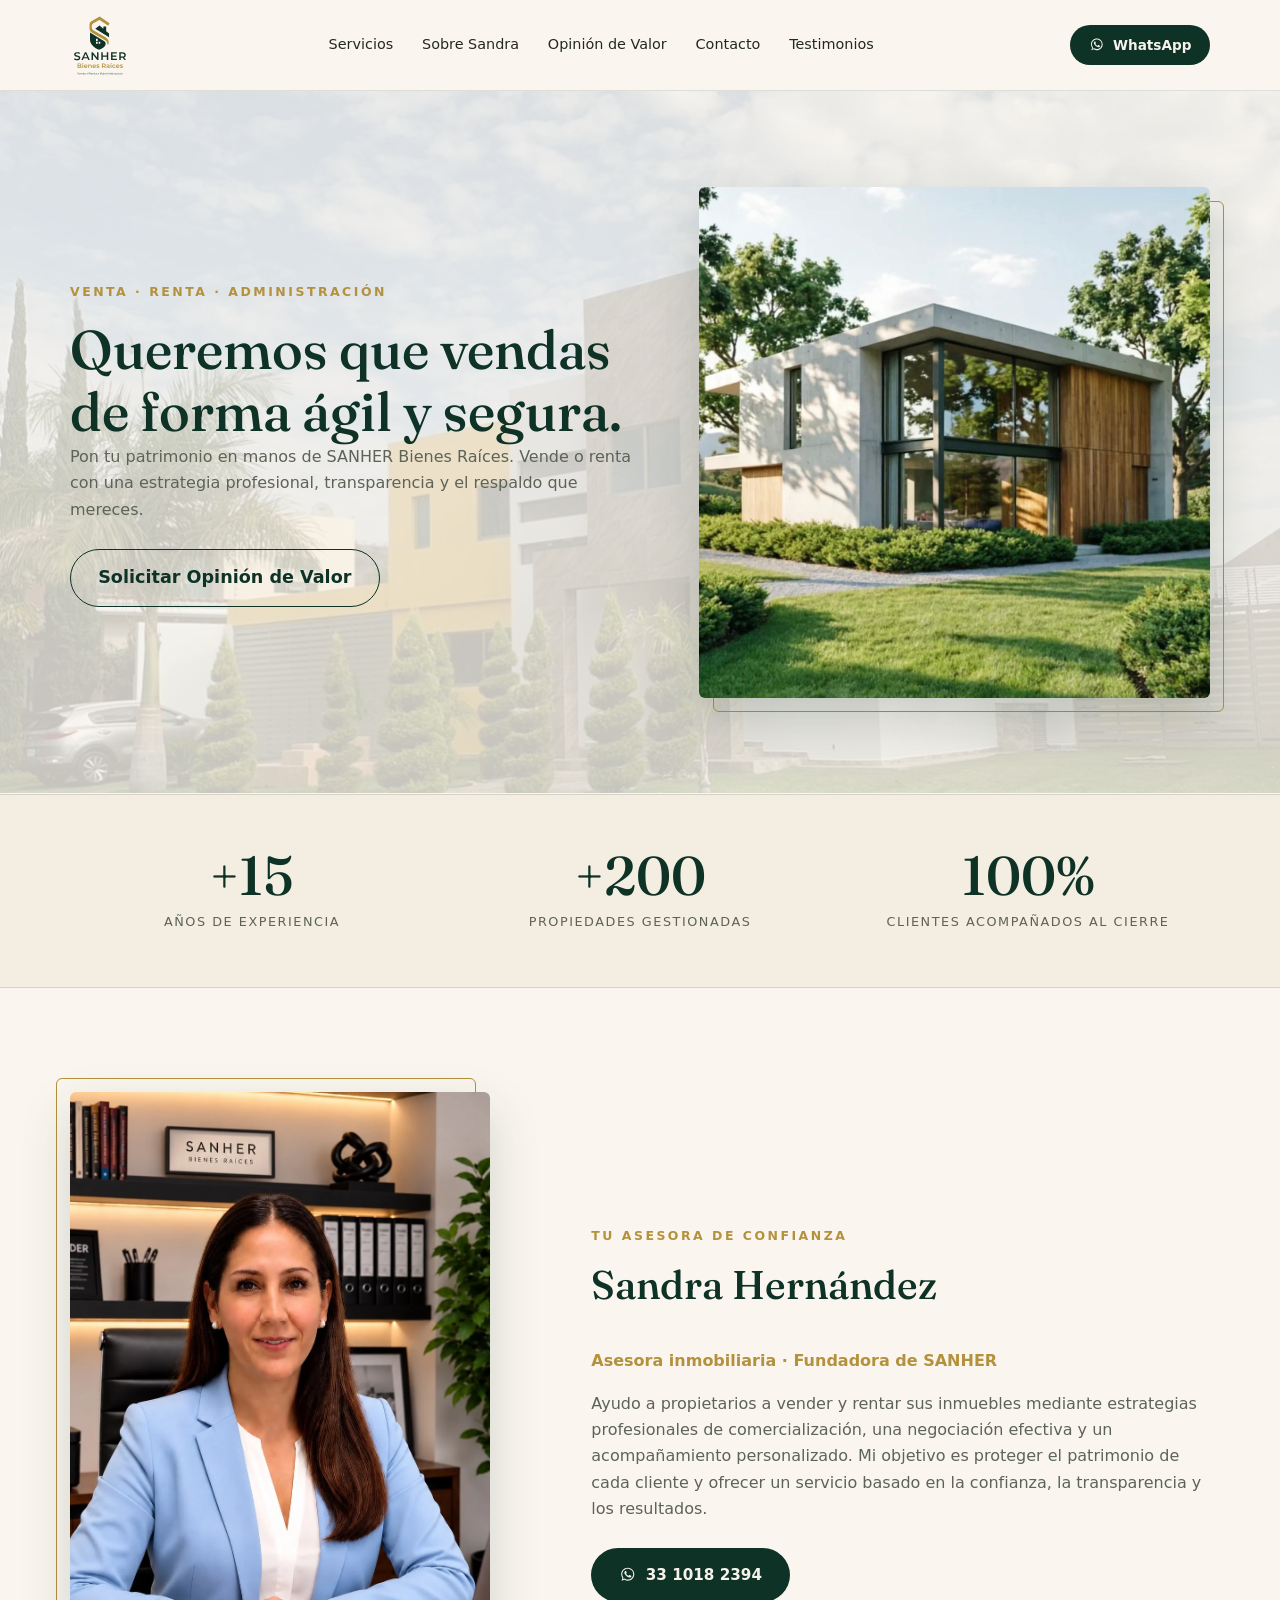
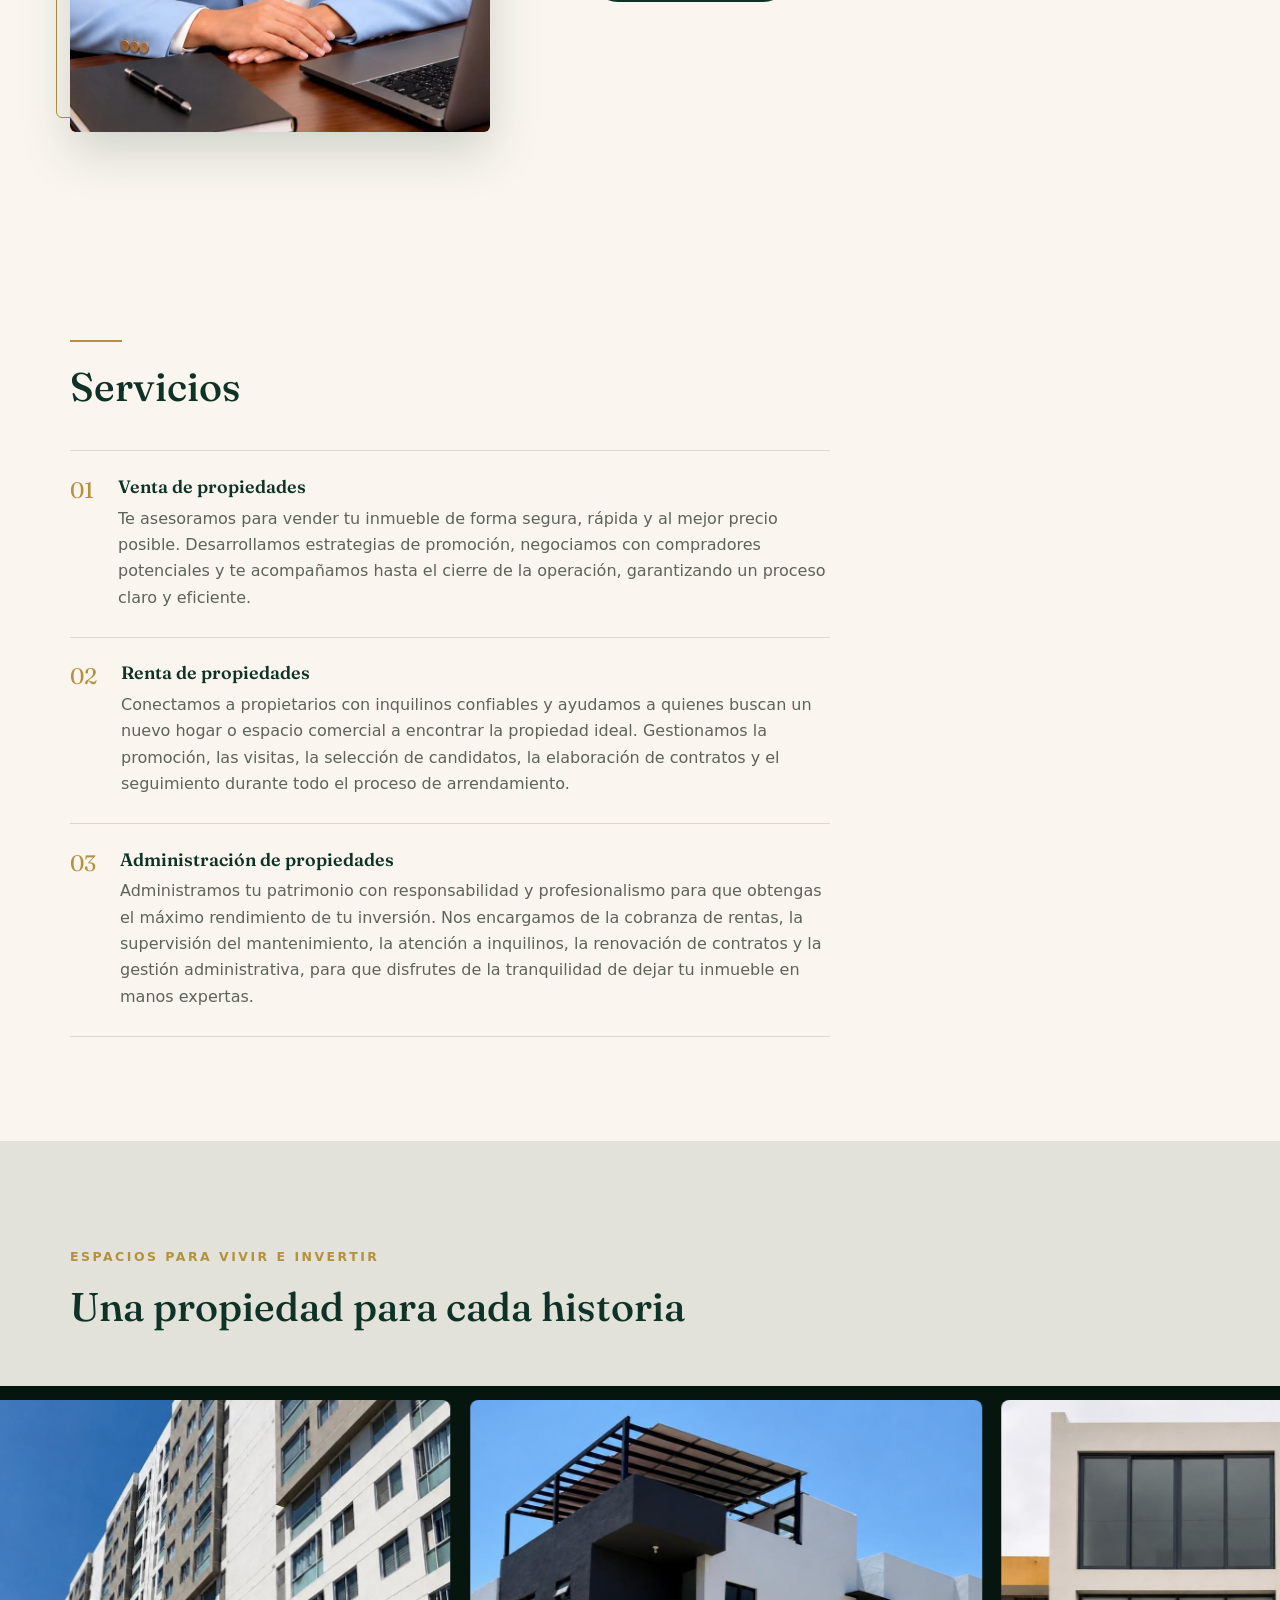
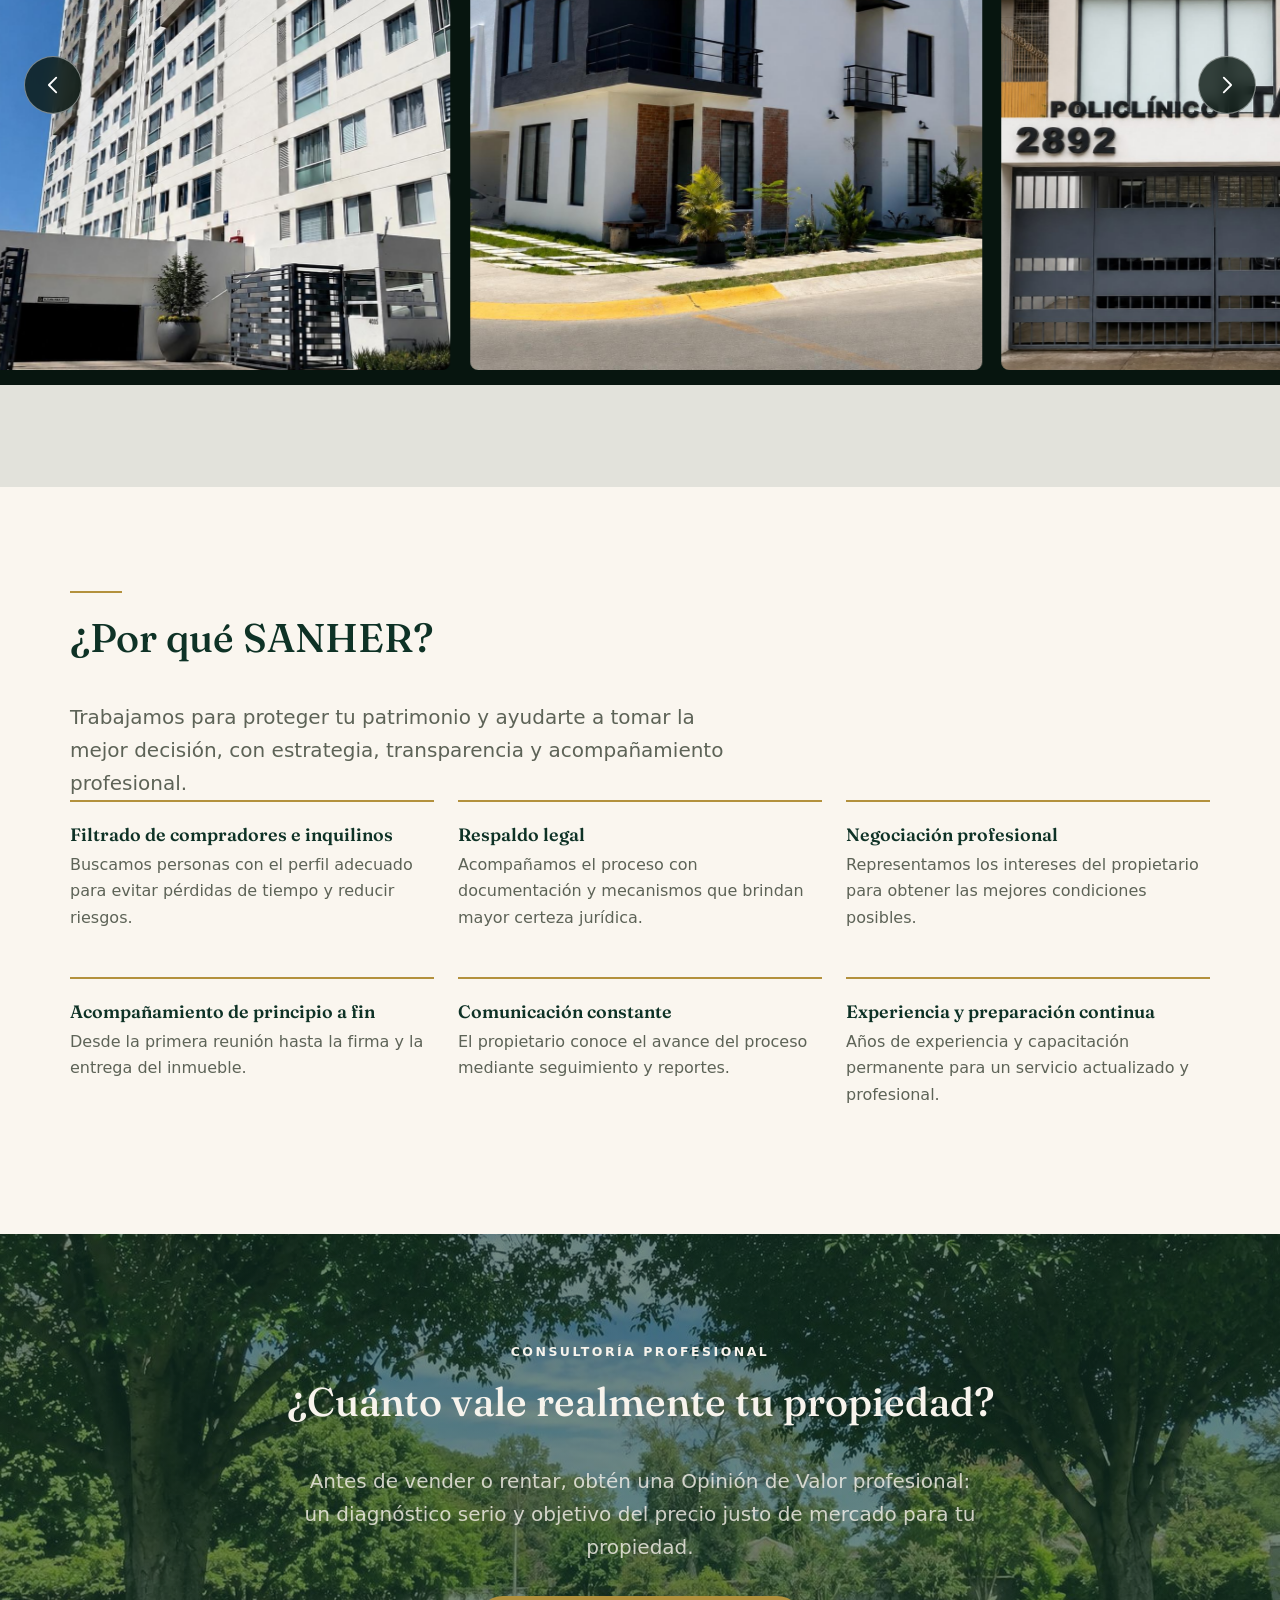
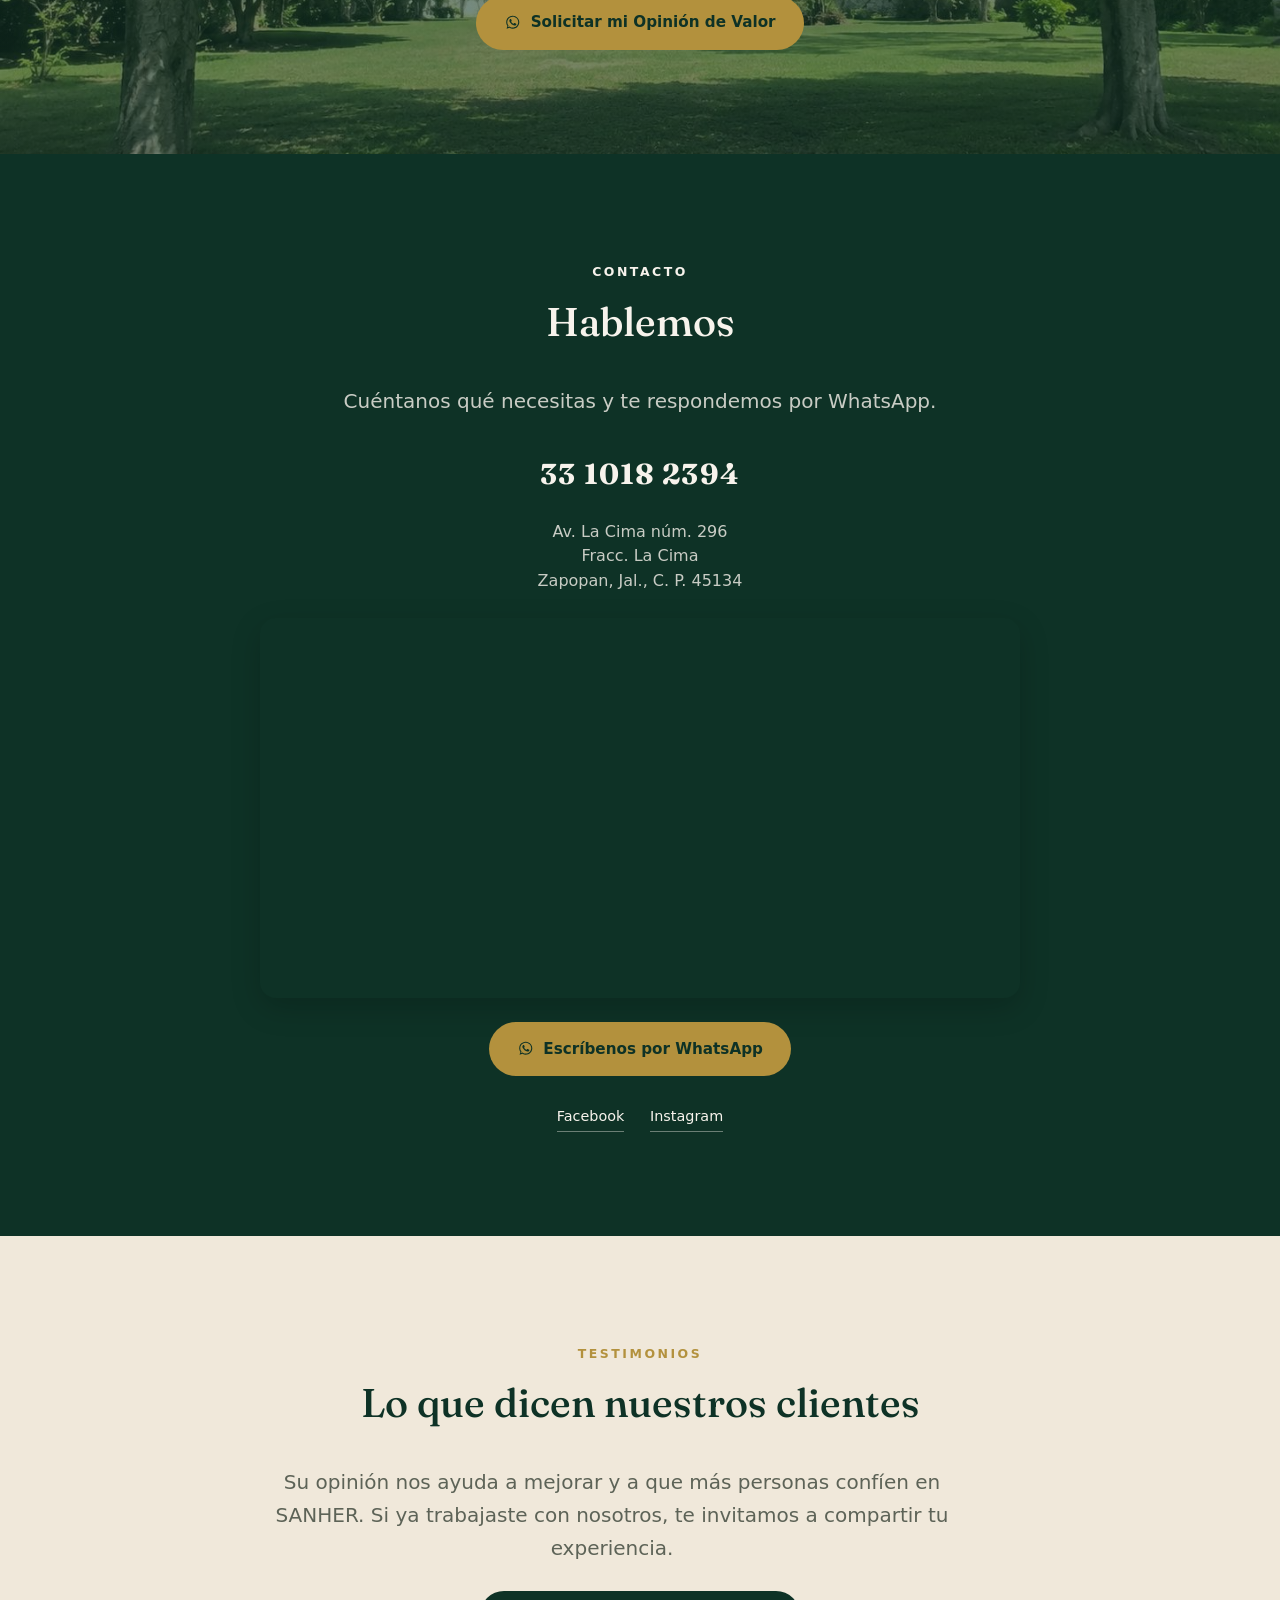
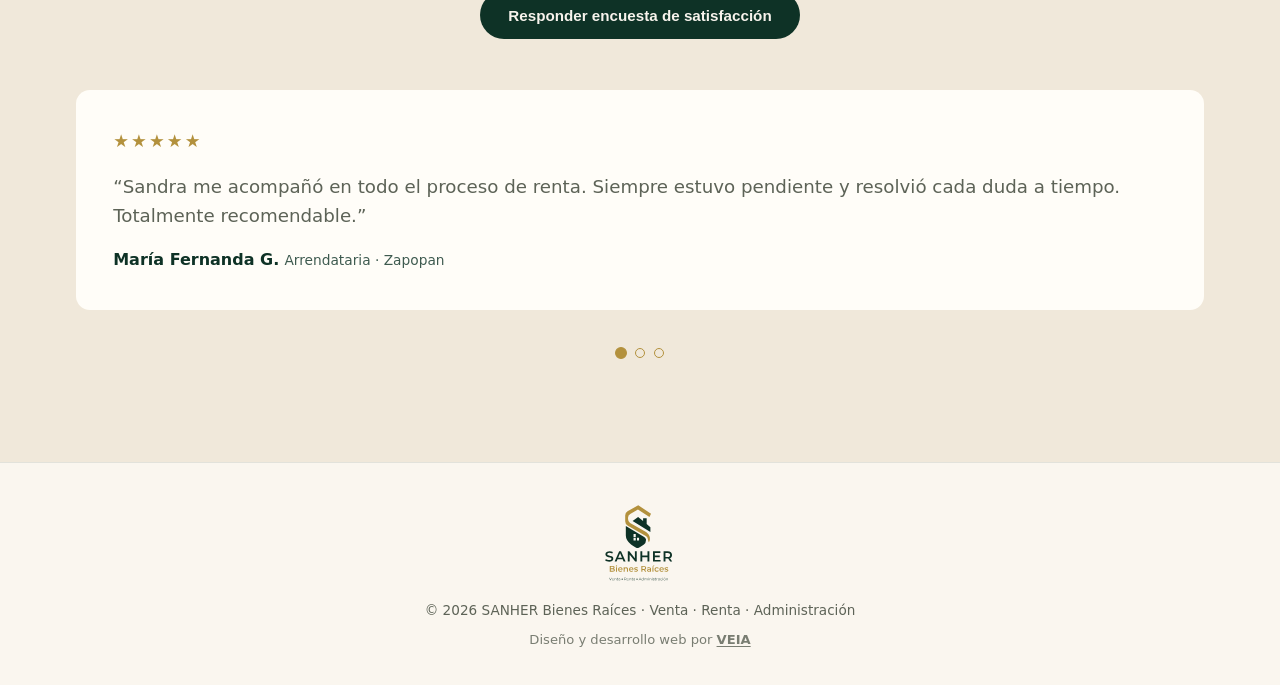
==== index.html @ d62556b4 "Ajustar texto de testimonios en movil (quote mas grande, padding equilibrado)" ====
<!DOCTYPE html><html lang="es-MX" data-tema="fresco"> <head>
<meta charset="UTF-8">
<meta name="viewport" content="width=device-width, initial-scale=1.0">
<meta name="google-site-verification" content="X2Sq1sY4LvAcyB3s9IliNwBG66IU3AB5aaOXNoGobk4">
<title>Bienes raíces en Zapopan y Guadalajara | SANHER</title>
<meta name="description" content="Asesoría para vender, rentar y administrar propiedades en Zapopan, Guadalajara y su zona metropolitana. Protege tu patrimonio con SANHER.">
<link rel="canonical" href="https://sanherbienesraices.com/">
<link rel="icon" type="image/svg+xml" href="./favicon.svg">
<meta property="og:locale" content="es_MX">
<meta property="og:type" content="website">
<meta property="og:site_name" content="SANHER Bienes Raíces">
<meta property="og:title" content="Bienes raíces en Zapopan y Guadalajara | SANHER">
<meta property="og:description" content="Asesoría para vender, rentar y administrar propiedades en Zapopan, Guadalajara y su zona metropolitana.">
<meta property="og:url" content="https://sanherbienesraices.com/">
<meta property="og:image" content="https://sanherbienesraices.com/img/fondos/bg-hero.jpg">
<meta property="og:image:width" content="1289">
<meta property="og:image:height" content="1175">
<meta property="og:image:alt" content="Propiedad residencial presentada por SANHER Bienes Raíces">
<meta name="twitter:card" content="summary_large_image">
<script type="application/ld+json">
{
  "@context": "https://schema.org",
  "@type": "RealEstateAgent",
  "@id": "https://sanherbienesraices.com/#negocio",
  "name": "SANHER Bienes Raíces",
  "url": "https://sanherbienesraices.com/",
  "telephone": "+523310182394",
  "description": "Asesoría para vender, rentar y administrar propiedades en Zapopan, Guadalajara y su zona metropolitana.",
  "image": "https://sanherbienesraices.com/img/fondos/bg-hero.jpg",
  "logo": "https://sanherbienesraices.com/img/logo-sanher.svg",
  "address": {
    "@type": "PostalAddress",
    "streetAddress": "Av. La Cima núm. 296, Fracc. La Cima",
    "addressLocality": "Zapopan",
    "addressRegion": "Jalisco",
    "postalCode": "45134",
    "addressCountry": "MX"
  },
  "founder": {
    "@type": "Person",
    "name": "Sandra Hernández"
  },
  "sameAs": [
    "https://www.facebook.com/sandra.hernandezgudino/",
    "https://www.instagram.com/sanherbienesraices/"
  ]
}
</script>
<!-- Tipografías --><link rel="preconnect" href="https://fonts.googleapis.com"><link rel="preconnect" href="https://fonts.gstatic.com" crossorigin><link href="https://fonts.googleapis.com/css2?family=Google+Sans+Flex:wght@400..700&family=Fraunces:wght@400;500;600&family=Dancing+Script:wght@500;600&display=swap" rel="stylesheet"><!-- PIXEL DE META: pegar aquí el snippet cuando la clienta lo entregue --><link rel="stylesheet" href="./_astro/index.CbMdUIFx.css?v=ratio-1289x1287"><style>
.sanher-galeria{background:color-mix(in srgb,var(--fondo-seccion) 55%,var(--fondo))}
.sanher-galeria .fr-propiedades__encabezado{margin-bottom:clamp(2rem,5vw,3.5rem)}
.prop-carrusel{width:100%;overflow:hidden}
.prop-carrusel__ventana{position:relative;overflow:hidden;background:#07150f;box-shadow:0 20px 55px #0e32262e;touch-action:pan-y}
.prop-carrusel__pista{display:flex;align-items:stretch;gap:clamp(.8rem,1.5vw,1.2rem);width:max-content;padding:.9rem;will-change:transform}
.prop-carrusel__slide{flex:0 0 clamp(300px,40vw,540px);margin:0}
.prop-carrusel__abrir{position:relative;display:block;width:100%;height:clamp(350px,46vw,570px);padding:0;border:0;border-radius:8px;background:#07150f;cursor:zoom-in;overflow:hidden}
.prop-carrusel__abrir img{display:block;width:100%;height:100%;object-fit:cover;object-position:center;transition:transform .55s ease,filter .3s ease}
.prop-carrusel__abrir:hover img,.prop-carrusel__abrir:focus-visible img{transform:scale(1.025);filter:brightness(.88)}
.prop-carrusel__abrir:focus-visible{outline:3px solid var(--dorado);outline-offset:-3px}
.prop-carrusel__velo{position:absolute;inset:52% 0 0;background:linear-gradient(transparent,#06140fdb);opacity:.8;transition:opacity .25s ease}
.prop-carrusel__rotulo{position:absolute;left:1.35rem;right:1.35rem;bottom:1.25rem;color:#fff;font-size:.8rem;font-weight:700;letter-spacing:.12em;text-transform:uppercase;text-align:left;opacity:.92;translate:0 .25rem;transition:opacity .25s ease,translate .25s ease}
.prop-carrusel__abrir:hover .prop-carrusel__rotulo,.prop-carrusel__abrir:focus-visible .prop-carrusel__rotulo{opacity:1;translate:0 0}
.prop-carrusel__flecha{position:absolute;z-index:4;top:50%;translate:0 -50%;display:grid;place-items:center;width:clamp(46px,5vw,58px);height:clamp(46px,5vw,58px);border:1px solid #ffffff70;border-radius:50%;background:#07150fc9;color:#fff;cursor:pointer;backdrop-filter:blur(7px);transition:background .2s ease,transform .2s ease}
.prop-carrusel__flecha:hover,.prop-carrusel__flecha:focus-visible{background:var(--dorado);color:var(--verde);transform:scale(1.06);outline:none}
.prop-carrusel__flecha svg,.galeria-modal__flecha svg{width:22px;height:22px;fill:none;stroke:currentColor;stroke-width:2;stroke-linecap:round;stroke-linejoin:round}
.prop-carrusel__flecha--anterior{left:clamp(.75rem,2vw,1.5rem)}
.prop-carrusel__flecha--siguiente{right:clamp(.75rem,2vw,1.5rem)}
.prop-carrusel__ayuda{margin:1rem auto 0;padding-inline:1rem;text-align:center;font-size:.86rem;max-width:48em}
.galeria-modal{width:min(1160px,calc(100% - 2rem));max-width:none;padding:0;border:0;border-radius:10px;background:var(--fondo-tarjeta);color:var(--verde);box-shadow:0 30px 90px #0008;overflow:hidden}
.galeria-modal::backdrop{background:#07150fe8;backdrop-filter:blur(8px)}
.galeria-modal__panel{display:grid;grid-template-columns:minmax(0,1.7fr) minmax(290px,.65fr);min-height:min(82vh,780px)}
.galeria-modal__media{position:relative;display:flex;align-items:center;justify-content:center;background:#07150f;min-width:0}
.galeria-modal__media img{display:block;width:100%;height:100%;max-height:86vh;object-fit:contain}
.galeria-modal__info{display:flex;flex-direction:column;justify-content:center;padding:clamp(2rem,5vw,3.5rem)}
.galeria-modal__info h3{font-size:clamp(1.5rem,3vw,2.15rem);margin-bottom:1.4rem}
.galeria-modal__ubicacion{display:flex;align-items:flex-start;gap:.8rem;padding:.75rem;border-radius:8px;font-size:1.05rem;line-height:1.5;color:var(--verde);font-weight:600;text-decoration:none;cursor:pointer;transition:background .2s ease}.galeria-modal__ubicacion:hover,.galeria-modal__ubicacion:focus-visible{background:color-mix(in srgb,var(--dorado) 14%,transparent);outline:2px solid var(--dorado)}.galeria-modal__ubicacion:hover span{text-decoration:underline}
.galeria-modal__ubicacion svg{width:1.5rem;height:1.5rem;flex:none;fill:var(--dorado)}.galeria-modal__ubicacion span{white-space:pre-line}
.galeria-modal__nota{font-size:.88rem;margin-top:.75rem}
.galeria-modal__cerrar{position:absolute;z-index:6;top:.85rem;right:.85rem;width:46px;height:46px;border:0;border-radius:50%;background:#fff;color:var(--verde);font-size:1.9rem;line-height:1;cursor:pointer;box-shadow:0 4px 18px #0005}
.galeria-modal__cerrar:hover,.galeria-modal__cerrar:focus-visible{background:var(--dorado);outline:none}
.galeria-modal__flecha{position:absolute;z-index:3;top:50%;translate:0 -50%;display:grid;place-items:center;width:50px;height:50px;border:1px solid #ffffff70;border-radius:50%;background:#07150fc9;color:#fff;cursor:pointer;backdrop-filter:blur(6px)}
.galeria-modal__flecha:hover,.galeria-modal__flecha:focus-visible{background:var(--dorado);color:var(--verde);outline:none}
.galeria-modal__flecha--anterior{left:1rem}.galeria-modal__flecha--siguiente{right:1rem}
body.galeria-abierta{overflow:hidden}
@media(max-width:900px){.prop-carrusel__slide{flex-basis:68vw}.prop-carrusel__abrir{height:clamp(350px,74vw,560px)}.galeria-modal__panel{grid-template-columns:1fr;max-height:94vh;overflow:auto}.galeria-modal__media{min-height:52vh}.galeria-modal__media img{max-height:62vh}.galeria-modal__info{padding:1.6rem}.galeria-modal__cerrar{position:fixed}}
@media(max-width:600px){.prop-carrusel__pista{padding:.65rem}.prop-carrusel__slide{flex-basis:82vw}.prop-carrusel__abrir{height:clamp(370px,112vw,540px)}.prop-carrusel__flecha{top:auto;bottom:1.2rem;translate:0}.prop-carrusel__flecha--anterior{left:auto;right:4.8rem}.prop-carrusel__flecha--siguiente{right:1rem}.galeria-modal{inset:0;width:100vw;height:100vh;height:100dvh;max-width:none;max-height:none;margin:0;border-radius:0;box-sizing:border-box}.galeria-modal__panel{height:100vh;height:100dvh;min-height:100vh;min-height:100dvh;max-height:none;grid-template-columns:1fr;grid-template-rows:minmax(0,1fr) auto;overflow:hidden}.galeria-modal__media{min-height:0;height:100%;overflow:hidden}.galeria-modal__media img{width:100%;height:100%;max-height:none;object-fit:contain}.galeria-modal__info{padding:1rem 1.25rem calc(1rem + env(safe-area-inset-bottom));background:var(--fondo-tarjeta)}.galeria-modal__info h3{font-size:1.25rem;margin-bottom:.7rem}.galeria-modal__ubicacion{font-size:.95rem}.galeria-modal__nota{font-size:.78rem;margin-top:.4rem}.galeria-modal__cerrar{position:fixed;top:calc(.65rem + env(safe-area-inset-top));right:calc(.65rem + env(safe-area-inset-right));width:44px;height:44px}.galeria-modal__flecha{top:50%;bottom:auto;translate:0 -50%;width:44px;height:44px}.galeria-modal__flecha--anterior{left:calc(.5rem + env(safe-area-inset-left))}.galeria-modal__flecha--siguiente{right:calc(.5rem + env(safe-area-inset-right))}}
@media(prefers-reduced-motion:reduce){.prop-carrusel__abrir img,.prop-carrusel__rotulo{transition:none}}

/* ===== Encuesta + Testimonios ===== */
.fr-testimonios{background:var(--fondo-seccion)}
.fr-testimonios__intro{max-width:46em;margin:0 auto;text-align:center}
.fr-testimonios .fr-testimonios__boton{margin-top:1.6rem}
.encuesta{margin:2.6rem auto 0;max-width:760px;width:100%;border-radius:14px;background:var(--fondo-tarjeta);color:var(--verde);box-shadow:0 22px 55px #0e32262e;overflow:hidden}
.encuesta[hidden]{display:none}
.encuesta__barra{display:flex;align-items:center;justify-content:space-between;gap:1rem;padding:.9rem 1.25rem;background:color-mix(in srgb,var(--verde) 8%,var(--fondo-tarjeta));border-bottom:1px solid #0e32261a}
.encuesta__titulo{font-weight:700;letter-spacing:.03em}
.encuesta__cerrar{width:38px;height:38px;border:1px solid #0e32261f;border-radius:50%;background:transparent;color:var(--verde);font-size:1.5rem;line-height:1;cursor:pointer;display:grid;place-items:center;transition:background .2s ease,color .2s ease}
.encuesta__cerrar:hover,.encuesta__cerrar:focus-visible{background:var(--dorado);color:var(--verde);outline:none}
.encuesta iframe{display:block;width:100%;max-width:100%;min-width:0;height:2460px;border:0}
.encuesta__ok{display:none;padding:2.6rem 2rem;text-align:center}
.encuesta__ok h3{font-size:1.6rem;margin-bottom:.6rem}
.encuesta__ok p{max-width:40em;margin:0 auto;opacity:.9}
.encuesta--gracias .encuesta__form,.encuesta--gracias .encuesta__barra{display:none}
.encuesta--gracias .encuesta__ok{display:block}
.testi-carrusel{position:relative;margin-top:2.8rem}
.testi-lista{display:flex;overflow:hidden;touch-action:pan-y}
.testi-track{display:flex;transition:transform .6s cubic-bezier(.22,.61,.36,1);will-change:transform}
.testi-slide{flex:0 0 100%;padding:.4rem .4rem 1.4rem;box-sizing:border-box}
.testi-tarjeta{height:100%;display:flex;flex-direction:column;gap:1rem;padding:clamp(1.5rem,3vw,2.3rem);border-radius:14px;background:var(--fondo-tarjeta);color:var(--verde);box-shadow:none}
.testi-tarjeta__estrellas{color:var(--dorado);font-size:1.1rem;letter-spacing:.12em}
.testi-tarjeta__quote{margin:0;font-size:clamp(1rem,1.5vw,1.14rem);line-height:1.6;font-weight:500}
.testi-tarjeta__autor{margin-top:auto;font-weight:700}
.testi-tarjeta__rol{font-size:.86rem;opacity:.8;font-weight:400}
.testi-puntos{display:flex;justify-content:center;gap:.55rem;margin-top:1rem}
.testi-punto{width:10px;height:10px;border-radius:50%;border:1px solid var(--dorado);background:transparent;cursor:pointer;padding:0;transition:background .2s ease,transform .2s ease}
.testi-punto[aria-current="true"]{background:var(--dorado);transform:scale(1.2)}
@media(max-width:600px){.encuesta iframe{height:3000px}.testi-slide{padding:.4rem .2rem 1.2rem}.testi-tarjeta{padding:1.3rem 1.15rem}.testi-tarjeta__quote{font-size:clamp(1.08rem,4.4vw,1.28rem);line-height:1.55}}
@media(prefers-reduced-motion:reduce){.testi-track{transition:none}}
</style></head> <body>  <header class="fr-header" id="inicio" data-astro-cid-ue7ehvbg> <div class="contenedor fr-header__inner" data-astro-cid-ue7ehvbg> <a class="marca" href="#inicio" aria-label="SANHER Bienes Raíces"> <img class="marca__logo" src="./img/logo-sanher.svg" alt="SANHER Bienes Raíces" width="254" height="277"> </a> <nav class="fr-nav" aria-label="Secciones" data-astro-cid-ue7ehvbg> <a href="#servicios" data-astro-cid-ue7ehvbg>Servicios</a> <a href="#sandra" data-astro-cid-ue7ehvbg>Sobre Sandra</a> <a href="#opinion-valor" data-astro-cid-ue7ehvbg>Opinión de Valor</a> <a href="#contacto" data-astro-cid-ue7ehvbg>Contacto</a> <a href="#testimonios" data-astro-cid-ue7ehvbg>Testimonios</a> </nav> <a class="boton boton--primario" href="https://wa.me/523310182394?text=Hola%2C%20vi%20la%20p%C3%A1gina%20de%20SANHER%20y%20me%20gustar%C3%ADa%20recibir%20m%C3%A1s%20informaci%C3%B3n." target="_blank" rel="noopener" data-astro-cid-ue7ehvbg> <svg class="icono-ws" viewBox="0 0 32 32" aria-hidden="true"> <path d="M16 3C9.4 3 4 8.3 4 14.9c0 2.6.8 5 2.3 7L4.7 27l5.3-1.7c1.9 1.2 4 1.8 6 1.8 6.6 0 12-5.3 12-11.9S22.6 3 16 3Zm0 21.8c-1.9 0-3.7-.6-5.3-1.6l-.4-.2-3.1 1 1-3-.3-.4a9.6 9.6 0 0 1-1.9-5.7c0-5.4 4.5-9.8 10-9.8s10 4.4 10 9.8-4.5 9.9-10 9.9Zm5.5-7.4c-.3-.2-1.8-.9-2-1-.3-.1-.5-.2-.7.1-.2.3-.8 1-1 1.2-.2.2-.4.2-.7.1a8.1 8.1 0 0 1-4-3.5c-.3-.5.3-.5.9-1.7.1-.2 0-.4 0-.6l-.9-2.2c-.2-.6-.5-.5-.7-.5h-.6c-.2 0-.5.1-.8.4-.3.3-1.1 1-1.1 2.6s1.1 3 1.3 3.2c.2.2 2.2 3.4 5.4 4.7 2 .9 2.8 1 3.8.8.6-.1 1.8-.7 2-1.4.3-.7.3-1.3.2-1.4l-1-.8Z"></path> </svg>
WhatsApp
</a> </div> </header> <main data-astro-cid-ue7ehvbg> <section class="fr-hero" data-astro-cid-ue7ehvbg> <video class="fr-hero__video" autoplay muted loop playsinline preload="metadata" poster="./img/fondos/bg-hero.jpg" aria-hidden="true" data-astro-cid-ue7ehvbg> <source src="./video/hero-sanher.mp4" type="video/mp4" data-astro-cid-ue7ehvbg> </video> <div class="contenedor fr-hero__grid" data-astro-cid-ue7ehvbg> <div class="fr-hero__texto" data-astro-cid-ue7ehvbg> <span class="antetitulo" data-astro-cid-ue7ehvbg>Venta · Renta · Administración</span> <h1 data-astro-cid-ue7ehvbg>Queremos que vendas de forma ágil y segura.</h1> <p data-astro-cid-ue7ehvbg>Pon tu patrimonio en manos de SANHER Bienes Raíces. Vende o renta con una estrategia profesional, transparencia y el respaldo que mereces.</p> <div class="fr-acciones" data-astro-cid-ue7ehvbg>  <a class="boton boton--secundario" href="#opinion-valor" style="font-size:1.1rem" data-astro-cid-ue7ehvbg>Solicitar Opinión de Valor</a> </div> </div> <figure class="fr-hero__foto" data-astro-cid-ue7ehvbg> <img src="./img/fondos/casa-minimalista-hero.jpeg" alt="Casa contemporánea de estilo minimalista" width="1289" height="1287" fetchpriority="high" decoding="async" style="width:100%;height:auto;aspect-ratio:1289 / 1287;object-fit:contain;object-position:center" data-astro-cid-ue7ehvbg> </figure> </div> </section> <section class="fr-metricas" data-astro-cid-ue7ehvbg> <div class="contenedor revelar fr-metricas__grid" data-astro-cid-ue7ehvbg> <div class="fr-metrica" data-astro-cid-ue7ehvbg> <span class="fr-metrica__num" data-astro-cid-ue7ehvbg>+15</span> <span class="fr-metrica__label" data-astro-cid-ue7ehvbg>Años de experiencia</span> </div><div class="fr-metrica" data-astro-cid-ue7ehvbg> <span class="fr-metrica__num" data-astro-cid-ue7ehvbg>+200</span> <span class="fr-metrica__label" data-astro-cid-ue7ehvbg>Propiedades gestionadas</span> </div><div class="fr-metrica" data-astro-cid-ue7ehvbg> <span class="fr-metrica__num" data-astro-cid-ue7ehvbg>100%</span> <span class="fr-metrica__label" data-astro-cid-ue7ehvbg>Clientes acompañados al cierre</span> </div> </div> </section> <section class="seccion fr-sandra" id="sandra" data-astro-cid-ue7ehvbg> <div class="contenedor revelar fr-sandra__grid" data-astro-cid-ue7ehvbg> <figure class="fr-sandra__foto" data-astro-cid-ue7ehvbg> <img src="./img/perfil/sandra-blazer-azul.webp" alt="Sandra Hernández, asesora inmobiliaria y fundadora de SANHER" width="520" height="640" loading="lazy" data-astro-cid-ue7ehvbg> </figure> <div class="fr-sandra__texto" data-astro-cid-ue7ehvbg> <span class="antetitulo" data-astro-cid-ue7ehvbg>Tu asesora de confianza</span> <h2 data-astro-cid-ue7ehvbg>Sandra Hernández</h2> <p class="fr-sandra__rol" data-astro-cid-ue7ehvbg>Asesora inmobiliaria · Fundadora de SANHER</p> <p data-astro-cid-ue7ehvbg>Ayudo a propietarios a vender y rentar sus inmuebles mediante estrategias profesionales de comercialización, una negociación efectiva y un acompañamiento personalizado. Mi objetivo es proteger el patrimonio de cada cliente y ofrecer un servicio basado en la confianza, la transparencia y los resultados.</p> <div class="fr-acciones" data-astro-cid-ue7ehvbg> <a class="boton boton--primario" href="https://wa.me/523310182394?text=Hola%2C%20vi%20la%20p%C3%A1gina%20de%20SANHER%20y%20me%20gustar%C3%ADa%20recibir%20m%C3%A1s%20informaci%C3%B3n." target="_blank" rel="noopener" data-astro-cid-ue7ehvbg> <svg class="icono-ws" viewBox="0 0 32 32" aria-hidden="true"> <path d="M16 3C9.4 3 4 8.3 4 14.9c0 2.6.8 5 2.3 7L4.7 27l5.3-1.7c1.9 1.2 4 1.8 6 1.8 6.6 0 12-5.3 12-11.9S22.6 3 16 3Zm0 21.8c-1.9 0-3.7-.6-5.3-1.6l-.4-.2-3.1 1 1-3-.3-.4a9.6 9.6 0 0 1-1.9-5.7c0-5.4 4.5-9.8 10-9.8s10 4.4 10 9.8-4.5 9.9-10 9.9Zm5.5-7.4c-.3-.2-1.8-.9-2-1-.3-.1-.5-.2-.7.1-.2.3-.8 1-1 1.2-.2.2-.4.2-.7.1a8.1 8.1 0 0 1-4-3.5c-.3-.5.3-.5.9-1.7.1-.2 0-.4 0-.6l-.9-2.2c-.2-.6-.5-.5-.7-.5h-.6c-.2 0-.5.1-.8.4-.3.3-1.1 1-1.1 2.6s1.1 3 1.3 3.2c.2.2 2.2 3.4 5.4 4.7 2 .9 2.8 1 3.8.8.6-.1 1.8-.7 2-1.4.3-.7.3-1.3.2-1.4l-1-.8Z"></path> </svg> 33 1018 2394 </a> </div> </div> </div> </section> <section class="seccion fr-servicios" id="servicios" data-astro-cid-ue7ehvbg> <div class="contenedor revelar" data-astro-cid-ue7ehvbg> <hr class="separador" data-astro-cid-ue7ehvbg> <h2 data-astro-cid-ue7ehvbg>Servicios</h2> <ol class="fr-lista" data-astro-cid-ue7ehvbg> <li class="fr-lista__item" data-astro-cid-ue7ehvbg> <span class="fr-lista__num" data-astro-cid-ue7ehvbg>01</span> <div data-astro-cid-ue7ehvbg> <h3 data-astro-cid-ue7ehvbg>Venta de propiedades</h3> <p data-astro-cid-ue7ehvbg>Te asesoramos para vender tu inmueble de forma segura, rápida y al mejor precio posible. Desarrollamos estrategias de promoción, negociamos con compradores potenciales y te acompañamos hasta el cierre de la operación, garantizando un proceso claro y eficiente.</p> </div> </li><li class="fr-lista__item" data-astro-cid-ue7ehvbg> <span class="fr-lista__num" data-astro-cid-ue7ehvbg>02</span> <div data-astro-cid-ue7ehvbg> <h3 data-astro-cid-ue7ehvbg>Renta de propiedades</h3> <p data-astro-cid-ue7ehvbg>Conectamos a propietarios con inquilinos confiables y ayudamos a quienes buscan un nuevo hogar o espacio comercial a encontrar la propiedad ideal. Gestionamos la promoción, las visitas, la selección de candidatos, la elaboración de contratos y el seguimiento durante todo el proceso de arrendamiento.</p> </div> </li><li class="fr-lista__item" data-astro-cid-ue7ehvbg> <span class="fr-lista__num" data-astro-cid-ue7ehvbg>03</span> <div data-astro-cid-ue7ehvbg> <h3 data-astro-cid-ue7ehvbg>Administración de propiedades</h3> <p data-astro-cid-ue7ehvbg>Administramos tu patrimonio con responsabilidad y profesionalismo para que obtengas el máximo rendimiento de tu inversión. Nos encargamos de la cobranza de rentas, la supervisión del mantenimiento, la atención a inquilinos, la renovación de contratos y la gestión administrativa, para que disfrutes de la tranquilidad de dejar tu inmueble en manos expertas.</p> </div> </li> </ol> </div> </section> <section class="seccion fr-propiedades sanher-galeria" aria-labelledby="propiedades-titulo" data-astro-cid-ue7ehvbg><div class="contenedor revelar" data-astro-cid-ue7ehvbg><div class="fr-propiedades__encabezado" data-astro-cid-ue7ehvbg><div data-astro-cid-ue7ehvbg><span class="antetitulo" data-astro-cid-ue7ehvbg>Espacios para vivir e invertir</span><h2 id="propiedades-titulo" data-astro-cid-ue7ehvbg>Una propiedad para cada historia</h2></div></div></div><div class="prop-carrusel" data-prop-carrusel role="region" aria-roledescription="carrusel" aria-label="Propiedades destacadas en movimiento continuo"><div class="prop-carrusel__ventana" data-carrusel-ventana><div class="prop-carrusel__pista" data-carrusel-pista><article class="prop-carrusel__slide" data-carrusel-slide data-propiedad="0"><button class="prop-carrusel__abrir" type="button" data-abrir-propiedad="0" aria-label="Abrir detalles de esta propiedad"><img src="./img/galeria/propiedad-01.jpeg?v=20260727-relacion-01" alt="Fachada de edificio residencial contemporáneo" loading="lazy" decoding="async"></button></article><article class="prop-carrusel__slide" data-carrusel-slide data-propiedad="1"><button class="prop-carrusel__abrir" type="button" data-abrir-propiedad="1" aria-label="Abrir detalles de esta propiedad"><img src="./img/galeria/propiedad-02.jpeg?v=20260727-relacion-01" alt="Casa contemporánea en blanco y negro" loading="lazy" decoding="async"></button></article><article class="prop-carrusel__slide" data-carrusel-slide data-propiedad="2"><button class="prop-carrusel__abrir" type="button" data-abrir-propiedad="2" aria-label="Abrir detalles de esta propiedad"><img src="./img/galeria/propiedad-03.jpeg?v=20260727-relacion-01" alt="Fachada del Policlínico Italia" loading="lazy" decoding="async"></button></article><article class="prop-carrusel__slide" data-carrusel-slide data-propiedad="3"><button class="prop-carrusel__abrir" type="button" data-abrir-propiedad="3" aria-label="Abrir detalles de esta propiedad"><img src="./img/galeria/propiedad-04.jpeg?v=20260727-relacion-01" alt="Local comercial con amplios ventanales" loading="lazy" decoding="async"></button></article><article class="prop-carrusel__slide" data-carrusel-slide data-propiedad="4"><button class="prop-carrusel__abrir" type="button" data-abrir-propiedad="4" aria-label="Abrir detalles de esta propiedad"><img src="./img/galeria/propiedad-05.jpeg?v=20260727-relacion-01" alt="Terreno arbolado con área verde" loading="lazy" decoding="async"></button></article><article class="prop-carrusel__slide" data-carrusel-slide data-propiedad="5"><button class="prop-carrusel__abrir" type="button" data-abrir-propiedad="5" aria-label="Abrir detalles de esta propiedad"><img src="./img/galeria/propiedad-06.jpeg?v=20260727-relacion-01" alt="Casa con fachada naranja y detalles de piedra" loading="lazy" decoding="async"></button></article><article class="prop-carrusel__slide" data-carrusel-slide data-propiedad="6"><button class="prop-carrusel__abrir" type="button" data-abrir-propiedad="6" aria-label="Abrir detalles de esta propiedad"><img src="./img/galeria/propiedad-07.jpeg?v=20260727-relacion-01" alt="Edificio de departamentos contemporáneo" loading="lazy" decoding="async"></button></article><article class="prop-carrusel__slide" data-carrusel-slide data-propiedad="7"><button class="prop-carrusel__abrir" type="button" data-abrir-propiedad="7" aria-label="Abrir detalles de esta propiedad"><img src="./img/galeria/propiedad-08.jpeg?v=20260727-relacion-01" alt="Conjunto residencial con torres y áreas verdes" loading="lazy" decoding="async"></button></article><article class="prop-carrusel__slide" data-carrusel-slide data-propiedad="8"><button class="prop-carrusel__abrir" type="button" data-abrir-propiedad="8" aria-label="Abrir detalles de esta propiedad"><img src="./img/galeria/propiedad-09.jpeg?v=20260727-relacion-01" alt="Casa contemporánea blanca y amarilla" loading="lazy" decoding="async"></button></article><article class="prop-carrusel__slide" data-carrusel-slide data-propiedad="9"><button class="prop-carrusel__abrir" type="button" data-abrir-propiedad="9" aria-label="Abrir detalles de esta propiedad"><img src="./img/galeria/propiedad-10.jpeg?v=20260727-relacion-01" alt="Edificio residencial con balcones y jardineras" loading="lazy" decoding="async"></button></article><article class="prop-carrusel__slide" data-carrusel-slide data-propiedad="0" aria-hidden="true" data-carrusel-clon><button class="prop-carrusel__abrir" type="button" data-abrir-propiedad="0" tabindex="-1" aria-label="Abrir detalles de esta propiedad"><img src="./img/galeria/propiedad-01.jpeg?v=20260727-relacion-01" alt="Fachada de edificio residencial contemporáneo" loading="lazy" decoding="async"></button></article><article class="prop-carrusel__slide" data-carrusel-slide data-propiedad="1" aria-hidden="true" data-carrusel-clon><button class="prop-carrusel__abrir" type="button" data-abrir-propiedad="1" tabindex="-1" aria-label="Abrir detalles de esta propiedad"><img src="./img/galeria/propiedad-02.jpeg?v=20260727-relacion-01" alt="Casa contemporánea en blanco y negro" loading="lazy" decoding="async"></button></article><article class="prop-carrusel__slide" data-carrusel-slide data-propiedad="2" aria-hidden="true" data-carrusel-clon><button class="prop-carrusel__abrir" type="button" data-abrir-propiedad="2" tabindex="-1" aria-label="Abrir detalles de esta propiedad"><img src="./img/galeria/propiedad-03.jpeg?v=20260727-relacion-01" alt="Fachada del Policlínico Italia" loading="lazy" decoding="async"></button></article><article class="prop-carrusel__slide" data-carrusel-slide data-propiedad="3" aria-hidden="true" data-carrusel-clon><button class="prop-carrusel__abrir" type="button" data-abrir-propiedad="3" tabindex="-1" aria-label="Abrir detalles de esta propiedad"><img src="./img/galeria/propiedad-04.jpeg?v=20260727-relacion-01" alt="Local comercial con amplios ventanales" loading="lazy" decoding="async"></button></article><article class="prop-carrusel__slide" data-carrusel-slide data-propiedad="4" aria-hidden="true" data-carrusel-clon><button class="prop-carrusel__abrir" type="button" data-abrir-propiedad="4" tabindex="-1" aria-label="Abrir detalles de esta propiedad"><img src="./img/galeria/propiedad-05.jpeg?v=20260727-relacion-01" alt="Terreno arbolado con área verde" loading="lazy" decoding="async"></button></article><article class="prop-carrusel__slide" data-carrusel-slide data-propiedad="5" aria-hidden="true" data-carrusel-clon><button class="prop-carrusel__abrir" type="button" data-abrir-propiedad="5" tabindex="-1" aria-label="Abrir detalles de esta propiedad"><img src="./img/galeria/propiedad-06.jpeg?v=20260727-relacion-01" alt="Casa con fachada naranja y detalles de piedra" loading="lazy" decoding="async"></button></article><article class="prop-carrusel__slide" data-carrusel-slide data-propiedad="6" aria-hidden="true" data-carrusel-clon><button class="prop-carrusel__abrir" type="button" data-abrir-propiedad="6" tabindex="-1" aria-label="Abrir detalles de esta propiedad"><img src="./img/galeria/propiedad-07.jpeg?v=20260727-relacion-01" alt="Edificio de departamentos contemporáneo" loading="lazy" decoding="async"></button></article><article class="prop-carrusel__slide" data-carrusel-slide data-propiedad="7" aria-hidden="true" data-carrusel-clon><button class="prop-carrusel__abrir" type="button" data-abrir-propiedad="7" tabindex="-1" aria-label="Abrir detalles de esta propiedad"><img src="./img/galeria/propiedad-08.jpeg?v=20260727-relacion-01" alt="Conjunto residencial con torres y áreas verdes" loading="lazy" decoding="async"></button></article><article class="prop-carrusel__slide" data-carrusel-slide data-propiedad="8" aria-hidden="true" data-carrusel-clon><button class="prop-carrusel__abrir" type="button" data-abrir-propiedad="8" tabindex="-1" aria-label="Abrir detalles de esta propiedad"><img src="./img/galeria/propiedad-09.jpeg?v=20260727-relacion-01" alt="Casa contemporánea blanca y amarilla" loading="lazy" decoding="async"></button></article><article class="prop-carrusel__slide" data-carrusel-slide data-propiedad="9" aria-hidden="true" data-carrusel-clon><button class="prop-carrusel__abrir" type="button" data-abrir-propiedad="9" tabindex="-1" aria-label="Abrir detalles de esta propiedad"><img src="./img/galeria/propiedad-10.jpeg?v=20260727-relacion-01" alt="Edificio residencial con balcones y jardineras" loading="lazy" decoding="async"></button></article></div><button class="prop-carrusel__flecha prop-carrusel__flecha--anterior" type="button" data-carrusel-anterior aria-label="Mover el carrusel hacia la propiedad anterior"><svg viewBox="0 0 24 24" aria-hidden="true"><path d="m15.5 4-8 8 8 8"/></svg></button><button class="prop-carrusel__flecha prop-carrusel__flecha--siguiente" type="button" data-carrusel-siguiente aria-label="Mover el carrusel hacia la propiedad siguiente"><svg viewBox="0 0 24 24" aria-hidden="true"><path d="m8.5 4 8 8-8 8"/></svg></button></div></div><dialog class="galeria-modal" id="galeria-modal" aria-labelledby="galeria-modal-titulo"><div class="galeria-modal__panel"><button class="galeria-modal__cerrar" type="button" aria-label="Cerrar vista de la propiedad">×</button><div class="galeria-modal__media"><img id="galeria-modal-imagen" src="./img/galeria/propiedad-01.jpeg?v=20260727-relacion-01" alt="Fachada de edificio residencial contemporáneo"><button class="galeria-modal__flecha galeria-modal__flecha--anterior" type="button" data-modal-anterior aria-label="Ver propiedad anterior"><svg viewBox="0 0 24 24" aria-hidden="true"><path d="m15.5 4-8 8 8 8"/></svg></button><button class="galeria-modal__flecha galeria-modal__flecha--siguiente" type="button" data-modal-siguiente aria-label="Ver propiedad siguiente"><svg viewBox="0 0 24 24" aria-hidden="true"><path d="m8.5 4 8 8-8 8"/></svg></button></div><div class="galeria-modal__info"><h3 id="galeria-modal-titulo">Ubicación de la propiedad</h3><a class="galeria-modal__ubicacion" id="galeria-modal-enlace" href="https://www.google.com/maps/search/?api=1&query=Eutimio%20Pinz%C3%B3n%20n%C3%BAm.%20927%2C%20Condominio%20Tres%20Lagos%2C%20Col.%20Lomas%20de%20Independencia%2C%20Guadalajara%2C%20Jal." target="_blank" rel="noopener" aria-label="Abrir esta ubicación en Google Maps" title="Abrir en Google Maps"><svg viewBox="0 0 24 24" aria-hidden="true"><path d="M12 22s7-6.1 7-13A7 7 0 1 0 5 9c0 6.9 7 13 7 13Zm0-9.8A3.2 3.2 0 1 1 12 5a3.2 3.2 0 0 1 0 6.4Z"/></svg><span id="galeria-modal-direccion">Eutimio Pinzón núm. 927
Condominio Tres Lagos
Col. Lomas de Independencia
Guadalajara, Jal.</span></a></div></div></dialog></section> <section class="seccion fr-porque" data-astro-cid-ue7ehvbg> <div class="contenedor revelar" data-astro-cid-ue7ehvbg> <hr class="separador" data-astro-cid-ue7ehvbg> <h2 data-astro-cid-ue7ehvbg>¿Por qué SANHER?</h2> <p class="destacado" data-astro-cid-ue7ehvbg>Trabajamos para proteger tu patrimonio y ayudarte a tomar la mejor decisión, con estrategia, transparencia y acompañamiento profesional.</p> <div class="rejilla rejilla--3 fr-difs" data-astro-cid-ue7ehvbg> <article class="fr-dif" data-astro-cid-ue7ehvbg> <h3 data-astro-cid-ue7ehvbg>Filtrado de compradores e inquilinos</h3> <p data-astro-cid-ue7ehvbg>Buscamos personas con el perfil adecuado para evitar pérdidas de tiempo y reducir riesgos.</p> </article><article class="fr-dif" data-astro-cid-ue7ehvbg> <h3 data-astro-cid-ue7ehvbg>Respaldo legal</h3> <p data-astro-cid-ue7ehvbg>Acompañamos el proceso con documentación y mecanismos que brindan mayor certeza jurídica.</p> </article><article class="fr-dif" data-astro-cid-ue7ehvbg> <h3 data-astro-cid-ue7ehvbg>Negociación profesional</h3> <p data-astro-cid-ue7ehvbg>Representamos los intereses del propietario para obtener las mejores condiciones posibles.</p> </article><article class="fr-dif" data-astro-cid-ue7ehvbg> <h3 data-astro-cid-ue7ehvbg>Acompañamiento de principio a fin</h3> <p data-astro-cid-ue7ehvbg>Desde la primera reunión hasta la firma y la entrega del inmueble.</p> </article><article class="fr-dif" data-astro-cid-ue7ehvbg> <h3 data-astro-cid-ue7ehvbg>Comunicación constante</h3> <p data-astro-cid-ue7ehvbg>El propietario conoce el avance del proceso mediante seguimiento y reportes.</p> </article><article class="fr-dif" data-astro-cid-ue7ehvbg> <h3 data-astro-cid-ue7ehvbg>Experiencia y preparación continua</h3> <p data-astro-cid-ue7ehvbg>Años de experiencia y capacitación permanente para un servicio actualizado y profesional.</p> </article> </div> </div> </section> <section class="seccion banda" id="opinion-valor" style="background-image:linear-gradient(rgba(19,55,42,.58),rgba(19,55,42,.58)),url('./img/fondos/consultoria-jardin.jpeg?v=20260723-2');background-size:cover;background-position:center" data-astro-cid-ue7ehvbg> <div class="contenedor revelar" data-astro-cid-ue7ehvbg> <span class="antetitulo" data-astro-cid-ue7ehvbg>Consultoría profesional</span> <h2 data-astro-cid-ue7ehvbg>¿Cuánto vale realmente tu propiedad?</h2> <p class="destacado" data-astro-cid-ue7ehvbg>Antes de vender o rentar, obtén una Opinión de Valor profesional: un diagnóstico serio y objetivo del precio justo de mercado para tu propiedad.</p> <a class="boton boton--primario" href="https://wa.me/523310182394?text=Hola%2C%20vi%20la%20p%C3%A1gina%20de%20SANHER%20y%20me%20gustar%C3%ADa%20recibir%20m%C3%A1s%20informaci%C3%B3n." target="_blank" rel="noopener" data-astro-cid-ue7ehvbg> <svg class="icono-ws" viewBox="0 0 32 32" aria-hidden="true"> <path d="M16 3C9.4 3 4 8.3 4 14.9c0 2.6.8 5 2.3 7L4.7 27l5.3-1.7c1.9 1.2 4 1.8 6 1.8 6.6 0 12-5.3 12-11.9S22.6 3 16 3Zm0 21.8c-1.9 0-3.7-.6-5.3-1.6l-.4-.2-3.1 1 1-3-.3-.4a9.6 9.6 0 0 1-1.9-5.7c0-5.4 4.5-9.8 10-9.8s10 4.4 10 9.8-4.5 9.9-10 9.9Zm5.5-7.4c-.3-.2-1.8-.9-2-1-.3-.1-.5-.2-.7.1-.2.3-.8 1-1 1.2-.2.2-.4.2-.7.1a8.1 8.1 0 0 1-4-3.5c-.3-.5.3-.5.9-1.7.1-.2 0-.4 0-.6l-.9-2.2c-.2-.6-.5-.5-.7-.5h-.6c-.2 0-.5.1-.8.4-.3.3-1.1 1-1.1 2.6s1.1 3 1.3 3.2c.2.2 2.2 3.4 5.4 4.7 2 .9 2.8 1 3.8.8.6-.1 1.8-.7 2-1.4.3-.7.3-1.3.2-1.4l-1-.8Z"></path> </svg> Solicitar mi Opinión de Valor </a> </div> </section> <!-- FAQ pendiente de contenido aprobado por el cliente --> <section class="seccion banda con-fondo" id="contacto" style="--img-fondo: url('./img/fondos/bg-contacto.jpg')" data-astro-cid-ue7ehvbg> <div class="contenedor revelar" data-astro-cid-ue7ehvbg> <span class="antetitulo" data-astro-cid-ue7ehvbg>Contacto</span> <h2 data-astro-cid-ue7ehvbg>Hablemos</h2> <p class="destacado" data-astro-cid-ue7ehvbg>Cuéntanos qué necesitas y te respondemos por WhatsApp.</p> <span class="contacto__telefono" data-astro-cid-ue7ehvbg>33 1018 2394</span> <br data-astro-cid-ue7ehvbg> <address class="contacto__direccion" data-astro-cid-ue7ehvbg>Av. La Cima núm. 296<br data-astro-cid-ue7ehvbg>Fracc. La Cima<br data-astro-cid-ue7ehvbg>Zapopan, Jal., C. P. 45134</address> <div class="contacto__mapa" style="width:min(100%,760px);height:clamp(230px,50vw,380px);margin:1.5rem auto;overflow:hidden;border-radius:16px;box-shadow:0 10px 30px rgba(0,0,0,.18)" data-astro-cid-ue7ehvbg> <iframe title="Ubicación de SANHER Bienes Raíces" src="https://www.google.com/maps?q=Av.%20La%20Cima%20296%2C%20Fracc.%20La%20Cima%2C%20Zapopan%2C%20Jalisco%2045134&output=embed" width="100%" height="100%" style="border:0;display:block" loading="lazy" referrerpolicy="no-referrer-when-downgrade" allowfullscreen data-astro-cid-ue7ehvbg></iframe> </div> <a class="boton boton--primario" href="https://wa.me/523310182394?text=Hola%2C%20vi%20la%20p%C3%A1gina%20de%20SANHER%20y%20me%20gustar%C3%ADa%20recibir%20m%C3%A1s%20informaci%C3%B3n." target="_blank" rel="noopener" data-astro-cid-ue7ehvbg> <svg class="icono-ws" viewBox="0 0 32 32" aria-hidden="true"> <path d="M16 3C9.4 3 4 8.3 4 14.9c0 2.6.8 5 2.3 7L4.7 27l5.3-1.7c1.9 1.2 4 1.8 6 1.8 6.6 0 12-5.3 12-11.9S22.6 3 16 3Zm0 21.8c-1.9 0-3.7-.6-5.3-1.6l-.4-.2-3.1 1 1-3-.3-.4a9.6 9.6 0 0 1-1.9-5.7c0-5.4 4.5-9.8 10-9.8s10 4.4 10 9.8-4.5 9.9-10 9.9Zm5.5-7.4c-.3-.2-1.8-.9-2-1-.3-.1-.5-.2-.7.1-.2.3-.8 1-1 1.2-.2.2-.4.2-.7.1a8.1 8.1 0 0 1-4-3.5c-.3-.5.3-.5.9-1.7.1-.2 0-.4 0-.6l-.9-2.2c-.2-.6-.5-.5-.7-.5h-.6c-.2 0-.5.1-.8.4-.3.3-1.1 1-1.1 2.6s1.1 3 1.3 3.2c.2.2 2.2 3.4 5.4 4.7 2 .9 2.8 1 3.8.8.6-.1 1.8-.7 2-1.4.3-.7.3-1.3.2-1.4l-1-.8Z"></path> </svg>
Escríbenos por WhatsApp
</a> <div class="redes" data-astro-cid-ue7ehvbg> <a href="https://www.facebook.com/sandra.hernandezgudino/" target="_blank" rel="noopener" data-astro-cid-ue7ehvbg>Facebook</a> <a href="https://www.instagram.com/sanherbienesraices/" target="_blank" rel="noopener" data-astro-cid-ue7ehvbg>Instagram</a> </div> </div> </section> <section class="seccion fr-testimonios" id="testimonios" data-astro-cid-ue7ehvbg> <div class="contenedor revelar" data-astro-cid-ue7ehvbg> <div class="fr-testimonios__intro"> <span class="antetitulo" data-astro-cid-ue7ehvbg>Testimonios</span> <h2 data-astro-cid-ue7ehvbg>Lo que dicen nuestros clientes</h2> <p class="destacado" data-astro-cid-ue7ehvbg>Su opinión nos ayuda a mejorar y a que más personas confíen en SANHER. Si ya trabajaste con nosotros, te invitamos a compartir tu experiencia.</p> <button class="boton boton--primario fr-testimonios__boton" type="button" id="abrir-encuesta" data-astro-cid-ue7ehvbg>Responder encuesta de satisfacción</button> </div> <div class="encuesta" id="encuesta" hidden data-astro-cid-ue7ehvbg> <div class="encuesta__barra" data-astro-cid-ue7ehvbg> <span class="encuesta__titulo" data-astro-cid-ue7ehvbg>Encuesta de Satisfacción · SANHER</span> <button class="encuesta__cerrar" type="button" id="cerrar-encuesta" aria-label="Cerrar encuesta" data-astro-cid-ue7ehvbg>×</button> </div> <div class="encuesta__form" data-astro-cid-ue7ehvbg> <iframe title="Encuesta de Satisfacción SANHER" src="https://docs.google.com/forms/d/e/1FAIpQLSdJR6LCQH31qK079jsHk7oFDmlsTov2qRGEISjXrUlI9oK1BQ/viewform?embedded=true" width="640" height="2460" frameborder="0" marginheight="0" marginwidth="0" style="border:0;width:100%;height:2460px" loading="lazy" data-astro-cid-ue7ehvbg>Cargando…</iframe> </div> <div class="encuesta__ok" data-astro-cid-ue7ehvbg> <h3 data-astro-cid-ue7ehvbg>¡Gracias por tu opinión!</h3> <p data-astro-cid-ue7ehvbg>Tu respuesta fue enviada. Si autorizaste compartir tu testimonio, aparecerá aquí en cuanto lo aprobemos. ¡Gracias por confiar en SANHER!</p> </div> </div> <div class="testi-carrusel" data-testi-carrusel role="region" aria-roledescription="carrusel" aria-label="Testimonios de clientes" data-astro-cid-ue7ehvbg> <div class="testi-lista" data-astro-cid-ue7ehvbg> <div class="testi-track" data-testi-track data-astro-cid-ue7ehvbg> <div class="testi-slide" data-testi-slide data-astro-cid-ue7ehvbg> <blockquote class="testi-tarjeta" data-astro-cid-ue7ehvbg> <span class="testi-tarjeta__estrellas" aria-hidden="true" data-astro-cid-ue7ehvbg>★★★★★</span> <p class="testi-tarjeta__quote" data-astro-cid-ue7ehvbg>“Sandra me acompañó en todo el proceso de renta. Siempre estuvo pendiente y resolvió cada duda a tiempo. Totalmente recomendable.”</p> <footer data-astro-cid-ue7ehvbg> <span class="testi-tarjeta__autor" data-astro-cid-ue7ehvbg>María Fernanda G.</span> <span class="testi-tarjeta__rol" data-astro-cid-ue7ehvbg>Arrendataria · Zapopan</span> </footer> </blockquote> </div> <div class="testi-slide" data-testi-slide data-astro-cid-ue7ehvbg> <blockquote class="testi-tarjeta" data-astro-cid-ue7ehvbg> <span class="testi-tarjeta__estrellas" aria-hidden="true" data-astro-cid-ue7ehvbg>★★★★★</span> <p class="testi-tarjeta__quote" data-astro-cid-ue7ehvbg>“Profesionalismo desde el primer contacto. Logró rentar mi propiedad en poco tiempo y con un inquilino de confianza.”</p> <footer data-astro-cid-ue7ehvbg> <span class="testi-tarjeta__autor" data-astro-cid-ue7ehvbg>Jorge Ramírez</span> <span class="testi-tarjeta__rol" data-astro-cid-ue7ehvbg>Arrendador · Guadalajara</span> </footer> </blockquote> </div> <div class="testi-slide" data-testi-slide data-astro-cid-ue7ehvbg> <blockquote class="testi-tarjeta" data-astro-cid-ue7ehvbg> <span class="testi-tarjeta__estrellas" aria-hidden="true" data-astro-cid-ue7ehvbg>★★★★★</span> <p class="testi-tarjeta__quote" data-astro-cid-ue7ehvbg>“Transparencia total en cada paso. Sentí mi patrimonio en buenas manos desde el inicio hasta el cierre.”</p> <footer data-astro-cid-ue7ehvbg> <span class="testi-tarjeta__autor" data-astro-cid-ue7ehvbg>Ana L.</span> <span class="testi-tarjeta__rol" data-astro-cid-ue7ehvbg>Propietaria · Tlajomulco</span> </footer> </blockquote> </div> </div> </div> <div class="testi-puntos" data-testi-puntos data-astro-cid-ue7ehvbg></div> </div> </div> </section> </main> <footer class="footer" data-astro-cid-ue7ehvbg> <div class="contenedor" data-astro-cid-ue7ehvbg> <a class="marca" href="#inicio" aria-label="SANHER Bienes Raíces"> <img class="marca__logo" src="./img/logo-sanher.svg" alt="SANHER Bienes Raíces" width="254" height="277"> </a> <p data-astro-cid-ue7ehvbg>© <span id="anio" data-astro-cid-ue7ehvbg></span> SANHER Bienes Raíces · Venta · Renta · Administración</p> <p class="footer__credito" style="margin-top:.45rem;font-size:.82rem;opacity:.82" data-astro-cid-ue7ehvbg>Diseño y desarrollo web por <a href="https://veia.com.mx/" target="_blank" rel="noopener" aria-label="Visitar el sitio web de VEIA" style="color:inherit;font-weight:700;text-decoration:underline;text-underline-offset:.18em" data-astro-cid-ue7ehvbg>VEIA</a></p> </div> </footer> <a class="ws-flotante" href="https://wa.me/523310182394?text=Hola%2C%20vi%20la%20p%C3%A1gina%20de%20SANHER%20y%20me%20gustar%C3%ADa%20recibir%20m%C3%A1s%20informaci%C3%B3n." target="_blank" rel="noopener" aria-label="Escríbenos por WhatsApp" data-astro-cid-ue7ehvbg> <svg class viewBox="0 0 32 32" aria-hidden="true"> <path d="M16 3C9.4 3 4 8.3 4 14.9c0 2.6.8 5 2.3 7L4.7 27l5.3-1.7c1.9 1.2 4 1.8 6 1.8 6.6 0 12-5.3 12-11.9S22.6 3 16 3Zm0 21.8c-1.9 0-3.7-.6-5.3-1.6l-.4-.2-3.1 1 1-3-.3-.4a9.6 9.6 0 0 1-1.9-5.7c0-5.4 4.5-9.8 10-9.8s10 4.4 10 9.8-4.5 9.9-10 9.9Zm5.5-7.4c-.3-.2-1.8-.9-2-1-.3-.1-.5-.2-.7.1-.2.3-.8 1-1 1.2-.2.2-.4.2-.7.1a8.1 8.1 0 0 1-4-3.5c-.3-.5.3-.5.9-1.7.1-.2 0-.4 0-.6l-.9-2.2c-.2-.6-.5-.5-.7-.5h-.6c-.2 0-.5.1-.8.4-.3.3-1.1 1-1.1 2.6s1.1 3 1.3 3.2c.2.2 2.2 3.4 5.4 4.7 2 .9 2.8 1 3.8.8.6-.1 1.8-.7 2-1.4.3-.7.3-1.3.2-1.4l-1-.8Z"></path> </svg> </a>    <script type="module">const c=new IntersectionObserver(e=>{for(const t of e)t.isIntersecting&&(t.target.classList.add("visto"),c.unobserve(t.target))},{threshold:.12});document.querySelectorAll(".revelar").forEach(e=>c.observe(e));const o=document.querySelector(".ws-flotante"),r=document.querySelector(".hero, .fr-hero");o&&r&&new IntersectionObserver(([e])=>o.classList.toggle("visible",!e.isIntersecting),{rootMargin:"-20% 0px 0px 0px"}).observe(r);const n=document.querySelectorAll(".faq details");n.forEach(e=>e.addEventListener("toggle",()=>{e.open&&n.forEach(t=>t!==e&&(t.open=!1))}));const s=document.getElementById("anio");s&&(s.textContent=String(new Date().getFullYear()));
// Encuesta de satisfacción
const encuesta=document.getElementById("encuesta"),abrirEncuesta=document.getElementById("abrir-encuesta"),cerrarEncuesta=document.getElementById("cerrar-encuesta");if(abrirEncuesta&&encuesta){abrirEncuesta.addEventListener("click",()=>{encuesta.hidden=false;encuesta.classList.remove("encuesta--gracias");encuesta.scrollIntoView({behavior:"smooth",block:"start"})});cerrarEncuesta&&cerrarEncuesta.addEventListener("click",()=>{encuesta.hidden=true})}
// Testimonios: carrusel automático
const track=document.querySelector("[data-testi-track]"),puntosWrap=document.querySelector("[data-testi-puntos]"),slidesT=[...(document.querySelectorAll("[data-testi-slide]")||[])];if(track&&slidesT.length>1&&puntosWrap){const total=slidesT.length;let idxT=0,timerT=null;const build=()=>{puntosWrap.innerHTML=slidesT.map((_,i)=>`<button class="testi-punto" data-i="${i}" aria-label="Ver testimonio ${i+1}"></button>`).join("");puntosWrap.querySelectorAll(".testi-punto").forEach(p=>p.addEventListener("click",()=>{idxT=Number(p.dataset.i);mostrar();reiniciar()}))};const mostrar=()=>{track.style.transform="translateX("+(-idxT*100)+"%)";puntosWrap.querySelectorAll(".testi-punto").forEach((p,i)=>p.setAttribute("aria-current",i===idxT?"true":"false"))};const reiniciar=()=>{if(timerT)clearInterval(timerT);if(!window.matchMedia("(prefers-reduced-motion: reduce)").matches)timerT=setInterval(()=>{idxT=(idxT+1)%total;mostrar()},6000)};build();mostrar();reiniciar();track.addEventListener("pointerenter",()=>timerT&&clearInterval(timerT));track.addEventListener("pointerleave",reiniciar)}
</script> <script>
(()=>{const propiedades=[{"src":"./img/galeria/propiedad-01.jpeg?v=20260727-relacion-01","alt":"Fachada de edificio residencial contemporáneo","direccion":"Eutimio Pinzón núm. 927\nCondominio Tres Lagos\nCol. Lomas de Independencia\nGuadalajara, Jal."},{"src":"./img/galeria/propiedad-02.jpeg?v=20260727-relacion-01","alt":"Casa contemporánea en blanco y negro","direccion":"Av. La Cima núm. 296-71\nFracc. La Cima\nZapopan, Jal."},{"src":"./img/galeria/propiedad-03.jpeg?v=20260727-relacion-01","alt":"Fachada del Policlínico Italia","direccion":"Jesús García núm. 2892\nCol. Prados Providencia\nGuadalajara, Jal."},{"src":"./img/galeria/propiedad-04.jpeg?v=20260727-relacion-01","alt":"Local comercial con amplios ventanales","direccion":"Agustín Yáñez núm. 184-B\nCol. Centro\nCocula, Jal."},{"src":"./img/galeria/propiedad-05.jpeg?v=20260727-relacion-01","alt":"Terreno arbolado con área verde","direccion":"La Acordada, lote 14, manzana 9\nFracc. Colinas de Santa Anita\nTlajomulco de Zúñiga, Jal."},{"src":"./img/galeria/propiedad-06.jpeg?v=20260727-relacion-01","alt":"Casa con fachada naranja y detalles de piedra","direccion":"Av. Valle de San Isidro núm. 61-44\nFracc. Valle de San Isidro\nZapopan, Jal."},{"src":"./img/galeria/propiedad-07.jpeg?v=20260727-relacion-01","alt":"Edificio de departamentos contemporáneo","direccion":"Vista del Amanecer núm. 6300, interior 69\nFracc. Paisaje del Tesoro\nSan Pedro Tlaquepaque, Jal."},{"src":"./img/galeria/propiedad-08.jpeg?v=20260727-relacion-01","alt":"Conjunto residencial con torres y áreas verdes","direccion":"Francisco I. Madero núm. 2345\nProl. Mariano Otero\nZapopan, Jal."},{"src":"./img/galeria/propiedad-09.jpeg?v=20260727-relacion-01","alt":"Casa contemporánea blanca y amarilla","direccion":"La Alameda núm. 262\nFracc. Colinas de Santa Anita\nTlajomulco de Zúñiga, Jal."},{"src":"./img/galeria/propiedad-10.jpeg?v=20260727-relacion-01","alt":"Edificio residencial con balcones y jardineras","direccion":"Av. La Paz núm. 2168\nCondominio Brune\nColonia Lafayette\nGuadalajara, Jal."}];const raiz=document.querySelector("[data-prop-carrusel]"),pista=raiz?.querySelector("[data-carrusel-pista]"),ventana=raiz?.querySelector("[data-carrusel-ventana]"),slides=[...(raiz?.querySelectorAll("[data-carrusel-slide]")||[])],modal=document.getElementById("galeria-modal"),imagen=document.getElementById("galeria-modal-imagen"),direccion=document.getElementById("galeria-modal-direccion"),enlace=document.getElementById("galeria-modal-enlace");if(!raiz||!pista||!ventana||slides.length<propiedades.length*2||!(modal instanceof HTMLDialogElement)||!imagen||!direccion||!enlace)return;const reduce=window.matchMedia("(prefers-reduced-motion: reduce)");let desplazamiento=0,anchoVuelta=0,paso=0,ultimoTiempo=null,pausado=false,animando=false,raf=0,actual=0,ultimoFoco=null,inicioX=null;const medir=()=>{anchoVuelta=slides[propiedades.length].offsetLeft-slides[0].offsetLeft;paso=slides[1].offsetLeft-slides[0].offsetLeft;if(anchoVuelta>0){desplazamiento=((desplazamiento%anchoVuelta)+anchoVuelta)%anchoVuelta;dibujar()}};const dibujar=(normalizar=true)=>{if(normalizar&&anchoVuelta>0)desplazamiento=((desplazamiento%anchoVuelta)+anchoVuelta)%anchoVuelta;pista.style.transform="translate3d("+(-desplazamiento)+"px,0,0)"};const ciclo=t=>{if(ultimoTiempo===null)ultimoTiempo=t;const dt=Math.min((t-ultimoTiempo)/1000,.06);ultimoTiempo=t;if(!pausado&&!animando&&!modal.open&&!document.hidden&&!reduce.matches&&anchoVuelta>0){desplazamiento+=34*dt;dibujar()}raf=requestAnimationFrame(ciclo)};const mover=dir=>{if(!paso||animando)return;animando=true;let inicio=desplazamiento;if(dir<0&&inicio<paso)inicio+=anchoVuelta;const fin=inicio+dir*paso,duracion=460,comienzo=performance.now();const cuadro=t=>{const p=Math.min((t-comienzo)/duracion,1),e=1-Math.pow(1-p,3);desplazamiento=inicio+(fin-inicio)*e;dibujar(false);if(p<1)requestAnimationFrame(cuadro);else{animando=false;dibujar();ultimoTiempo=null}};requestAnimationFrame(cuadro)};const mostrarModal=i=>{actual=(i+propiedades.length)%propiedades.length;const p=propiedades[actual];imagen.src=p.src;imagen.alt=p.alt;direccion.textContent=p.direccion;enlace.href="https://www.google.com/maps/search/?api=1&query="+encodeURIComponent(p.direccion.replace(/\n/g,", "))};const abrir=i=>{ultimoFoco=document.activeElement;mostrarModal(i);modal.showModal();document.body.classList.add("galeria-abierta")};const cerrar=()=>{if(modal.open)modal.close()};raiz.querySelector("[data-carrusel-anterior]")?.addEventListener("click",()=>mover(-1));raiz.querySelector("[data-carrusel-siguiente]")?.addEventListener("click",()=>mover(1));raiz.querySelectorAll("[data-abrir-propiedad]").forEach(b=>b.addEventListener("click",()=>abrir(Number(b.dataset.abrirPropiedad))));ventana.addEventListener("pointerenter",()=>{pausado=true});ventana.addEventListener("pointerleave",()=>{pausado=false;ultimoTiempo=null});ventana.addEventListener("focusin",()=>{pausado=true});ventana.addEventListener("focusout",e=>{if(!ventana.contains(e.relatedTarget)){pausado=false;ultimoTiempo=null}});ventana.addEventListener("pointerdown",e=>{if(e.pointerType!=="mouse"||e.button===0)inicioX=e.clientX});ventana.addEventListener("pointerup",e=>{if(inicioX===null)return;const delta=e.clientX-inicioX;inicioX=null;if(Math.abs(delta)>55)mover(delta<0?1:-1)});ventana.addEventListener("pointercancel",()=>{inicioX=null});modal.querySelector(".galeria-modal__cerrar")?.addEventListener("click",cerrar);modal.querySelector("[data-modal-anterior]")?.addEventListener("click",()=>mostrarModal(actual-1));modal.querySelector("[data-modal-siguiente]")?.addEventListener("click",()=>mostrarModal(actual+1));modal.addEventListener("click",e=>{if(e.target===modal)cerrar()});modal.addEventListener("close",()=>{document.body.classList.remove("galeria-abierta");ultimoFoco?.focus();ultimoTiempo=null});document.addEventListener("keydown",e=>{if(!modal.open)return;if(e.key==="ArrowLeft"){e.preventDefault();mostrarModal(actual-1)}if(e.key==="ArrowRight"){e.preventDefault();mostrarModal(actual+1)}});window.addEventListener("resize",medir);document.addEventListener("visibilitychange",()=>{ultimoTiempo=null});reduce.addEventListener?.("change",()=>{ultimoTiempo=null});window.addEventListener("load",medir,{once:true});medir();raf=requestAnimationFrame(ciclo)})();
</script></body> </html>
---- _astro/index.CbMdUIFx.css ----
:root{--verde: #0e3226;--verde-medio: #1a4735;--dorado: #b3913d;--dorado-suave: #c9ad6b;--crema: #f7f3ec;--arena: #efe7db;--taupe: #ddd0bf;--taupe-oscuro: #c9b9a4;--tinta: #23291f;--tinta-suave: #5d6357;--fondo: var(--crema);--fondo-seccion: var(--arena);--fuente-titulos: "Google Sans Flex", system-ui, sans-serif;--fuente-cuerpo: "Google Sans Flex", system-ui, sans-serif;--radio: 10px;--radio-boton: 999px;--ancho: 1080px}*,*:before,*:after{box-sizing:border-box;margin:0;padding:0}html{scroll-behavior:smooth}body{font-family:var(--fuente-cuerpo);color:var(--tinta);background:var(--fondo);line-height:1.65;-webkit-font-smoothing:antialiased}img,svg{max-width:100%;display:block}a{color:inherit;text-decoration:none}.contenedor{width:min(100% - 2.5rem,var(--ancho));margin-inline:auto}.seccion{padding-block:clamp(3.5rem,9vw,6.5rem)}h1,h2,h3{font-family:var(--fuente-titulos);color:var(--verde);line-height:1.15;font-weight:600;text-wrap:balance}h1{font-size:clamp(2rem,5.6vw,3.4rem)}h2{font-size:clamp(1.5rem,3.4vw,2.2rem);margin-bottom:clamp(1.5rem,4vw,2.5rem)}h3{font-size:1.12rem;margin-bottom:.5rem}p{color:var(--tinta-suave)}.destacado{font-size:clamp(1.05rem,2vw,1.25rem);max-width:34em}.antetitulo{display:inline-block;text-transform:uppercase;letter-spacing:.16em;font-size:.78rem;font-weight:600;color:var(--dorado);margin-bottom:1rem}.separador{display:block;width:52px;height:2px;background:var(--dorado);border:none;margin-bottom:1.4rem}.boton{display:inline-flex;align-items:center;gap:.55rem;padding:.85rem 1.7rem;min-height:48px;border-radius:var(--radio-boton);font-weight:600;font-size:.95rem;border:1.5px solid transparent;transition:transform .15s ease,box-shadow .15s ease,background .2s ease,color .2s ease}.boton:hover{transform:translateY(-1px)}.boton:active{transform:translateY(0)}.boton--primario{background:var(--verde);color:var(--crema)}.boton--primario:hover{background:var(--verde-medio);box-shadow:0 8px 20px #0e322640}.boton--secundario{border-color:var(--verde);color:var(--verde)}.boton--secundario:hover{background:var(--verde);color:var(--crema)}.icono-ws{width:1.15em;height:1.15em;fill:currentColor;flex:none}.header{position:sticky;top:0;z-index:20;background:color-mix(in srgb,var(--fondo) 88%,transparent);backdrop-filter:blur(8px);border-bottom:1px solid color-mix(in srgb,var(--verde) 12%,transparent)}.header__inner{display:flex;align-items:center;justify-content:space-between;gap:1rem;padding-block:.7rem}.marca{display:flex;align-items:center;gap:.65rem}.marca__logo{height:68px;width:auto}.marca__nombre{font-family:var(--fuente-titulos);font-weight:700;letter-spacing:.14em;color:var(--verde);font-size:1.05rem}.marca__lema{display:block;font-size:.62rem;letter-spacing:.08em;color:var(--dorado);font-weight:600}.nav{display:none;gap:1.6rem;font-size:.9rem;font-weight:500}.nav a:hover{color:var(--verde)}.header .boton{padding:.5rem 1.1rem;min-height:40px;font-size:.85rem}.hero{position:relative;overflow:hidden;padding-block:clamp(4rem,12vw,8.5rem);background:var(--fondo-hero, transparent)}.hero__contenido{position:relative;z-index:1;max-width:40em}.hero p.destacado{margin-block:1.2rem 2rem}.hero__acciones{display:flex;flex-wrap:wrap;gap:.9rem}.hero__marca-agua{position:absolute;right:-6%;top:50%;translate:0 -50%;height:130%;width:auto;opacity:.07;pointer-events:none;user-select:none}.rejilla{display:grid;gap:1.2rem}.tarjeta{background:var(--fondo-tarjeta, #fff);border:1px solid color-mix(in srgb,var(--verde) 10%,transparent);border-radius:var(--radio);padding:1.6rem 1.4rem}.tarjeta__num{font-family:var(--fuente-titulos);font-size:.8rem;font-weight:700;letter-spacing:.1em;color:var(--dorado);display:block;margin-bottom:.8rem}.banda{background:var(--fondo-banda, var(--verde));color:var(--crema);text-align:center}.banda h2,.banda .antetitulo{color:var(--fondo-banda-titulo, var(--crema))}.banda p{color:var(--fondo-banda-texto, color-mix(in srgb, var(--crema) 80%, transparent));margin-inline:auto}.banda .destacado{margin-bottom:2rem}.banda .boton--primario{background:var(--dorado);color:var(--verde)}.banda .boton--primario:hover{background:var(--dorado-suave);box-shadow:0 8px 20px #0003}.banda .separador{margin-inline:auto}.banda__nota{margin-top:1.1rem;font-size:.88rem;color:var(--dorado-suave)}.faq{max-width:720px}.faq details{border-bottom:1px solid color-mix(in srgb,var(--verde) 15%,transparent)}.faq summary{cursor:pointer;list-style:none;display:flex;justify-content:space-between;align-items:center;gap:1rem;padding-block:1.1rem;font-weight:600;color:var(--verde)}.faq summary::-webkit-details-marker{display:none}.faq summary:after{content:"+";font-size:1.3rem;color:var(--dorado);transition:rotate .2s ease}.faq details[open] summary:after{rotate:45deg}.faq details p{padding-bottom:1.1rem;max-width:60ch}.contacto__telefono{font-family:var(--fuente-titulos);font-size:clamp(1.3rem,4vw,1.8rem);font-weight:700;letter-spacing:.04em;display:inline-block;margin-bottom:1.4rem}.redes{display:flex;justify-content:center;gap:1.6rem;margin-top:1.8rem;font-size:.9rem}.redes a{border-bottom:1px solid color-mix(in srgb,currentColor 40%,transparent);padding-bottom:2px}.footer{padding-block:2.2rem;text-align:center;font-size:.85rem;color:var(--tinta-suave);border-top:1px solid color-mix(in srgb,var(--verde) 10%,transparent)}.footer .marca{justify-content:center;margin-bottom:.8rem}.footer .marca__logo{height:88px}.ws-flotante{position:fixed;right:1.1rem;bottom:1.1rem;z-index:30;display:flex;align-items:center;justify-content:center;width:56px;height:56px;border-radius:50%;background:#25d366;color:#fff;box-shadow:0 6px 18px #00000040;opacity:0;translate:0 12px;pointer-events:none;transition:opacity .25s ease,translate .25s ease}.ws-flotante svg{width:28px;height:28px;fill:currentColor}.ws-flotante.visible{opacity:1;translate:0 0;pointer-events:auto}.revelar{opacity:0;translate:0 22px;transition:opacity .6s ease,translate .6s ease}.revelar.visto{opacity:1;translate:0 0}@media(prefers-reduced-motion:reduce){.revelar{opacity:1;translate:0 0;transition:none}html{scroll-behavior:auto}}@media(min-width:640px){.rejilla--3{grid-template-columns:repeat(3,1fr)}.rejilla--2{grid-template-columns:repeat(2,1fr)}.rejilla{gap:1.5rem}}.con-fondo{position:relative;overflow:hidden}.con-fondo:before{content:"";position:absolute;inset:0;background-image:var(--img-fondo);background-size:cover;background-position:center;opacity:var(--opacidad-fondo, .16);z-index:0;pointer-events:none}.con-fondo>.contenedor{position:relative;z-index:1}.banda.con-fondo:before{opacity:var(--opacidad-fondo-banda, .22)}.hero.con-fondo .hero__marca-agua{display:none}.nota-cliente{margin-top:2.2rem;font-size:.98rem;color:var(--tinta-suave);max-width:46em;margin-inline:auto}[data-tema=minimalista]{--fondo: #f8f5ef;--fondo-seccion: #f1ecE2;--fondo-tarjeta: #fffdf9;--radio: 6px;--radio-boton: 6px}[data-tema=minimalista] .hero{--fondo-hero: transparent}[data-tema=minimalista] .tarjeta{border:none;border-top:2px solid var(--dorado);border-radius:0;background:transparent;padding-inline:0}[data-tema=minimalista] .hero__marca-agua{display:none}[data-tema=elegante]{--fondo: #f6f0e6;--fondo-seccion: #efe6d7;--fondo-tarjeta: #fdfaf4;--fuente-titulos: "Fraunces", Georgia, serif;--radio: 4px;--radio-boton: 4px}[data-tema=elegante] .hero{--fondo-hero: linear-gradient(175deg, #f2eadd 0%, #e3d6c2 100%);text-align:center}[data-tema=elegante] .hero__contenido{margin-inline:auto}[data-tema=elegante] .hero__acciones{justify-content:center}[data-tema=elegante] .hero .separador{margin-inline:auto}[data-tema=elegante] h1,[data-tema=elegante] h2{font-weight:500}[data-tema=elegante] .seccion--centrada{text-align:center}[data-tema=elegante] .seccion--centrada .separador,[data-tema=elegante] .seccion--centrada .destacado,[data-tema=elegante] .seccion--centrada .faq{margin-inline:auto}[data-tema=elegante] .boton--primario{background:var(--dorado);color:#fff}[data-tema=elegante] .boton--primario:hover{background:var(--verde);color:var(--crema)}[data-tema=corporativo]{--fondo: #f6f2ea;--fondo-seccion: #ece4d5;--fondo-tarjeta: #fffdf8;--radio: 12px;--radio-boton: 10px;--ancho: 1140px}[data-tema=corporativo] .hero{--fondo-hero: linear-gradient(120deg, #efe8da 55%, #ded1bd 100%)}[data-tema=corporativo] .tarjeta{box-shadow:0 2px 10px #23291f0f}[data-tema=corporativo] .footer{background:var(--verde);color:color-mix(in srgb,var(--crema) 75%,transparent);border-top:none}[data-tema=corporativo] .footer .marca__nombre{color:var(--crema)}@media(min-width:860px){[data-tema=corporativo] .nav{display:flex}}[data-tema=premium]{--fondo: #d9ccbb;--fondo-seccion: #cfc0ac;--fondo-tarjeta: #e6dccc;--tinta-suave: #4c4a40;--fuente-titulos: "Fraunces", Georgia, serif;--radio: 4px;--radio-boton: 999px}[data-tema=premium] body{background:radial-gradient(120% 90% at 85% 8%,#e4dacb 0%,transparent 60%),radial-gradient(130% 100% at 10% 95%,#c3b19a 0%,transparent 55%),var(--fondo);background-attachment:fixed}[data-tema=premium] .hero{text-align:center}[data-tema=premium] .hero__contenido{margin-inline:auto}[data-tema=premium] .hero__acciones{justify-content:center}[data-tema=premium] .hero .separador{margin-inline:auto}[data-tema=premium] h1{font-weight:500;font-size:clamp(2.2rem,6vw,3.9rem)}[data-tema=premium] h2{font-weight:500}[data-tema=premium] .antetitulo{letter-spacing:.24em}[data-tema=premium] .header{background:color-mix(in srgb,#d9ccbb 80%,transparent)}[data-tema=premium] .tarjeta{border-color:color-mix(in srgb,var(--dorado) 45%,transparent)}[data-tema=premium] .seccion--centrada{text-align:center}[data-tema=premium] .seccion--centrada .separador,[data-tema=premium] .seccion--centrada .destacado,[data-tema=premium] .seccion--centrada .faq{margin-inline:auto}[data-tema=premium] .boton--secundario{border-color:var(--dorado);color:var(--verde)}[data-tema=premium] .boton--secundario:hover{background:var(--dorado);color:#fff}[data-tema=premium] .hero__marca-agua{opacity:.1}[data-tema=fresco]{--fondo: #faf6ef;--fondo-seccion: #f0e8da;--fondo-tarjeta: #fffdf8;--fuente-titulos: "Fraunces", Georgia, serif;--radio: 6px;--radio-boton: 999px;--ancho: 1140px}[data-tema=fresco] h1,[data-tema=fresco] h2{font-weight:500}[data-tema=fresco] h2{font-size:clamp(1.7rem,3.6vw,2.5rem)}[data-tema=fresco] .antetitulo{letter-spacing:.2em}[data-tema=fresco] .banda{--fondo-banda: var(--verde)}[data-tema=fresco] .boton--primario{background:var(--verde);color:var(--crema)}[data-tema=fresco] .boton--primario:hover{background:var(--dorado);color:#fff}[data-tema=fresco] .banda .boton--primario{background:var(--dorado);color:var(--verde)}[data-tema=fresco] .banda .boton--primario:hover{background:var(--dorado-suave)}.fr-header[data-astro-cid-ue7ehvbg]{position:sticky;top:0;z-index:20;background:color-mix(in srgb,var(--fondo) 90%,transparent);backdrop-filter:blur(8px);border-bottom:1px solid color-mix(in srgb,var(--verde) 12%,transparent)}.fr-header__inner[data-astro-cid-ue7ehvbg]{display:flex;align-items:center;justify-content:space-between;gap:1rem;padding-block:.7rem}.fr-nav[data-astro-cid-ue7ehvbg]{display:none;gap:1.8rem;font-size:.9rem}.fr-nav[data-astro-cid-ue7ehvbg] a[data-astro-cid-ue7ehvbg]:hover{color:var(--verde)}.fr-header[data-astro-cid-ue7ehvbg] .boton{padding:.5rem 1.1rem;min-height:40px;font-size:.85rem}.fr-hero[data-astro-cid-ue7ehvbg]{position:relative;overflow:hidden;padding-block:clamp(3rem,8vw,6rem)}.fr-hero__video[data-astro-cid-ue7ehvbg]{position:absolute;inset:0;width:100%;height:100%;object-fit:cover;object-position:center;opacity:.2;pointer-events:none}.fr-hero__grid[data-astro-cid-ue7ehvbg]{position:relative;z-index:1}.fr-propiedades[data-astro-cid-ue7ehvbg]{overflow:hidden;padding-block:clamp(4rem,8vw,7rem);background:color-mix(in srgb,var(--fondo) 90%,var(--verde) 10%)}.fr-propiedades__encabezado[data-astro-cid-ue7ehvbg]{display:grid;gap:1rem 3rem;align-items:end}.fr-propiedades__encabezado[data-astro-cid-ue7ehvbg] h2[data-astro-cid-ue7ehvbg]{max-width:720px;margin-bottom:0}.fr-propiedades__encabezado[data-astro-cid-ue7ehvbg] p[data-astro-cid-ue7ehvbg]{max-width:380px;margin:0}.fr-carrusel[data-astro-cid-ue7ehvbg]{margin-top:clamp(2rem,5vw,4rem);overflow:hidden;pointer-events:none}.fr-carrusel__pista[data-astro-cid-ue7ehvbg]{display:flex;width:max-content;will-change:transform;transform:translateZ(0)}.fr-carrusel__slide[data-astro-cid-ue7ehvbg]{flex:0 0 auto;width:clamp(310px,44vw,640px);margin:0;padding-right:clamp(.8rem,1.8vw,1.5rem)}.fr-carrusel__marco[data-astro-cid-ue7ehvbg]{position:relative;overflow:hidden;border-radius:clamp(14px,2vw,24px);background:var(--verde);box-shadow:0 24px 60px #0e322629}.fr-carrusel__slide[data-astro-cid-ue7ehvbg] img[data-astro-cid-ue7ehvbg]{display:block;width:100%;aspect-ratio:4 / 3;object-fit:cover}.fr-carrusel__numero[data-astro-cid-ue7ehvbg]{position:absolute;right:1rem;bottom:1rem;display:grid;place-items:center;width:2.8rem;aspect-ratio:1;border-radius:50%;background:var(--dorado);color:var(--verde);font-family:var(--fuente-titulos);font-size:.78rem;font-weight:700;letter-spacing:.08em}@media(prefers-reduced-motion:reduce){.fr-hero__video[data-astro-cid-ue7ehvbg]{display:none}.fr-carrusel__pista[data-astro-cid-ue7ehvbg]{transform:none!important}}.fr-hero__grid[data-astro-cid-ue7ehvbg]{display:grid;gap:clamp(2rem,5vw,4rem);align-items:center}.fr-hero__texto[data-astro-cid-ue7ehvbg]{max-width:40em}.fr-hero__foto[data-astro-cid-ue7ehvbg]{margin:0;position:relative}.fr-hero__foto[data-astro-cid-ue7ehvbg] img[data-astro-cid-ue7ehvbg]{width:100%;aspect-ratio:1 / 1;object-fit:cover;border-radius:6px;box-shadow:0 20px 50px #0e32262e}.fr-hero__foto[data-astro-cid-ue7ehvbg]:after{content:"";position:absolute;inset:14px -14px -14px 14px;border:1.5px solid var(--dorado);border-radius:6px;z-index:-1}.fr-acciones[data-astro-cid-ue7ehvbg]{display:flex;flex-wrap:wrap;gap:.9rem;margin-top:1.6rem}.fr-metricas[data-astro-cid-ue7ehvbg]{border-block:1px solid color-mix(in srgb,var(--verde) 14%,transparent);background:color-mix(in srgb,var(--fondo-seccion) 60%,transparent)}.fr-metricas__grid[data-astro-cid-ue7ehvbg]{display:grid;grid-template-columns:1fr;gap:1.5rem;padding-block:clamp(2.2rem,5vw,3.4rem);text-align:center}.fr-metrica__num[data-astro-cid-ue7ehvbg]{display:block;font-family:var(--fuente-titulos);font-size:clamp(2.4rem,6vw,3.4rem);font-weight:500;color:var(--verde);line-height:1}.fr-metrica__label[data-astro-cid-ue7ehvbg]{display:block;margin-top:.5rem;font-size:.8rem;letter-spacing:.12em;text-transform:uppercase;color:var(--tinta-suave)}.fr-sandra__grid[data-astro-cid-ue7ehvbg]{display:grid;gap:clamp(2rem,5vw,4rem);align-items:center}.fr-sandra__foto[data-astro-cid-ue7ehvbg]{margin:0;position:relative;width:fit-content}.fr-sandra__foto[data-astro-cid-ue7ehvbg] img[data-astro-cid-ue7ehvbg]{width:100%;max-width:420px;aspect-ratio:4 / 5;object-fit:cover;border-radius:6px;box-shadow:0 20px 50px #0e32262e}.fr-sandra__foto[data-astro-cid-ue7ehvbg]:after{content:"";position:absolute;inset:-14px 14px 14px -14px;border:1.5px solid var(--dorado);border-radius:6px;z-index:-1}.fr-sandra__rol[data-astro-cid-ue7ehvbg]{color:var(--dorado);font-weight:600;margin-bottom:1rem}.fr-sandra__texto[data-astro-cid-ue7ehvbg] p[data-astro-cid-ue7ehvbg]{margin-bottom:1rem}.fr-firma[data-astro-cid-ue7ehvbg]{font-family:Dancing Script,cursive;font-size:2rem;color:var(--verde);margin-top:.5rem!important}.fr-lista[data-astro-cid-ue7ehvbg]{list-style:none;margin:0;padding:0;max-width:760px}.fr-lista__item[data-astro-cid-ue7ehvbg]{display:flex;gap:1.5rem;padding-block:1.6rem;border-top:1px solid color-mix(in srgb,var(--verde) 14%,transparent)}.fr-lista__item[data-astro-cid-ue7ehvbg]:last-child{border-bottom:1px solid color-mix(in srgb,var(--verde) 14%,transparent)}.fr-lista__num[data-astro-cid-ue7ehvbg]{font-family:var(--fuente-titulos);font-size:1.4rem;color:var(--dorado);line-height:1.2;flex:none}.fr-dif[data-astro-cid-ue7ehvbg]{padding:1.4rem 0;border-top:2px solid var(--dorado)}.fr-dif[data-astro-cid-ue7ehvbg] h3[data-astro-cid-ue7ehvbg]{margin-bottom:.4rem}@media(min-width:760px){.fr-propiedades__encabezado[data-astro-cid-ue7ehvbg]{grid-template-columns:minmax(0,1.5fr) minmax(260px,.5fr)}.fr-hero__grid[data-astro-cid-ue7ehvbg]{grid-template-columns:1.05fr .95fr}.fr-sandra__grid[data-astro-cid-ue7ehvbg]{grid-template-columns:.85fr 1.15fr}.fr-metricas__grid[data-astro-cid-ue7ehvbg],.fr-difs[data-astro-cid-ue7ehvbg]{grid-template-columns:repeat(3,1fr)}}@media(min-width:900px){.fr-nav[data-astro-cid-ue7ehvbg]{display:flex}}
.contacto__direccion[data-astro-cid-ue7ehvbg]{max-width:30rem;margin:0 auto 1.4rem;color:color-mix(in srgb,var(--crema) 80%,transparent);font-style:normal;line-height:1.55}
.fr-hero__foto[data-astro-cid-ue7ehvbg] img[data-astro-cid-ue7ehvbg]{width:100%;height:auto;aspect-ratio:auto;object-fit:contain;object-position:center;border-radius:6px;box-shadow:0 20px 50px #0e32262e}
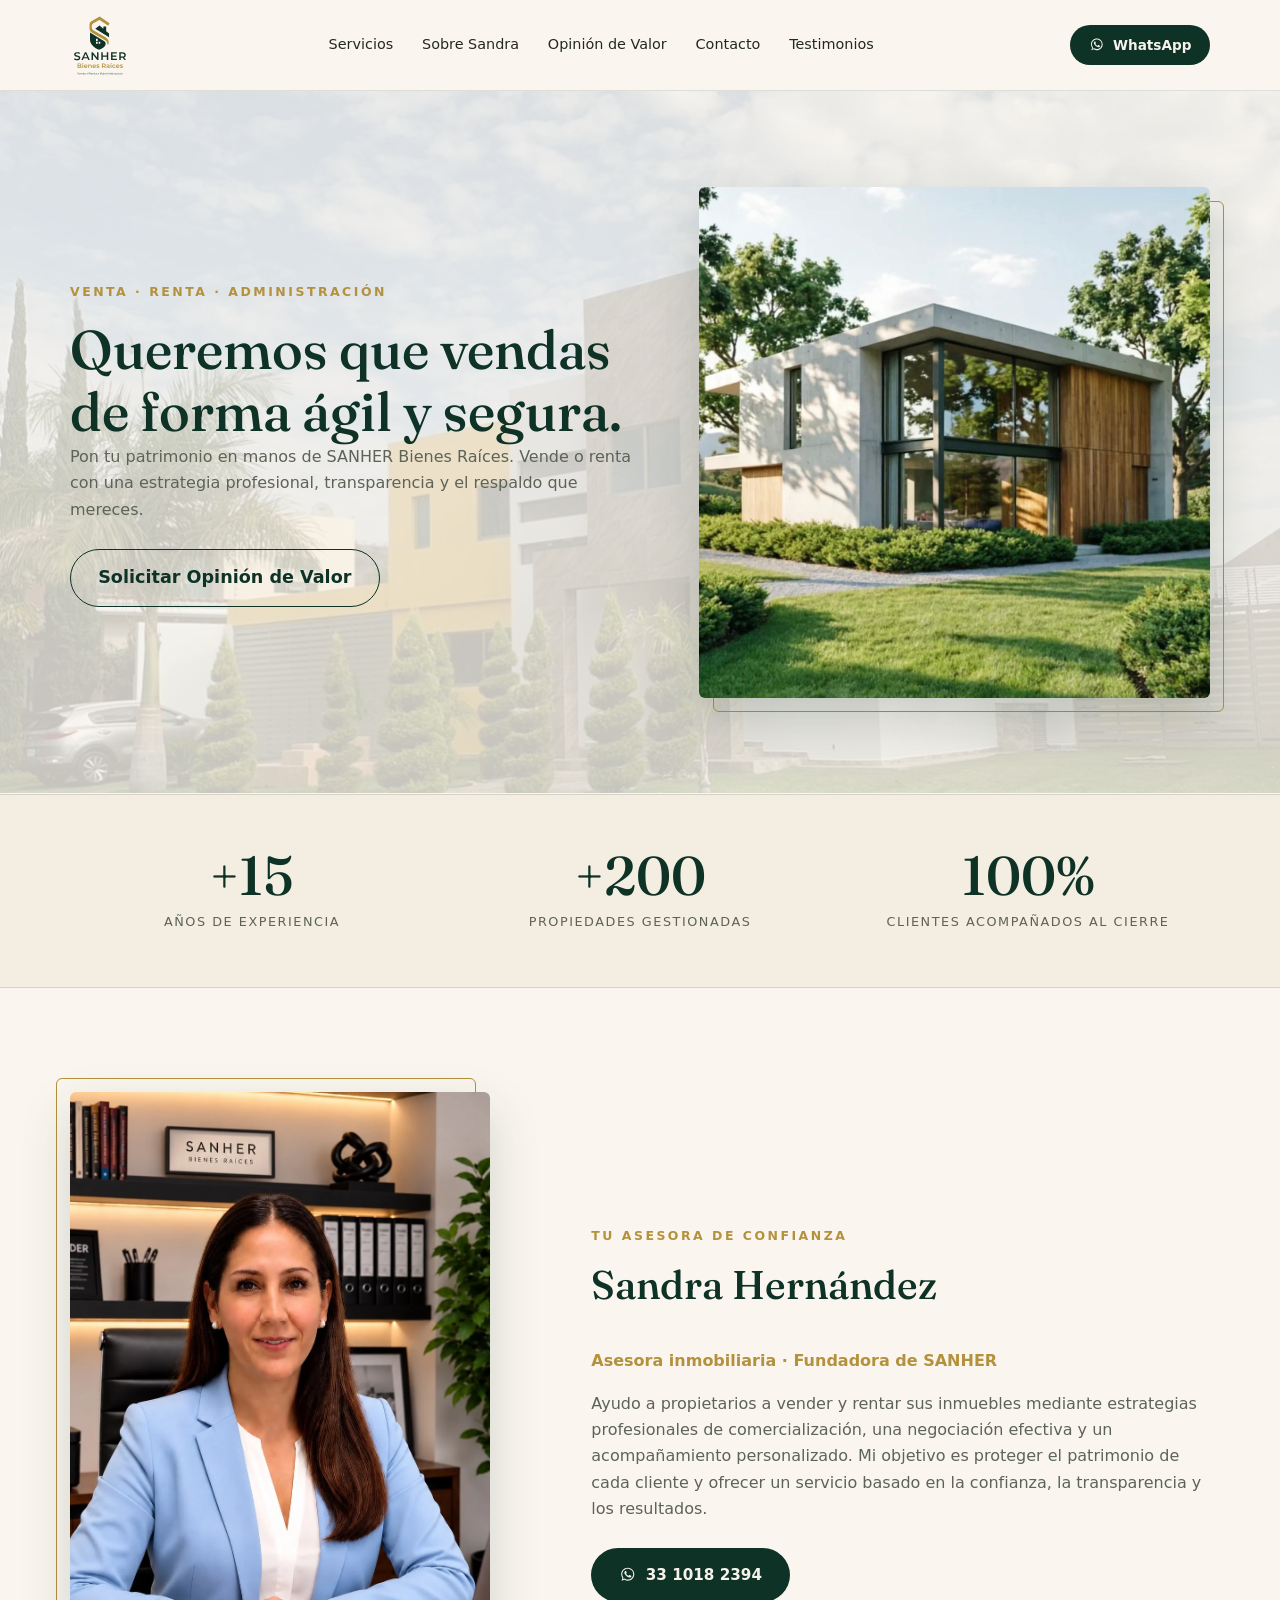
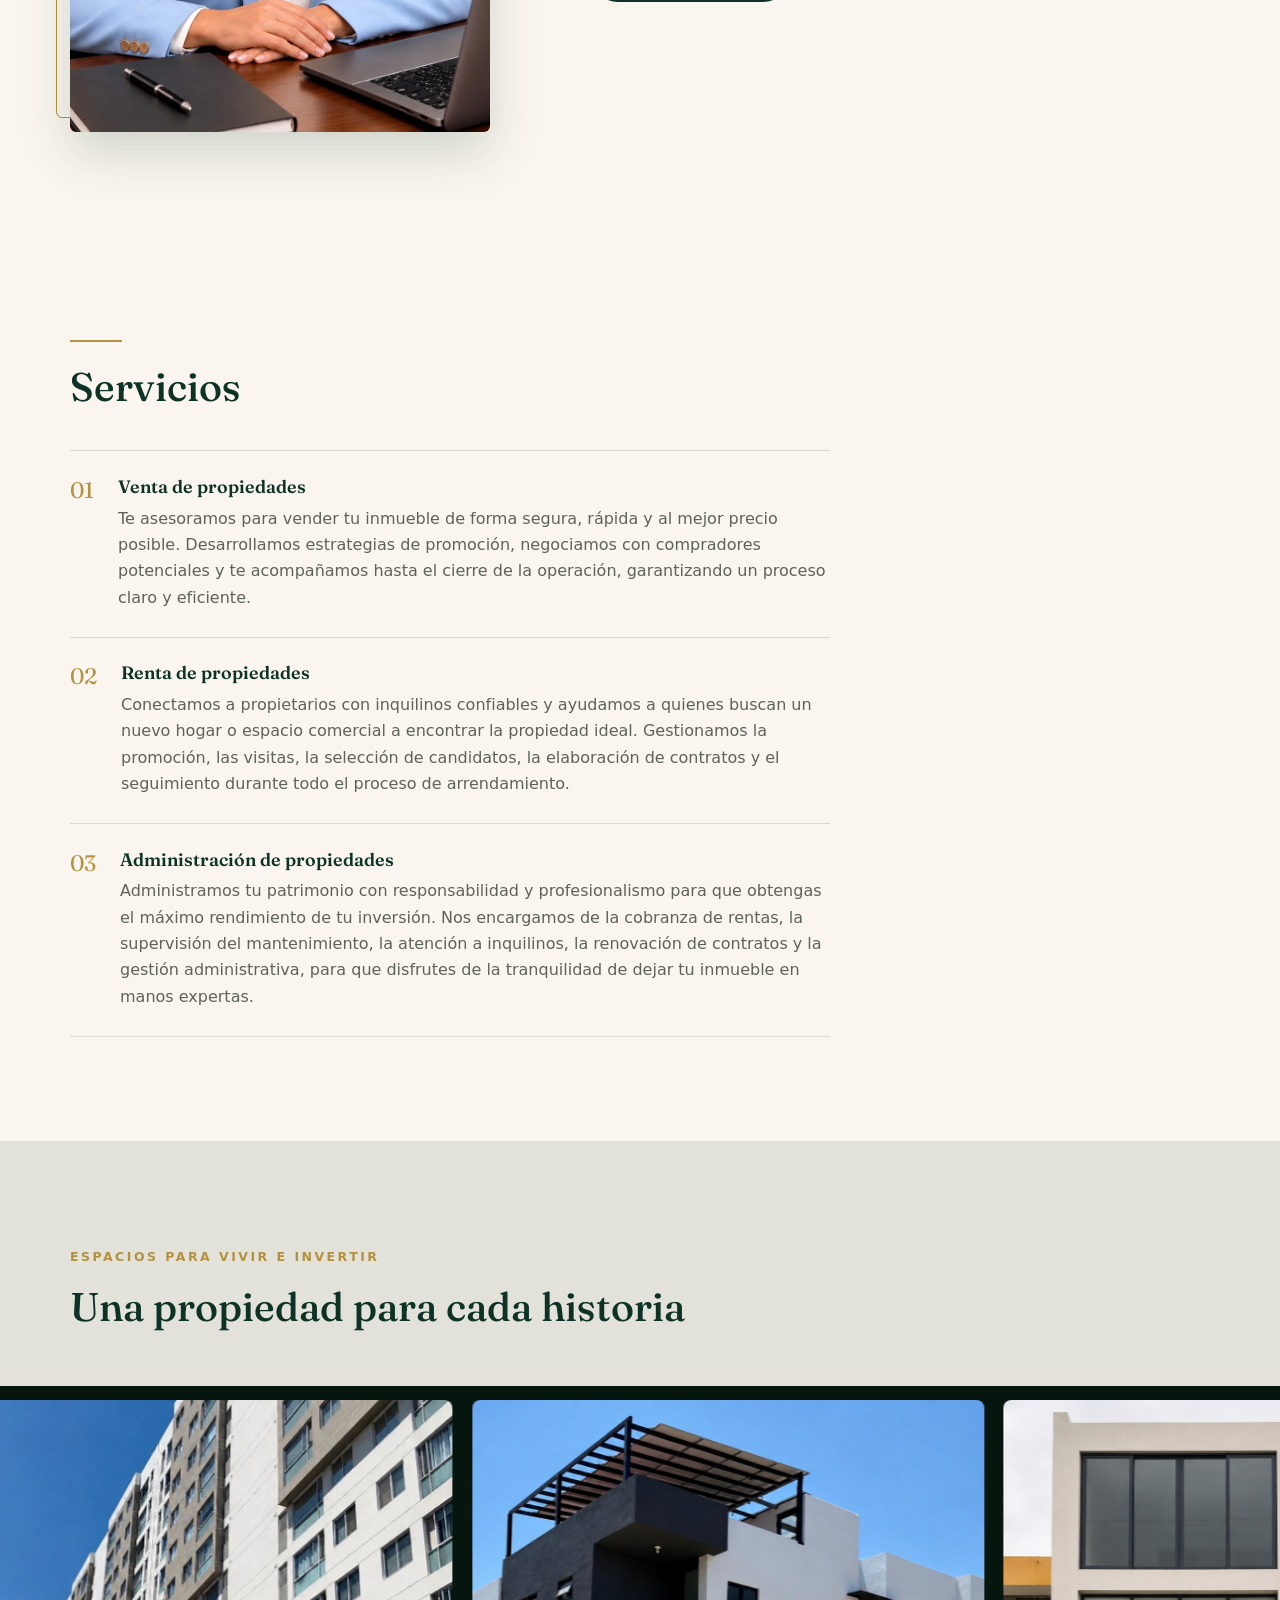
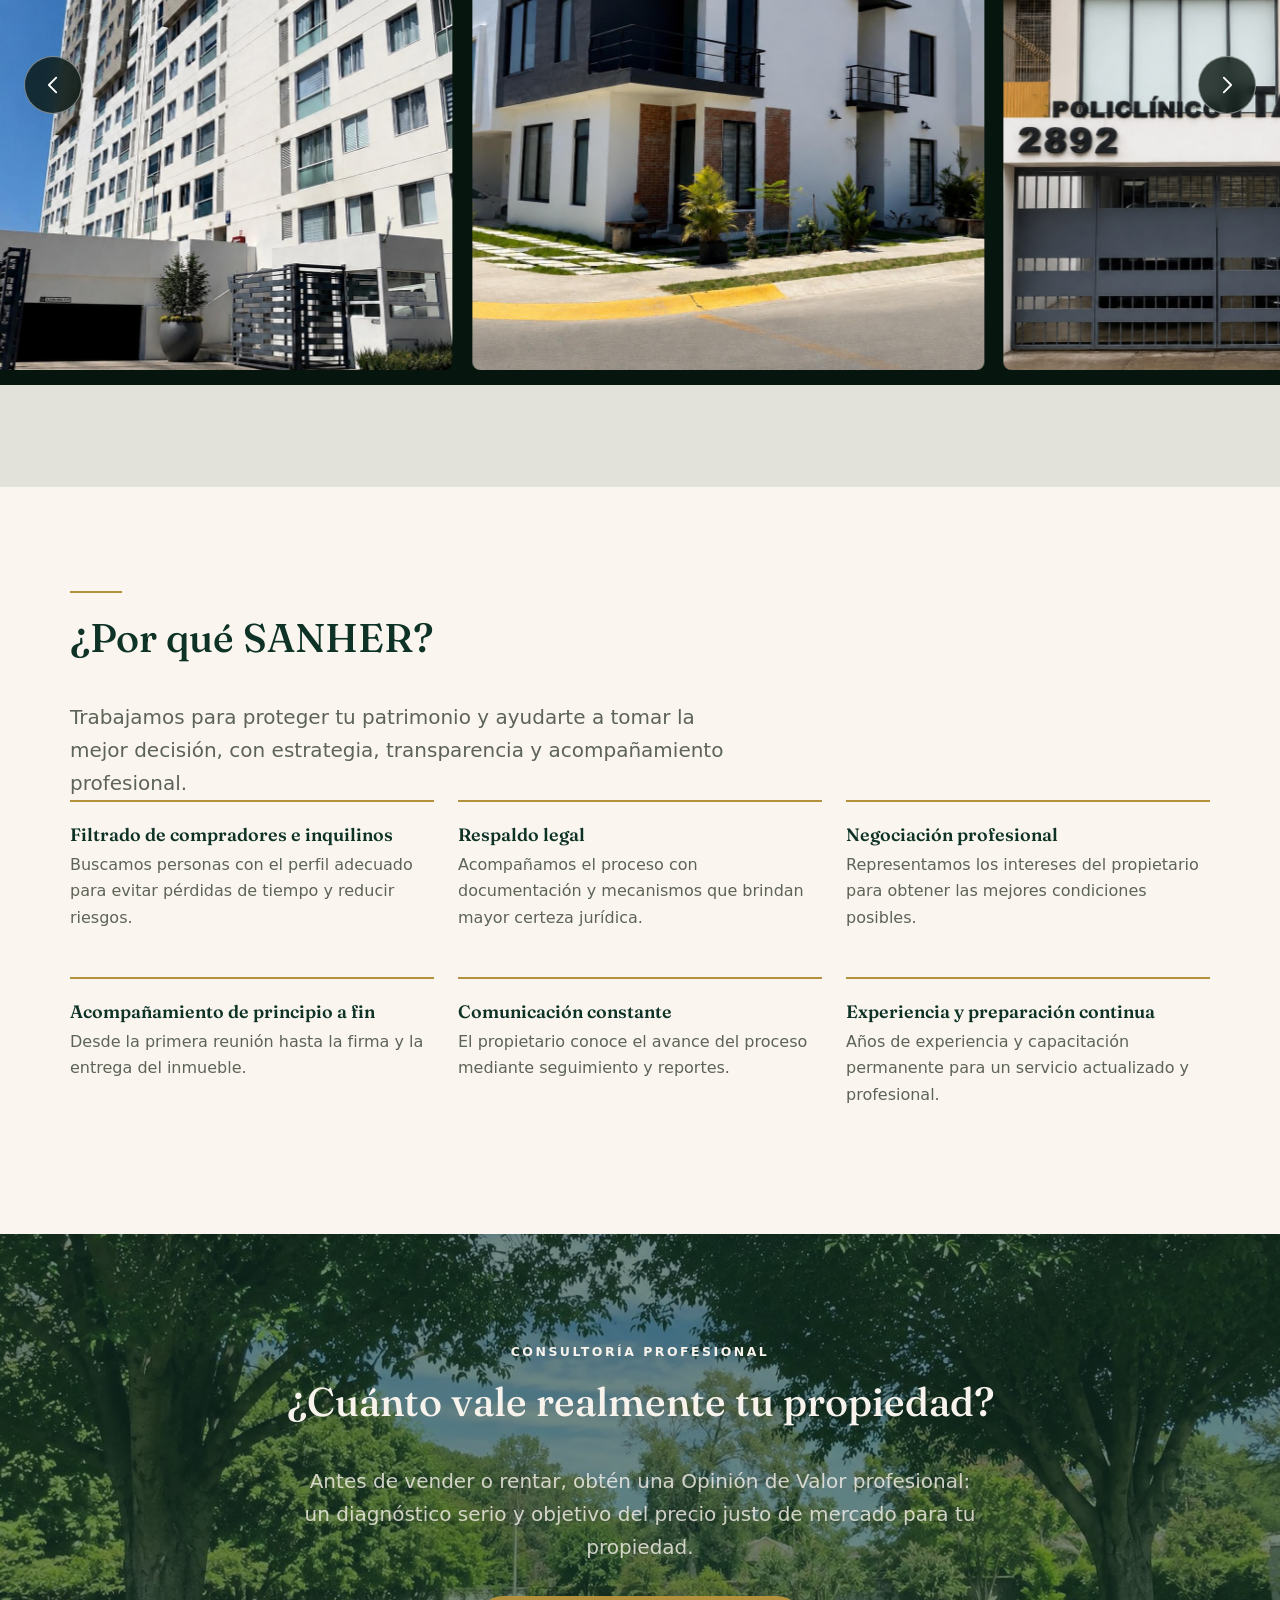
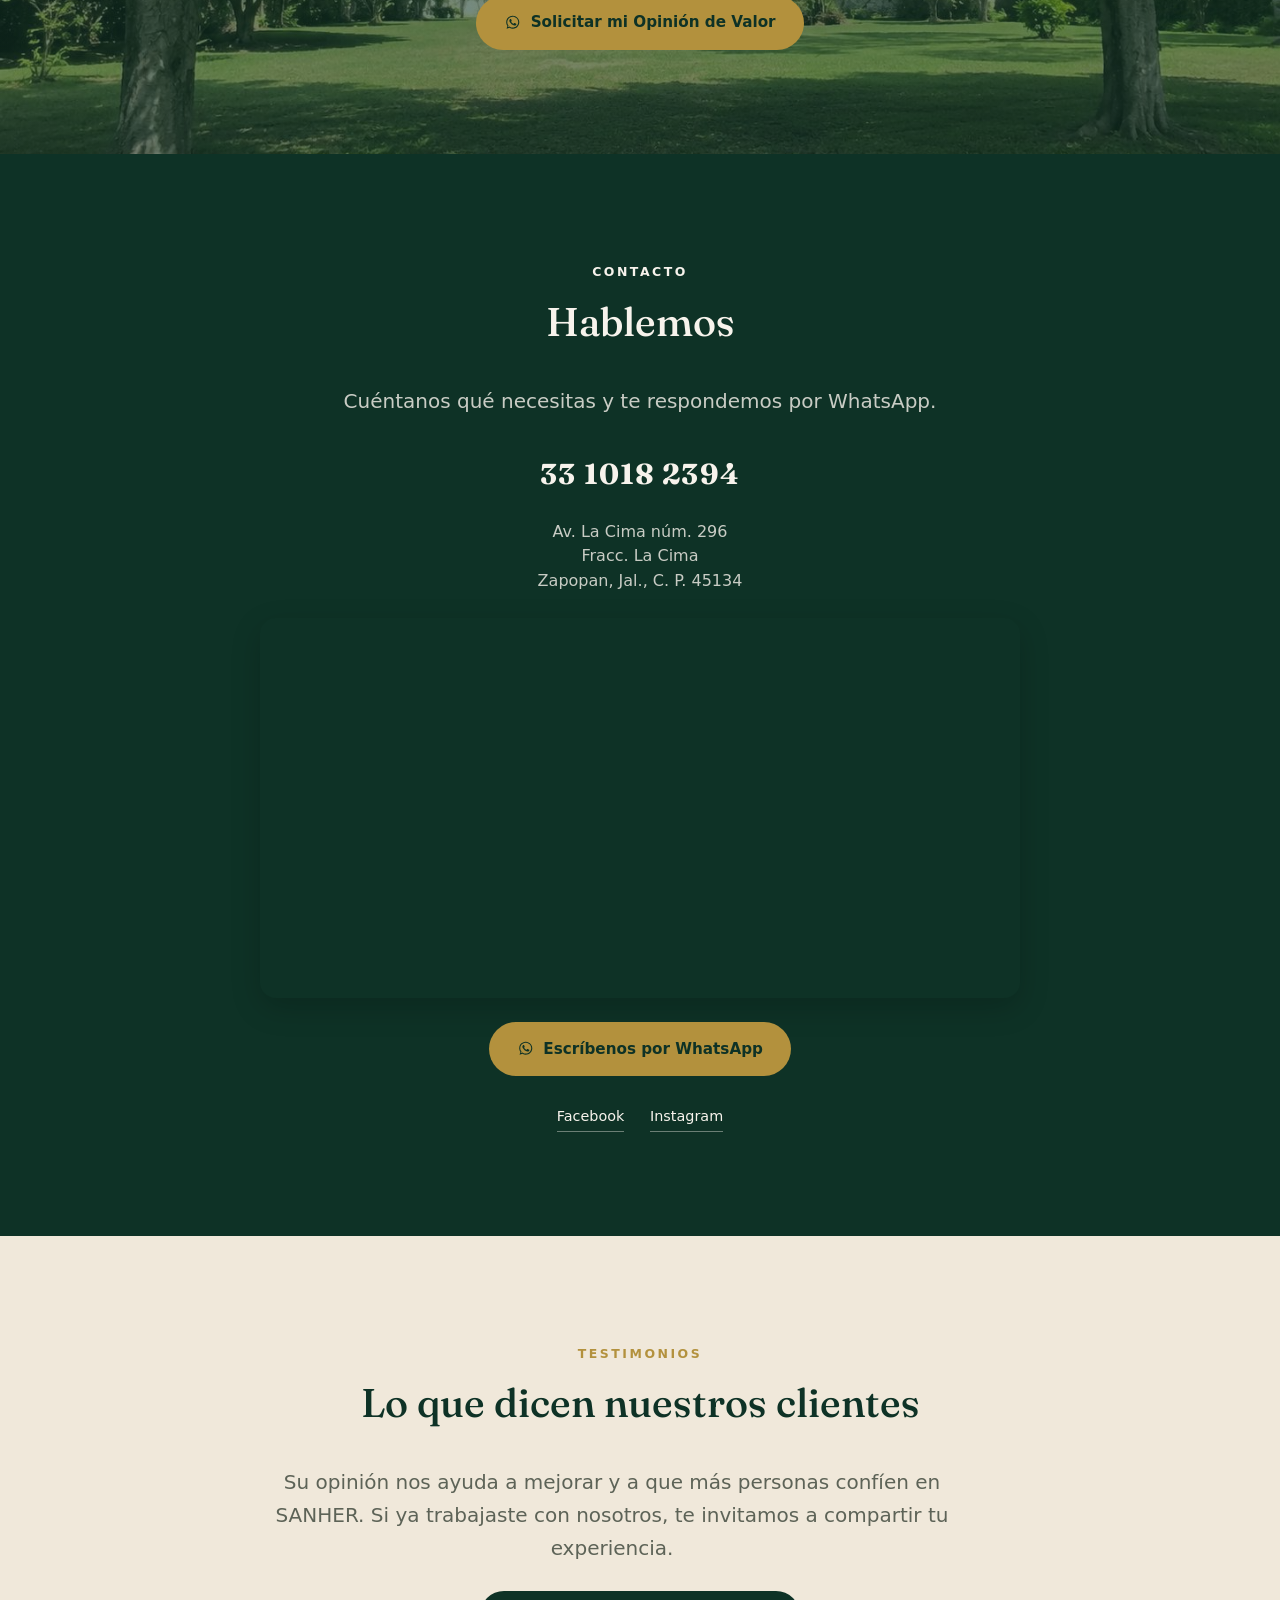
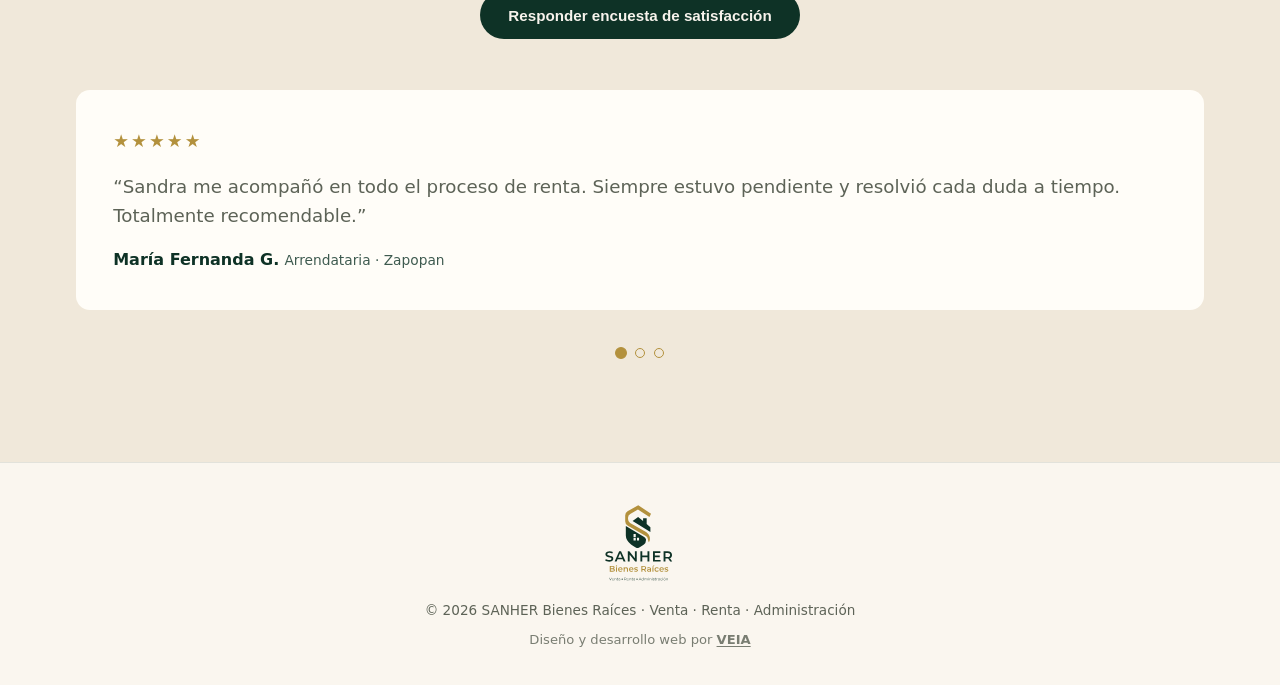
==== commit 52578a31: "Fix desborde testimonios en movil (min-width:0, overflow-wrap) + quitar embedded=true del iframe (er" ====
--- a/index.html
+++ b/index.html
@@ -104,11 +104,11 @@
 .encuesta--gracias .encuesta__ok{display:block}
 .testi-carrusel{position:relative;margin-top:2.8rem}
 .testi-lista{display:flex;overflow:hidden;touch-action:pan-y}
-.testi-track{display:flex;transition:transform .6s cubic-bezier(.22,.61,.36,1);will-change:transform}
-.testi-slide{flex:0 0 100%;padding:.4rem .4rem 1.4rem;box-sizing:border-box}
-.testi-tarjeta{height:100%;display:flex;flex-direction:column;gap:1rem;padding:clamp(1.5rem,3vw,2.3rem);border-radius:14px;background:var(--fondo-tarjeta);color:var(--verde);box-shadow:none}
+.testi-track{display:flex;width:100%;transition:transform .6s cubic-bezier(.22,.61,.36,1);will-change:transform}
+.testi-slide{flex:0 0 100%;min-width:0;width:100%;padding:.4rem .4rem 1.4rem;box-sizing:border-box}
+.testi-tarjeta{height:100%;min-width:0;display:flex;flex-direction:column;gap:1rem;padding:clamp(1.5rem,3vw,2.3rem);border-radius:14px;background:var(--fondo-tarjeta);color:var(--verde);box-shadow:none}
 .testi-tarjeta__estrellas{color:var(--dorado);font-size:1.1rem;letter-spacing:.12em}
-.testi-tarjeta__quote{margin:0;font-size:clamp(1rem,1.5vw,1.14rem);line-height:1.6;font-weight:500}
+.testi-tarjeta__quote{margin:0;font-size:clamp(1rem,1.5vw,1.14rem);line-height:1.6;font-weight:500;overflow-wrap:break-word;word-wrap:break-word;word-break:break-word}
 .testi-tarjeta__autor{margin-top:auto;font-weight:700}
 .testi-tarjeta__rol{font-size:.86rem;opacity:.8;font-weight:400}
 .testi-puntos{display:flex;justify-content:center;gap:.55rem;margin-top:1rem}
@@ -123,7 +123,7 @@
 Col. Lomas de Independencia
 Guadalajara, Jal.</span></a></div></div></dialog></section> <section class="seccion fr-porque" data-astro-cid-ue7ehvbg> <div class="contenedor revelar" data-astro-cid-ue7ehvbg> <hr class="separador" data-astro-cid-ue7ehvbg> <h2 data-astro-cid-ue7ehvbg>¿Por qué SANHER?</h2> <p class="destacado" data-astro-cid-ue7ehvbg>Trabajamos para proteger tu patrimonio y ayudarte a tomar la mejor decisión, con estrategia, transparencia y acompañamiento profesional.</p> <div class="rejilla rejilla--3 fr-difs" data-astro-cid-ue7ehvbg> <article class="fr-dif" data-astro-cid-ue7ehvbg> <h3 data-astro-cid-ue7ehvbg>Filtrado de compradores e inquilinos</h3> <p data-astro-cid-ue7ehvbg>Buscamos personas con el perfil adecuado para evitar pérdidas de tiempo y reducir riesgos.</p> </article><article class="fr-dif" data-astro-cid-ue7ehvbg> <h3 data-astro-cid-ue7ehvbg>Respaldo legal</h3> <p data-astro-cid-ue7ehvbg>Acompañamos el proceso con documentación y mecanismos que brindan mayor certeza jurídica.</p> </article><article class="fr-dif" data-astro-cid-ue7ehvbg> <h3 data-astro-cid-ue7ehvbg>Negociación profesional</h3> <p data-astro-cid-ue7ehvbg>Representamos los intereses del propietario para obtener las mejores condiciones posibles.</p> </article><article class="fr-dif" data-astro-cid-ue7ehvbg> <h3 data-astro-cid-ue7ehvbg>Acompañamiento de principio a fin</h3> <p data-astro-cid-ue7ehvbg>Desde la primera reunión hasta la firma y la entrega del inmueble.</p> </article><article class="fr-dif" data-astro-cid-ue7ehvbg> <h3 data-astro-cid-ue7ehvbg>Comunicación constante</h3> <p data-astro-cid-ue7ehvbg>El propietario conoce el avance del proceso mediante seguimiento y reportes.</p> </article><article class="fr-dif" data-astro-cid-ue7ehvbg> <h3 data-astro-cid-ue7ehvbg>Experiencia y preparación continua</h3> <p data-astro-cid-ue7ehvbg>Años de experiencia y capacitación permanente para un servicio actualizado y profesional.</p> </article> </div> </div> </section> <section class="seccion banda" id="opinion-valor" style="background-image:linear-gradient(rgba(19,55,42,.58),rgba(19,55,42,.58)),url('./img/fondos/consultoria-jardin.jpeg?v=20260723-2');background-size:cover;background-position:center" data-astro-cid-ue7ehvbg> <div class="contenedor revelar" data-astro-cid-ue7ehvbg> <span class="antetitulo" data-astro-cid-ue7ehvbg>Consultoría profesional</span> <h2 data-astro-cid-ue7ehvbg>¿Cuánto vale realmente tu propiedad?</h2> <p class="destacado" data-astro-cid-ue7ehvbg>Antes de vender o rentar, obtén una Opinión de Valor profesional: un diagnóstico serio y objetivo del precio justo de mercado para tu propiedad.</p> <a class="boton boton--primario" href="https://wa.me/523310182394?text=Hola%2C%20vi%20la%20p%C3%A1gina%20de%20SANHER%20y%20me%20gustar%C3%ADa%20recibir%20m%C3%A1s%20informaci%C3%B3n." target="_blank" rel="noopener" data-astro-cid-ue7ehvbg> <svg class="icono-ws" viewBox="0 0 32 32" aria-hidden="true"> <path d="M16 3C9.4 3 4 8.3 4 14.9c0 2.6.8 5 2.3 7L4.7 27l5.3-1.7c1.9 1.2 4 1.8 6 1.8 6.6 0 12-5.3 12-11.9S22.6 3 16 3Zm0 21.8c-1.9 0-3.7-.6-5.3-1.6l-.4-.2-3.1 1 1-3-.3-.4a9.6 9.6 0 0 1-1.9-5.7c0-5.4 4.5-9.8 10-9.8s10 4.4 10 9.8-4.5 9.9-10 9.9Zm5.5-7.4c-.3-.2-1.8-.9-2-1-.3-.1-.5-.2-.7.1-.2.3-.8 1-1 1.2-.2.2-.4.2-.7.1a8.1 8.1 0 0 1-4-3.5c-.3-.5.3-.5.9-1.7.1-.2 0-.4 0-.6l-.9-2.2c-.2-.6-.5-.5-.7-.5h-.6c-.2 0-.5.1-.8.4-.3.3-1.1 1-1.1 2.6s1.1 3 1.3 3.2c.2.2 2.2 3.4 5.4 4.7 2 .9 2.8 1 3.8.8.6-.1 1.8-.7 2-1.4.3-.7.3-1.3.2-1.4l-1-.8Z"></path> </svg> Solicitar mi Opinión de Valor </a> </div> </section> <!-- FAQ pendiente de contenido aprobado por el cliente --> <section class="seccion banda con-fondo" id="contacto" style="--img-fondo: url('./img/fondos/bg-contacto.jpg')" data-astro-cid-ue7ehvbg> <div class="contenedor revelar" data-astro-cid-ue7ehvbg> <span class="antetitulo" data-astro-cid-ue7ehvbg>Contacto</span> <h2 data-astro-cid-ue7ehvbg>Hablemos</h2> <p class="destacado" data-astro-cid-ue7ehvbg>Cuéntanos qué necesitas y te respondemos por WhatsApp.</p> <span class="contacto__telefono" data-astro-cid-ue7ehvbg>33 1018 2394</span> <br data-astro-cid-ue7ehvbg> <address class="contacto__direccion" data-astro-cid-ue7ehvbg>Av. La Cima núm. 296<br data-astro-cid-ue7ehvbg>Fracc. La Cima<br data-astro-cid-ue7ehvbg>Zapopan, Jal., C. P. 45134</address> <div class="contacto__mapa" style="width:min(100%,760px);height:clamp(230px,50vw,380px);margin:1.5rem auto;overflow:hidden;border-radius:16px;box-shadow:0 10px 30px rgba(0,0,0,.18)" data-astro-cid-ue7ehvbg> <iframe title="Ubicación de SANHER Bienes Raíces" src="https://www.google.com/maps?q=Av.%20La%20Cima%20296%2C%20Fracc.%20La%20Cima%2C%20Zapopan%2C%20Jalisco%2045134&output=embed" width="100%" height="100%" style="border:0;display:block" loading="lazy" referrerpolicy="no-referrer-when-downgrade" allowfullscreen data-astro-cid-ue7ehvbg></iframe> </div> <a class="boton boton--primario" href="https://wa.me/523310182394?text=Hola%2C%20vi%20la%20p%C3%A1gina%20de%20SANHER%20y%20me%20gustar%C3%ADa%20recibir%20m%C3%A1s%20informaci%C3%B3n." target="_blank" rel="noopener" data-astro-cid-ue7ehvbg> <svg class="icono-ws" viewBox="0 0 32 32" aria-hidden="true"> <path d="M16 3C9.4 3 4 8.3 4 14.9c0 2.6.8 5 2.3 7L4.7 27l5.3-1.7c1.9 1.2 4 1.8 6 1.8 6.6 0 12-5.3 12-11.9S22.6 3 16 3Zm0 21.8c-1.9 0-3.7-.6-5.3-1.6l-.4-.2-3.1 1 1-3-.3-.4a9.6 9.6 0 0 1-1.9-5.7c0-5.4 4.5-9.8 10-9.8s10 4.4 10 9.8-4.5 9.9-10 9.9Zm5.5-7.4c-.3-.2-1.8-.9-2-1-.3-.1-.5-.2-.7.1-.2.3-.8 1-1 1.2-.2.2-.4.2-.7.1a8.1 8.1 0 0 1-4-3.5c-.3-.5.3-.5.9-1.7.1-.2 0-.4 0-.6l-.9-2.2c-.2-.6-.5-.5-.7-.5h-.6c-.2 0-.5.1-.8.4-.3.3-1.1 1-1.1 2.6s1.1 3 1.3 3.2c.2.2 2.2 3.4 5.4 4.7 2 .9 2.8 1 3.8.8.6-.1 1.8-.7 2-1.4.3-.7.3-1.3.2-1.4l-1-.8Z"></path> </svg>
 Escríbenos por WhatsApp
-</a> <div class="redes" data-astro-cid-ue7ehvbg> <a href="https://www.facebook.com/sandra.hernandezgudino/" target="_blank" rel="noopener" data-astro-cid-ue7ehvbg>Facebook</a> <a href="https://www.instagram.com/sanherbienesraices/" target="_blank" rel="noopener" data-astro-cid-ue7ehvbg>Instagram</a> </div> </div> </section> <section class="seccion fr-testimonios" id="testimonios" data-astro-cid-ue7ehvbg> <div class="contenedor revelar" data-astro-cid-ue7ehvbg> <div class="fr-testimonios__intro"> <span class="antetitulo" data-astro-cid-ue7ehvbg>Testimonios</span> <h2 data-astro-cid-ue7ehvbg>Lo que dicen nuestros clientes</h2> <p class="destacado" data-astro-cid-ue7ehvbg>Su opinión nos ayuda a mejorar y a que más personas confíen en SANHER. Si ya trabajaste con nosotros, te invitamos a compartir tu experiencia.</p> <button class="boton boton--primario fr-testimonios__boton" type="button" id="abrir-encuesta" data-astro-cid-ue7ehvbg>Responder encuesta de satisfacción</button> </div> <div class="encuesta" id="encuesta" hidden data-astro-cid-ue7ehvbg> <div class="encuesta__barra" data-astro-cid-ue7ehvbg> <span class="encuesta__titulo" data-astro-cid-ue7ehvbg>Encuesta de Satisfacción · SANHER</span> <button class="encuesta__cerrar" type="button" id="cerrar-encuesta" aria-label="Cerrar encuesta" data-astro-cid-ue7ehvbg>×</button> </div> <div class="encuesta__form" data-astro-cid-ue7ehvbg> <iframe title="Encuesta de Satisfacción SANHER" src="https://docs.google.com/forms/d/e/1FAIpQLSdJR6LCQH31qK079jsHk7oFDmlsTov2qRGEISjXrUlI9oK1BQ/viewform?embedded=true" width="640" height="2460" frameborder="0" marginheight="0" marginwidth="0" style="border:0;width:100%;height:2460px" loading="lazy" data-astro-cid-ue7ehvbg>Cargando…</iframe> </div> <div class="encuesta__ok" data-astro-cid-ue7ehvbg> <h3 data-astro-cid-ue7ehvbg>¡Gracias por tu opinión!</h3> <p data-astro-cid-ue7ehvbg>Tu respuesta fue enviada. Si autorizaste compartir tu testimonio, aparecerá aquí en cuanto lo aprobemos. ¡Gracias por confiar en SANHER!</p> </div> </div> <div class="testi-carrusel" data-testi-carrusel role="region" aria-roledescription="carrusel" aria-label="Testimonios de clientes" data-astro-cid-ue7ehvbg> <div class="testi-lista" data-astro-cid-ue7ehvbg> <div class="testi-track" data-testi-track data-astro-cid-ue7ehvbg> <div class="testi-slide" data-testi-slide data-astro-cid-ue7ehvbg> <blockquote class="testi-tarjeta" data-astro-cid-ue7ehvbg> <span class="testi-tarjeta__estrellas" aria-hidden="true" data-astro-cid-ue7ehvbg>★★★★★</span> <p class="testi-tarjeta__quote" data-astro-cid-ue7ehvbg>“Sandra me acompañó en todo el proceso de renta. Siempre estuvo pendiente y resolvió cada duda a tiempo. Totalmente recomendable.”</p> <footer data-astro-cid-ue7ehvbg> <span class="testi-tarjeta__autor" data-astro-cid-ue7ehvbg>María Fernanda G.</span> <span class="testi-tarjeta__rol" data-astro-cid-ue7ehvbg>Arrendataria · Zapopan</span> </footer> </blockquote> </div> <div class="testi-slide" data-testi-slide data-astro-cid-ue7ehvbg> <blockquote class="testi-tarjeta" data-astro-cid-ue7ehvbg> <span class="testi-tarjeta__estrellas" aria-hidden="true" data-astro-cid-ue7ehvbg>★★★★★</span> <p class="testi-tarjeta__quote" data-astro-cid-ue7ehvbg>“Profesionalismo desde el primer contacto. Logró rentar mi propiedad en poco tiempo y con un inquilino de confianza.”</p> <footer data-astro-cid-ue7ehvbg> <span class="testi-tarjeta__autor" data-astro-cid-ue7ehvbg>Jorge Ramírez</span> <span class="testi-tarjeta__rol" data-astro-cid-ue7ehvbg>Arrendador · Guadalajara</span> </footer> </blockquote> </div> <div class="testi-slide" data-testi-slide data-astro-cid-ue7ehvbg> <blockquote class="testi-tarjeta" data-astro-cid-ue7ehvbg> <span class="testi-tarjeta__estrellas" aria-hidden="true" data-astro-cid-ue7ehvbg>★★★★★</span> <p class="testi-tarjeta__quote" data-astro-cid-ue7ehvbg>“Transparencia total en cada paso. Sentí mi patrimonio en buenas manos desde el inicio hasta el cierre.”</p> <footer data-astro-cid-ue7ehvbg> <span class="testi-tarjeta__autor" data-astro-cid-ue7ehvbg>Ana L.</span> <span class="testi-tarjeta__rol" data-astro-cid-ue7ehvbg>Propietaria · Tlajomulco</span> </footer> </blockquote> </div> </div> </div> <div class="testi-puntos" data-testi-puntos data-astro-cid-ue7ehvbg></div> </div> </div> </section> </main> <footer class="footer" data-astro-cid-ue7ehvbg> <div class="contenedor" data-astro-cid-ue7ehvbg> <a class="marca" href="#inicio" aria-label="SANHER Bienes Raíces"> <img class="marca__logo" src="./img/logo-sanher.svg" alt="SANHER Bienes Raíces" width="254" height="277"> </a> <p data-astro-cid-ue7ehvbg>© <span id="anio" data-astro-cid-ue7ehvbg></span> SANHER Bienes Raíces · Venta · Renta · Administración</p> <p class="footer__credito" style="margin-top:.45rem;font-size:.82rem;opacity:.82" data-astro-cid-ue7ehvbg>Diseño y desarrollo web por <a href="https://veia.com.mx/" target="_blank" rel="noopener" aria-label="Visitar el sitio web de VEIA" style="color:inherit;font-weight:700;text-decoration:underline;text-underline-offset:.18em" data-astro-cid-ue7ehvbg>VEIA</a></p> </div> </footer> <a class="ws-flotante" href="https://wa.me/523310182394?text=Hola%2C%20vi%20la%20p%C3%A1gina%20de%20SANHER%20y%20me%20gustar%C3%ADa%20recibir%20m%C3%A1s%20informaci%C3%B3n." target="_blank" rel="noopener" aria-label="Escríbenos por WhatsApp" data-astro-cid-ue7ehvbg> <svg class viewBox="0 0 32 32" aria-hidden="true"> <path d="M16 3C9.4 3 4 8.3 4 14.9c0 2.6.8 5 2.3 7L4.7 27l5.3-1.7c1.9 1.2 4 1.8 6 1.8 6.6 0 12-5.3 12-11.9S22.6 3 16 3Zm0 21.8c-1.9 0-3.7-.6-5.3-1.6l-.4-.2-3.1 1 1-3-.3-.4a9.6 9.6 0 0 1-1.9-5.7c0-5.4 4.5-9.8 10-9.8s10 4.4 10 9.8-4.5 9.9-10 9.9Zm5.5-7.4c-.3-.2-1.8-.9-2-1-.3-.1-.5-.2-.7.1-.2.3-.8 1-1 1.2-.2.2-.4.2-.7.1a8.1 8.1 0 0 1-4-3.5c-.3-.5.3-.5.9-1.7.1-.2 0-.4 0-.6l-.9-2.2c-.2-.6-.5-.5-.7-.5h-.6c-.2 0-.5.1-.8.4-.3.3-1.1 1-1.1 2.6s1.1 3 1.3 3.2c.2.2 2.2 3.4 5.4 4.7 2 .9 2.8 1 3.8.8.6-.1 1.8-.7 2-1.4.3-.7.3-1.3.2-1.4l-1-.8Z"></path> </svg> </a>    <script type="module">const c=new IntersectionObserver(e=>{for(const t of e)t.isIntersecting&&(t.target.classList.add("visto"),c.unobserve(t.target))},{threshold:.12});document.querySelectorAll(".revelar").forEach(e=>c.observe(e));const o=document.querySelector(".ws-flotante"),r=document.querySelector(".hero, .fr-hero");o&&r&&new IntersectionObserver(([e])=>o.classList.toggle("visible",!e.isIntersecting),{rootMargin:"-20% 0px 0px 0px"}).observe(r);const n=document.querySelectorAll(".faq details");n.forEach(e=>e.addEventListener("toggle",()=>{e.open&&n.forEach(t=>t!==e&&(t.open=!1))}));const s=document.getElementById("anio");s&&(s.textContent=String(new Date().getFullYear()));
+</a> <div class="redes" data-astro-cid-ue7ehvbg> <a href="https://www.facebook.com/sandra.hernandezgudino/" target="_blank" rel="noopener" data-astro-cid-ue7ehvbg>Facebook</a> <a href="https://www.instagram.com/sanherbienesraices/" target="_blank" rel="noopener" data-astro-cid-ue7ehvbg>Instagram</a> </div> </div> </section> <section class="seccion fr-testimonios" id="testimonios" data-astro-cid-ue7ehvbg> <div class="contenedor revelar" data-astro-cid-ue7ehvbg> <div class="fr-testimonios__intro"> <span class="antetitulo" data-astro-cid-ue7ehvbg>Testimonios</span> <h2 data-astro-cid-ue7ehvbg>Lo que dicen nuestros clientes</h2> <p class="destacado" data-astro-cid-ue7ehvbg>Su opinión nos ayuda a mejorar y a que más personas confíen en SANHER. Si ya trabajaste con nosotros, te invitamos a compartir tu experiencia.</p> <button class="boton boton--primario fr-testimonios__boton" type="button" id="abrir-encuesta" data-astro-cid-ue7ehvbg>Responder encuesta de satisfacción</button> </div> <div class="encuesta" id="encuesta" hidden data-astro-cid-ue7ehvbg> <div class="encuesta__barra" data-astro-cid-ue7ehvbg> <span class="encuesta__titulo" data-astro-cid-ue7ehvbg>Encuesta de Satisfacción · SANHER</span> <button class="encuesta__cerrar" type="button" id="cerrar-encuesta" aria-label="Cerrar encuesta" data-astro-cid-ue7ehvbg>×</button> </div> <div class="encuesta__form" data-astro-cid-ue7ehvbg> <iframe title="Encuesta de Satisfacción SANHER" src="https://docs.google.com/forms/d/e/1FAIpQLSdJR6LCQH31qK079jsHk7oFDmlsTov2qRGEISjXrUlI9oK1BQ/viewform" width="640" height="2460" frameborder="0" marginheight="0" marginwidth="0" style="border:0;width:100%;height:2460px" loading="lazy" data-astro-cid-ue7ehvbg>Cargando…</iframe> </div> <div class="encuesta__ok" data-astro-cid-ue7ehvbg> <h3 data-astro-cid-ue7ehvbg>¡Gracias por tu opinión!</h3> <p data-astro-cid-ue7ehvbg>Tu respuesta fue enviada. Si autorizaste compartir tu testimonio, aparecerá aquí en cuanto lo aprobemos. ¡Gracias por confiar en SANHER!</p> </div> </div> <div class="testi-carrusel" data-testi-carrusel role="region" aria-roledescription="carrusel" aria-label="Testimonios de clientes" data-astro-cid-ue7ehvbg> <div class="testi-lista" data-astro-cid-ue7ehvbg> <div class="testi-track" data-testi-track data-astro-cid-ue7ehvbg> <div class="testi-slide" data-testi-slide data-astro-cid-ue7ehvbg> <blockquote class="testi-tarjeta" data-astro-cid-ue7ehvbg> <span class="testi-tarjeta__estrellas" aria-hidden="true" data-astro-cid-ue7ehvbg>★★★★★</span> <p class="testi-tarjeta__quote" data-astro-cid-ue7ehvbg>“Sandra me acompañó en todo el proceso de renta. Siempre estuvo pendiente y resolvió cada duda a tiempo. Totalmente recomendable.”</p> <footer data-astro-cid-ue7ehvbg> <span class="testi-tarjeta__autor" data-astro-cid-ue7ehvbg>María Fernanda G.</span> <span class="testi-tarjeta__rol" data-astro-cid-ue7ehvbg>Arrendataria · Zapopan</span> </footer> </blockquote> </div> <div class="testi-slide" data-testi-slide data-astro-cid-ue7ehvbg> <blockquote class="testi-tarjeta" data-astro-cid-ue7ehvbg> <span class="testi-tarjeta__estrellas" aria-hidden="true" data-astro-cid-ue7ehvbg>★★★★★</span> <p class="testi-tarjeta__quote" data-astro-cid-ue7ehvbg>“Profesionalismo desde el primer contacto. Logró rentar mi propiedad en poco tiempo y con un inquilino de confianza.”</p> <footer data-astro-cid-ue7ehvbg> <span class="testi-tarjeta__autor" data-astro-cid-ue7ehvbg>Jorge Ramírez</span> <span class="testi-tarjeta__rol" data-astro-cid-ue7ehvbg>Arrendador · Guadalajara</span> </footer> </blockquote> </div> <div class="testi-slide" data-testi-slide data-astro-cid-ue7ehvbg> <blockquote class="testi-tarjeta" data-astro-cid-ue7ehvbg> <span class="testi-tarjeta__estrellas" aria-hidden="true" data-astro-cid-ue7ehvbg>★★★★★</span> <p class="testi-tarjeta__quote" data-astro-cid-ue7ehvbg>“Transparencia total en cada paso. Sentí mi patrimonio en buenas manos desde el inicio hasta el cierre.”</p> <footer data-astro-cid-ue7ehvbg> <span class="testi-tarjeta__autor" data-astro-cid-ue7ehvbg>Ana L.</span> <span class="testi-tarjeta__rol" data-astro-cid-ue7ehvbg>Propietaria · Tlajomulco</span> </footer> </blockquote> </div> </div> </div> <div class="testi-puntos" data-testi-puntos data-astro-cid-ue7ehvbg></div> </div> </div> </section> </main> <footer class="footer" data-astro-cid-ue7ehvbg> <div class="contenedor" data-astro-cid-ue7ehvbg> <a class="marca" href="#inicio" aria-label="SANHER Bienes Raíces"> <img class="marca__logo" src="./img/logo-sanher.svg" alt="SANHER Bienes Raíces" width="254" height="277"> </a> <p data-astro-cid-ue7ehvbg>© <span id="anio" data-astro-cid-ue7ehvbg></span> SANHER Bienes Raíces · Venta · Renta · Administración</p> <p class="footer__credito" style="margin-top:.45rem;font-size:.82rem;opacity:.82" data-astro-cid-ue7ehvbg>Diseño y desarrollo web por <a href="https://veia.com.mx/" target="_blank" rel="noopener" aria-label="Visitar el sitio web de VEIA" style="color:inherit;font-weight:700;text-decoration:underline;text-underline-offset:.18em" data-astro-cid-ue7ehvbg>VEIA</a></p> </div> </footer> <a class="ws-flotante" href="https://wa.me/523310182394?text=Hola%2C%20vi%20la%20p%C3%A1gina%20de%20SANHER%20y%20me%20gustar%C3%ADa%20recibir%20m%C3%A1s%20informaci%C3%B3n." target="_blank" rel="noopener" aria-label="Escríbenos por WhatsApp" data-astro-cid-ue7ehvbg> <svg class viewBox="0 0 32 32" aria-hidden="true"> <path d="M16 3C9.4 3 4 8.3 4 14.9c0 2.6.8 5 2.3 7L4.7 27l5.3-1.7c1.9 1.2 4 1.8 6 1.8 6.6 0 12-5.3 12-11.9S22.6 3 16 3Zm0 21.8c-1.9 0-3.7-.6-5.3-1.6l-.4-.2-3.1 1 1-3-.3-.4a9.6 9.6 0 0 1-1.9-5.7c0-5.4 4.5-9.8 10-9.8s10 4.4 10 9.8-4.5 9.9-10 9.9Zm5.5-7.4c-.3-.2-1.8-.9-2-1-.3-.1-.5-.2-.7.1-.2.3-.8 1-1 1.2-.2.2-.4.2-.7.1a8.1 8.1 0 0 1-4-3.5c-.3-.5.3-.5.9-1.7.1-.2 0-.4 0-.6l-.9-2.2c-.2-.6-.5-.5-.7-.5h-.6c-.2 0-.5.1-.8.4-.3.3-1.1 1-1.1 2.6s1.1 3 1.3 3.2c.2.2 2.2 3.4 5.4 4.7 2 .9 2.8 1 3.8.8.6-.1 1.8-.7 2-1.4.3-.7.3-1.3.2-1.4l-1-.8Z"></path> </svg> </a>    <script type="module">const c=new IntersectionObserver(e=>{for(const t of e)t.isIntersecting&&(t.target.classList.add("visto"),c.unobserve(t.target))},{threshold:.12});document.querySelectorAll(".revelar").forEach(e=>c.observe(e));const o=document.querySelector(".ws-flotante"),r=document.querySelector(".hero, .fr-hero");o&&r&&new IntersectionObserver(([e])=>o.classList.toggle("visible",!e.isIntersecting),{rootMargin:"-20% 0px 0px 0px"}).observe(r);const n=document.querySelectorAll(".faq details");n.forEach(e=>e.addEventListener("toggle",()=>{e.open&&n.forEach(t=>t!==e&&(t.open=!1))}));const s=document.getElementById("anio");s&&(s.textContent=String(new Date().getFullYear()));
 // Encuesta de satisfacción
 const encuesta=document.getElementById("encuesta"),abrirEncuesta=document.getElementById("abrir-encuesta"),cerrarEncuesta=document.getElementById("cerrar-encuesta");if(abrirEncuesta&&encuesta){abrirEncuesta.addEventListener("click",()=>{encuesta.hidden=false;encuesta.classList.remove("encuesta--gracias");encuesta.scrollIntoView({behavior:"smooth",block:"start"})});cerrarEncuesta&&cerrarEncuesta.addEventListener("click",()=>{encuesta.hidden=true})}
 // Testimonios: carrusel automático
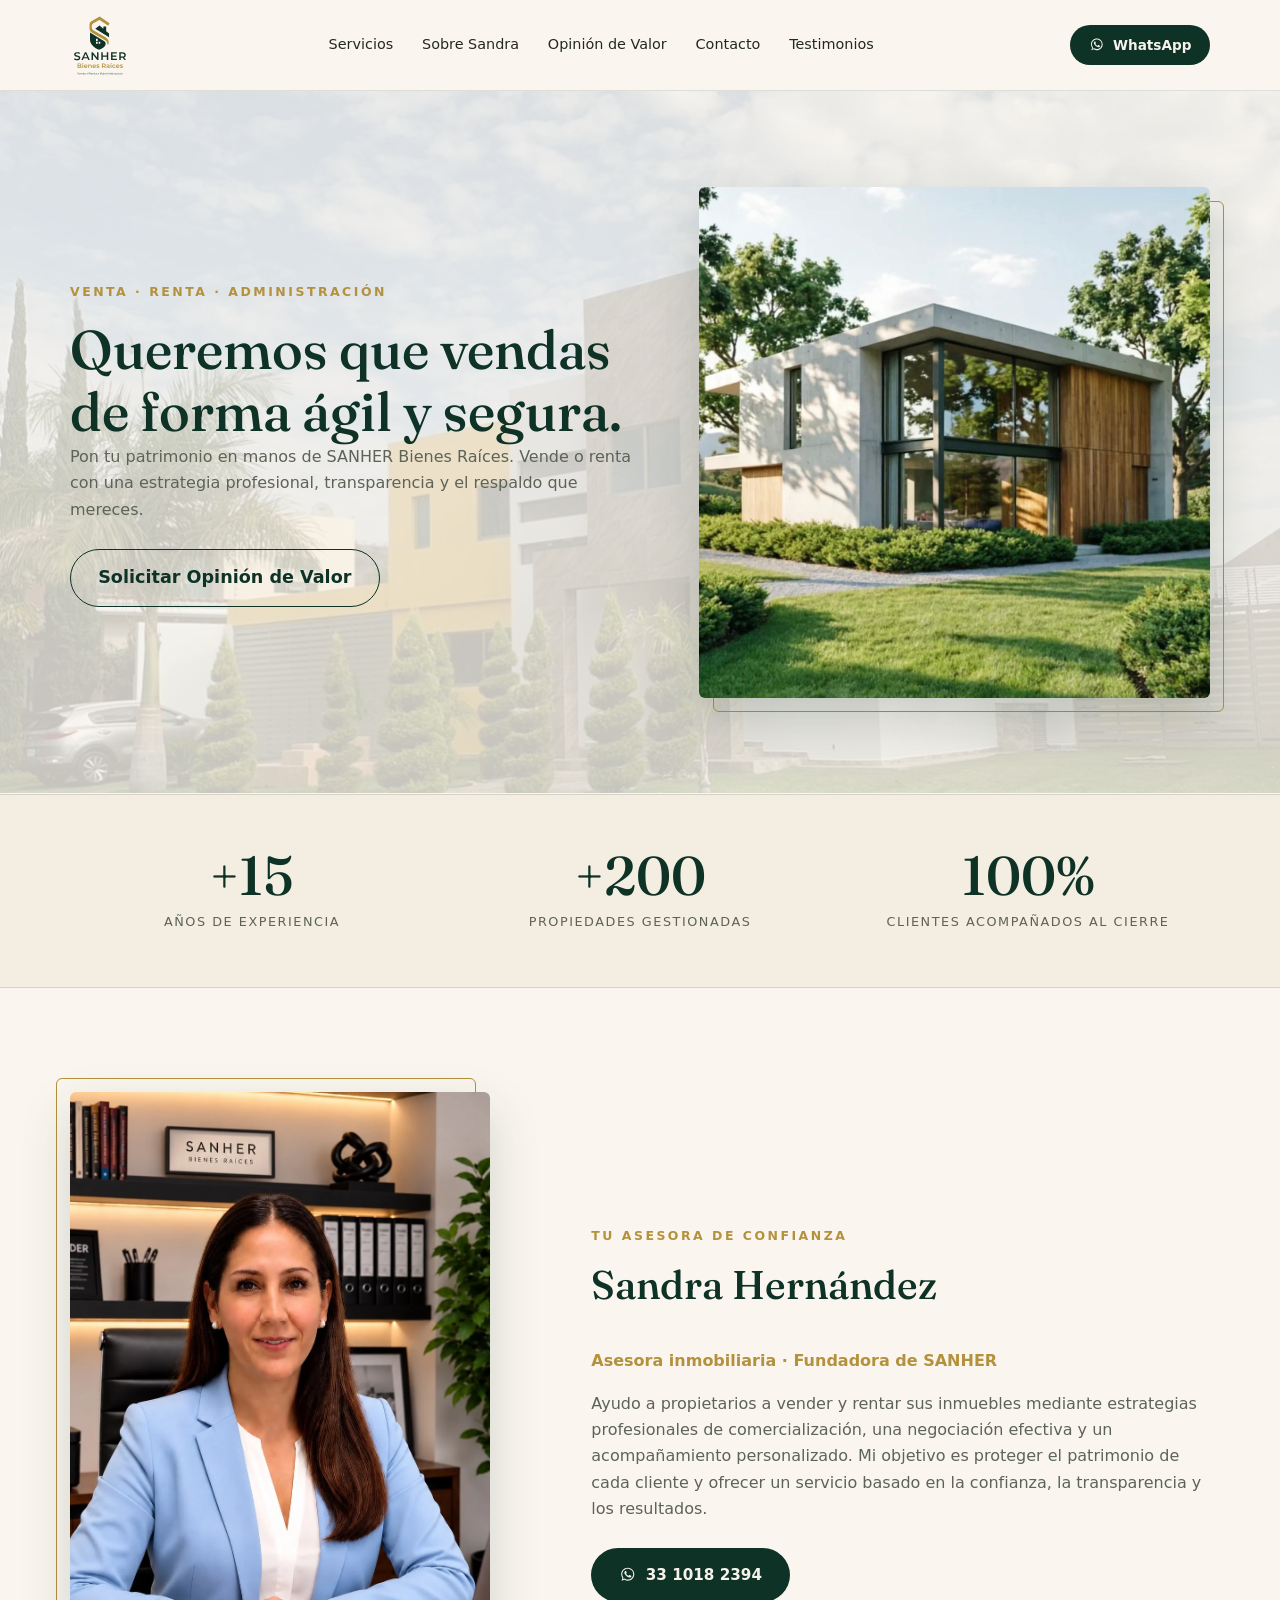
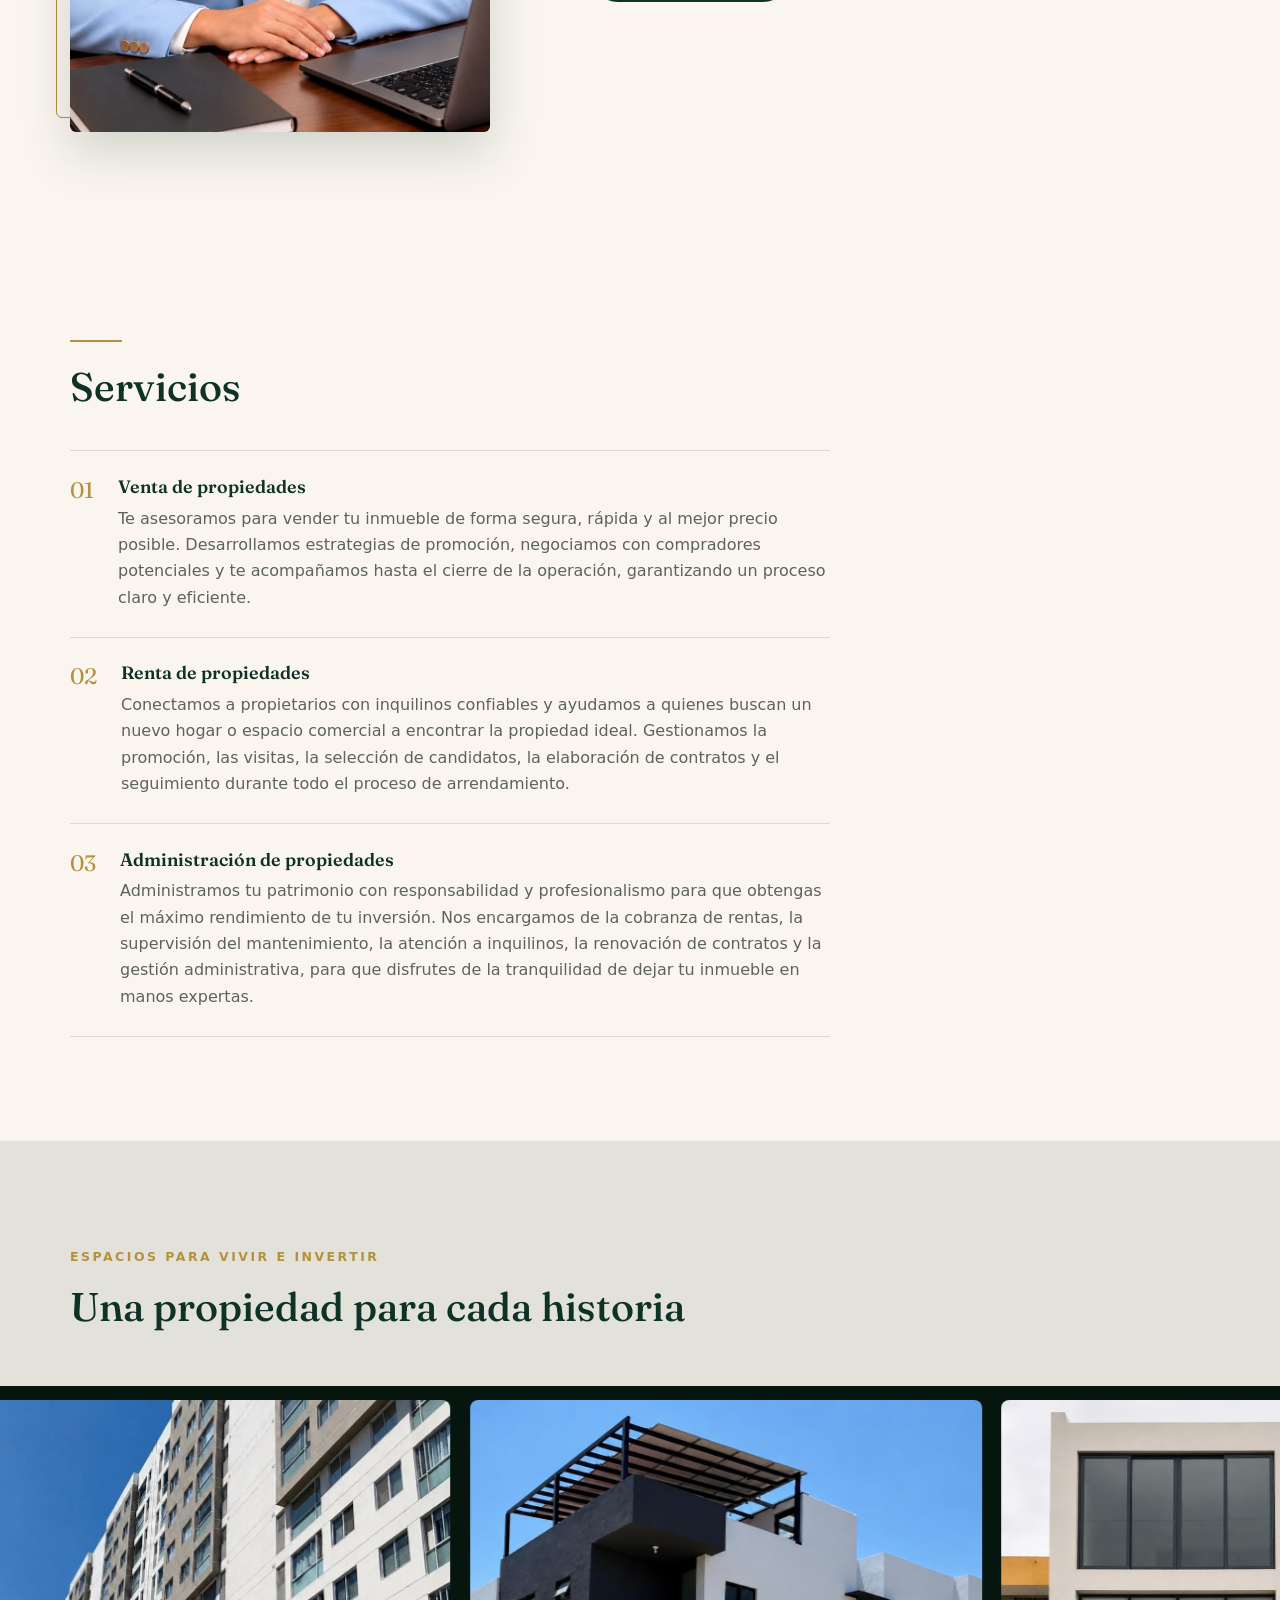
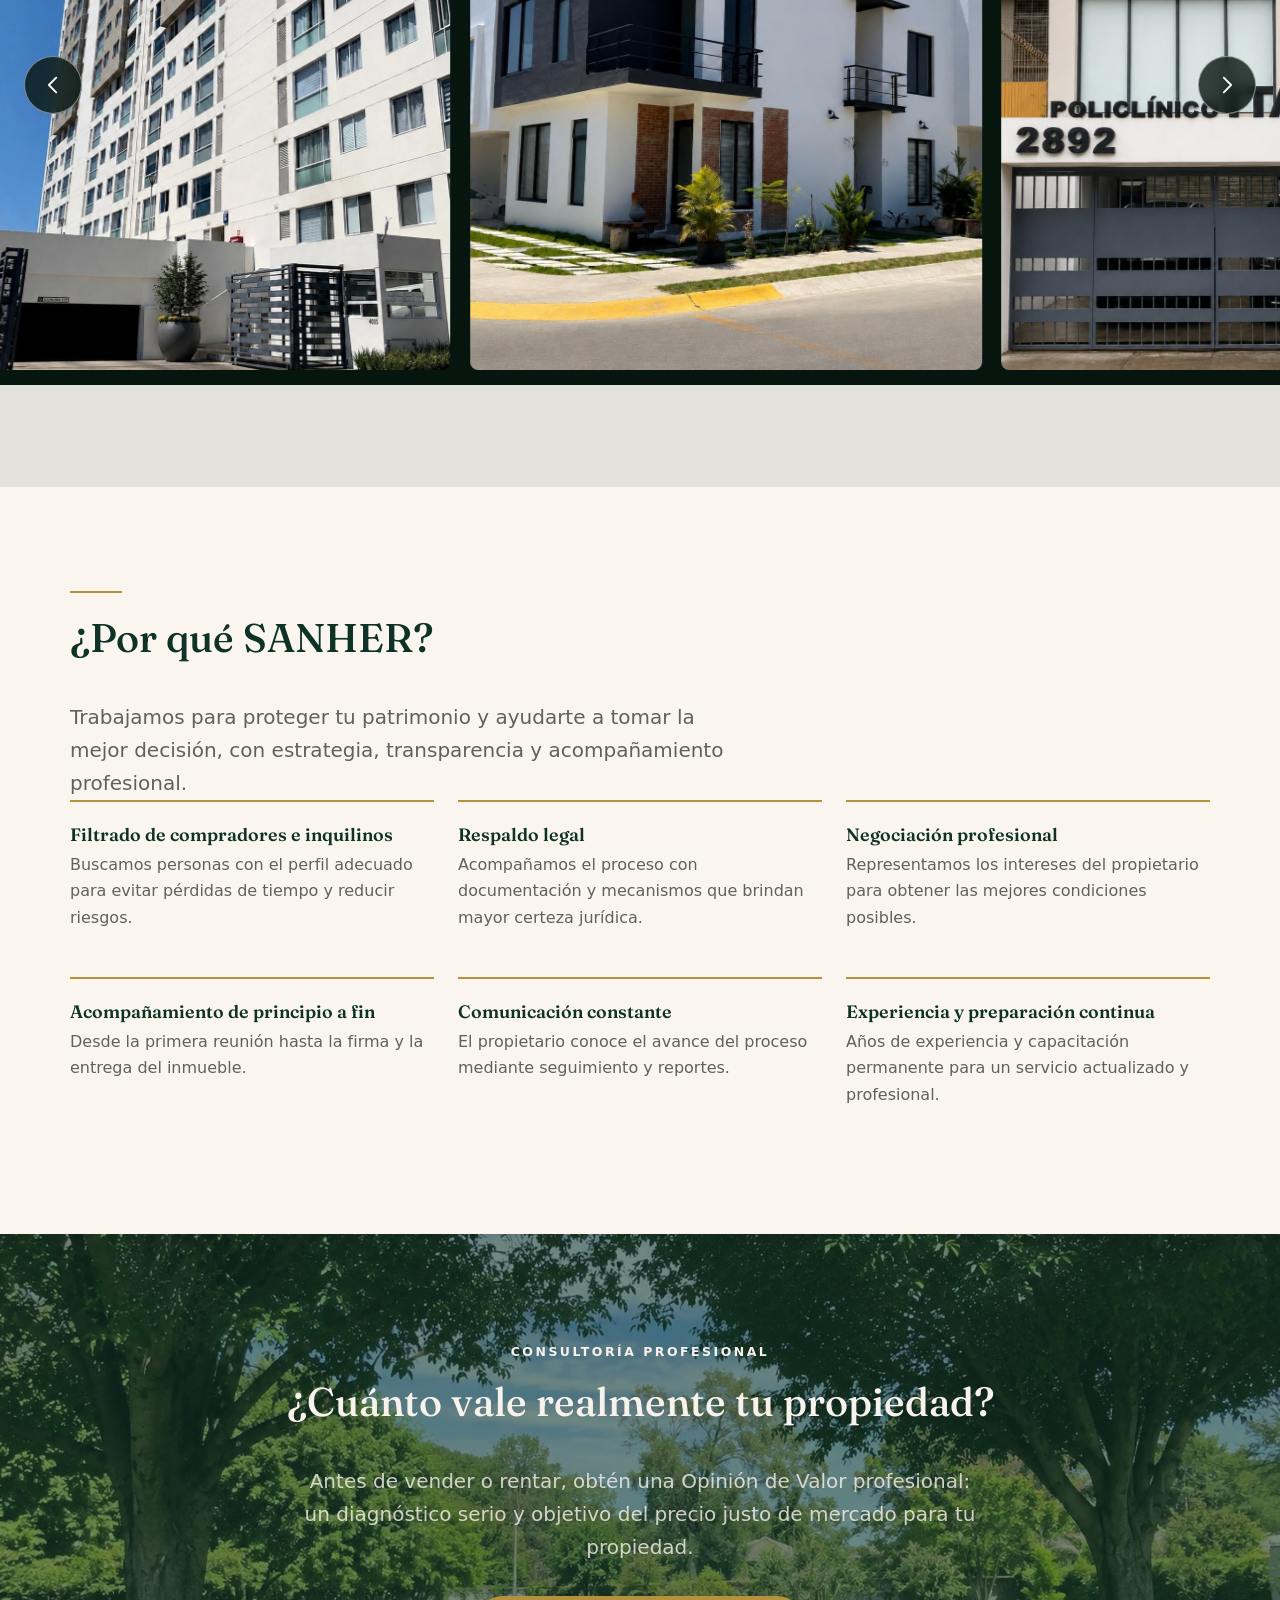
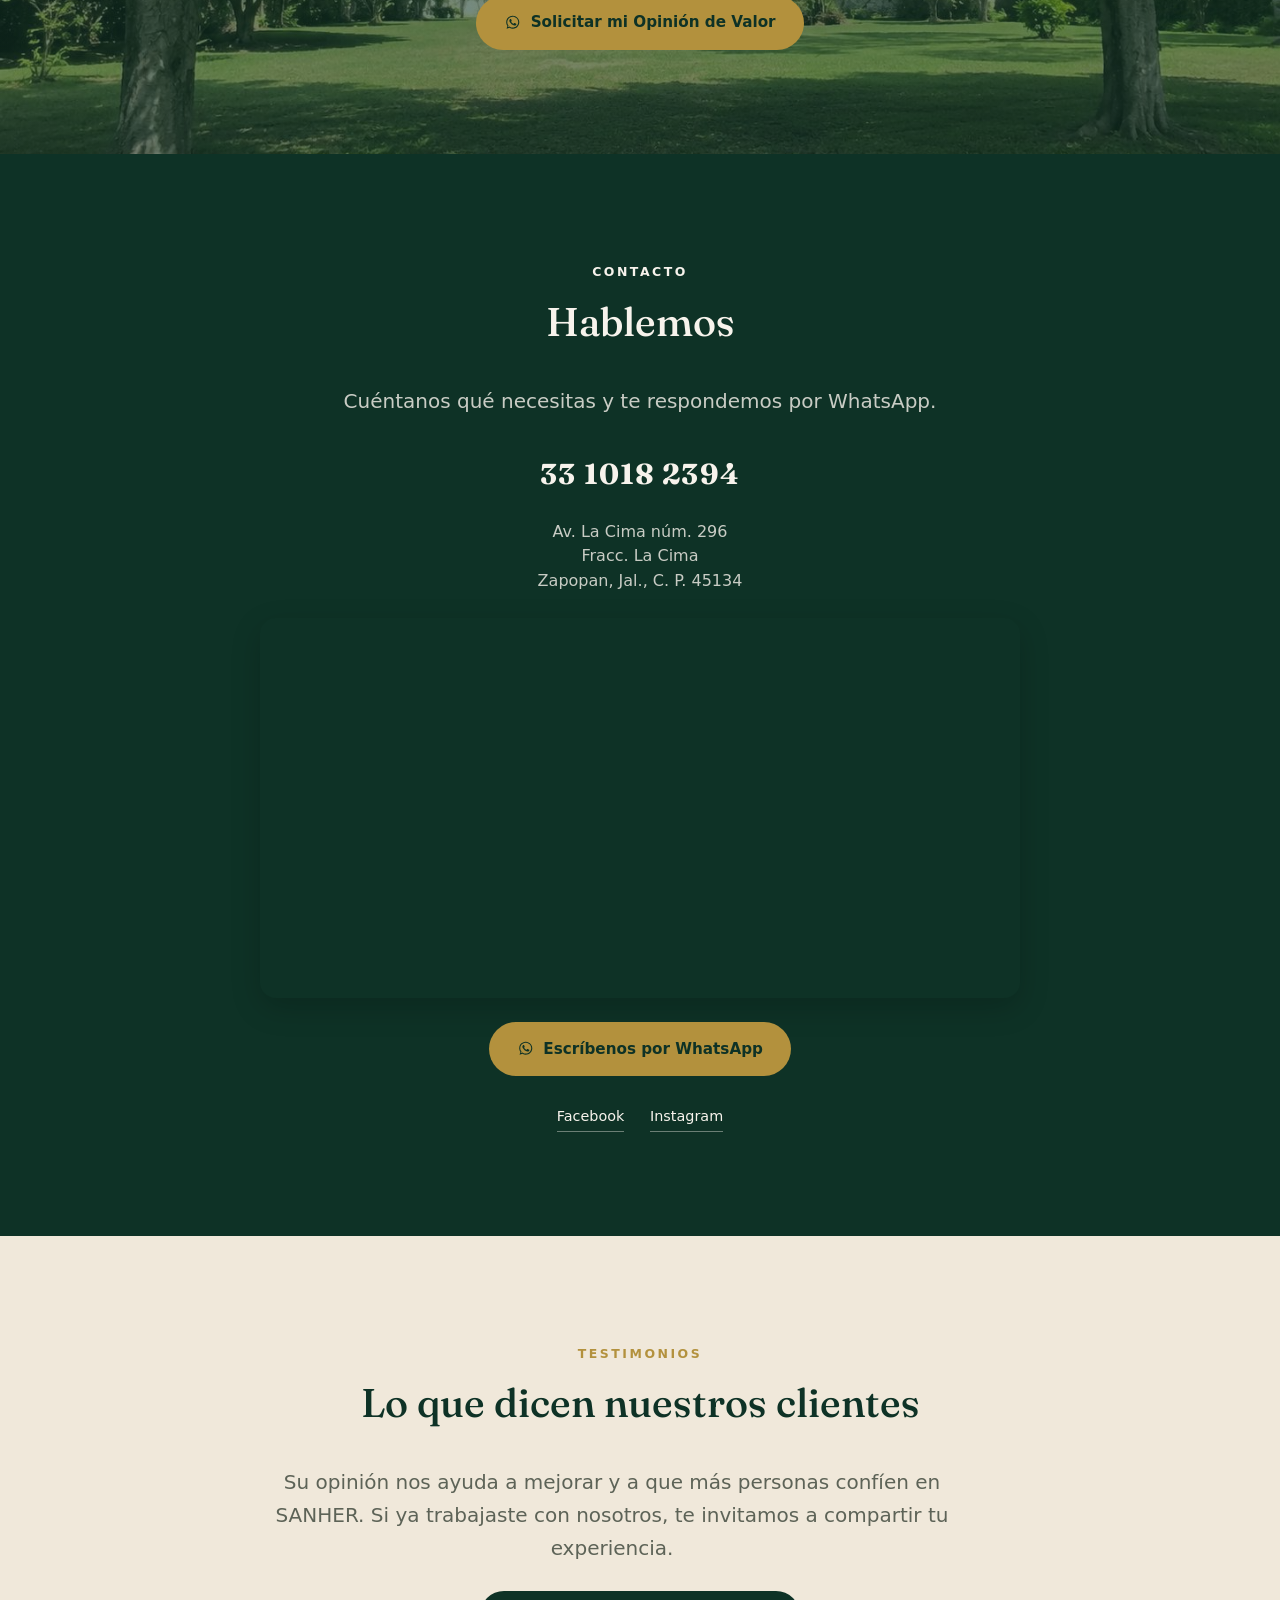
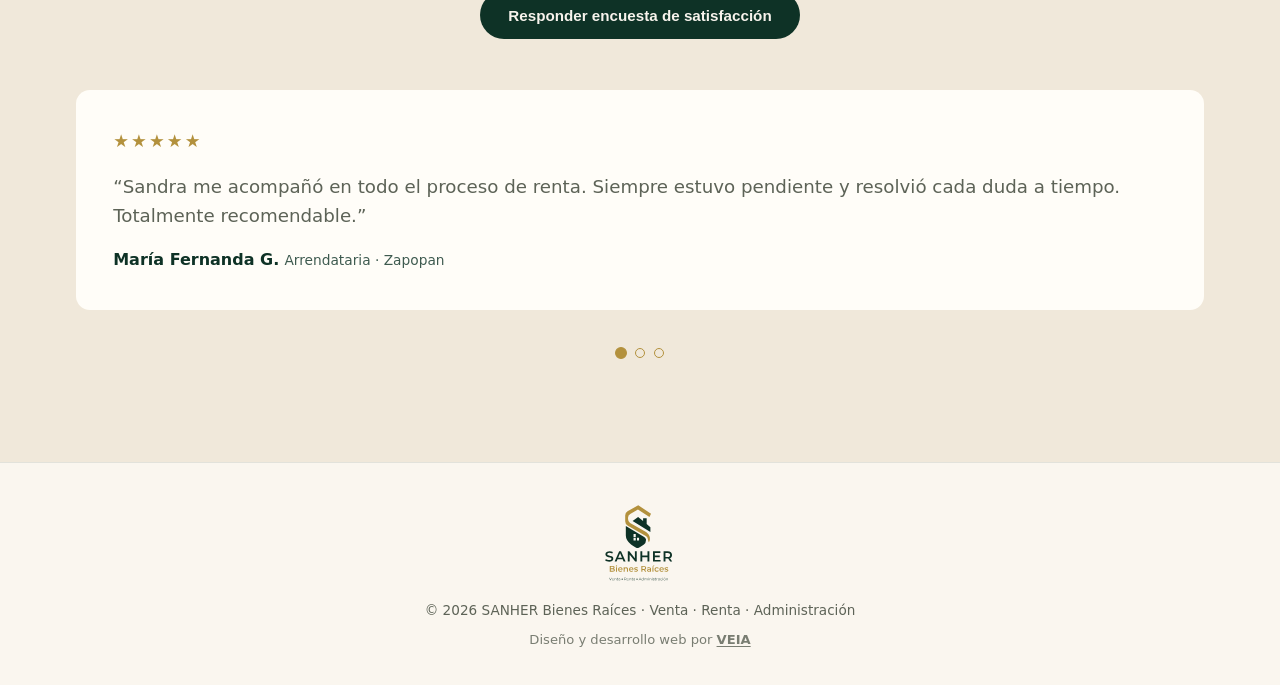
==== commit c21897d8: "Conectar carrusel con testimonios aprobados" ====
--- a/index.html
+++ b/index.html
@@ -126,8 +126,84 @@
 </a> <div class="redes" data-astro-cid-ue7ehvbg> <a href="https://www.facebook.com/sandra.hernandezgudino/" target="_blank" rel="noopener" data-astro-cid-ue7ehvbg>Facebook</a> <a href="https://www.instagram.com/sanherbienesraices/" target="_blank" rel="noopener" data-astro-cid-ue7ehvbg>Instagram</a> </div> </div> </section> <section class="seccion fr-testimonios" id="testimonios" data-astro-cid-ue7ehvbg> <div class="contenedor revelar" data-astro-cid-ue7ehvbg> <div class="fr-testimonios__intro"> <span class="antetitulo" data-astro-cid-ue7ehvbg>Testimonios</span> <h2 data-astro-cid-ue7ehvbg>Lo que dicen nuestros clientes</h2> <p class="destacado" data-astro-cid-ue7ehvbg>Su opinión nos ayuda a mejorar y a que más personas confíen en SANHER. Si ya trabajaste con nosotros, te invitamos a compartir tu experiencia.</p> <button class="boton boton--primario fr-testimonios__boton" type="button" id="abrir-encuesta" data-astro-cid-ue7ehvbg>Responder encuesta de satisfacción</button> </div> <div class="encuesta" id="encuesta" hidden data-astro-cid-ue7ehvbg> <div class="encuesta__barra" data-astro-cid-ue7ehvbg> <span class="encuesta__titulo" data-astro-cid-ue7ehvbg>Encuesta de Satisfacción · SANHER</span> <button class="encuesta__cerrar" type="button" id="cerrar-encuesta" aria-label="Cerrar encuesta" data-astro-cid-ue7ehvbg>×</button> </div> <div class="encuesta__form" data-astro-cid-ue7ehvbg> <iframe title="Encuesta de Satisfacción SANHER" src="https://docs.google.com/forms/d/e/1FAIpQLSdJR6LCQH31qK079jsHk7oFDmlsTov2qRGEISjXrUlI9oK1BQ/viewform" width="640" height="2460" frameborder="0" marginheight="0" marginwidth="0" style="border:0;width:100%;height:2460px" loading="lazy" data-astro-cid-ue7ehvbg>Cargando…</iframe> </div> <div class="encuesta__ok" data-astro-cid-ue7ehvbg> <h3 data-astro-cid-ue7ehvbg>¡Gracias por tu opinión!</h3> <p data-astro-cid-ue7ehvbg>Tu respuesta fue enviada. Si autorizaste compartir tu testimonio, aparecerá aquí en cuanto lo aprobemos. ¡Gracias por confiar en SANHER!</p> </div> </div> <div class="testi-carrusel" data-testi-carrusel role="region" aria-roledescription="carrusel" aria-label="Testimonios de clientes" data-astro-cid-ue7ehvbg> <div class="testi-lista" data-astro-cid-ue7ehvbg> <div class="testi-track" data-testi-track data-astro-cid-ue7ehvbg> <div class="testi-slide" data-testi-slide data-astro-cid-ue7ehvbg> <blockquote class="testi-tarjeta" data-astro-cid-ue7ehvbg> <span class="testi-tarjeta__estrellas" aria-hidden="true" data-astro-cid-ue7ehvbg>★★★★★</span> <p class="testi-tarjeta__quote" data-astro-cid-ue7ehvbg>“Sandra me acompañó en todo el proceso de renta. Siempre estuvo pendiente y resolvió cada duda a tiempo. Totalmente recomendable.”</p> <footer data-astro-cid-ue7ehvbg> <span class="testi-tarjeta__autor" data-astro-cid-ue7ehvbg>María Fernanda G.</span> <span class="testi-tarjeta__rol" data-astro-cid-ue7ehvbg>Arrendataria · Zapopan</span> </footer> </blockquote> </div> <div class="testi-slide" data-testi-slide data-astro-cid-ue7ehvbg> <blockquote class="testi-tarjeta" data-astro-cid-ue7ehvbg> <span class="testi-tarjeta__estrellas" aria-hidden="true" data-astro-cid-ue7ehvbg>★★★★★</span> <p class="testi-tarjeta__quote" data-astro-cid-ue7ehvbg>“Profesionalismo desde el primer contacto. Logró rentar mi propiedad en poco tiempo y con un inquilino de confianza.”</p> <footer data-astro-cid-ue7ehvbg> <span class="testi-tarjeta__autor" data-astro-cid-ue7ehvbg>Jorge Ramírez</span> <span class="testi-tarjeta__rol" data-astro-cid-ue7ehvbg>Arrendador · Guadalajara</span> </footer> </blockquote> </div> <div class="testi-slide" data-testi-slide data-astro-cid-ue7ehvbg> <blockquote class="testi-tarjeta" data-astro-cid-ue7ehvbg> <span class="testi-tarjeta__estrellas" aria-hidden="true" data-astro-cid-ue7ehvbg>★★★★★</span> <p class="testi-tarjeta__quote" data-astro-cid-ue7ehvbg>“Transparencia total en cada paso. Sentí mi patrimonio en buenas manos desde el inicio hasta el cierre.”</p> <footer data-astro-cid-ue7ehvbg> <span class="testi-tarjeta__autor" data-astro-cid-ue7ehvbg>Ana L.</span> <span class="testi-tarjeta__rol" data-astro-cid-ue7ehvbg>Propietaria · Tlajomulco</span> </footer> </blockquote> </div> </div> </div> <div class="testi-puntos" data-testi-puntos data-astro-cid-ue7ehvbg></div> </div> </div> </section> </main> <footer class="footer" data-astro-cid-ue7ehvbg> <div class="contenedor" data-astro-cid-ue7ehvbg> <a class="marca" href="#inicio" aria-label="SANHER Bienes Raíces"> <img class="marca__logo" src="./img/logo-sanher.svg" alt="SANHER Bienes Raíces" width="254" height="277"> </a> <p data-astro-cid-ue7ehvbg>© <span id="anio" data-astro-cid-ue7ehvbg></span> SANHER Bienes Raíces · Venta · Renta · Administración</p> <p class="footer__credito" style="margin-top:.45rem;font-size:.82rem;opacity:.82" data-astro-cid-ue7ehvbg>Diseño y desarrollo web por <a href="https://veia.com.mx/" target="_blank" rel="noopener" aria-label="Visitar el sitio web de VEIA" style="color:inherit;font-weight:700;text-decoration:underline;text-underline-offset:.18em" data-astro-cid-ue7ehvbg>VEIA</a></p> </div> </footer> <a class="ws-flotante" href="https://wa.me/523310182394?text=Hola%2C%20vi%20la%20p%C3%A1gina%20de%20SANHER%20y%20me%20gustar%C3%ADa%20recibir%20m%C3%A1s%20informaci%C3%B3n." target="_blank" rel="noopener" aria-label="Escríbenos por WhatsApp" data-astro-cid-ue7ehvbg> <svg class viewBox="0 0 32 32" aria-hidden="true"> <path d="M16 3C9.4 3 4 8.3 4 14.9c0 2.6.8 5 2.3 7L4.7 27l5.3-1.7c1.9 1.2 4 1.8 6 1.8 6.6 0 12-5.3 12-11.9S22.6 3 16 3Zm0 21.8c-1.9 0-3.7-.6-5.3-1.6l-.4-.2-3.1 1 1-3-.3-.4a9.6 9.6 0 0 1-1.9-5.7c0-5.4 4.5-9.8 10-9.8s10 4.4 10 9.8-4.5 9.9-10 9.9Zm5.5-7.4c-.3-.2-1.8-.9-2-1-.3-.1-.5-.2-.7.1-.2.3-.8 1-1 1.2-.2.2-.4.2-.7.1a8.1 8.1 0 0 1-4-3.5c-.3-.5.3-.5.9-1.7.1-.2 0-.4 0-.6l-.9-2.2c-.2-.6-.5-.5-.7-.5h-.6c-.2 0-.5.1-.8.4-.3.3-1.1 1-1.1 2.6s1.1 3 1.3 3.2c.2.2 2.2 3.4 5.4 4.7 2 .9 2.8 1 3.8.8.6-.1 1.8-.7 2-1.4.3-.7.3-1.3.2-1.4l-1-.8Z"></path> </svg> </a>    <script type="module">const c=new IntersectionObserver(e=>{for(const t of e)t.isIntersecting&&(t.target.classList.add("visto"),c.unobserve(t.target))},{threshold:.12});document.querySelectorAll(".revelar").forEach(e=>c.observe(e));const o=document.querySelector(".ws-flotante"),r=document.querySelector(".hero, .fr-hero");o&&r&&new IntersectionObserver(([e])=>o.classList.toggle("visible",!e.isIntersecting),{rootMargin:"-20% 0px 0px 0px"}).observe(r);const n=document.querySelectorAll(".faq details");n.forEach(e=>e.addEventListener("toggle",()=>{e.open&&n.forEach(t=>t!==e&&(t.open=!1))}));const s=document.getElementById("anio");s&&(s.textContent=String(new Date().getFullYear()));
 // Encuesta de satisfacción
 const encuesta=document.getElementById("encuesta"),abrirEncuesta=document.getElementById("abrir-encuesta"),cerrarEncuesta=document.getElementById("cerrar-encuesta");if(abrirEncuesta&&encuesta){abrirEncuesta.addEventListener("click",()=>{encuesta.hidden=false;encuesta.classList.remove("encuesta--gracias");encuesta.scrollIntoView({behavior:"smooth",block:"start"})});cerrarEncuesta&&cerrarEncuesta.addEventListener("click",()=>{encuesta.hidden=true})}
-// Testimonios: carrusel automático
-const track=document.querySelector("[data-testi-track]"),puntosWrap=document.querySelector("[data-testi-puntos]"),slidesT=[...(document.querySelectorAll("[data-testi-slide]")||[])];if(track&&slidesT.length>1&&puntosWrap){const total=slidesT.length;let idxT=0,timerT=null;const build=()=>{puntosWrap.innerHTML=slidesT.map((_,i)=>`<button class="testi-punto" data-i="${i}" aria-label="Ver testimonio ${i+1}"></button>`).join("");puntosWrap.querySelectorAll(".testi-punto").forEach(p=>p.addEventListener("click",()=>{idxT=Number(p.dataset.i);mostrar();reiniciar()}))};const mostrar=()=>{track.style.transform="translateX("+(-idxT*100)+"%)";puntosWrap.querySelectorAll(".testi-punto").forEach((p,i)=>p.setAttribute("aria-current",i===idxT?"true":"false"))};const reiniciar=()=>{if(timerT)clearInterval(timerT);if(!window.matchMedia("(prefers-reduced-motion: reduce)").matches)timerT=setInterval(()=>{idxT=(idxT+1)%total;mostrar()},6000)};build();mostrar();reiniciar();track.addEventListener("pointerenter",()=>timerT&&clearInterval(timerT));track.addEventListener("pointerleave",reiniciar)}
+// Testimonios aprobados: Google Sheets vía Apps Script, con contenido estático de respaldo.
+const TESTIMONIOS_URL="https://script.google.com/macros/s/AKfycbwfOg5Yc_T-yvBhdGDz8qBOWOxAanyXnfH-G3nfEnNI92093QiP-WRvLf_2bdLcwYp1/exec";
+const track=document.querySelector("[data-testi-track]");
+const puntosWrap=document.querySelector("[data-testi-puntos]");
+let testiTimer=null;
+
+const crearTestimonio=({nombre,como,testimonio})=>{
+  const slide=document.createElement("div");
+  slide.className="testi-slide";
+  slide.dataset.testiSlide="";
+  const tarjeta=document.createElement("blockquote");
+  tarjeta.className="testi-tarjeta";
+  const estrellas=document.createElement("span");
+  estrellas.className="testi-tarjeta__estrellas";
+  estrellas.setAttribute("aria-hidden","true");
+  estrellas.textContent="★★★★★";
+  const cita=document.createElement("p");
+  cita.className="testi-tarjeta__quote";
+  cita.textContent=`“${String(testimonio||"").trim()}”`;
+  const pie=document.createElement("footer");
+  const autor=document.createElement("span");
+  autor.className="testi-tarjeta__autor";
+  autor.textContent=String(nombre||"Cliente SANHER").trim();
+  const rol=document.createElement("span");
+  rol.className="testi-tarjeta__rol";
+  rol.textContent=String(como||"Cliente").trim();
+  pie.append(autor,rol);
+  tarjeta.append(estrellas,cita,pie);
+  slide.append(tarjeta);
+  return slide;
+};
+
+const iniciarCarruselTestimonios=()=>{
+  if(!track||!puntosWrap)return;
+  if(testiTimer)clearInterval(testiTimer);
+  const slides=[...track.querySelectorAll("[data-testi-slide]")];
+  puntosWrap.replaceChildren();
+  track.style.transform="translateX(0)";
+  if(slides.length<2)return;
+  let indice=0;
+  const mostrar=()=>{
+    track.style.transform=`translateX(${-indice*100}%)`;
+    puntosWrap.querySelectorAll(".testi-punto").forEach((p,i)=>p.setAttribute("aria-current",i===indice?"true":"false"));
+  };
+  const reiniciar=()=>{
+    if(testiTimer)clearInterval(testiTimer);
+    if(!window.matchMedia("(prefers-reduced-motion: reduce)").matches){
+      testiTimer=setInterval(()=>{indice=(indice+1)%slides.length;mostrar()},6000);
+    }
+  };
+  slides.forEach((_,i)=>{
+    const punto=document.createElement("button");
+    punto.className="testi-punto";
+    punto.type="button";
+    punto.setAttribute("aria-label",`Ver testimonio ${i+1}`);
+    punto.addEventListener("click",()=>{indice=i;mostrar();reiniciar()});
+    puntosWrap.append(punto);
+  });
+  mostrar();
+  reiniciar();
+};
+
+window.__sanherTestimonios=data=>{
+  if(data?.ok&&Array.isArray(data.data)&&data.data.length&&track){
+    track.replaceChildren(...data.data.map(crearTestimonio));
+  }
+  iniciarCarruselTestimonios();
+  delete window.__sanherTestimonios;
+};
+
+iniciarCarruselTestimonios();
+if(track){
+  const fuente=document.createElement("script");
+  fuente.src=`${TESTIMONIOS_URL}?accion=aprobados&callback=__sanherTestimonios&_=${Date.now()}`;
+  fuente.async=true;
+  fuente.onerror=()=>delete window.__sanherTestimonios;
+  document.head.append(fuente);
+}
 </script> <script>
 (()=>{const propiedades=[{"src":"./img/galeria/propiedad-01.jpeg?v=20260727-relacion-01","alt":"Fachada de edificio residencial contemporáneo","direccion":"Eutimio Pinzón núm. 927\nCondominio Tres Lagos\nCol. Lomas de Independencia\nGuadalajara, Jal."},{"src":"./img/galeria/propiedad-02.jpeg?v=20260727-relacion-01","alt":"Casa contemporánea en blanco y negro","direccion":"Av. La Cima núm. 296-71\nFracc. La Cima\nZapopan, Jal."},{"src":"./img/galeria/propiedad-03.jpeg?v=20260727-relacion-01","alt":"Fachada del Policlínico Italia","direccion":"Jesús García núm. 2892\nCol. Prados Providencia\nGuadalajara, Jal."},{"src":"./img/galeria/propiedad-04.jpeg?v=20260727-relacion-01","alt":"Local comercial con amplios ventanales","direccion":"Agustín Yáñez núm. 184-B\nCol. Centro\nCocula, Jal."},{"src":"./img/galeria/propiedad-05.jpeg?v=20260727-relacion-01","alt":"Terreno arbolado con área verde","direccion":"La Acordada, lote 14, manzana 9\nFracc. Colinas de Santa Anita\nTlajomulco de Zúñiga, Jal."},{"src":"./img/galeria/propiedad-06.jpeg?v=20260727-relacion-01","alt":"Casa con fachada naranja y detalles de piedra","direccion":"Av. Valle de San Isidro núm. 61-44\nFracc. Valle de San Isidro\nZapopan, Jal."},{"src":"./img/galeria/propiedad-07.jpeg?v=20260727-relacion-01","alt":"Edificio de departamentos contemporáneo","direccion":"Vista del Amanecer núm. 6300, interior 69\nFracc. Paisaje del Tesoro\nSan Pedro Tlaquepaque, Jal."},{"src":"./img/galeria/propiedad-08.jpeg?v=20260727-relacion-01","alt":"Conjunto residencial con torres y áreas verdes","direccion":"Francisco I. Madero núm. 2345\nProl. Mariano Otero\nZapopan, Jal."},{"src":"./img/galeria/propiedad-09.jpeg?v=20260727-relacion-01","alt":"Casa contemporánea blanca y amarilla","direccion":"La Alameda núm. 262\nFracc. Colinas de Santa Anita\nTlajomulco de Zúñiga, Jal."},{"src":"./img/galeria/propiedad-10.jpeg?v=20260727-relacion-01","alt":"Edificio residencial con balcones y jardineras","direccion":"Av. La Paz núm. 2168\nCondominio Brune\nColonia Lafayette\nGuadalajara, Jal."}];const raiz=document.querySelector("[data-prop-carrusel]"),pista=raiz?.querySelector("[data-carrusel-pista]"),ventana=raiz?.querySelector("[data-carrusel-ventana]"),slides=[...(raiz?.querySelectorAll("[data-carrusel-slide]")||[])],modal=document.getElementById("galeria-modal"),imagen=document.getElementById("galeria-modal-imagen"),direccion=document.getElementById("galeria-modal-direccion"),enlace=document.getElementById("galeria-modal-enlace");if(!raiz||!pista||!ventana||slides.length<propiedades.length*2||!(modal instanceof HTMLDialogElement)||!imagen||!direccion||!enlace)return;const reduce=window.matchMedia("(prefers-reduced-motion: reduce)");let desplazamiento=0,anchoVuelta=0,paso=0,ultimoTiempo=null,pausado=false,animando=false,raf=0,actual=0,ultimoFoco=null,inicioX=null;const medir=()=>{anchoVuelta=slides[propiedades.length].offsetLeft-slides[0].offsetLeft;paso=slides[1].offsetLeft-slides[0].offsetLeft;if(anchoVuelta>0){desplazamiento=((desplazamiento%anchoVuelta)+anchoVuelta)%anchoVuelta;dibujar()}};const dibujar=(normalizar=true)=>{if(normalizar&&anchoVuelta>0)desplazamiento=((desplazamiento%anchoVuelta)+anchoVuelta)%anchoVuelta;pista.style.transform="translate3d("+(-desplazamiento)+"px,0,0)"};const ciclo=t=>{if(ultimoTiempo===null)ultimoTiempo=t;const dt=Math.min((t-ultimoTiempo)/1000,.06);ultimoTiempo=t;if(!pausado&&!animando&&!modal.open&&!document.hidden&&!reduce.matches&&anchoVuelta>0){desplazamiento+=34*dt;dibujar()}raf=requestAnimationFrame(ciclo)};const mover=dir=>{if(!paso||animando)return;animando=true;let inicio=desplazamiento;if(dir<0&&inicio<paso)inicio+=anchoVuelta;const fin=inicio+dir*paso,duracion=460,comienzo=performance.now();const cuadro=t=>{const p=Math.min((t-comienzo)/duracion,1),e=1-Math.pow(1-p,3);desplazamiento=inicio+(fin-inicio)*e;dibujar(false);if(p<1)requestAnimationFrame(cuadro);else{animando=false;dibujar();ultimoTiempo=null}};requestAnimationFrame(cuadro)};const mostrarModal=i=>{actual=(i+propiedades.length)%propiedades.length;const p=propiedades[actual];imagen.src=p.src;imagen.alt=p.alt;direccion.textContent=p.direccion;enlace.href="https://www.google.com/maps/search/?api=1&query="+encodeURIComponent(p.direccion.replace(/\n/g,", "))};const abrir=i=>{ultimoFoco=document.activeElement;mostrarModal(i);modal.showModal();document.body.classList.add("galeria-abierta")};const cerrar=()=>{if(modal.open)modal.close()};raiz.querySelector("[data-carrusel-anterior]")?.addEventListener("click",()=>mover(-1));raiz.querySelector("[data-carrusel-siguiente]")?.addEventListener("click",()=>mover(1));raiz.querySelectorAll("[data-abrir-propiedad]").forEach(b=>b.addEventListener("click",()=>abrir(Number(b.dataset.abrirPropiedad))));ventana.addEventListener("pointerenter",()=>{pausado=true});ventana.addEventListener("pointerleave",()=>{pausado=false;ultimoTiempo=null});ventana.addEventListener("focusin",()=>{pausado=true});ventana.addEventListener("focusout",e=>{if(!ventana.contains(e.relatedTarget)){pausado=false;ultimoTiempo=null}});ventana.addEventListener("pointerdown",e=>{if(e.pointerType!=="mouse"||e.button===0)inicioX=e.clientX});ventana.addEventListener("pointerup",e=>{if(inicioX===null)return;const delta=e.clientX-inicioX;inicioX=null;if(Math.abs(delta)>55)mover(delta<0?1:-1)});ventana.addEventListener("pointercancel",()=>{inicioX=null});modal.querySelector(".galeria-modal__cerrar")?.addEventListener("click",cerrar);modal.querySelector("[data-modal-anterior]")?.addEventListener("click",()=>mostrarModal(actual-1));modal.querySelector("[data-modal-siguiente]")?.addEventListener("click",()=>mostrarModal(actual+1));modal.addEventListener("click",e=>{if(e.target===modal)cerrar()});modal.addEventListener("close",()=>{document.body.classList.remove("galeria-abierta");ultimoFoco?.focus();ultimoTiempo=null});document.addEventListener("keydown",e=>{if(!modal.open)return;if(e.key==="ArrowLeft"){e.preventDefault();mostrarModal(actual-1)}if(e.key==="ArrowRight"){e.preventDefault();mostrarModal(actual+1)}});window.addEventListener("resize",medir);document.addEventListener("visibilitychange",()=>{ultimoTiempo=null});reduce.addEventListener?.("change",()=>{ultimoTiempo=null});window.addEventListener("load",medir,{once:true});medir();raf=requestAnimationFrame(ciclo)})();
 </script></body> </html>
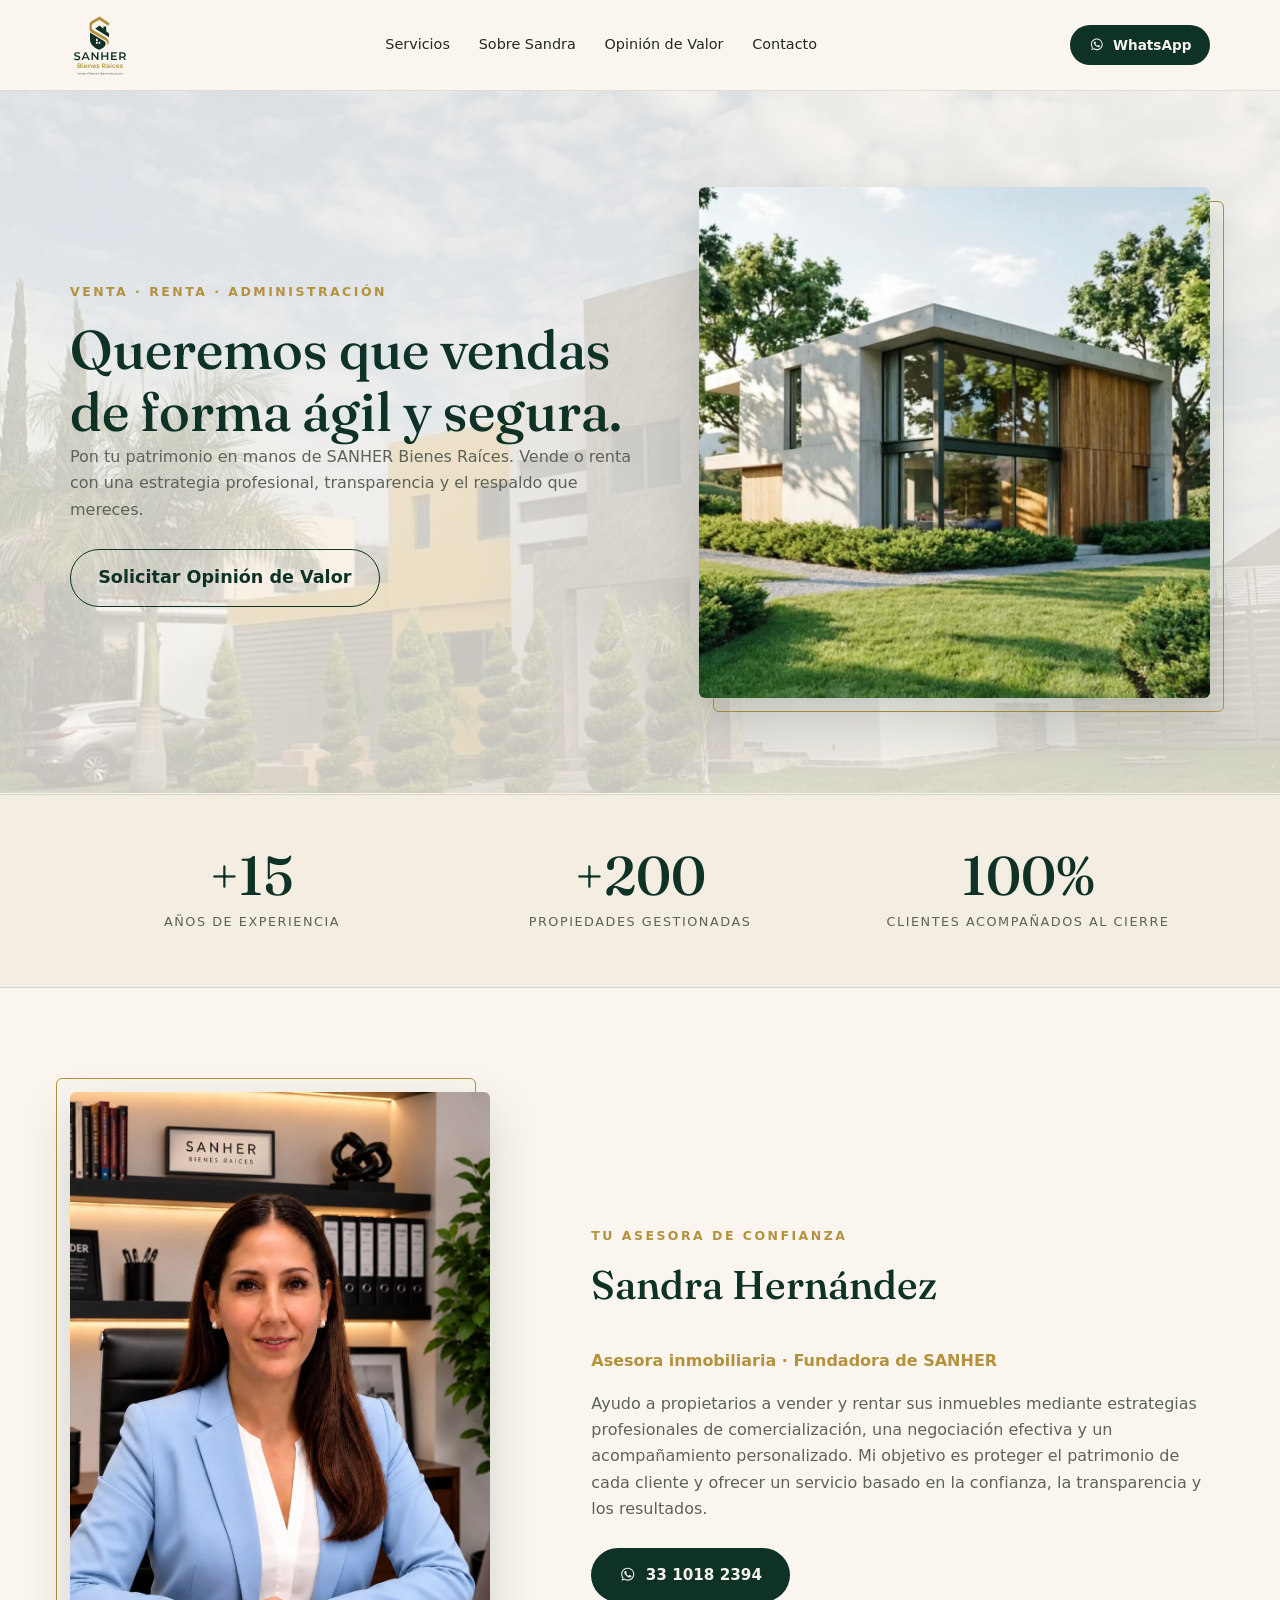
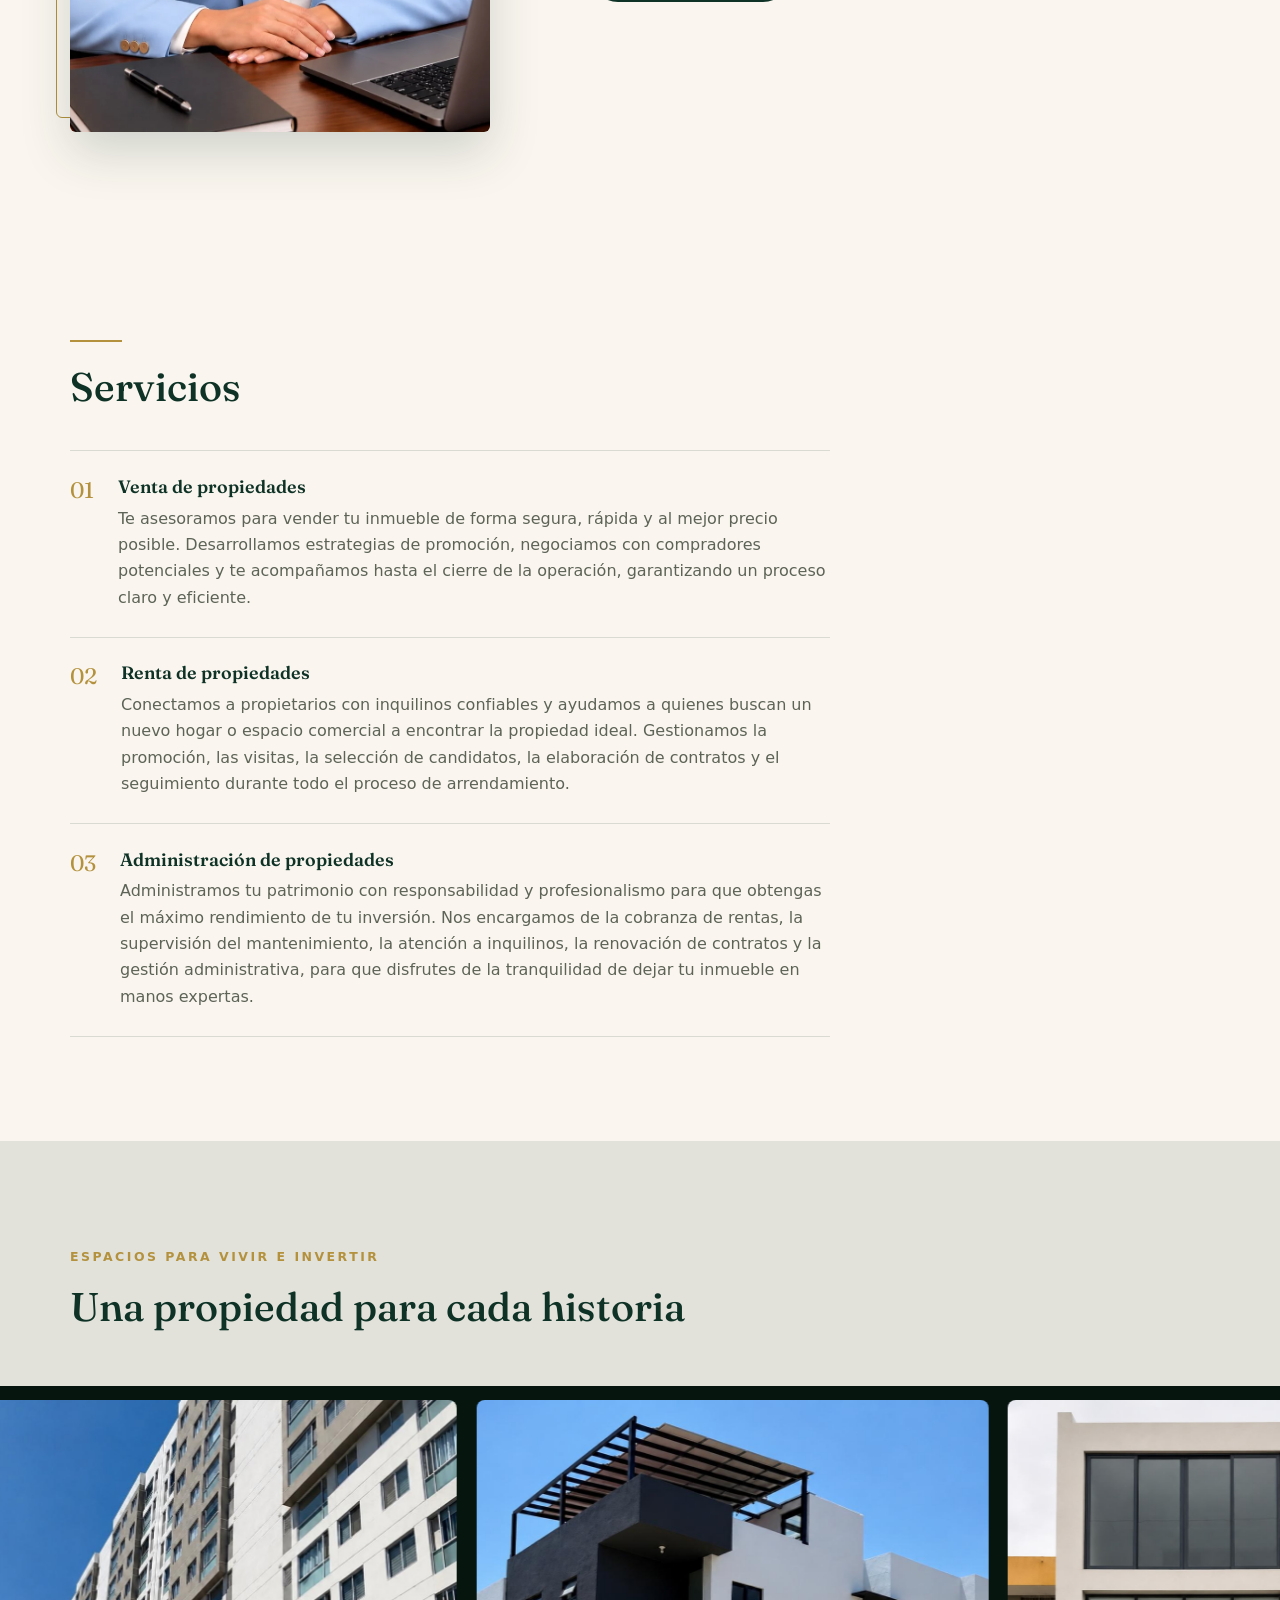
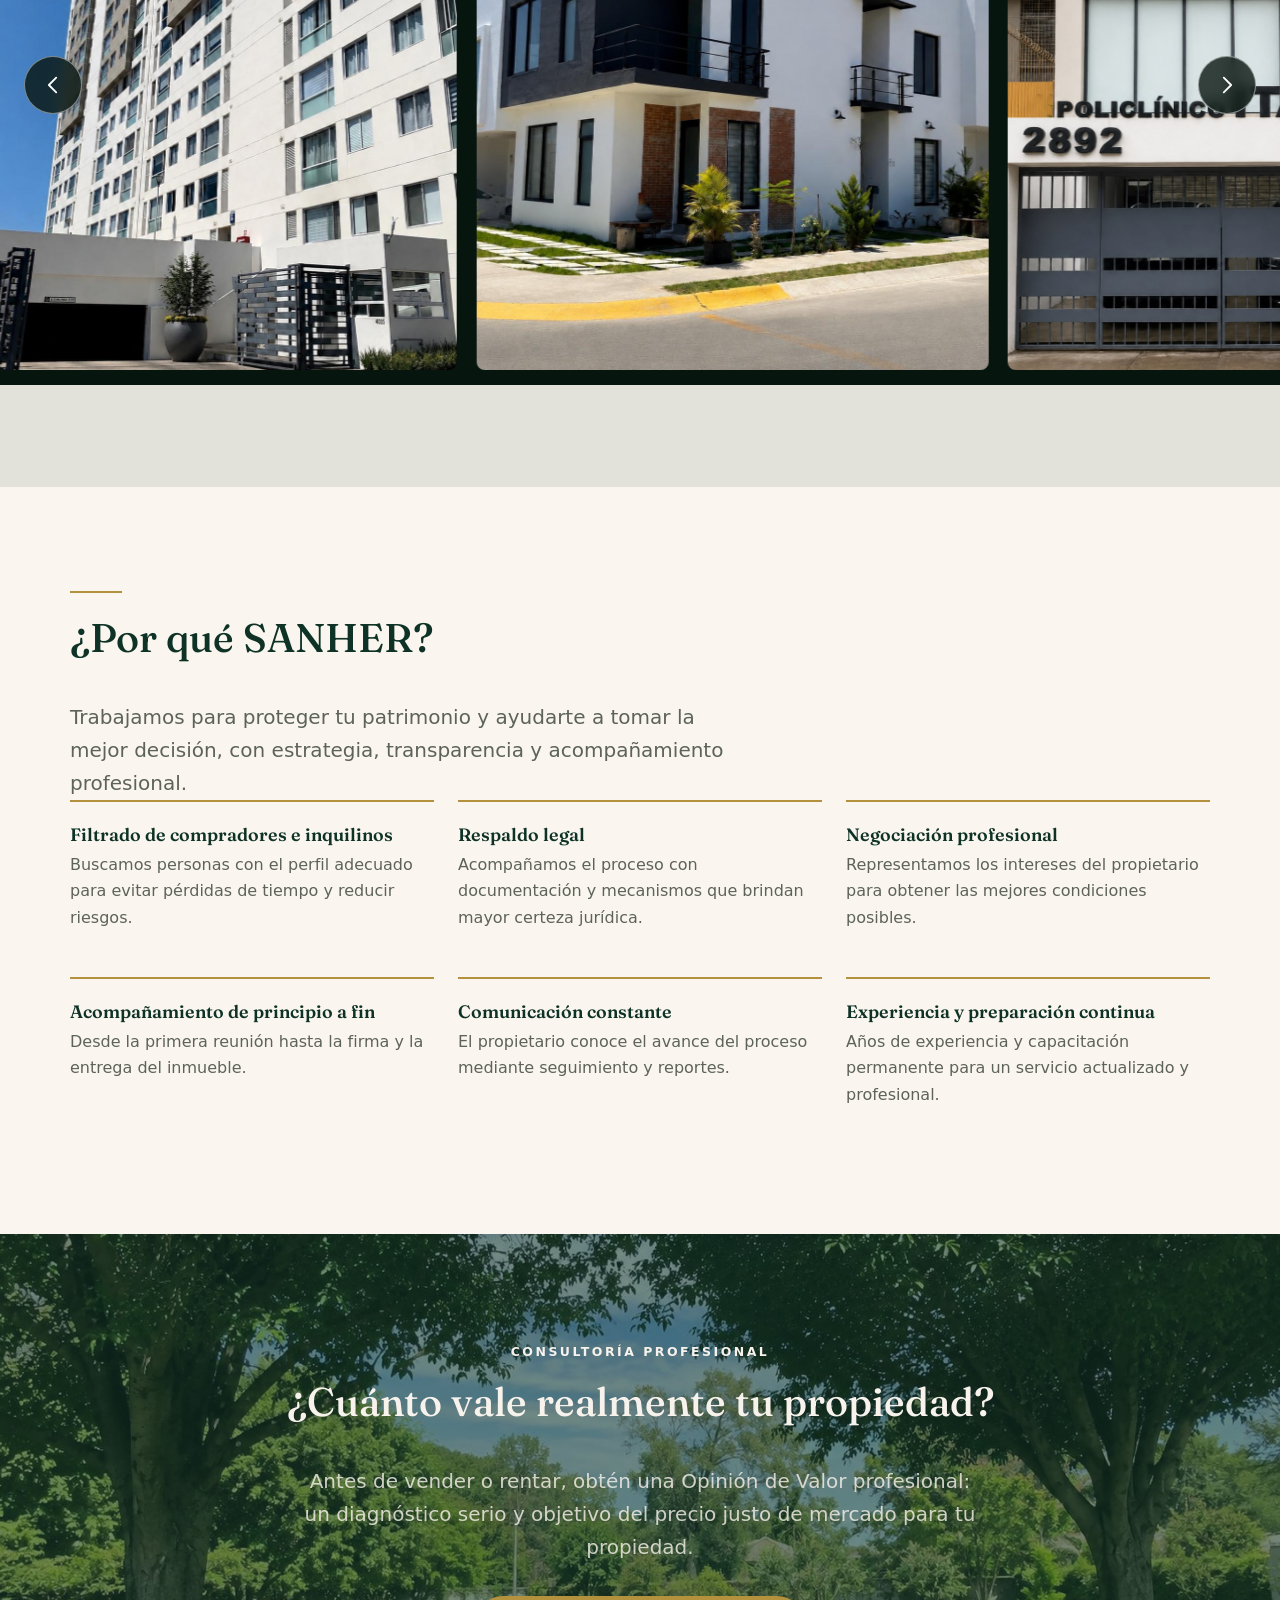
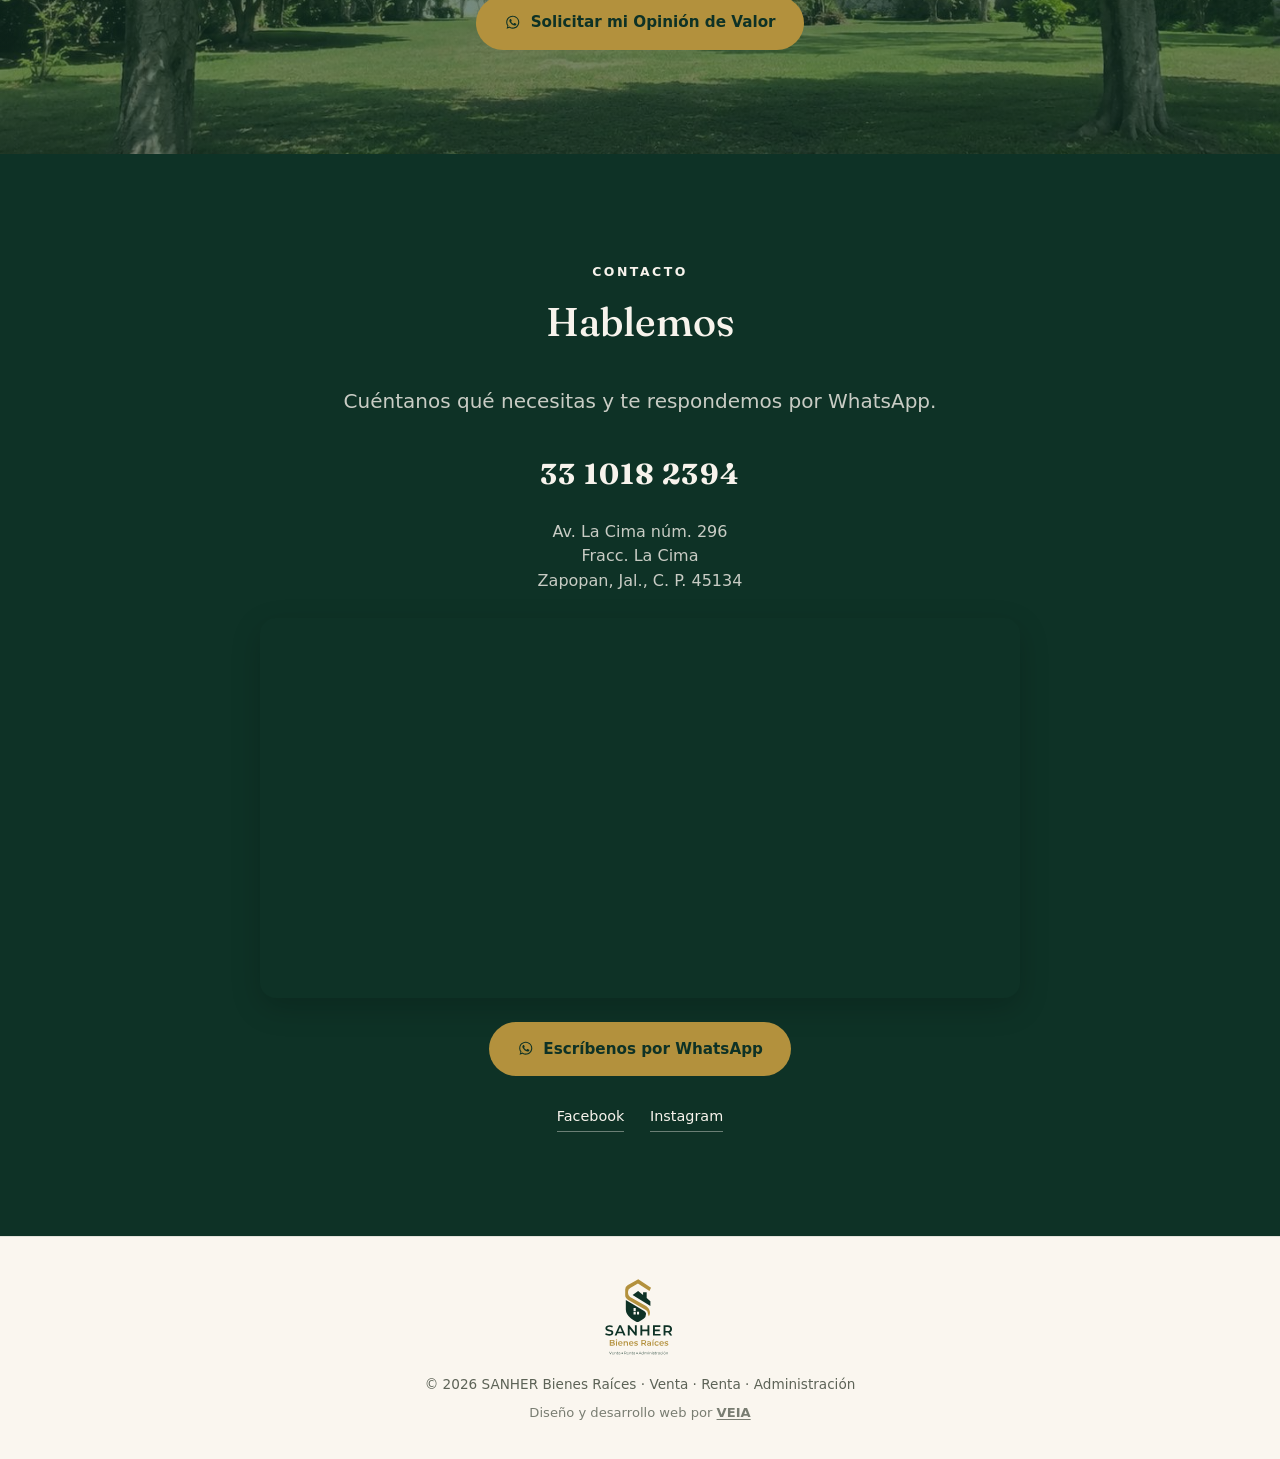
==== commit 2d289c65: "Mantener testimonios dinámicos fuera de producción" ====
--- a/index.html
+++ b/index.html
@@ -85,125 +85,13 @@
 @media(max-width:900px){.prop-carrusel__slide{flex-basis:68vw}.prop-carrusel__abrir{height:clamp(350px,74vw,560px)}.galeria-modal__panel{grid-template-columns:1fr;max-height:94vh;overflow:auto}.galeria-modal__media{min-height:52vh}.galeria-modal__media img{max-height:62vh}.galeria-modal__info{padding:1.6rem}.galeria-modal__cerrar{position:fixed}}
 @media(max-width:600px){.prop-carrusel__pista{padding:.65rem}.prop-carrusel__slide{flex-basis:82vw}.prop-carrusel__abrir{height:clamp(370px,112vw,540px)}.prop-carrusel__flecha{top:auto;bottom:1.2rem;translate:0}.prop-carrusel__flecha--anterior{left:auto;right:4.8rem}.prop-carrusel__flecha--siguiente{right:1rem}.galeria-modal{inset:0;width:100vw;height:100vh;height:100dvh;max-width:none;max-height:none;margin:0;border-radius:0;box-sizing:border-box}.galeria-modal__panel{height:100vh;height:100dvh;min-height:100vh;min-height:100dvh;max-height:none;grid-template-columns:1fr;grid-template-rows:minmax(0,1fr) auto;overflow:hidden}.galeria-modal__media{min-height:0;height:100%;overflow:hidden}.galeria-modal__media img{width:100%;height:100%;max-height:none;object-fit:contain}.galeria-modal__info{padding:1rem 1.25rem calc(1rem + env(safe-area-inset-bottom));background:var(--fondo-tarjeta)}.galeria-modal__info h3{font-size:1.25rem;margin-bottom:.7rem}.galeria-modal__ubicacion{font-size:.95rem}.galeria-modal__nota{font-size:.78rem;margin-top:.4rem}.galeria-modal__cerrar{position:fixed;top:calc(.65rem + env(safe-area-inset-top));right:calc(.65rem + env(safe-area-inset-right));width:44px;height:44px}.galeria-modal__flecha{top:50%;bottom:auto;translate:0 -50%;width:44px;height:44px}.galeria-modal__flecha--anterior{left:calc(.5rem + env(safe-area-inset-left))}.galeria-modal__flecha--siguiente{right:calc(.5rem + env(safe-area-inset-right))}}
 @media(prefers-reduced-motion:reduce){.prop-carrusel__abrir img,.prop-carrusel__rotulo{transition:none}}
-
-/* ===== Encuesta + Testimonios ===== */
-.fr-testimonios{background:var(--fondo-seccion)}
-.fr-testimonios__intro{max-width:46em;margin:0 auto;text-align:center}
-.fr-testimonios .fr-testimonios__boton{margin-top:1.6rem}
-.encuesta{margin:2.6rem auto 0;max-width:760px;width:100%;border-radius:14px;background:var(--fondo-tarjeta);color:var(--verde);box-shadow:0 22px 55px #0e32262e;overflow:hidden}
-.encuesta[hidden]{display:none}
-.encuesta__barra{display:flex;align-items:center;justify-content:space-between;gap:1rem;padding:.9rem 1.25rem;background:color-mix(in srgb,var(--verde) 8%,var(--fondo-tarjeta));border-bottom:1px solid #0e32261a}
-.encuesta__titulo{font-weight:700;letter-spacing:.03em}
-.encuesta__cerrar{width:38px;height:38px;border:1px solid #0e32261f;border-radius:50%;background:transparent;color:var(--verde);font-size:1.5rem;line-height:1;cursor:pointer;display:grid;place-items:center;transition:background .2s ease,color .2s ease}
-.encuesta__cerrar:hover,.encuesta__cerrar:focus-visible{background:var(--dorado);color:var(--verde);outline:none}
-.encuesta iframe{display:block;width:100%;max-width:100%;min-width:0;height:2460px;border:0}
-.encuesta__ok{display:none;padding:2.6rem 2rem;text-align:center}
-.encuesta__ok h3{font-size:1.6rem;margin-bottom:.6rem}
-.encuesta__ok p{max-width:40em;margin:0 auto;opacity:.9}
-.encuesta--gracias .encuesta__form,.encuesta--gracias .encuesta__barra{display:none}
-.encuesta--gracias .encuesta__ok{display:block}
-.testi-carrusel{position:relative;margin-top:2.8rem}
-.testi-lista{display:flex;overflow:hidden;touch-action:pan-y}
-.testi-track{display:flex;width:100%;transition:transform .6s cubic-bezier(.22,.61,.36,1);will-change:transform}
-.testi-slide{flex:0 0 100%;min-width:0;width:100%;padding:.4rem .4rem 1.4rem;box-sizing:border-box}
-.testi-tarjeta{height:100%;min-width:0;display:flex;flex-direction:column;gap:1rem;padding:clamp(1.5rem,3vw,2.3rem);border-radius:14px;background:var(--fondo-tarjeta);color:var(--verde);box-shadow:none}
-.testi-tarjeta__estrellas{color:var(--dorado);font-size:1.1rem;letter-spacing:.12em}
-.testi-tarjeta__quote{margin:0;font-size:clamp(1rem,1.5vw,1.14rem);line-height:1.6;font-weight:500;overflow-wrap:break-word;word-wrap:break-word;word-break:break-word}
-.testi-tarjeta__autor{margin-top:auto;font-weight:700}
-.testi-tarjeta__rol{font-size:.86rem;opacity:.8;font-weight:400}
-.testi-puntos{display:flex;justify-content:center;gap:.55rem;margin-top:1rem}
-.testi-punto{width:10px;height:10px;border-radius:50%;border:1px solid var(--dorado);background:transparent;cursor:pointer;padding:0;transition:background .2s ease,transform .2s ease}
-.testi-punto[aria-current="true"]{background:var(--dorado);transform:scale(1.2)}
-@media(max-width:600px){.encuesta iframe{height:3000px}.testi-slide{padding:.4rem .2rem 1.2rem}.testi-tarjeta{padding:1.3rem 1.15rem}.testi-tarjeta__quote{font-size:clamp(1.08rem,4.4vw,1.28rem);line-height:1.55}}
-@media(prefers-reduced-motion:reduce){.testi-track{transition:none}}
-</style></head> <body>  <header class="fr-header" id="inicio" data-astro-cid-ue7ehvbg> <div class="contenedor fr-header__inner" data-astro-cid-ue7ehvbg> <a class="marca" href="#inicio" aria-label="SANHER Bienes Raíces"> <img class="marca__logo" src="./img/logo-sanher.svg" alt="SANHER Bienes Raíces" width="254" height="277"> </a> <nav class="fr-nav" aria-label="Secciones" data-astro-cid-ue7ehvbg> <a href="#servicios" data-astro-cid-ue7ehvbg>Servicios</a> <a href="#sandra" data-astro-cid-ue7ehvbg>Sobre Sandra</a> <a href="#opinion-valor" data-astro-cid-ue7ehvbg>Opinión de Valor</a> <a href="#contacto" data-astro-cid-ue7ehvbg>Contacto</a> <a href="#testimonios" data-astro-cid-ue7ehvbg>Testimonios</a> </nav> <a class="boton boton--primario" href="https://wa.me/523310182394?text=Hola%2C%20vi%20la%20p%C3%A1gina%20de%20SANHER%20y%20me%20gustar%C3%ADa%20recibir%20m%C3%A1s%20informaci%C3%B3n." target="_blank" rel="noopener" data-astro-cid-ue7ehvbg> <svg class="icono-ws" viewBox="0 0 32 32" aria-hidden="true"> <path d="M16 3C9.4 3 4 8.3 4 14.9c0 2.6.8 5 2.3 7L4.7 27l5.3-1.7c1.9 1.2 4 1.8 6 1.8 6.6 0 12-5.3 12-11.9S22.6 3 16 3Zm0 21.8c-1.9 0-3.7-.6-5.3-1.6l-.4-.2-3.1 1 1-3-.3-.4a9.6 9.6 0 0 1-1.9-5.7c0-5.4 4.5-9.8 10-9.8s10 4.4 10 9.8-4.5 9.9-10 9.9Zm5.5-7.4c-.3-.2-1.8-.9-2-1-.3-.1-.5-.2-.7.1-.2.3-.8 1-1 1.2-.2.2-.4.2-.7.1a8.1 8.1 0 0 1-4-3.5c-.3-.5.3-.5.9-1.7.1-.2 0-.4 0-.6l-.9-2.2c-.2-.6-.5-.5-.7-.5h-.6c-.2 0-.5.1-.8.4-.3.3-1.1 1-1.1 2.6s1.1 3 1.3 3.2c.2.2 2.2 3.4 5.4 4.7 2 .9 2.8 1 3.8.8.6-.1 1.8-.7 2-1.4.3-.7.3-1.3.2-1.4l-1-.8Z"></path> </svg>
+</style></head> <body>  <header class="fr-header" id="inicio" data-astro-cid-ue7ehvbg> <div class="contenedor fr-header__inner" data-astro-cid-ue7ehvbg> <a class="marca" href="#inicio" aria-label="SANHER Bienes Raíces"> <img class="marca__logo" src="./img/logo-sanher.svg" alt="SANHER Bienes Raíces" width="254" height="277"> </a> <nav class="fr-nav" aria-label="Secciones" data-astro-cid-ue7ehvbg> <a href="#servicios" data-astro-cid-ue7ehvbg>Servicios</a> <a href="#sandra" data-astro-cid-ue7ehvbg>Sobre Sandra</a> <a href="#opinion-valor" data-astro-cid-ue7ehvbg>Opinión de Valor</a> <a href="#contacto" data-astro-cid-ue7ehvbg>Contacto</a> </nav> <a class="boton boton--primario" href="https://wa.me/523310182394?text=Hola%2C%20vi%20la%20p%C3%A1gina%20de%20SANHER%20y%20me%20gustar%C3%ADa%20recibir%20m%C3%A1s%20informaci%C3%B3n." target="_blank" rel="noopener" data-astro-cid-ue7ehvbg> <svg class="icono-ws" viewBox="0 0 32 32" aria-hidden="true"> <path d="M16 3C9.4 3 4 8.3 4 14.9c0 2.6.8 5 2.3 7L4.7 27l5.3-1.7c1.9 1.2 4 1.8 6 1.8 6.6 0 12-5.3 12-11.9S22.6 3 16 3Zm0 21.8c-1.9 0-3.7-.6-5.3-1.6l-.4-.2-3.1 1 1-3-.3-.4a9.6 9.6 0 0 1-1.9-5.7c0-5.4 4.5-9.8 10-9.8s10 4.4 10 9.8-4.5 9.9-10 9.9Zm5.5-7.4c-.3-.2-1.8-.9-2-1-.3-.1-.5-.2-.7.1-.2.3-.8 1-1 1.2-.2.2-.4.2-.7.1a8.1 8.1 0 0 1-4-3.5c-.3-.5.3-.5.9-1.7.1-.2 0-.4 0-.6l-.9-2.2c-.2-.6-.5-.5-.7-.5h-.6c-.2 0-.5.1-.8.4-.3.3-1.1 1-1.1 2.6s1.1 3 1.3 3.2c.2.2 2.2 3.4 5.4 4.7 2 .9 2.8 1 3.8.8.6-.1 1.8-.7 2-1.4.3-.7.3-1.3.2-1.4l-1-.8Z"></path> </svg>
 WhatsApp
 </a> </div> </header> <main data-astro-cid-ue7ehvbg> <section class="fr-hero" data-astro-cid-ue7ehvbg> <video class="fr-hero__video" autoplay muted loop playsinline preload="metadata" poster="./img/fondos/bg-hero.jpg" aria-hidden="true" data-astro-cid-ue7ehvbg> <source src="./video/hero-sanher.mp4" type="video/mp4" data-astro-cid-ue7ehvbg> </video> <div class="contenedor fr-hero__grid" data-astro-cid-ue7ehvbg> <div class="fr-hero__texto" data-astro-cid-ue7ehvbg> <span class="antetitulo" data-astro-cid-ue7ehvbg>Venta · Renta · Administración</span> <h1 data-astro-cid-ue7ehvbg>Queremos que vendas de forma ágil y segura.</h1> <p data-astro-cid-ue7ehvbg>Pon tu patrimonio en manos de SANHER Bienes Raíces. Vende o renta con una estrategia profesional, transparencia y el respaldo que mereces.</p> <div class="fr-acciones" data-astro-cid-ue7ehvbg>  <a class="boton boton--secundario" href="#opinion-valor" style="font-size:1.1rem" data-astro-cid-ue7ehvbg>Solicitar Opinión de Valor</a> </div> </div> <figure class="fr-hero__foto" data-astro-cid-ue7ehvbg> <img src="./img/fondos/casa-minimalista-hero.jpeg" alt="Casa contemporánea de estilo minimalista" width="1289" height="1287" fetchpriority="high" decoding="async" style="width:100%;height:auto;aspect-ratio:1289 / 1287;object-fit:contain;object-position:center" data-astro-cid-ue7ehvbg> </figure> </div> </section> <section class="fr-metricas" data-astro-cid-ue7ehvbg> <div class="contenedor revelar fr-metricas__grid" data-astro-cid-ue7ehvbg> <div class="fr-metrica" data-astro-cid-ue7ehvbg> <span class="fr-metrica__num" data-astro-cid-ue7ehvbg>+15</span> <span class="fr-metrica__label" data-astro-cid-ue7ehvbg>Años de experiencia</span> </div><div class="fr-metrica" data-astro-cid-ue7ehvbg> <span class="fr-metrica__num" data-astro-cid-ue7ehvbg>+200</span> <span class="fr-metrica__label" data-astro-cid-ue7ehvbg>Propiedades gestionadas</span> </div><div class="fr-metrica" data-astro-cid-ue7ehvbg> <span class="fr-metrica__num" data-astro-cid-ue7ehvbg>100%</span> <span class="fr-metrica__label" data-astro-cid-ue7ehvbg>Clientes acompañados al cierre</span> </div> </div> </section> <section class="seccion fr-sandra" id="sandra" data-astro-cid-ue7ehvbg> <div class="contenedor revelar fr-sandra__grid" data-astro-cid-ue7ehvbg> <figure class="fr-sandra__foto" data-astro-cid-ue7ehvbg> <img src="./img/perfil/sandra-blazer-azul.webp" alt="Sandra Hernández, asesora inmobiliaria y fundadora de SANHER" width="520" height="640" loading="lazy" data-astro-cid-ue7ehvbg> </figure> <div class="fr-sandra__texto" data-astro-cid-ue7ehvbg> <span class="antetitulo" data-astro-cid-ue7ehvbg>Tu asesora de confianza</span> <h2 data-astro-cid-ue7ehvbg>Sandra Hernández</h2> <p class="fr-sandra__rol" data-astro-cid-ue7ehvbg>Asesora inmobiliaria · Fundadora de SANHER</p> <p data-astro-cid-ue7ehvbg>Ayudo a propietarios a vender y rentar sus inmuebles mediante estrategias profesionales de comercialización, una negociación efectiva y un acompañamiento personalizado. Mi objetivo es proteger el patrimonio de cada cliente y ofrecer un servicio basado en la confianza, la transparencia y los resultados.</p> <div class="fr-acciones" data-astro-cid-ue7ehvbg> <a class="boton boton--primario" href="https://wa.me/523310182394?text=Hola%2C%20vi%20la%20p%C3%A1gina%20de%20SANHER%20y%20me%20gustar%C3%ADa%20recibir%20m%C3%A1s%20informaci%C3%B3n." target="_blank" rel="noopener" data-astro-cid-ue7ehvbg> <svg class="icono-ws" viewBox="0 0 32 32" aria-hidden="true"> <path d="M16 3C9.4 3 4 8.3 4 14.9c0 2.6.8 5 2.3 7L4.7 27l5.3-1.7c1.9 1.2 4 1.8 6 1.8 6.6 0 12-5.3 12-11.9S22.6 3 16 3Zm0 21.8c-1.9 0-3.7-.6-5.3-1.6l-.4-.2-3.1 1 1-3-.3-.4a9.6 9.6 0 0 1-1.9-5.7c0-5.4 4.5-9.8 10-9.8s10 4.4 10 9.8-4.5 9.9-10 9.9Zm5.5-7.4c-.3-.2-1.8-.9-2-1-.3-.1-.5-.2-.7.1-.2.3-.8 1-1 1.2-.2.2-.4.2-.7.1a8.1 8.1 0 0 1-4-3.5c-.3-.5.3-.5.9-1.7.1-.2 0-.4 0-.6l-.9-2.2c-.2-.6-.5-.5-.7-.5h-.6c-.2 0-.5.1-.8.4-.3.3-1.1 1-1.1 2.6s1.1 3 1.3 3.2c.2.2 2.2 3.4 5.4 4.7 2 .9 2.8 1 3.8.8.6-.1 1.8-.7 2-1.4.3-.7.3-1.3.2-1.4l-1-.8Z"></path> </svg> 33 1018 2394 </a> </div> </div> </div> </section> <section class="seccion fr-servicios" id="servicios" data-astro-cid-ue7ehvbg> <div class="contenedor revelar" data-astro-cid-ue7ehvbg> <hr class="separador" data-astro-cid-ue7ehvbg> <h2 data-astro-cid-ue7ehvbg>Servicios</h2> <ol class="fr-lista" data-astro-cid-ue7ehvbg> <li class="fr-lista__item" data-astro-cid-ue7ehvbg> <span class="fr-lista__num" data-astro-cid-ue7ehvbg>01</span> <div data-astro-cid-ue7ehvbg> <h3 data-astro-cid-ue7ehvbg>Venta de propiedades</h3> <p data-astro-cid-ue7ehvbg>Te asesoramos para vender tu inmueble de forma segura, rápida y al mejor precio posible. Desarrollamos estrategias de promoción, negociamos con compradores potenciales y te acompañamos hasta el cierre de la operación, garantizando un proceso claro y eficiente.</p> </div> </li><li class="fr-lista__item" data-astro-cid-ue7ehvbg> <span class="fr-lista__num" data-astro-cid-ue7ehvbg>02</span> <div data-astro-cid-ue7ehvbg> <h3 data-astro-cid-ue7ehvbg>Renta de propiedades</h3> <p data-astro-cid-ue7ehvbg>Conectamos a propietarios con inquilinos confiables y ayudamos a quienes buscan un nuevo hogar o espacio comercial a encontrar la propiedad ideal. Gestionamos la promoción, las visitas, la selección de candidatos, la elaboración de contratos y el seguimiento durante todo el proceso de arrendamiento.</p> </div> </li><li class="fr-lista__item" data-astro-cid-ue7ehvbg> <span class="fr-lista__num" data-astro-cid-ue7ehvbg>03</span> <div data-astro-cid-ue7ehvbg> <h3 data-astro-cid-ue7ehvbg>Administración de propiedades</h3> <p data-astro-cid-ue7ehvbg>Administramos tu patrimonio con responsabilidad y profesionalismo para que obtengas el máximo rendimiento de tu inversión. Nos encargamos de la cobranza de rentas, la supervisión del mantenimiento, la atención a inquilinos, la renovación de contratos y la gestión administrativa, para que disfrutes de la tranquilidad de dejar tu inmueble en manos expertas.</p> </div> </li> </ol> </div> </section> <section class="seccion fr-propiedades sanher-galeria" aria-labelledby="propiedades-titulo" data-astro-cid-ue7ehvbg><div class="contenedor revelar" data-astro-cid-ue7ehvbg><div class="fr-propiedades__encabezado" data-astro-cid-ue7ehvbg><div data-astro-cid-ue7ehvbg><span class="antetitulo" data-astro-cid-ue7ehvbg>Espacios para vivir e invertir</span><h2 id="propiedades-titulo" data-astro-cid-ue7ehvbg>Una propiedad para cada historia</h2></div></div></div><div class="prop-carrusel" data-prop-carrusel role="region" aria-roledescription="carrusel" aria-label="Propiedades destacadas en movimiento continuo"><div class="prop-carrusel__ventana" data-carrusel-ventana><div class="prop-carrusel__pista" data-carrusel-pista><article class="prop-carrusel__slide" data-carrusel-slide data-propiedad="0"><button class="prop-carrusel__abrir" type="button" data-abrir-propiedad="0" aria-label="Abrir detalles de esta propiedad"><img src="./img/galeria/propiedad-01.jpeg?v=20260727-relacion-01" alt="Fachada de edificio residencial contemporáneo" loading="lazy" decoding="async"></button></article><article class="prop-carrusel__slide" data-carrusel-slide data-propiedad="1"><button class="prop-carrusel__abrir" type="button" data-abrir-propiedad="1" aria-label="Abrir detalles de esta propiedad"><img src="./img/galeria/propiedad-02.jpeg?v=20260727-relacion-01" alt="Casa contemporánea en blanco y negro" loading="lazy" decoding="async"></button></article><article class="prop-carrusel__slide" data-carrusel-slide data-propiedad="2"><button class="prop-carrusel__abrir" type="button" data-abrir-propiedad="2" aria-label="Abrir detalles de esta propiedad"><img src="./img/galeria/propiedad-03.jpeg?v=20260727-relacion-01" alt="Fachada del Policlínico Italia" loading="lazy" decoding="async"></button></article><article class="prop-carrusel__slide" data-carrusel-slide data-propiedad="3"><button class="prop-carrusel__abrir" type="button" data-abrir-propiedad="3" aria-label="Abrir detalles de esta propiedad"><img src="./img/galeria/propiedad-04.jpeg?v=20260727-relacion-01" alt="Local comercial con amplios ventanales" loading="lazy" decoding="async"></button></article><article class="prop-carrusel__slide" data-carrusel-slide data-propiedad="4"><button class="prop-carrusel__abrir" type="button" data-abrir-propiedad="4" aria-label="Abrir detalles de esta propiedad"><img src="./img/galeria/propiedad-05.jpeg?v=20260727-relacion-01" alt="Terreno arbolado con área verde" loading="lazy" decoding="async"></button></article><article class="prop-carrusel__slide" data-carrusel-slide data-propiedad="5"><button class="prop-carrusel__abrir" type="button" data-abrir-propiedad="5" aria-label="Abrir detalles de esta propiedad"><img src="./img/galeria/propiedad-06.jpeg?v=20260727-relacion-01" alt="Casa con fachada naranja y detalles de piedra" loading="lazy" decoding="async"></button></article><article class="prop-carrusel__slide" data-carrusel-slide data-propiedad="6"><button class="prop-carrusel__abrir" type="button" data-abrir-propiedad="6" aria-label="Abrir detalles de esta propiedad"><img src="./img/galeria/propiedad-07.jpeg?v=20260727-relacion-01" alt="Edificio de departamentos contemporáneo" loading="lazy" decoding="async"></button></article><article class="prop-carrusel__slide" data-carrusel-slide data-propiedad="7"><button class="prop-carrusel__abrir" type="button" data-abrir-propiedad="7" aria-label="Abrir detalles de esta propiedad"><img src="./img/galeria/propiedad-08.jpeg?v=20260727-relacion-01" alt="Conjunto residencial con torres y áreas verdes" loading="lazy" decoding="async"></button></article><article class="prop-carrusel__slide" data-carrusel-slide data-propiedad="8"><button class="prop-carrusel__abrir" type="button" data-abrir-propiedad="8" aria-label="Abrir detalles de esta propiedad"><img src="./img/galeria/propiedad-09.jpeg?v=20260727-relacion-01" alt="Casa contemporánea blanca y amarilla" loading="lazy" decoding="async"></button></article><article class="prop-carrusel__slide" data-carrusel-slide data-propiedad="9"><button class="prop-carrusel__abrir" type="button" data-abrir-propiedad="9" aria-label="Abrir detalles de esta propiedad"><img src="./img/galeria/propiedad-10.jpeg?v=20260727-relacion-01" alt="Edificio residencial con balcones y jardineras" loading="lazy" decoding="async"></button></article><article class="prop-carrusel__slide" data-carrusel-slide data-propiedad="0" aria-hidden="true" data-carrusel-clon><button class="prop-carrusel__abrir" type="button" data-abrir-propiedad="0" tabindex="-1" aria-label="Abrir detalles de esta propiedad"><img src="./img/galeria/propiedad-01.jpeg?v=20260727-relacion-01" alt="Fachada de edificio residencial contemporáneo" loading="lazy" decoding="async"></button></article><article class="prop-carrusel__slide" data-carrusel-slide data-propiedad="1" aria-hidden="true" data-carrusel-clon><button class="prop-carrusel__abrir" type="button" data-abrir-propiedad="1" tabindex="-1" aria-label="Abrir detalles de esta propiedad"><img src="./img/galeria/propiedad-02.jpeg?v=20260727-relacion-01" alt="Casa contemporánea en blanco y negro" loading="lazy" decoding="async"></button></article><article class="prop-carrusel__slide" data-carrusel-slide data-propiedad="2" aria-hidden="true" data-carrusel-clon><button class="prop-carrusel__abrir" type="button" data-abrir-propiedad="2" tabindex="-1" aria-label="Abrir detalles de esta propiedad"><img src="./img/galeria/propiedad-03.jpeg?v=20260727-relacion-01" alt="Fachada del Policlínico Italia" loading="lazy" decoding="async"></button></article><article class="prop-carrusel__slide" data-carrusel-slide data-propiedad="3" aria-hidden="true" data-carrusel-clon><button class="prop-carrusel__abrir" type="button" data-abrir-propiedad="3" tabindex="-1" aria-label="Abrir detalles de esta propiedad"><img src="./img/galeria/propiedad-04.jpeg?v=20260727-relacion-01" alt="Local comercial con amplios ventanales" loading="lazy" decoding="async"></button></article><article class="prop-carrusel__slide" data-carrusel-slide data-propiedad="4" aria-hidden="true" data-carrusel-clon><button class="prop-carrusel__abrir" type="button" data-abrir-propiedad="4" tabindex="-1" aria-label="Abrir detalles de esta propiedad"><img src="./img/galeria/propiedad-05.jpeg?v=20260727-relacion-01" alt="Terreno arbolado con área verde" loading="lazy" decoding="async"></button></article><article class="prop-carrusel__slide" data-carrusel-slide data-propiedad="5" aria-hidden="true" data-carrusel-clon><button class="prop-carrusel__abrir" type="button" data-abrir-propiedad="5" tabindex="-1" aria-label="Abrir detalles de esta propiedad"><img src="./img/galeria/propiedad-06.jpeg?v=20260727-relacion-01" alt="Casa con fachada naranja y detalles de piedra" loading="lazy" decoding="async"></button></article><article class="prop-carrusel__slide" data-carrusel-slide data-propiedad="6" aria-hidden="true" data-carrusel-clon><button class="prop-carrusel__abrir" type="button" data-abrir-propiedad="6" tabindex="-1" aria-label="Abrir detalles de esta propiedad"><img src="./img/galeria/propiedad-07.jpeg?v=20260727-relacion-01" alt="Edificio de departamentos contemporáneo" loading="lazy" decoding="async"></button></article><article class="prop-carrusel__slide" data-carrusel-slide data-propiedad="7" aria-hidden="true" data-carrusel-clon><button class="prop-carrusel__abrir" type="button" data-abrir-propiedad="7" tabindex="-1" aria-label="Abrir detalles de esta propiedad"><img src="./img/galeria/propiedad-08.jpeg?v=20260727-relacion-01" alt="Conjunto residencial con torres y áreas verdes" loading="lazy" decoding="async"></button></article><article class="prop-carrusel__slide" data-carrusel-slide data-propiedad="8" aria-hidden="true" data-carrusel-clon><button class="prop-carrusel__abrir" type="button" data-abrir-propiedad="8" tabindex="-1" aria-label="Abrir detalles de esta propiedad"><img src="./img/galeria/propiedad-09.jpeg?v=20260727-relacion-01" alt="Casa contemporánea blanca y amarilla" loading="lazy" decoding="async"></button></article><article class="prop-carrusel__slide" data-carrusel-slide data-propiedad="9" aria-hidden="true" data-carrusel-clon><button class="prop-carrusel__abrir" type="button" data-abrir-propiedad="9" tabindex="-1" aria-label="Abrir detalles de esta propiedad"><img src="./img/galeria/propiedad-10.jpeg?v=20260727-relacion-01" alt="Edificio residencial con balcones y jardineras" loading="lazy" decoding="async"></button></article></div><button class="prop-carrusel__flecha prop-carrusel__flecha--anterior" type="button" data-carrusel-anterior aria-label="Mover el carrusel hacia la propiedad anterior"><svg viewBox="0 0 24 24" aria-hidden="true"><path d="m15.5 4-8 8 8 8"/></svg></button><button class="prop-carrusel__flecha prop-carrusel__flecha--siguiente" type="button" data-carrusel-siguiente aria-label="Mover el carrusel hacia la propiedad siguiente"><svg viewBox="0 0 24 24" aria-hidden="true"><path d="m8.5 4 8 8-8 8"/></svg></button></div></div><dialog class="galeria-modal" id="galeria-modal" aria-labelledby="galeria-modal-titulo"><div class="galeria-modal__panel"><button class="galeria-modal__cerrar" type="button" aria-label="Cerrar vista de la propiedad">×</button><div class="galeria-modal__media"><img id="galeria-modal-imagen" src="./img/galeria/propiedad-01.jpeg?v=20260727-relacion-01" alt="Fachada de edificio residencial contemporáneo"><button class="galeria-modal__flecha galeria-modal__flecha--anterior" type="button" data-modal-anterior aria-label="Ver propiedad anterior"><svg viewBox="0 0 24 24" aria-hidden="true"><path d="m15.5 4-8 8 8 8"/></svg></button><button class="galeria-modal__flecha galeria-modal__flecha--siguiente" type="button" data-modal-siguiente aria-label="Ver propiedad siguiente"><svg viewBox="0 0 24 24" aria-hidden="true"><path d="m8.5 4 8 8-8 8"/></svg></button></div><div class="galeria-modal__info"><h3 id="galeria-modal-titulo">Ubicación de la propiedad</h3><a class="galeria-modal__ubicacion" id="galeria-modal-enlace" href="https://www.google.com/maps/search/?api=1&query=Eutimio%20Pinz%C3%B3n%20n%C3%BAm.%20927%2C%20Condominio%20Tres%20Lagos%2C%20Col.%20Lomas%20de%20Independencia%2C%20Guadalajara%2C%20Jal." target="_blank" rel="noopener" aria-label="Abrir esta ubicación en Google Maps" title="Abrir en Google Maps"><svg viewBox="0 0 24 24" aria-hidden="true"><path d="M12 22s7-6.1 7-13A7 7 0 1 0 5 9c0 6.9 7 13 7 13Zm0-9.8A3.2 3.2 0 1 1 12 5a3.2 3.2 0 0 1 0 6.4Z"/></svg><span id="galeria-modal-direccion">Eutimio Pinzón núm. 927
 Condominio Tres Lagos
 Col. Lomas de Independencia
 Guadalajara, Jal.</span></a></div></div></dialog></section> <section class="seccion fr-porque" data-astro-cid-ue7ehvbg> <div class="contenedor revelar" data-astro-cid-ue7ehvbg> <hr class="separador" data-astro-cid-ue7ehvbg> <h2 data-astro-cid-ue7ehvbg>¿Por qué SANHER?</h2> <p class="destacado" data-astro-cid-ue7ehvbg>Trabajamos para proteger tu patrimonio y ayudarte a tomar la mejor decisión, con estrategia, transparencia y acompañamiento profesional.</p> <div class="rejilla rejilla--3 fr-difs" data-astro-cid-ue7ehvbg> <article class="fr-dif" data-astro-cid-ue7ehvbg> <h3 data-astro-cid-ue7ehvbg>Filtrado de compradores e inquilinos</h3> <p data-astro-cid-ue7ehvbg>Buscamos personas con el perfil adecuado para evitar pérdidas de tiempo y reducir riesgos.</p> </article><article class="fr-dif" data-astro-cid-ue7ehvbg> <h3 data-astro-cid-ue7ehvbg>Respaldo legal</h3> <p data-astro-cid-ue7ehvbg>Acompañamos el proceso con documentación y mecanismos que brindan mayor certeza jurídica.</p> </article><article class="fr-dif" data-astro-cid-ue7ehvbg> <h3 data-astro-cid-ue7ehvbg>Negociación profesional</h3> <p data-astro-cid-ue7ehvbg>Representamos los intereses del propietario para obtener las mejores condiciones posibles.</p> </article><article class="fr-dif" data-astro-cid-ue7ehvbg> <h3 data-astro-cid-ue7ehvbg>Acompañamiento de principio a fin</h3> <p data-astro-cid-ue7ehvbg>Desde la primera reunión hasta la firma y la entrega del inmueble.</p> </article><article class="fr-dif" data-astro-cid-ue7ehvbg> <h3 data-astro-cid-ue7ehvbg>Comunicación constante</h3> <p data-astro-cid-ue7ehvbg>El propietario conoce el avance del proceso mediante seguimiento y reportes.</p> </article><article class="fr-dif" data-astro-cid-ue7ehvbg> <h3 data-astro-cid-ue7ehvbg>Experiencia y preparación continua</h3> <p data-astro-cid-ue7ehvbg>Años de experiencia y capacitación permanente para un servicio actualizado y profesional.</p> </article> </div> </div> </section> <section class="seccion banda" id="opinion-valor" style="background-image:linear-gradient(rgba(19,55,42,.58),rgba(19,55,42,.58)),url('./img/fondos/consultoria-jardin.jpeg?v=20260723-2');background-size:cover;background-position:center" data-astro-cid-ue7ehvbg> <div class="contenedor revelar" data-astro-cid-ue7ehvbg> <span class="antetitulo" data-astro-cid-ue7ehvbg>Consultoría profesional</span> <h2 data-astro-cid-ue7ehvbg>¿Cuánto vale realmente tu propiedad?</h2> <p class="destacado" data-astro-cid-ue7ehvbg>Antes de vender o rentar, obtén una Opinión de Valor profesional: un diagnóstico serio y objetivo del precio justo de mercado para tu propiedad.</p> <a class="boton boton--primario" href="https://wa.me/523310182394?text=Hola%2C%20vi%20la%20p%C3%A1gina%20de%20SANHER%20y%20me%20gustar%C3%ADa%20recibir%20m%C3%A1s%20informaci%C3%B3n." target="_blank" rel="noopener" data-astro-cid-ue7ehvbg> <svg class="icono-ws" viewBox="0 0 32 32" aria-hidden="true"> <path d="M16 3C9.4 3 4 8.3 4 14.9c0 2.6.8 5 2.3 7L4.7 27l5.3-1.7c1.9 1.2 4 1.8 6 1.8 6.6 0 12-5.3 12-11.9S22.6 3 16 3Zm0 21.8c-1.9 0-3.7-.6-5.3-1.6l-.4-.2-3.1 1 1-3-.3-.4a9.6 9.6 0 0 1-1.9-5.7c0-5.4 4.5-9.8 10-9.8s10 4.4 10 9.8-4.5 9.9-10 9.9Zm5.5-7.4c-.3-.2-1.8-.9-2-1-.3-.1-.5-.2-.7.1-.2.3-.8 1-1 1.2-.2.2-.4.2-.7.1a8.1 8.1 0 0 1-4-3.5c-.3-.5.3-.5.9-1.7.1-.2 0-.4 0-.6l-.9-2.2c-.2-.6-.5-.5-.7-.5h-.6c-.2 0-.5.1-.8.4-.3.3-1.1 1-1.1 2.6s1.1 3 1.3 3.2c.2.2 2.2 3.4 5.4 4.7 2 .9 2.8 1 3.8.8.6-.1 1.8-.7 2-1.4.3-.7.3-1.3.2-1.4l-1-.8Z"></path> </svg> Solicitar mi Opinión de Valor </a> </div> </section> <!-- FAQ pendiente de contenido aprobado por el cliente --> <section class="seccion banda con-fondo" id="contacto" style="--img-fondo: url('./img/fondos/bg-contacto.jpg')" data-astro-cid-ue7ehvbg> <div class="contenedor revelar" data-astro-cid-ue7ehvbg> <span class="antetitulo" data-astro-cid-ue7ehvbg>Contacto</span> <h2 data-astro-cid-ue7ehvbg>Hablemos</h2> <p class="destacado" data-astro-cid-ue7ehvbg>Cuéntanos qué necesitas y te respondemos por WhatsApp.</p> <span class="contacto__telefono" data-astro-cid-ue7ehvbg>33 1018 2394</span> <br data-astro-cid-ue7ehvbg> <address class="contacto__direccion" data-astro-cid-ue7ehvbg>Av. La Cima núm. 296<br data-astro-cid-ue7ehvbg>Fracc. La Cima<br data-astro-cid-ue7ehvbg>Zapopan, Jal., C. P. 45134</address> <div class="contacto__mapa" style="width:min(100%,760px);height:clamp(230px,50vw,380px);margin:1.5rem auto;overflow:hidden;border-radius:16px;box-shadow:0 10px 30px rgba(0,0,0,.18)" data-astro-cid-ue7ehvbg> <iframe title="Ubicación de SANHER Bienes Raíces" src="https://www.google.com/maps?q=Av.%20La%20Cima%20296%2C%20Fracc.%20La%20Cima%2C%20Zapopan%2C%20Jalisco%2045134&output=embed" width="100%" height="100%" style="border:0;display:block" loading="lazy" referrerpolicy="no-referrer-when-downgrade" allowfullscreen data-astro-cid-ue7ehvbg></iframe> </div> <a class="boton boton--primario" href="https://wa.me/523310182394?text=Hola%2C%20vi%20la%20p%C3%A1gina%20de%20SANHER%20y%20me%20gustar%C3%ADa%20recibir%20m%C3%A1s%20informaci%C3%B3n." target="_blank" rel="noopener" data-astro-cid-ue7ehvbg> <svg class="icono-ws" viewBox="0 0 32 32" aria-hidden="true"> <path d="M16 3C9.4 3 4 8.3 4 14.9c0 2.6.8 5 2.3 7L4.7 27l5.3-1.7c1.9 1.2 4 1.8 6 1.8 6.6 0 12-5.3 12-11.9S22.6 3 16 3Zm0 21.8c-1.9 0-3.7-.6-5.3-1.6l-.4-.2-3.1 1 1-3-.3-.4a9.6 9.6 0 0 1-1.9-5.7c0-5.4 4.5-9.8 10-9.8s10 4.4 10 9.8-4.5 9.9-10 9.9Zm5.5-7.4c-.3-.2-1.8-.9-2-1-.3-.1-.5-.2-.7.1-.2.3-.8 1-1 1.2-.2.2-.4.2-.7.1a8.1 8.1 0 0 1-4-3.5c-.3-.5.3-.5.9-1.7.1-.2 0-.4 0-.6l-.9-2.2c-.2-.6-.5-.5-.7-.5h-.6c-.2 0-.5.1-.8.4-.3.3-1.1 1-1.1 2.6s1.1 3 1.3 3.2c.2.2 2.2 3.4 5.4 4.7 2 .9 2.8 1 3.8.8.6-.1 1.8-.7 2-1.4.3-.7.3-1.3.2-1.4l-1-.8Z"></path> </svg>
 Escríbenos por WhatsApp
-</a> <div class="redes" data-astro-cid-ue7ehvbg> <a href="https://www.facebook.com/sandra.hernandezgudino/" target="_blank" rel="noopener" data-astro-cid-ue7ehvbg>Facebook</a> <a href="https://www.instagram.com/sanherbienesraices/" target="_blank" rel="noopener" data-astro-cid-ue7ehvbg>Instagram</a> </div> </div> </section> <section class="seccion fr-testimonios" id="testimonios" data-astro-cid-ue7ehvbg> <div class="contenedor revelar" data-astro-cid-ue7ehvbg> <div class="fr-testimonios__intro"> <span class="antetitulo" data-astro-cid-ue7ehvbg>Testimonios</span> <h2 data-astro-cid-ue7ehvbg>Lo que dicen nuestros clientes</h2> <p class="destacado" data-astro-cid-ue7ehvbg>Su opinión nos ayuda a mejorar y a que más personas confíen en SANHER. Si ya trabajaste con nosotros, te invitamos a compartir tu experiencia.</p> <button class="boton boton--primario fr-testimonios__boton" type="button" id="abrir-encuesta" data-astro-cid-ue7ehvbg>Responder encuesta de satisfacción</button> </div> <div class="encuesta" id="encuesta" hidden data-astro-cid-ue7ehvbg> <div class="encuesta__barra" data-astro-cid-ue7ehvbg> <span class="encuesta__titulo" data-astro-cid-ue7ehvbg>Encuesta de Satisfacción · SANHER</span> <button class="encuesta__cerrar" type="button" id="cerrar-encuesta" aria-label="Cerrar encuesta" data-astro-cid-ue7ehvbg>×</button> </div> <div class="encuesta__form" data-astro-cid-ue7ehvbg> <iframe title="Encuesta de Satisfacción SANHER" src="https://docs.google.com/forms/d/e/1FAIpQLSdJR6LCQH31qK079jsHk7oFDmlsTov2qRGEISjXrUlI9oK1BQ/viewform" width="640" height="2460" frameborder="0" marginheight="0" marginwidth="0" style="border:0;width:100%;height:2460px" loading="lazy" data-astro-cid-ue7ehvbg>Cargando…</iframe> </div> <div class="encuesta__ok" data-astro-cid-ue7ehvbg> <h3 data-astro-cid-ue7ehvbg>¡Gracias por tu opinión!</h3> <p data-astro-cid-ue7ehvbg>Tu respuesta fue enviada. Si autorizaste compartir tu testimonio, aparecerá aquí en cuanto lo aprobemos. ¡Gracias por confiar en SANHER!</p> </div> </div> <div class="testi-carrusel" data-testi-carrusel role="region" aria-roledescription="carrusel" aria-label="Testimonios de clientes" data-astro-cid-ue7ehvbg> <div class="testi-lista" data-astro-cid-ue7ehvbg> <div class="testi-track" data-testi-track data-astro-cid-ue7ehvbg> <div class="testi-slide" data-testi-slide data-astro-cid-ue7ehvbg> <blockquote class="testi-tarjeta" data-astro-cid-ue7ehvbg> <span class="testi-tarjeta__estrellas" aria-hidden="true" data-astro-cid-ue7ehvbg>★★★★★</span> <p class="testi-tarjeta__quote" data-astro-cid-ue7ehvbg>“Sandra me acompañó en todo el proceso de renta. Siempre estuvo pendiente y resolvió cada duda a tiempo. Totalmente recomendable.”</p> <footer data-astro-cid-ue7ehvbg> <span class="testi-tarjeta__autor" data-astro-cid-ue7ehvbg>María Fernanda G.</span> <span class="testi-tarjeta__rol" data-astro-cid-ue7ehvbg>Arrendataria · Zapopan</span> </footer> </blockquote> </div> <div class="testi-slide" data-testi-slide data-astro-cid-ue7ehvbg> <blockquote class="testi-tarjeta" data-astro-cid-ue7ehvbg> <span class="testi-tarjeta__estrellas" aria-hidden="true" data-astro-cid-ue7ehvbg>★★★★★</span> <p class="testi-tarjeta__quote" data-astro-cid-ue7ehvbg>“Profesionalismo desde el primer contacto. Logró rentar mi propiedad en poco tiempo y con un inquilino de confianza.”</p> <footer data-astro-cid-ue7ehvbg> <span class="testi-tarjeta__autor" data-astro-cid-ue7ehvbg>Jorge Ramírez</span> <span class="testi-tarjeta__rol" data-astro-cid-ue7ehvbg>Arrendador · Guadalajara</span> </footer> </blockquote> </div> <div class="testi-slide" data-testi-slide data-astro-cid-ue7ehvbg> <blockquote class="testi-tarjeta" data-astro-cid-ue7ehvbg> <span class="testi-tarjeta__estrellas" aria-hidden="true" data-astro-cid-ue7ehvbg>★★★★★</span> <p class="testi-tarjeta__quote" data-astro-cid-ue7ehvbg>“Transparencia total en cada paso. Sentí mi patrimonio en buenas manos desde el inicio hasta el cierre.”</p> <footer data-astro-cid-ue7ehvbg> <span class="testi-tarjeta__autor" data-astro-cid-ue7ehvbg>Ana L.</span> <span class="testi-tarjeta__rol" data-astro-cid-ue7ehvbg>Propietaria · Tlajomulco</span> </footer> </blockquote> </div> </div> </div> <div class="testi-puntos" data-testi-puntos data-astro-cid-ue7ehvbg></div> </div> </div> </section> </main> <footer class="footer" data-astro-cid-ue7ehvbg> <div class="contenedor" data-astro-cid-ue7ehvbg> <a class="marca" href="#inicio" aria-label="SANHER Bienes Raíces"> <img class="marca__logo" src="./img/logo-sanher.svg" alt="SANHER Bienes Raíces" width="254" height="277"> </a> <p data-astro-cid-ue7ehvbg>© <span id="anio" data-astro-cid-ue7ehvbg></span> SANHER Bienes Raíces · Venta · Renta · Administración</p> <p class="footer__credito" style="margin-top:.45rem;font-size:.82rem;opacity:.82" data-astro-cid-ue7ehvbg>Diseño y desarrollo web por <a href="https://veia.com.mx/" target="_blank" rel="noopener" aria-label="Visitar el sitio web de VEIA" style="color:inherit;font-weight:700;text-decoration:underline;text-underline-offset:.18em" data-astro-cid-ue7ehvbg>VEIA</a></p> </div> </footer> <a class="ws-flotante" href="https://wa.me/523310182394?text=Hola%2C%20vi%20la%20p%C3%A1gina%20de%20SANHER%20y%20me%20gustar%C3%ADa%20recibir%20m%C3%A1s%20informaci%C3%B3n." target="_blank" rel="noopener" aria-label="Escríbenos por WhatsApp" data-astro-cid-ue7ehvbg> <svg class viewBox="0 0 32 32" aria-hidden="true"> <path d="M16 3C9.4 3 4 8.3 4 14.9c0 2.6.8 5 2.3 7L4.7 27l5.3-1.7c1.9 1.2 4 1.8 6 1.8 6.6 0 12-5.3 12-11.9S22.6 3 16 3Zm0 21.8c-1.9 0-3.7-.6-5.3-1.6l-.4-.2-3.1 1 1-3-.3-.4a9.6 9.6 0 0 1-1.9-5.7c0-5.4 4.5-9.8 10-9.8s10 4.4 10 9.8-4.5 9.9-10 9.9Zm5.5-7.4c-.3-.2-1.8-.9-2-1-.3-.1-.5-.2-.7.1-.2.3-.8 1-1 1.2-.2.2-.4.2-.7.1a8.1 8.1 0 0 1-4-3.5c-.3-.5.3-.5.9-1.7.1-.2 0-.4 0-.6l-.9-2.2c-.2-.6-.5-.5-.7-.5h-.6c-.2 0-.5.1-.8.4-.3.3-1.1 1-1.1 2.6s1.1 3 1.3 3.2c.2.2 2.2 3.4 5.4 4.7 2 .9 2.8 1 3.8.8.6-.1 1.8-.7 2-1.4.3-.7.3-1.3.2-1.4l-1-.8Z"></path> </svg> </a>    <script type="module">const c=new IntersectionObserver(e=>{for(const t of e)t.isIntersecting&&(t.target.classList.add("visto"),c.unobserve(t.target))},{threshold:.12});document.querySelectorAll(".revelar").forEach(e=>c.observe(e));const o=document.querySelector(".ws-flotante"),r=document.querySelector(".hero, .fr-hero");o&&r&&new IntersectionObserver(([e])=>o.classList.toggle("visible",!e.isIntersecting),{rootMargin:"-20% 0px 0px 0px"}).observe(r);const n=document.querySelectorAll(".faq details");n.forEach(e=>e.addEventListener("toggle",()=>{e.open&&n.forEach(t=>t!==e&&(t.open=!1))}));const s=document.getElementById("anio");s&&(s.textContent=String(new Date().getFullYear()));
-// Encuesta de satisfacción
-const encuesta=document.getElementById("encuesta"),abrirEncuesta=document.getElementById("abrir-encuesta"),cerrarEncuesta=document.getElementById("cerrar-encuesta");if(abrirEncuesta&&encuesta){abrirEncuesta.addEventListener("click",()=>{encuesta.hidden=false;encuesta.classList.remove("encuesta--gracias");encuesta.scrollIntoView({behavior:"smooth",block:"start"})});cerrarEncuesta&&cerrarEncuesta.addEventListener("click",()=>{encuesta.hidden=true})}
-// Testimonios aprobados: Google Sheets vía Apps Script, con contenido estático de respaldo.
-const TESTIMONIOS_URL="https://script.google.com/macros/s/AKfycbwfOg5Yc_T-yvBhdGDz8qBOWOxAanyXnfH-G3nfEnNI92093QiP-WRvLf_2bdLcwYp1/exec";
-const track=document.querySelector("[data-testi-track]");
-const puntosWrap=document.querySelector("[data-testi-puntos]");
-let testiTimer=null;
-
-const crearTestimonio=({nombre,como,testimonio})=>{
-  const slide=document.createElement("div");
-  slide.className="testi-slide";
-  slide.dataset.testiSlide="";
-  const tarjeta=document.createElement("blockquote");
-  tarjeta.className="testi-tarjeta";
-  const estrellas=document.createElement("span");
-  estrellas.className="testi-tarjeta__estrellas";
-  estrellas.setAttribute("aria-hidden","true");
-  estrellas.textContent="★★★★★";
-  const cita=document.createElement("p");
-  cita.className="testi-tarjeta__quote";
-  cita.textContent=`“${String(testimonio||"").trim()}”`;
-  const pie=document.createElement("footer");
-  const autor=document.createElement("span");
-  autor.className="testi-tarjeta__autor";
-  autor.textContent=String(nombre||"Cliente SANHER").trim();
-  const rol=document.createElement("span");
-  rol.className="testi-tarjeta__rol";
-  rol.textContent=String(como||"Cliente").trim();
-  pie.append(autor,rol);
-  tarjeta.append(estrellas,cita,pie);
-  slide.append(tarjeta);
-  return slide;
-};
-
-const iniciarCarruselTestimonios=()=>{
-  if(!track||!puntosWrap)return;
-  if(testiTimer)clearInterval(testiTimer);
-  const slides=[...track.querySelectorAll("[data-testi-slide]")];
-  puntosWrap.replaceChildren();
-  track.style.transform="translateX(0)";
-  if(slides.length<2)return;
-  let indice=0;
-  const mostrar=()=>{
-    track.style.transform=`translateX(${-indice*100}%)`;
-    puntosWrap.querySelectorAll(".testi-punto").forEach((p,i)=>p.setAttribute("aria-current",i===indice?"true":"false"));
-  };
-  const reiniciar=()=>{
-    if(testiTimer)clearInterval(testiTimer);
-    if(!window.matchMedia("(prefers-reduced-motion: reduce)").matches){
-      testiTimer=setInterval(()=>{indice=(indice+1)%slides.length;mostrar()},6000);
-    }
-  };
-  slides.forEach((_,i)=>{
-    const punto=document.createElement("button");
-    punto.className="testi-punto";
-    punto.type="button";
-    punto.setAttribute("aria-label",`Ver testimonio ${i+1}`);
-    punto.addEventListener("click",()=>{indice=i;mostrar();reiniciar()});
-    puntosWrap.append(punto);
-  });
-  mostrar();
-  reiniciar();
-};
-
-window.__sanherTestimonios=data=>{
-  if(data?.ok&&Array.isArray(data.data)&&data.data.length&&track){
-    track.replaceChildren(...data.data.map(crearTestimonio));
-  }
-  iniciarCarruselTestimonios();
-  delete window.__sanherTestimonios;
-};
-
-iniciarCarruselTestimonios();
-if(track){
-  const fuente=document.createElement("script");
-  fuente.src=`${TESTIMONIOS_URL}?accion=aprobados&callback=__sanherTestimonios&_=${Date.now()}`;
-  fuente.async=true;
-  fuente.onerror=()=>delete window.__sanherTestimonios;
-  document.head.append(fuente);
-}
-</script> <script>
+</a> <div class="redes" data-astro-cid-ue7ehvbg> <a href="https://www.facebook.com/sandra.hernandezgudino/" target="_blank" rel="noopener" data-astro-cid-ue7ehvbg>Facebook</a> <a href="https://www.instagram.com/sanherbienesraices/" target="_blank" rel="noopener" data-astro-cid-ue7ehvbg>Instagram</a> </div> </div> </section> </main> <footer class="footer" data-astro-cid-ue7ehvbg> <div class="contenedor" data-astro-cid-ue7ehvbg> <a class="marca" href="#inicio" aria-label="SANHER Bienes Raíces"> <img class="marca__logo" src="./img/logo-sanher.svg" alt="SANHER Bienes Raíces" width="254" height="277"> </a> <p data-astro-cid-ue7ehvbg>© <span id="anio" data-astro-cid-ue7ehvbg></span> SANHER Bienes Raíces · Venta · Renta · Administración</p> <p class="footer__credito" style="margin-top:.45rem;font-size:.82rem;opacity:.82" data-astro-cid-ue7ehvbg>Diseño y desarrollo web por <a href="https://veia.com.mx/" target="_blank" rel="noopener" aria-label="Visitar el sitio web de VEIA" style="color:inherit;font-weight:700;text-decoration:underline;text-underline-offset:.18em" data-astro-cid-ue7ehvbg>VEIA</a></p> </div> </footer> <a class="ws-flotante" href="https://wa.me/523310182394?text=Hola%2C%20vi%20la%20p%C3%A1gina%20de%20SANHER%20y%20me%20gustar%C3%ADa%20recibir%20m%C3%A1s%20informaci%C3%B3n." target="_blank" rel="noopener" aria-label="Escríbenos por WhatsApp" data-astro-cid-ue7ehvbg> <svg class viewBox="0 0 32 32" aria-hidden="true"> <path d="M16 3C9.4 3 4 8.3 4 14.9c0 2.6.8 5 2.3 7L4.7 27l5.3-1.7c1.9 1.2 4 1.8 6 1.8 6.6 0 12-5.3 12-11.9S22.6 3 16 3Zm0 21.8c-1.9 0-3.7-.6-5.3-1.6l-.4-.2-3.1 1 1-3-.3-.4a9.6 9.6 0 0 1-1.9-5.7c0-5.4 4.5-9.8 10-9.8s10 4.4 10 9.8-4.5 9.9-10 9.9Zm5.5-7.4c-.3-.2-1.8-.9-2-1-.3-.1-.5-.2-.7.1-.2.3-.8 1-1 1.2-.2.2-.4.2-.7.1a8.1 8.1 0 0 1-4-3.5c-.3-.5.3-.5.9-1.7.1-.2 0-.4 0-.6l-.9-2.2c-.2-.6-.5-.5-.7-.5h-.6c-.2 0-.5.1-.8.4-.3.3-1.1 1-1.1 2.6s1.1 3 1.3 3.2c.2.2 2.2 3.4 5.4 4.7 2 .9 2.8 1 3.8.8.6-.1 1.8-.7 2-1.4.3-.7.3-1.3.2-1.4l-1-.8Z"></path> </svg> </a>    <script type="module">const c=new IntersectionObserver(e=>{for(const t of e)t.isIntersecting&&(t.target.classList.add("visto"),c.unobserve(t.target))},{threshold:.12});document.querySelectorAll(".revelar").forEach(e=>c.observe(e));const o=document.querySelector(".ws-flotante"),r=document.querySelector(".hero, .fr-hero");o&&r&&new IntersectionObserver(([e])=>o.classList.toggle("visible",!e.isIntersecting),{rootMargin:"-20% 0px 0px 0px"}).observe(r);const n=document.querySelectorAll(".faq details");n.forEach(e=>e.addEventListener("toggle",()=>{e.open&&n.forEach(t=>t!==e&&(t.open=!1))}));const s=document.getElementById("anio");s&&(s.textContent=String(new Date().getFullYear()));</script> <script>
 (()=>{const propiedades=[{"src":"./img/galeria/propiedad-01.jpeg?v=20260727-relacion-01","alt":"Fachada de edificio residencial contemporáneo","direccion":"Eutimio Pinzón núm. 927\nCondominio Tres Lagos\nCol. Lomas de Independencia\nGuadalajara, Jal."},{"src":"./img/galeria/propiedad-02.jpeg?v=20260727-relacion-01","alt":"Casa contemporánea en blanco y negro","direccion":"Av. La Cima núm. 296-71\nFracc. La Cima\nZapopan, Jal."},{"src":"./img/galeria/propiedad-03.jpeg?v=20260727-relacion-01","alt":"Fachada del Policlínico Italia","direccion":"Jesús García núm. 2892\nCol. Prados Providencia\nGuadalajara, Jal."},{"src":"./img/galeria/propiedad-04.jpeg?v=20260727-relacion-01","alt":"Local comercial con amplios ventanales","direccion":"Agustín Yáñez núm. 184-B\nCol. Centro\nCocula, Jal."},{"src":"./img/galeria/propiedad-05.jpeg?v=20260727-relacion-01","alt":"Terreno arbolado con área verde","direccion":"La Acordada, lote 14, manzana 9\nFracc. Colinas de Santa Anita\nTlajomulco de Zúñiga, Jal."},{"src":"./img/galeria/propiedad-06.jpeg?v=20260727-relacion-01","alt":"Casa con fachada naranja y detalles de piedra","direccion":"Av. Valle de San Isidro núm. 61-44\nFracc. Valle de San Isidro\nZapopan, Jal."},{"src":"./img/galeria/propiedad-07.jpeg?v=20260727-relacion-01","alt":"Edificio de departamentos contemporáneo","direccion":"Vista del Amanecer núm. 6300, interior 69\nFracc. Paisaje del Tesoro\nSan Pedro Tlaquepaque, Jal."},{"src":"./img/galeria/propiedad-08.jpeg?v=20260727-relacion-01","alt":"Conjunto residencial con torres y áreas verdes","direccion":"Francisco I. Madero núm. 2345\nProl. Mariano Otero\nZapopan, Jal."},{"src":"./img/galeria/propiedad-09.jpeg?v=20260727-relacion-01","alt":"Casa contemporánea blanca y amarilla","direccion":"La Alameda núm. 262\nFracc. Colinas de Santa Anita\nTlajomulco de Zúñiga, Jal."},{"src":"./img/galeria/propiedad-10.jpeg?v=20260727-relacion-01","alt":"Edificio residencial con balcones y jardineras","direccion":"Av. La Paz núm. 2168\nCondominio Brune\nColonia Lafayette\nGuadalajara, Jal."}];const raiz=document.querySelector("[data-prop-carrusel]"),pista=raiz?.querySelector("[data-carrusel-pista]"),ventana=raiz?.querySelector("[data-carrusel-ventana]"),slides=[...(raiz?.querySelectorAll("[data-carrusel-slide]")||[])],modal=document.getElementById("galeria-modal"),imagen=document.getElementById("galeria-modal-imagen"),direccion=document.getElementById("galeria-modal-direccion"),enlace=document.getElementById("galeria-modal-enlace");if(!raiz||!pista||!ventana||slides.length<propiedades.length*2||!(modal instanceof HTMLDialogElement)||!imagen||!direccion||!enlace)return;const reduce=window.matchMedia("(prefers-reduced-motion: reduce)");let desplazamiento=0,anchoVuelta=0,paso=0,ultimoTiempo=null,pausado=false,animando=false,raf=0,actual=0,ultimoFoco=null,inicioX=null;const medir=()=>{anchoVuelta=slides[propiedades.length].offsetLeft-slides[0].offsetLeft;paso=slides[1].offsetLeft-slides[0].offsetLeft;if(anchoVuelta>0){desplazamiento=((desplazamiento%anchoVuelta)+anchoVuelta)%anchoVuelta;dibujar()}};const dibujar=(normalizar=true)=>{if(normalizar&&anchoVuelta>0)desplazamiento=((desplazamiento%anchoVuelta)+anchoVuelta)%anchoVuelta;pista.style.transform="translate3d("+(-desplazamiento)+"px,0,0)"};const ciclo=t=>{if(ultimoTiempo===null)ultimoTiempo=t;const dt=Math.min((t-ultimoTiempo)/1000,.06);ultimoTiempo=t;if(!pausado&&!animando&&!modal.open&&!document.hidden&&!reduce.matches&&anchoVuelta>0){desplazamiento+=34*dt;dibujar()}raf=requestAnimationFrame(ciclo)};const mover=dir=>{if(!paso||animando)return;animando=true;let inicio=desplazamiento;if(dir<0&&inicio<paso)inicio+=anchoVuelta;const fin=inicio+dir*paso,duracion=460,comienzo=performance.now();const cuadro=t=>{const p=Math.min((t-comienzo)/duracion,1),e=1-Math.pow(1-p,3);desplazamiento=inicio+(fin-inicio)*e;dibujar(false);if(p<1)requestAnimationFrame(cuadro);else{animando=false;dibujar();ultimoTiempo=null}};requestAnimationFrame(cuadro)};const mostrarModal=i=>{actual=(i+propiedades.length)%propiedades.length;const p=propiedades[actual];imagen.src=p.src;imagen.alt=p.alt;direccion.textContent=p.direccion;enlace.href="https://www.google.com/maps/search/?api=1&query="+encodeURIComponent(p.direccion.replace(/\n/g,", "))};const abrir=i=>{ultimoFoco=document.activeElement;mostrarModal(i);modal.showModal();document.body.classList.add("galeria-abierta")};const cerrar=()=>{if(modal.open)modal.close()};raiz.querySelector("[data-carrusel-anterior]")?.addEventListener("click",()=>mover(-1));raiz.querySelector("[data-carrusel-siguiente]")?.addEventListener("click",()=>mover(1));raiz.querySelectorAll("[data-abrir-propiedad]").forEach(b=>b.addEventListener("click",()=>abrir(Number(b.dataset.abrirPropiedad))));ventana.addEventListener("pointerenter",()=>{pausado=true});ventana.addEventListener("pointerleave",()=>{pausado=false;ultimoTiempo=null});ventana.addEventListener("focusin",()=>{pausado=true});ventana.addEventListener("focusout",e=>{if(!ventana.contains(e.relatedTarget)){pausado=false;ultimoTiempo=null}});ventana.addEventListener("pointerdown",e=>{if(e.pointerType!=="mouse"||e.button===0)inicioX=e.clientX});ventana.addEventListener("pointerup",e=>{if(inicioX===null)return;const delta=e.clientX-inicioX;inicioX=null;if(Math.abs(delta)>55)mover(delta<0?1:-1)});ventana.addEventListener("pointercancel",()=>{inicioX=null});modal.querySelector(".galeria-modal__cerrar")?.addEventListener("click",cerrar);modal.querySelector("[data-modal-anterior]")?.addEventListener("click",()=>mostrarModal(actual-1));modal.querySelector("[data-modal-siguiente]")?.addEventListener("click",()=>mostrarModal(actual+1));modal.addEventListener("click",e=>{if(e.target===modal)cerrar()});modal.addEventListener("close",()=>{document.body.classList.remove("galeria-abierta");ultimoFoco?.focus();ultimoTiempo=null});document.addEventListener("keydown",e=>{if(!modal.open)return;if(e.key==="ArrowLeft"){e.preventDefault();mostrarModal(actual-1)}if(e.key==="ArrowRight"){e.preventDefault();mostrarModal(actual+1)}});window.addEventListener("resize",medir);document.addEventListener("visibilitychange",()=>{ultimoTiempo=null});reduce.addEventListener?.("change",()=>{ultimoTiempo=null});window.addEventListener("load",medir,{once:true});medir();raf=requestAnimationFrame(ciclo)})();
 </script></body> </html>
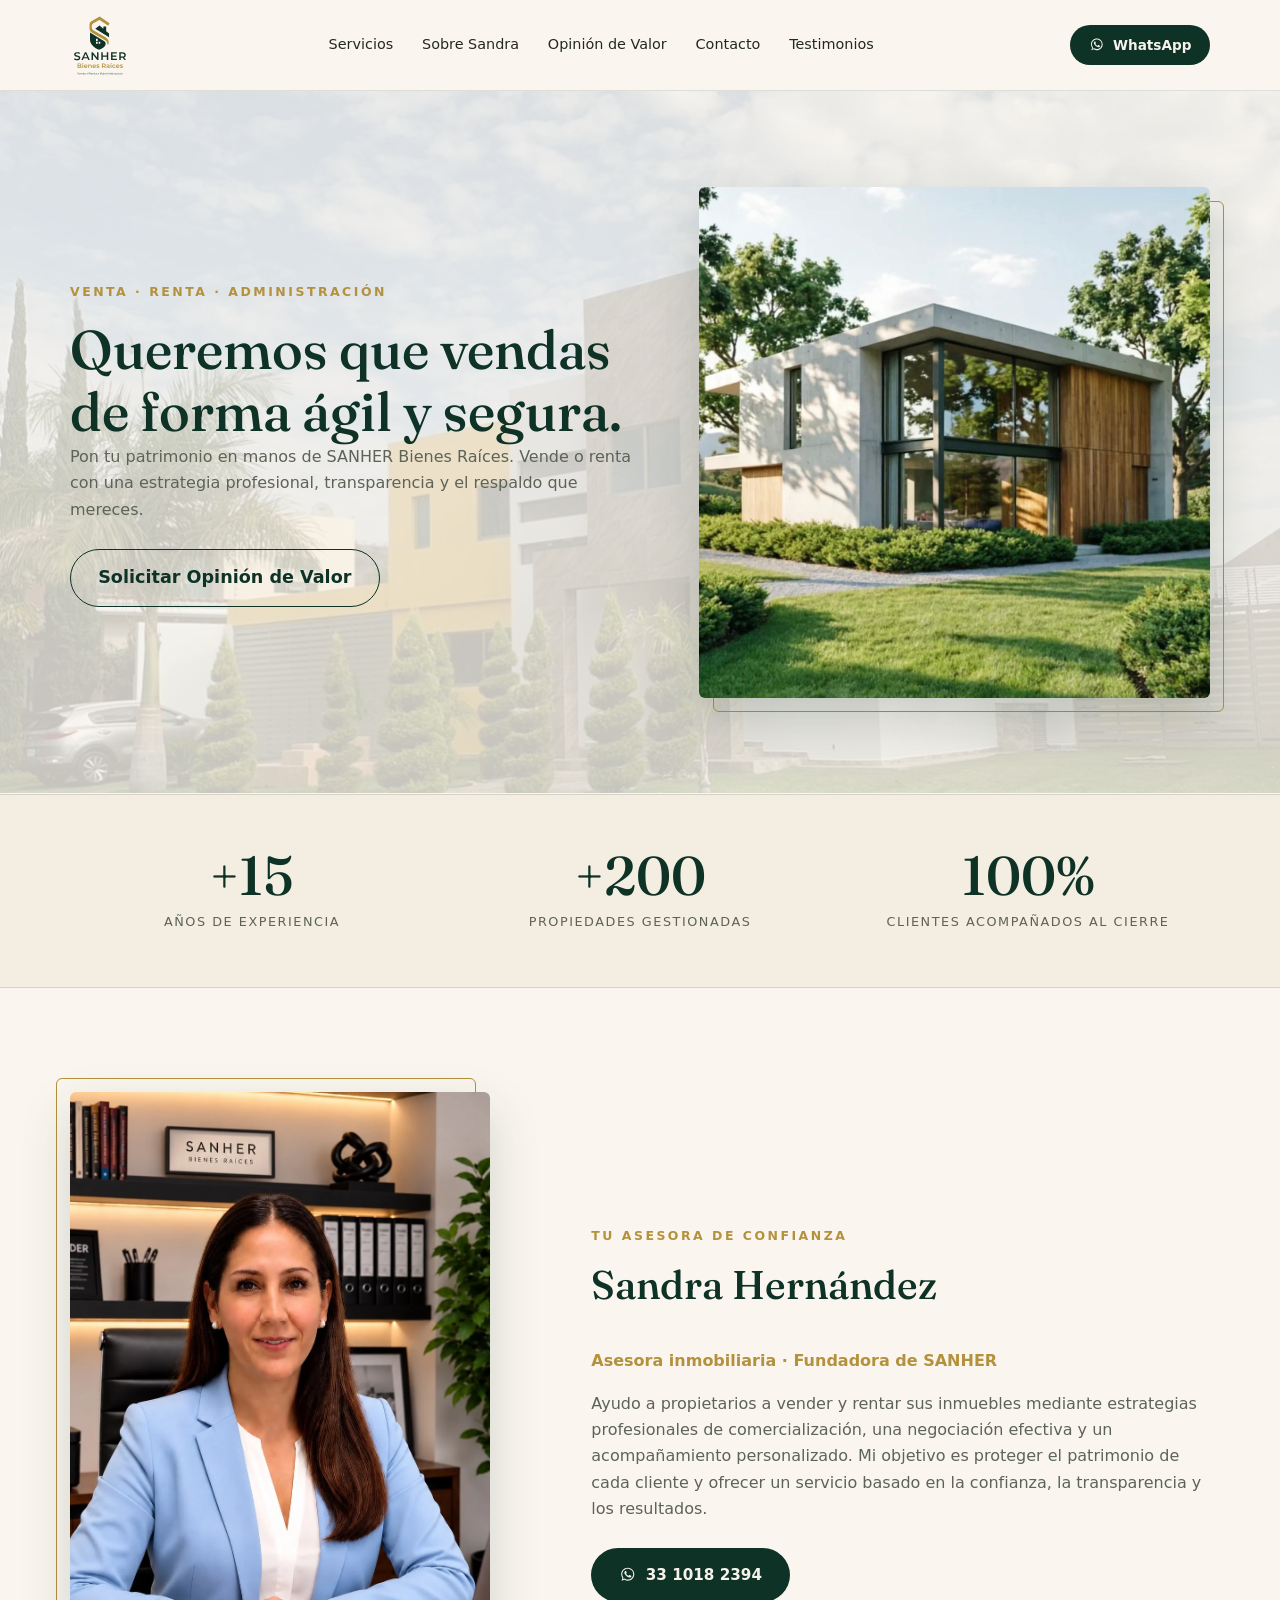
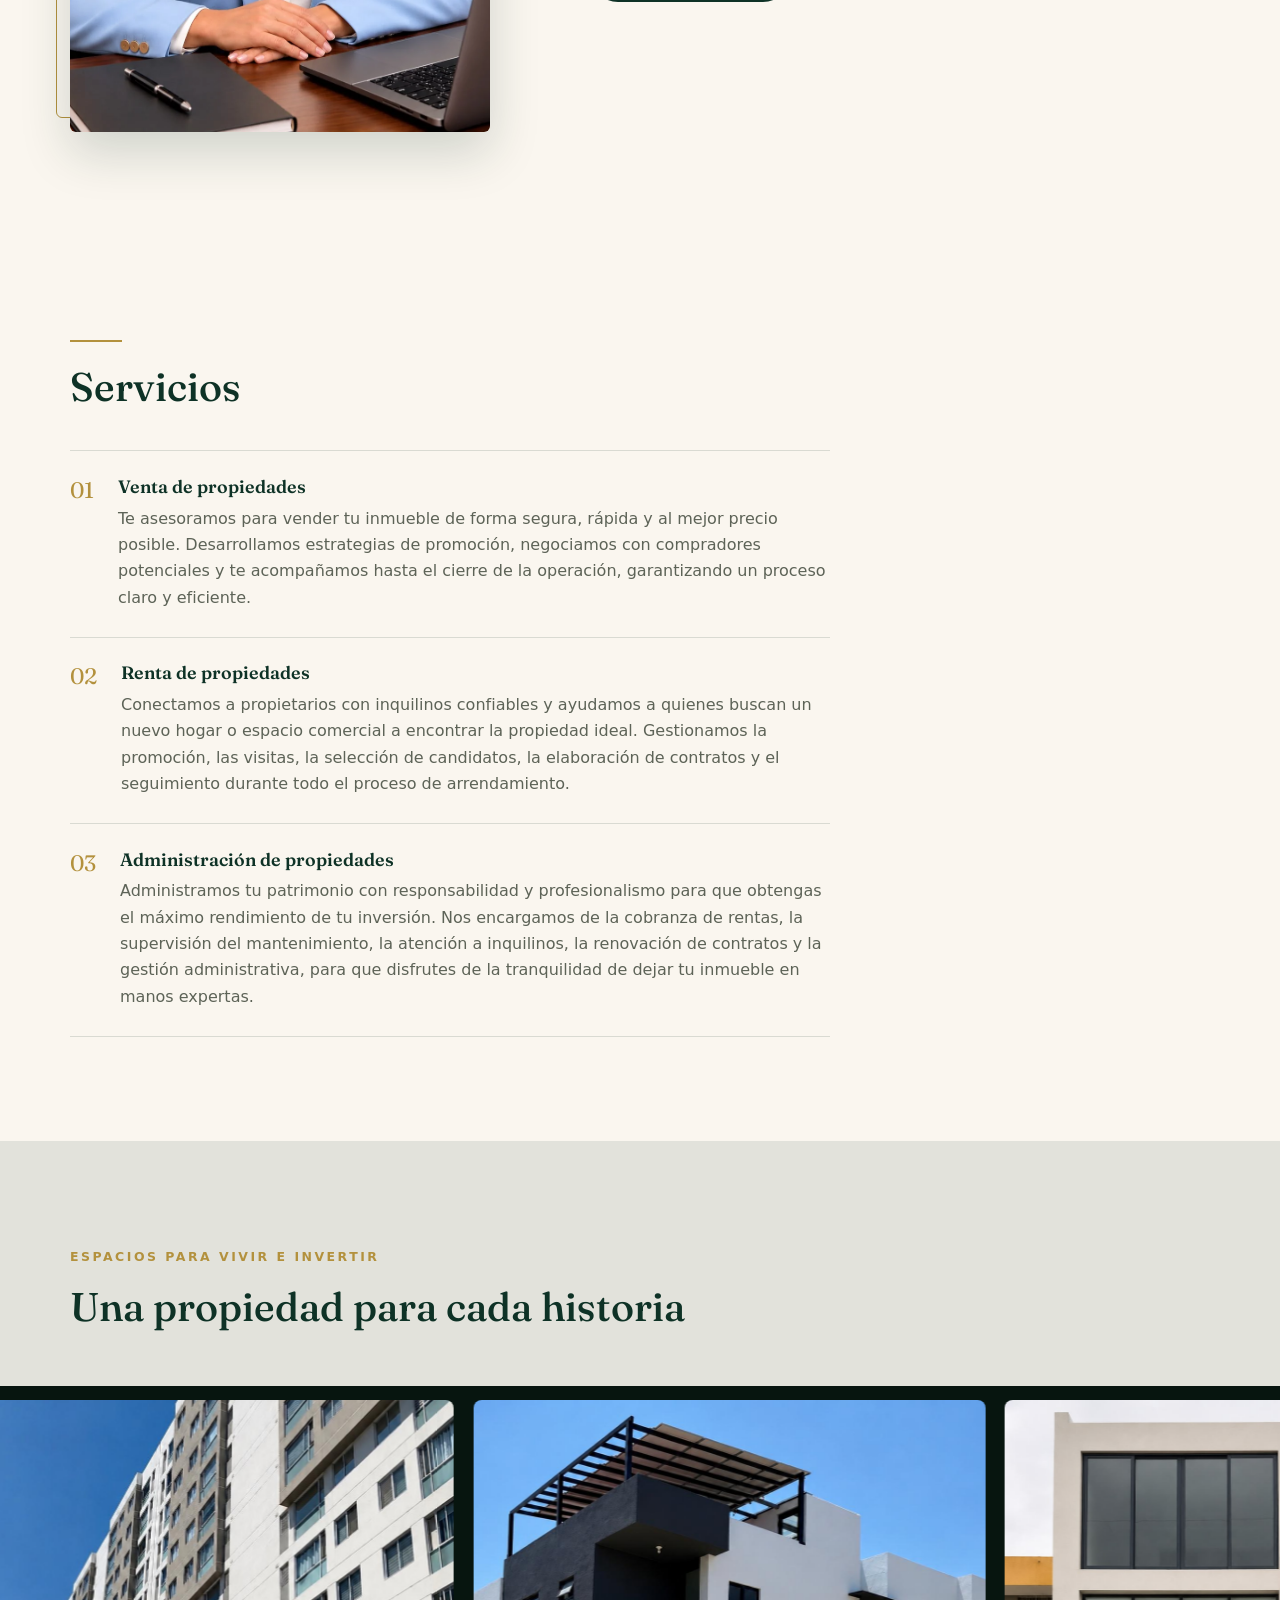
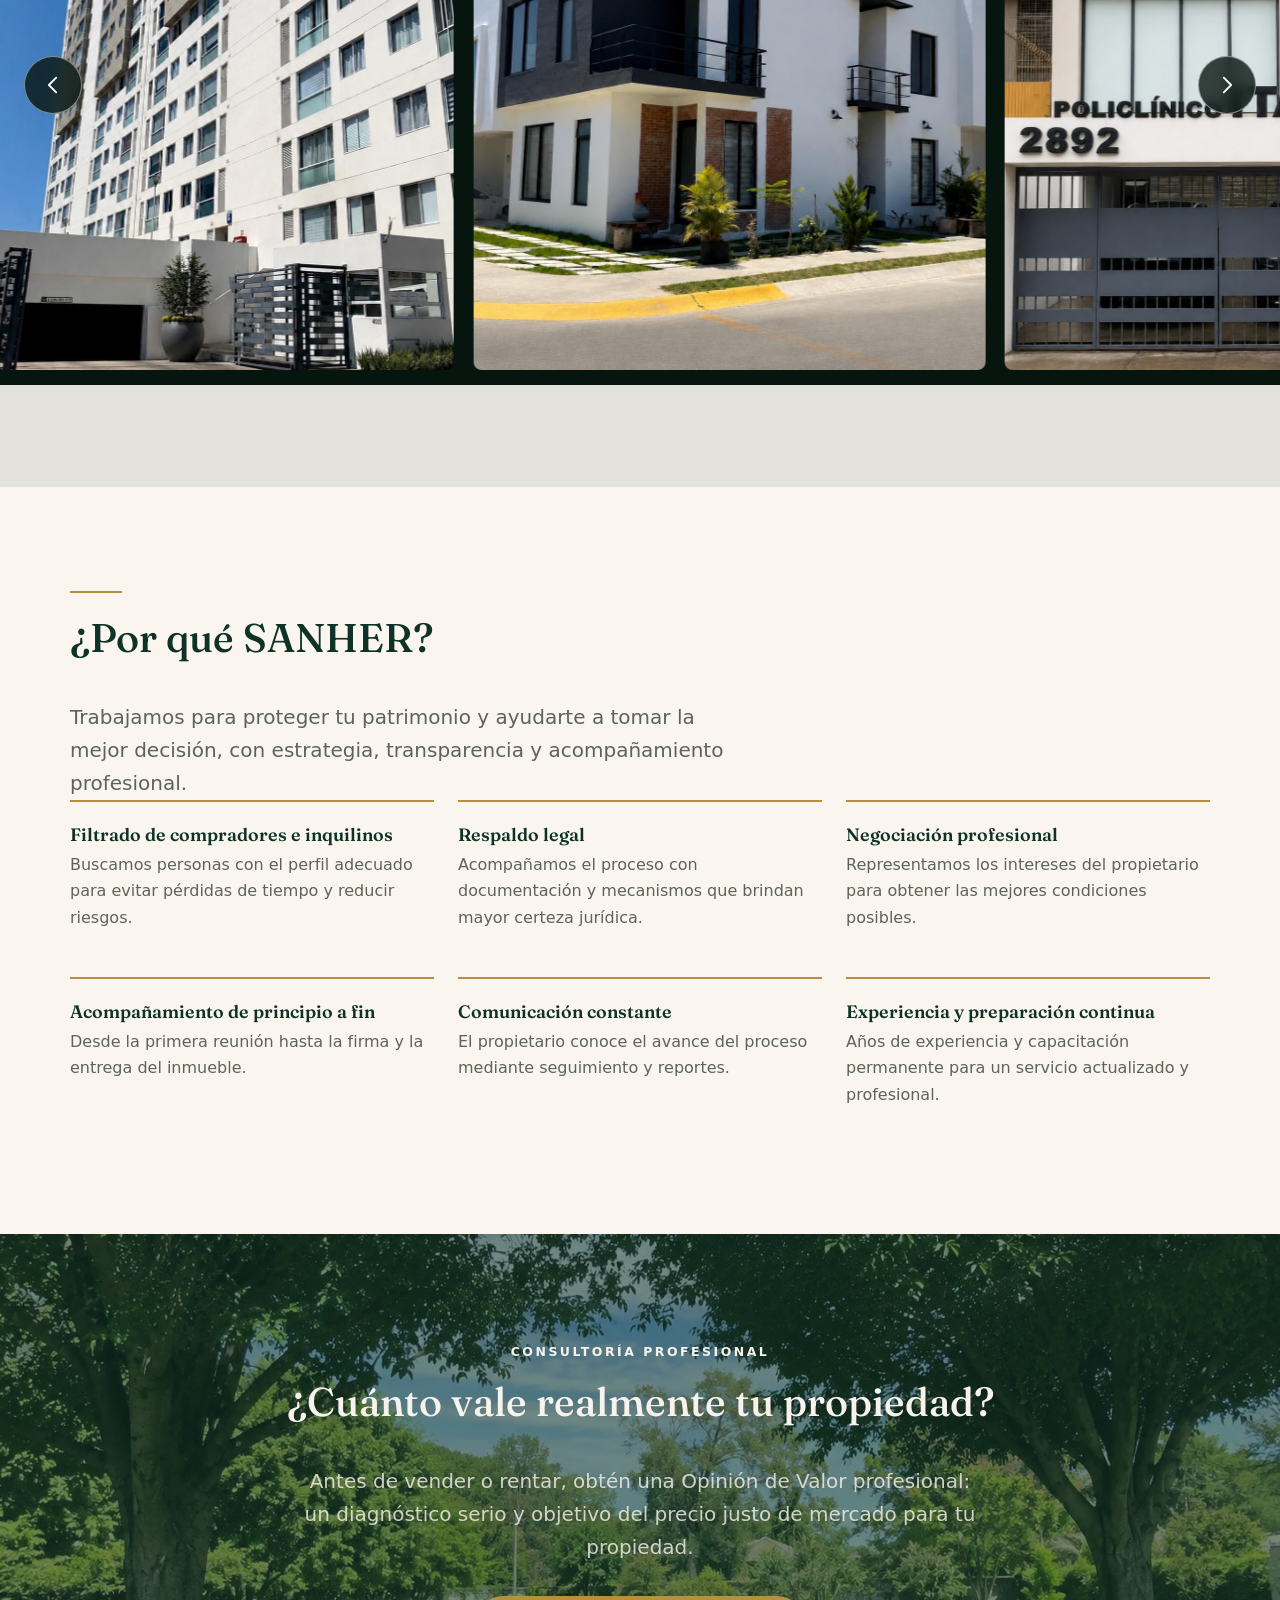
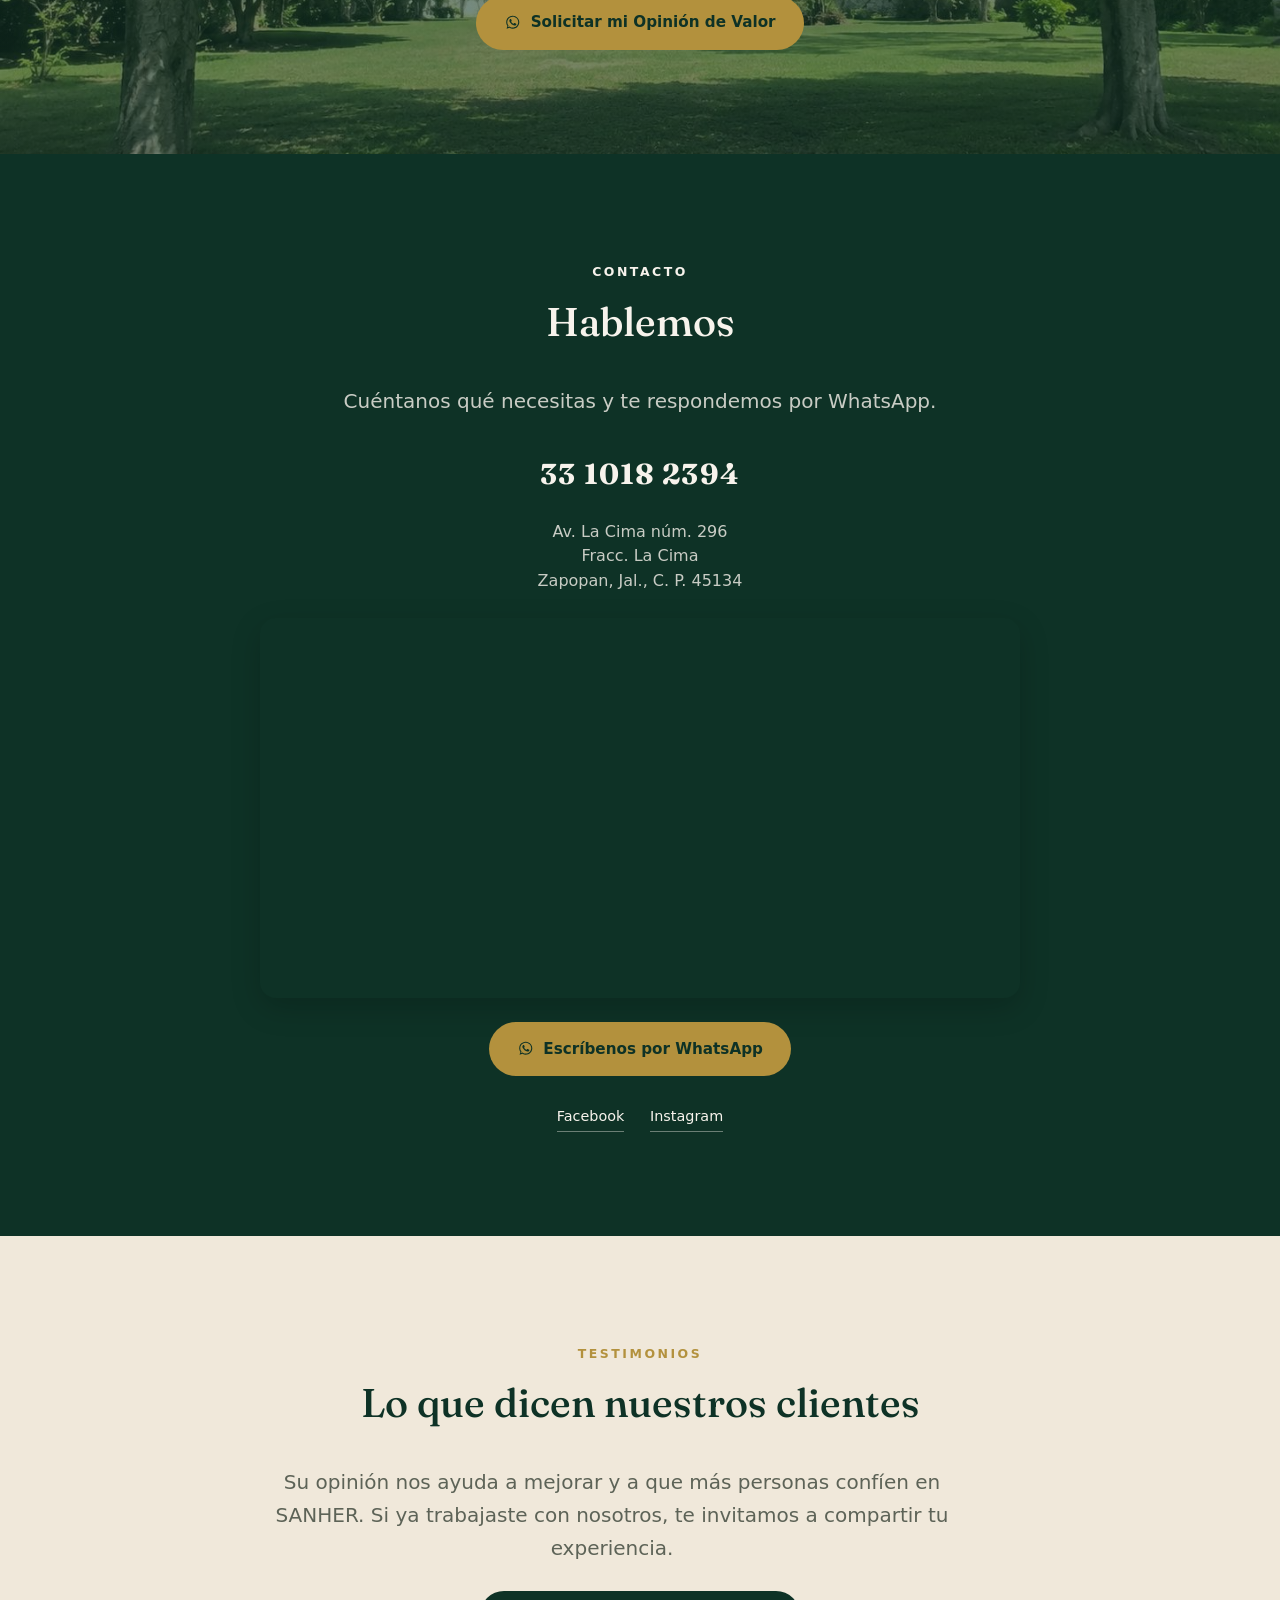
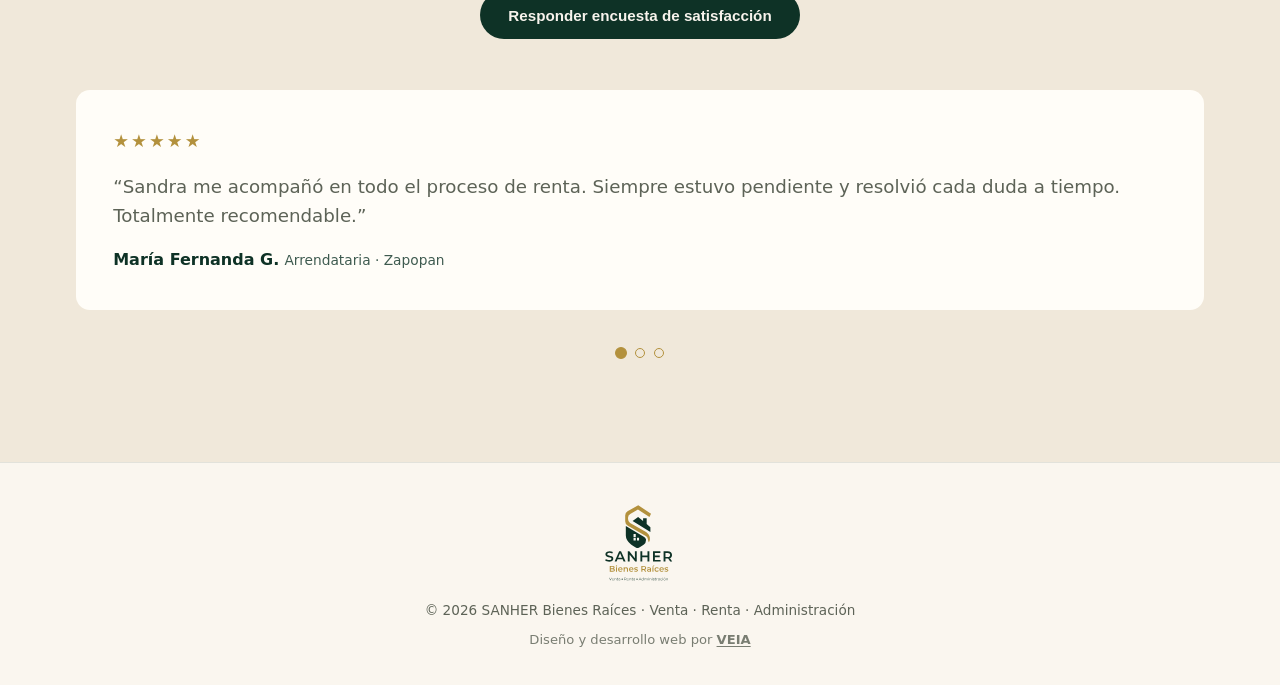
==== commit cf8da2f1: "Conservar la prueba únicamente en el repositorio clon" ====
--- a/index.html
+++ b/index.html
@@ -85,13 +85,49 @@
 @media(max-width:900px){.prop-carrusel__slide{flex-basis:68vw}.prop-carrusel__abrir{height:clamp(350px,74vw,560px)}.galeria-modal__panel{grid-template-columns:1fr;max-height:94vh;overflow:auto}.galeria-modal__media{min-height:52vh}.galeria-modal__media img{max-height:62vh}.galeria-modal__info{padding:1.6rem}.galeria-modal__cerrar{position:fixed}}
 @media(max-width:600px){.prop-carrusel__pista{padding:.65rem}.prop-carrusel__slide{flex-basis:82vw}.prop-carrusel__abrir{height:clamp(370px,112vw,540px)}.prop-carrusel__flecha{top:auto;bottom:1.2rem;translate:0}.prop-carrusel__flecha--anterior{left:auto;right:4.8rem}.prop-carrusel__flecha--siguiente{right:1rem}.galeria-modal{inset:0;width:100vw;height:100vh;height:100dvh;max-width:none;max-height:none;margin:0;border-radius:0;box-sizing:border-box}.galeria-modal__panel{height:100vh;height:100dvh;min-height:100vh;min-height:100dvh;max-height:none;grid-template-columns:1fr;grid-template-rows:minmax(0,1fr) auto;overflow:hidden}.galeria-modal__media{min-height:0;height:100%;overflow:hidden}.galeria-modal__media img{width:100%;height:100%;max-height:none;object-fit:contain}.galeria-modal__info{padding:1rem 1.25rem calc(1rem + env(safe-area-inset-bottom));background:var(--fondo-tarjeta)}.galeria-modal__info h3{font-size:1.25rem;margin-bottom:.7rem}.galeria-modal__ubicacion{font-size:.95rem}.galeria-modal__nota{font-size:.78rem;margin-top:.4rem}.galeria-modal__cerrar{position:fixed;top:calc(.65rem + env(safe-area-inset-top));right:calc(.65rem + env(safe-area-inset-right));width:44px;height:44px}.galeria-modal__flecha{top:50%;bottom:auto;translate:0 -50%;width:44px;height:44px}.galeria-modal__flecha--anterior{left:calc(.5rem + env(safe-area-inset-left))}.galeria-modal__flecha--siguiente{right:calc(.5rem + env(safe-area-inset-right))}}
 @media(prefers-reduced-motion:reduce){.prop-carrusel__abrir img,.prop-carrusel__rotulo{transition:none}}
-</style></head> <body>  <header class="fr-header" id="inicio" data-astro-cid-ue7ehvbg> <div class="contenedor fr-header__inner" data-astro-cid-ue7ehvbg> <a class="marca" href="#inicio" aria-label="SANHER Bienes Raíces"> <img class="marca__logo" src="./img/logo-sanher.svg" alt="SANHER Bienes Raíces" width="254" height="277"> </a> <nav class="fr-nav" aria-label="Secciones" data-astro-cid-ue7ehvbg> <a href="#servicios" data-astro-cid-ue7ehvbg>Servicios</a> <a href="#sandra" data-astro-cid-ue7ehvbg>Sobre Sandra</a> <a href="#opinion-valor" data-astro-cid-ue7ehvbg>Opinión de Valor</a> <a href="#contacto" data-astro-cid-ue7ehvbg>Contacto</a> </nav> <a class="boton boton--primario" href="https://wa.me/523310182394?text=Hola%2C%20vi%20la%20p%C3%A1gina%20de%20SANHER%20y%20me%20gustar%C3%ADa%20recibir%20m%C3%A1s%20informaci%C3%B3n." target="_blank" rel="noopener" data-astro-cid-ue7ehvbg> <svg class="icono-ws" viewBox="0 0 32 32" aria-hidden="true"> <path d="M16 3C9.4 3 4 8.3 4 14.9c0 2.6.8 5 2.3 7L4.7 27l5.3-1.7c1.9 1.2 4 1.8 6 1.8 6.6 0 12-5.3 12-11.9S22.6 3 16 3Zm0 21.8c-1.9 0-3.7-.6-5.3-1.6l-.4-.2-3.1 1 1-3-.3-.4a9.6 9.6 0 0 1-1.9-5.7c0-5.4 4.5-9.8 10-9.8s10 4.4 10 9.8-4.5 9.9-10 9.9Zm5.5-7.4c-.3-.2-1.8-.9-2-1-.3-.1-.5-.2-.7.1-.2.3-.8 1-1 1.2-.2.2-.4.2-.7.1a8.1 8.1 0 0 1-4-3.5c-.3-.5.3-.5.9-1.7.1-.2 0-.4 0-.6l-.9-2.2c-.2-.6-.5-.5-.7-.5h-.6c-.2 0-.5.1-.8.4-.3.3-1.1 1-1.1 2.6s1.1 3 1.3 3.2c.2.2 2.2 3.4 5.4 4.7 2 .9 2.8 1 3.8.8.6-.1 1.8-.7 2-1.4.3-.7.3-1.3.2-1.4l-1-.8Z"></path> </svg>
+
+/* ===== Encuesta + Testimonios ===== */
+.fr-testimonios{background:var(--fondo-seccion)}
+.fr-testimonios__intro{max-width:46em;margin:0 auto;text-align:center}
+.fr-testimonios .fr-testimonios__boton{margin-top:1.6rem}
+.encuesta{margin:2.6rem auto 0;max-width:760px;width:100%;border-radius:14px;background:var(--fondo-tarjeta);color:var(--verde);box-shadow:0 22px 55px #0e32262e;overflow:hidden}
+.encuesta[hidden]{display:none}
+.encuesta__barra{display:flex;align-items:center;justify-content:space-between;gap:1rem;padding:.9rem 1.25rem;background:color-mix(in srgb,var(--verde) 8%,var(--fondo-tarjeta));border-bottom:1px solid #0e32261a}
+.encuesta__titulo{font-weight:700;letter-spacing:.03em}
+.encuesta__cerrar{width:38px;height:38px;border:1px solid #0e32261f;border-radius:50%;background:transparent;color:var(--verde);font-size:1.5rem;line-height:1;cursor:pointer;display:grid;place-items:center;transition:background .2s ease,color .2s ease}
+.encuesta__cerrar:hover,.encuesta__cerrar:focus-visible{background:var(--dorado);color:var(--verde);outline:none}
+.encuesta iframe{display:block;width:100%;max-width:100%;min-width:0;height:2460px;border:0}
+.encuesta__ok{display:none;padding:2.6rem 2rem;text-align:center}
+.encuesta__ok h3{font-size:1.6rem;margin-bottom:.6rem}
+.encuesta__ok p{max-width:40em;margin:0 auto;opacity:.9}
+.encuesta--gracias .encuesta__form,.encuesta--gracias .encuesta__barra{display:none}
+.encuesta--gracias .encuesta__ok{display:block}
+.testi-carrusel{position:relative;margin-top:2.8rem}
+.testi-lista{display:flex;overflow:hidden;touch-action:pan-y}
+.testi-track{display:flex;width:100%;transition:transform .6s cubic-bezier(.22,.61,.36,1);will-change:transform}
+.testi-slide{flex:0 0 100%;min-width:0;width:100%;padding:.4rem .4rem 1.4rem;box-sizing:border-box}
+.testi-tarjeta{height:100%;min-width:0;display:flex;flex-direction:column;gap:1rem;padding:clamp(1.5rem,3vw,2.3rem);border-radius:14px;background:var(--fondo-tarjeta);color:var(--verde);box-shadow:none}
+.testi-tarjeta__estrellas{color:var(--dorado);font-size:1.1rem;letter-spacing:.12em}
+.testi-tarjeta__quote{margin:0;font-size:clamp(1rem,1.5vw,1.14rem);line-height:1.6;font-weight:500;overflow-wrap:break-word;word-wrap:break-word;word-break:break-word}
+.testi-tarjeta__autor{margin-top:auto;font-weight:700}
+.testi-tarjeta__rol{font-size:.86rem;opacity:.8;font-weight:400}
+.testi-puntos{display:flex;justify-content:center;gap:.55rem;margin-top:1rem}
+.testi-punto{width:10px;height:10px;border-radius:50%;border:1px solid var(--dorado);background:transparent;cursor:pointer;padding:0;transition:background .2s ease,transform .2s ease}
+.testi-punto[aria-current="true"]{background:var(--dorado);transform:scale(1.2)}
+@media(max-width:600px){.encuesta iframe{height:3000px}.testi-slide{padding:.4rem .2rem 1.2rem}.testi-tarjeta{padding:1.3rem 1.15rem}.testi-tarjeta__quote{font-size:clamp(1.08rem,4.4vw,1.28rem);line-height:1.55}}
+@media(prefers-reduced-motion:reduce){.testi-track{transition:none}}
+</style></head> <body>  <header class="fr-header" id="inicio" data-astro-cid-ue7ehvbg> <div class="contenedor fr-header__inner" data-astro-cid-ue7ehvbg> <a class="marca" href="#inicio" aria-label="SANHER Bienes Raíces"> <img class="marca__logo" src="./img/logo-sanher.svg" alt="SANHER Bienes Raíces" width="254" height="277"> </a> <nav class="fr-nav" aria-label="Secciones" data-astro-cid-ue7ehvbg> <a href="#servicios" data-astro-cid-ue7ehvbg>Servicios</a> <a href="#sandra" data-astro-cid-ue7ehvbg>Sobre Sandra</a> <a href="#opinion-valor" data-astro-cid-ue7ehvbg>Opinión de Valor</a> <a href="#contacto" data-astro-cid-ue7ehvbg>Contacto</a> <a href="#testimonios" data-astro-cid-ue7ehvbg>Testimonios</a> </nav> <a class="boton boton--primario" href="https://wa.me/523310182394?text=Hola%2C%20vi%20la%20p%C3%A1gina%20de%20SANHER%20y%20me%20gustar%C3%ADa%20recibir%20m%C3%A1s%20informaci%C3%B3n." target="_blank" rel="noopener" data-astro-cid-ue7ehvbg> <svg class="icono-ws" viewBox="0 0 32 32" aria-hidden="true"> <path d="M16 3C9.4 3 4 8.3 4 14.9c0 2.6.8 5 2.3 7L4.7 27l5.3-1.7c1.9 1.2 4 1.8 6 1.8 6.6 0 12-5.3 12-11.9S22.6 3 16 3Zm0 21.8c-1.9 0-3.7-.6-5.3-1.6l-.4-.2-3.1 1 1-3-.3-.4a9.6 9.6 0 0 1-1.9-5.7c0-5.4 4.5-9.8 10-9.8s10 4.4 10 9.8-4.5 9.9-10 9.9Zm5.5-7.4c-.3-.2-1.8-.9-2-1-.3-.1-.5-.2-.7.1-.2.3-.8 1-1 1.2-.2.2-.4.2-.7.1a8.1 8.1 0 0 1-4-3.5c-.3-.5.3-.5.9-1.7.1-.2 0-.4 0-.6l-.9-2.2c-.2-.6-.5-.5-.7-.5h-.6c-.2 0-.5.1-.8.4-.3.3-1.1 1-1.1 2.6s1.1 3 1.3 3.2c.2.2 2.2 3.4 5.4 4.7 2 .9 2.8 1 3.8.8.6-.1 1.8-.7 2-1.4.3-.7.3-1.3.2-1.4l-1-.8Z"></path> </svg>
 WhatsApp
 </a> </div> </header> <main data-astro-cid-ue7ehvbg> <section class="fr-hero" data-astro-cid-ue7ehvbg> <video class="fr-hero__video" autoplay muted loop playsinline preload="metadata" poster="./img/fondos/bg-hero.jpg" aria-hidden="true" data-astro-cid-ue7ehvbg> <source src="./video/hero-sanher.mp4" type="video/mp4" data-astro-cid-ue7ehvbg> </video> <div class="contenedor fr-hero__grid" data-astro-cid-ue7ehvbg> <div class="fr-hero__texto" data-astro-cid-ue7ehvbg> <span class="antetitulo" data-astro-cid-ue7ehvbg>Venta · Renta · Administración</span> <h1 data-astro-cid-ue7ehvbg>Queremos que vendas de forma ágil y segura.</h1> <p data-astro-cid-ue7ehvbg>Pon tu patrimonio en manos de SANHER Bienes Raíces. Vende o renta con una estrategia profesional, transparencia y el respaldo que mereces.</p> <div class="fr-acciones" data-astro-cid-ue7ehvbg>  <a class="boton boton--secundario" href="#opinion-valor" style="font-size:1.1rem" data-astro-cid-ue7ehvbg>Solicitar Opinión de Valor</a> </div> </div> <figure class="fr-hero__foto" data-astro-cid-ue7ehvbg> <img src="./img/fondos/casa-minimalista-hero.jpeg" alt="Casa contemporánea de estilo minimalista" width="1289" height="1287" fetchpriority="high" decoding="async" style="width:100%;height:auto;aspect-ratio:1289 / 1287;object-fit:contain;object-position:center" data-astro-cid-ue7ehvbg> </figure> </div> </section> <section class="fr-metricas" data-astro-cid-ue7ehvbg> <div class="contenedor revelar fr-metricas__grid" data-astro-cid-ue7ehvbg> <div class="fr-metrica" data-astro-cid-ue7ehvbg> <span class="fr-metrica__num" data-astro-cid-ue7ehvbg>+15</span> <span class="fr-metrica__label" data-astro-cid-ue7ehvbg>Años de experiencia</span> </div><div class="fr-metrica" data-astro-cid-ue7ehvbg> <span class="fr-metrica__num" data-astro-cid-ue7ehvbg>+200</span> <span class="fr-metrica__label" data-astro-cid-ue7ehvbg>Propiedades gestionadas</span> </div><div class="fr-metrica" data-astro-cid-ue7ehvbg> <span class="fr-metrica__num" data-astro-cid-ue7ehvbg>100%</span> <span class="fr-metrica__label" data-astro-cid-ue7ehvbg>Clientes acompañados al cierre</span> </div> </div> </section> <section class="seccion fr-sandra" id="sandra" data-astro-cid-ue7ehvbg> <div class="contenedor revelar fr-sandra__grid" data-astro-cid-ue7ehvbg> <figure class="fr-sandra__foto" data-astro-cid-ue7ehvbg> <img src="./img/perfil/sandra-blazer-azul.webp" alt="Sandra Hernández, asesora inmobiliaria y fundadora de SANHER" width="520" height="640" loading="lazy" data-astro-cid-ue7ehvbg> </figure> <div class="fr-sandra__texto" data-astro-cid-ue7ehvbg> <span class="antetitulo" data-astro-cid-ue7ehvbg>Tu asesora de confianza</span> <h2 data-astro-cid-ue7ehvbg>Sandra Hernández</h2> <p class="fr-sandra__rol" data-astro-cid-ue7ehvbg>Asesora inmobiliaria · Fundadora de SANHER</p> <p data-astro-cid-ue7ehvbg>Ayudo a propietarios a vender y rentar sus inmuebles mediante estrategias profesionales de comercialización, una negociación efectiva y un acompañamiento personalizado. Mi objetivo es proteger el patrimonio de cada cliente y ofrecer un servicio basado en la confianza, la transparencia y los resultados.</p> <div class="fr-acciones" data-astro-cid-ue7ehvbg> <a class="boton boton--primario" href="https://wa.me/523310182394?text=Hola%2C%20vi%20la%20p%C3%A1gina%20de%20SANHER%20y%20me%20gustar%C3%ADa%20recibir%20m%C3%A1s%20informaci%C3%B3n." target="_blank" rel="noopener" data-astro-cid-ue7ehvbg> <svg class="icono-ws" viewBox="0 0 32 32" aria-hidden="true"> <path d="M16 3C9.4 3 4 8.3 4 14.9c0 2.6.8 5 2.3 7L4.7 27l5.3-1.7c1.9 1.2 4 1.8 6 1.8 6.6 0 12-5.3 12-11.9S22.6 3 16 3Zm0 21.8c-1.9 0-3.7-.6-5.3-1.6l-.4-.2-3.1 1 1-3-.3-.4a9.6 9.6 0 0 1-1.9-5.7c0-5.4 4.5-9.8 10-9.8s10 4.4 10 9.8-4.5 9.9-10 9.9Zm5.5-7.4c-.3-.2-1.8-.9-2-1-.3-.1-.5-.2-.7.1-.2.3-.8 1-1 1.2-.2.2-.4.2-.7.1a8.1 8.1 0 0 1-4-3.5c-.3-.5.3-.5.9-1.7.1-.2 0-.4 0-.6l-.9-2.2c-.2-.6-.5-.5-.7-.5h-.6c-.2 0-.5.1-.8.4-.3.3-1.1 1-1.1 2.6s1.1 3 1.3 3.2c.2.2 2.2 3.4 5.4 4.7 2 .9 2.8 1 3.8.8.6-.1 1.8-.7 2-1.4.3-.7.3-1.3.2-1.4l-1-.8Z"></path> </svg> 33 1018 2394 </a> </div> </div> </div> </section> <section class="seccion fr-servicios" id="servicios" data-astro-cid-ue7ehvbg> <div class="contenedor revelar" data-astro-cid-ue7ehvbg> <hr class="separador" data-astro-cid-ue7ehvbg> <h2 data-astro-cid-ue7ehvbg>Servicios</h2> <ol class="fr-lista" data-astro-cid-ue7ehvbg> <li class="fr-lista__item" data-astro-cid-ue7ehvbg> <span class="fr-lista__num" data-astro-cid-ue7ehvbg>01</span> <div data-astro-cid-ue7ehvbg> <h3 data-astro-cid-ue7ehvbg>Venta de propiedades</h3> <p data-astro-cid-ue7ehvbg>Te asesoramos para vender tu inmueble de forma segura, rápida y al mejor precio posible. Desarrollamos estrategias de promoción, negociamos con compradores potenciales y te acompañamos hasta el cierre de la operación, garantizando un proceso claro y eficiente.</p> </div> </li><li class="fr-lista__item" data-astro-cid-ue7ehvbg> <span class="fr-lista__num" data-astro-cid-ue7ehvbg>02</span> <div data-astro-cid-ue7ehvbg> <h3 data-astro-cid-ue7ehvbg>Renta de propiedades</h3> <p data-astro-cid-ue7ehvbg>Conectamos a propietarios con inquilinos confiables y ayudamos a quienes buscan un nuevo hogar o espacio comercial a encontrar la propiedad ideal. Gestionamos la promoción, las visitas, la selección de candidatos, la elaboración de contratos y el seguimiento durante todo el proceso de arrendamiento.</p> </div> </li><li class="fr-lista__item" data-astro-cid-ue7ehvbg> <span class="fr-lista__num" data-astro-cid-ue7ehvbg>03</span> <div data-astro-cid-ue7ehvbg> <h3 data-astro-cid-ue7ehvbg>Administración de propiedades</h3> <p data-astro-cid-ue7ehvbg>Administramos tu patrimonio con responsabilidad y profesionalismo para que obtengas el máximo rendimiento de tu inversión. Nos encargamos de la cobranza de rentas, la supervisión del mantenimiento, la atención a inquilinos, la renovación de contratos y la gestión administrativa, para que disfrutes de la tranquilidad de dejar tu inmueble en manos expertas.</p> </div> </li> </ol> </div> </section> <section class="seccion fr-propiedades sanher-galeria" aria-labelledby="propiedades-titulo" data-astro-cid-ue7ehvbg><div class="contenedor revelar" data-astro-cid-ue7ehvbg><div class="fr-propiedades__encabezado" data-astro-cid-ue7ehvbg><div data-astro-cid-ue7ehvbg><span class="antetitulo" data-astro-cid-ue7ehvbg>Espacios para vivir e invertir</span><h2 id="propiedades-titulo" data-astro-cid-ue7ehvbg>Una propiedad para cada historia</h2></div></div></div><div class="prop-carrusel" data-prop-carrusel role="region" aria-roledescription="carrusel" aria-label="Propiedades destacadas en movimiento continuo"><div class="prop-carrusel__ventana" data-carrusel-ventana><div class="prop-carrusel__pista" data-carrusel-pista><article class="prop-carrusel__slide" data-carrusel-slide data-propiedad="0"><button class="prop-carrusel__abrir" type="button" data-abrir-propiedad="0" aria-label="Abrir detalles de esta propiedad"><img src="./img/galeria/propiedad-01.jpeg?v=20260727-relacion-01" alt="Fachada de edificio residencial contemporáneo" loading="lazy" decoding="async"></button></article><article class="prop-carrusel__slide" data-carrusel-slide data-propiedad="1"><button class="prop-carrusel__abrir" type="button" data-abrir-propiedad="1" aria-label="Abrir detalles de esta propiedad"><img src="./img/galeria/propiedad-02.jpeg?v=20260727-relacion-01" alt="Casa contemporánea en blanco y negro" loading="lazy" decoding="async"></button></article><article class="prop-carrusel__slide" data-carrusel-slide data-propiedad="2"><button class="prop-carrusel__abrir" type="button" data-abrir-propiedad="2" aria-label="Abrir detalles de esta propiedad"><img src="./img/galeria/propiedad-03.jpeg?v=20260727-relacion-01" alt="Fachada del Policlínico Italia" loading="lazy" decoding="async"></button></article><article class="prop-carrusel__slide" data-carrusel-slide data-propiedad="3"><button class="prop-carrusel__abrir" type="button" data-abrir-propiedad="3" aria-label="Abrir detalles de esta propiedad"><img src="./img/galeria/propiedad-04.jpeg?v=20260727-relacion-01" alt="Local comercial con amplios ventanales" loading="lazy" decoding="async"></button></article><article class="prop-carrusel__slide" data-carrusel-slide data-propiedad="4"><button class="prop-carrusel__abrir" type="button" data-abrir-propiedad="4" aria-label="Abrir detalles de esta propiedad"><img src="./img/galeria/propiedad-05.jpeg?v=20260727-relacion-01" alt="Terreno arbolado con área verde" loading="lazy" decoding="async"></button></article><article class="prop-carrusel__slide" data-carrusel-slide data-propiedad="5"><button class="prop-carrusel__abrir" type="button" data-abrir-propiedad="5" aria-label="Abrir detalles de esta propiedad"><img src="./img/galeria/propiedad-06.jpeg?v=20260727-relacion-01" alt="Casa con fachada naranja y detalles de piedra" loading="lazy" decoding="async"></button></article><article class="prop-carrusel__slide" data-carrusel-slide data-propiedad="6"><button class="prop-carrusel__abrir" type="button" data-abrir-propiedad="6" aria-label="Abrir detalles de esta propiedad"><img src="./img/galeria/propiedad-07.jpeg?v=20260727-relacion-01" alt="Edificio de departamentos contemporáneo" loading="lazy" decoding="async"></button></article><article class="prop-carrusel__slide" data-carrusel-slide data-propiedad="7"><button class="prop-carrusel__abrir" type="button" data-abrir-propiedad="7" aria-label="Abrir detalles de esta propiedad"><img src="./img/galeria/propiedad-08.jpeg?v=20260727-relacion-01" alt="Conjunto residencial con torres y áreas verdes" loading="lazy" decoding="async"></button></article><article class="prop-carrusel__slide" data-carrusel-slide data-propiedad="8"><button class="prop-carrusel__abrir" type="button" data-abrir-propiedad="8" aria-label="Abrir detalles de esta propiedad"><img src="./img/galeria/propiedad-09.jpeg?v=20260727-relacion-01" alt="Casa contemporánea blanca y amarilla" loading="lazy" decoding="async"></button></article><article class="prop-carrusel__slide" data-carrusel-slide data-propiedad="9"><button class="prop-carrusel__abrir" type="button" data-abrir-propiedad="9" aria-label="Abrir detalles de esta propiedad"><img src="./img/galeria/propiedad-10.jpeg?v=20260727-relacion-01" alt="Edificio residencial con balcones y jardineras" loading="lazy" decoding="async"></button></article><article class="prop-carrusel__slide" data-carrusel-slide data-propiedad="0" aria-hidden="true" data-carrusel-clon><button class="prop-carrusel__abrir" type="button" data-abrir-propiedad="0" tabindex="-1" aria-label="Abrir detalles de esta propiedad"><img src="./img/galeria/propiedad-01.jpeg?v=20260727-relacion-01" alt="Fachada de edificio residencial contemporáneo" loading="lazy" decoding="async"></button></article><article class="prop-carrusel__slide" data-carrusel-slide data-propiedad="1" aria-hidden="true" data-carrusel-clon><button class="prop-carrusel__abrir" type="button" data-abrir-propiedad="1" tabindex="-1" aria-label="Abrir detalles de esta propiedad"><img src="./img/galeria/propiedad-02.jpeg?v=20260727-relacion-01" alt="Casa contemporánea en blanco y negro" loading="lazy" decoding="async"></button></article><article class="prop-carrusel__slide" data-carrusel-slide data-propiedad="2" aria-hidden="true" data-carrusel-clon><button class="prop-carrusel__abrir" type="button" data-abrir-propiedad="2" tabindex="-1" aria-label="Abrir detalles de esta propiedad"><img src="./img/galeria/propiedad-03.jpeg?v=20260727-relacion-01" alt="Fachada del Policlínico Italia" loading="lazy" decoding="async"></button></article><article class="prop-carrusel__slide" data-carrusel-slide data-propiedad="3" aria-hidden="true" data-carrusel-clon><button class="prop-carrusel__abrir" type="button" data-abrir-propiedad="3" tabindex="-1" aria-label="Abrir detalles de esta propiedad"><img src="./img/galeria/propiedad-04.jpeg?v=20260727-relacion-01" alt="Local comercial con amplios ventanales" loading="lazy" decoding="async"></button></article><article class="prop-carrusel__slide" data-carrusel-slide data-propiedad="4" aria-hidden="true" data-carrusel-clon><button class="prop-carrusel__abrir" type="button" data-abrir-propiedad="4" tabindex="-1" aria-label="Abrir detalles de esta propiedad"><img src="./img/galeria/propiedad-05.jpeg?v=20260727-relacion-01" alt="Terreno arbolado con área verde" loading="lazy" decoding="async"></button></article><article class="prop-carrusel__slide" data-carrusel-slide data-propiedad="5" aria-hidden="true" data-carrusel-clon><button class="prop-carrusel__abrir" type="button" data-abrir-propiedad="5" tabindex="-1" aria-label="Abrir detalles de esta propiedad"><img src="./img/galeria/propiedad-06.jpeg?v=20260727-relacion-01" alt="Casa con fachada naranja y detalles de piedra" loading="lazy" decoding="async"></button></article><article class="prop-carrusel__slide" data-carrusel-slide data-propiedad="6" aria-hidden="true" data-carrusel-clon><button class="prop-carrusel__abrir" type="button" data-abrir-propiedad="6" tabindex="-1" aria-label="Abrir detalles de esta propiedad"><img src="./img/galeria/propiedad-07.jpeg?v=20260727-relacion-01" alt="Edificio de departamentos contemporáneo" loading="lazy" decoding="async"></button></article><article class="prop-carrusel__slide" data-carrusel-slide data-propiedad="7" aria-hidden="true" data-carrusel-clon><button class="prop-carrusel__abrir" type="button" data-abrir-propiedad="7" tabindex="-1" aria-label="Abrir detalles de esta propiedad"><img src="./img/galeria/propiedad-08.jpeg?v=20260727-relacion-01" alt="Conjunto residencial con torres y áreas verdes" loading="lazy" decoding="async"></button></article><article class="prop-carrusel__slide" data-carrusel-slide data-propiedad="8" aria-hidden="true" data-carrusel-clon><button class="prop-carrusel__abrir" type="button" data-abrir-propiedad="8" tabindex="-1" aria-label="Abrir detalles de esta propiedad"><img src="./img/galeria/propiedad-09.jpeg?v=20260727-relacion-01" alt="Casa contemporánea blanca y amarilla" loading="lazy" decoding="async"></button></article><article class="prop-carrusel__slide" data-carrusel-slide data-propiedad="9" aria-hidden="true" data-carrusel-clon><button class="prop-carrusel__abrir" type="button" data-abrir-propiedad="9" tabindex="-1" aria-label="Abrir detalles de esta propiedad"><img src="./img/galeria/propiedad-10.jpeg?v=20260727-relacion-01" alt="Edificio residencial con balcones y jardineras" loading="lazy" decoding="async"></button></article></div><button class="prop-carrusel__flecha prop-carrusel__flecha--anterior" type="button" data-carrusel-anterior aria-label="Mover el carrusel hacia la propiedad anterior"><svg viewBox="0 0 24 24" aria-hidden="true"><path d="m15.5 4-8 8 8 8"/></svg></button><button class="prop-carrusel__flecha prop-carrusel__flecha--siguiente" type="button" data-carrusel-siguiente aria-label="Mover el carrusel hacia la propiedad siguiente"><svg viewBox="0 0 24 24" aria-hidden="true"><path d="m8.5 4 8 8-8 8"/></svg></button></div></div><dialog class="galeria-modal" id="galeria-modal" aria-labelledby="galeria-modal-titulo"><div class="galeria-modal__panel"><button class="galeria-modal__cerrar" type="button" aria-label="Cerrar vista de la propiedad">×</button><div class="galeria-modal__media"><img id="galeria-modal-imagen" src="./img/galeria/propiedad-01.jpeg?v=20260727-relacion-01" alt="Fachada de edificio residencial contemporáneo"><button class="galeria-modal__flecha galeria-modal__flecha--anterior" type="button" data-modal-anterior aria-label="Ver propiedad anterior"><svg viewBox="0 0 24 24" aria-hidden="true"><path d="m15.5 4-8 8 8 8"/></svg></button><button class="galeria-modal__flecha galeria-modal__flecha--siguiente" type="button" data-modal-siguiente aria-label="Ver propiedad siguiente"><svg viewBox="0 0 24 24" aria-hidden="true"><path d="m8.5 4 8 8-8 8"/></svg></button></div><div class="galeria-modal__info"><h3 id="galeria-modal-titulo">Ubicación de la propiedad</h3><a class="galeria-modal__ubicacion" id="galeria-modal-enlace" href="https://www.google.com/maps/search/?api=1&query=Eutimio%20Pinz%C3%B3n%20n%C3%BAm.%20927%2C%20Condominio%20Tres%20Lagos%2C%20Col.%20Lomas%20de%20Independencia%2C%20Guadalajara%2C%20Jal." target="_blank" rel="noopener" aria-label="Abrir esta ubicación en Google Maps" title="Abrir en Google Maps"><svg viewBox="0 0 24 24" aria-hidden="true"><path d="M12 22s7-6.1 7-13A7 7 0 1 0 5 9c0 6.9 7 13 7 13Zm0-9.8A3.2 3.2 0 1 1 12 5a3.2 3.2 0 0 1 0 6.4Z"/></svg><span id="galeria-modal-direccion">Eutimio Pinzón núm. 927
 Condominio Tres Lagos
 Col. Lomas de Independencia
 Guadalajara, Jal.</span></a></div></div></dialog></section> <section class="seccion fr-porque" data-astro-cid-ue7ehvbg> <div class="contenedor revelar" data-astro-cid-ue7ehvbg> <hr class="separador" data-astro-cid-ue7ehvbg> <h2 data-astro-cid-ue7ehvbg>¿Por qué SANHER?</h2> <p class="destacado" data-astro-cid-ue7ehvbg>Trabajamos para proteger tu patrimonio y ayudarte a tomar la mejor decisión, con estrategia, transparencia y acompañamiento profesional.</p> <div class="rejilla rejilla--3 fr-difs" data-astro-cid-ue7ehvbg> <article class="fr-dif" data-astro-cid-ue7ehvbg> <h3 data-astro-cid-ue7ehvbg>Filtrado de compradores e inquilinos</h3> <p data-astro-cid-ue7ehvbg>Buscamos personas con el perfil adecuado para evitar pérdidas de tiempo y reducir riesgos.</p> </article><article class="fr-dif" data-astro-cid-ue7ehvbg> <h3 data-astro-cid-ue7ehvbg>Respaldo legal</h3> <p data-astro-cid-ue7ehvbg>Acompañamos el proceso con documentación y mecanismos que brindan mayor certeza jurídica.</p> </article><article class="fr-dif" data-astro-cid-ue7ehvbg> <h3 data-astro-cid-ue7ehvbg>Negociación profesional</h3> <p data-astro-cid-ue7ehvbg>Representamos los intereses del propietario para obtener las mejores condiciones posibles.</p> </article><article class="fr-dif" data-astro-cid-ue7ehvbg> <h3 data-astro-cid-ue7ehvbg>Acompañamiento de principio a fin</h3> <p data-astro-cid-ue7ehvbg>Desde la primera reunión hasta la firma y la entrega del inmueble.</p> </article><article class="fr-dif" data-astro-cid-ue7ehvbg> <h3 data-astro-cid-ue7ehvbg>Comunicación constante</h3> <p data-astro-cid-ue7ehvbg>El propietario conoce el avance del proceso mediante seguimiento y reportes.</p> </article><article class="fr-dif" data-astro-cid-ue7ehvbg> <h3 data-astro-cid-ue7ehvbg>Experiencia y preparación continua</h3> <p data-astro-cid-ue7ehvbg>Años de experiencia y capacitación permanente para un servicio actualizado y profesional.</p> </article> </div> </div> </section> <section class="seccion banda" id="opinion-valor" style="background-image:linear-gradient(rgba(19,55,42,.58),rgba(19,55,42,.58)),url('./img/fondos/consultoria-jardin.jpeg?v=20260723-2');background-size:cover;background-position:center" data-astro-cid-ue7ehvbg> <div class="contenedor revelar" data-astro-cid-ue7ehvbg> <span class="antetitulo" data-astro-cid-ue7ehvbg>Consultoría profesional</span> <h2 data-astro-cid-ue7ehvbg>¿Cuánto vale realmente tu propiedad?</h2> <p class="destacado" data-astro-cid-ue7ehvbg>Antes de vender o rentar, obtén una Opinión de Valor profesional: un diagnóstico serio y objetivo del precio justo de mercado para tu propiedad.</p> <a class="boton boton--primario" href="https://wa.me/523310182394?text=Hola%2C%20vi%20la%20p%C3%A1gina%20de%20SANHER%20y%20me%20gustar%C3%ADa%20recibir%20m%C3%A1s%20informaci%C3%B3n." target="_blank" rel="noopener" data-astro-cid-ue7ehvbg> <svg class="icono-ws" viewBox="0 0 32 32" aria-hidden="true"> <path d="M16 3C9.4 3 4 8.3 4 14.9c0 2.6.8 5 2.3 7L4.7 27l5.3-1.7c1.9 1.2 4 1.8 6 1.8 6.6 0 12-5.3 12-11.9S22.6 3 16 3Zm0 21.8c-1.9 0-3.7-.6-5.3-1.6l-.4-.2-3.1 1 1-3-.3-.4a9.6 9.6 0 0 1-1.9-5.7c0-5.4 4.5-9.8 10-9.8s10 4.4 10 9.8-4.5 9.9-10 9.9Zm5.5-7.4c-.3-.2-1.8-.9-2-1-.3-.1-.5-.2-.7.1-.2.3-.8 1-1 1.2-.2.2-.4.2-.7.1a8.1 8.1 0 0 1-4-3.5c-.3-.5.3-.5.9-1.7.1-.2 0-.4 0-.6l-.9-2.2c-.2-.6-.5-.5-.7-.5h-.6c-.2 0-.5.1-.8.4-.3.3-1.1 1-1.1 2.6s1.1 3 1.3 3.2c.2.2 2.2 3.4 5.4 4.7 2 .9 2.8 1 3.8.8.6-.1 1.8-.7 2-1.4.3-.7.3-1.3.2-1.4l-1-.8Z"></path> </svg> Solicitar mi Opinión de Valor </a> </div> </section> <!-- FAQ pendiente de contenido aprobado por el cliente --> <section class="seccion banda con-fondo" id="contacto" style="--img-fondo: url('./img/fondos/bg-contacto.jpg')" data-astro-cid-ue7ehvbg> <div class="contenedor revelar" data-astro-cid-ue7ehvbg> <span class="antetitulo" data-astro-cid-ue7ehvbg>Contacto</span> <h2 data-astro-cid-ue7ehvbg>Hablemos</h2> <p class="destacado" data-astro-cid-ue7ehvbg>Cuéntanos qué necesitas y te respondemos por WhatsApp.</p> <span class="contacto__telefono" data-astro-cid-ue7ehvbg>33 1018 2394</span> <br data-astro-cid-ue7ehvbg> <address class="contacto__direccion" data-astro-cid-ue7ehvbg>Av. La Cima núm. 296<br data-astro-cid-ue7ehvbg>Fracc. La Cima<br data-astro-cid-ue7ehvbg>Zapopan, Jal., C. P. 45134</address> <div class="contacto__mapa" style="width:min(100%,760px);height:clamp(230px,50vw,380px);margin:1.5rem auto;overflow:hidden;border-radius:16px;box-shadow:0 10px 30px rgba(0,0,0,.18)" data-astro-cid-ue7ehvbg> <iframe title="Ubicación de SANHER Bienes Raíces" src="https://www.google.com/maps?q=Av.%20La%20Cima%20296%2C%20Fracc.%20La%20Cima%2C%20Zapopan%2C%20Jalisco%2045134&output=embed" width="100%" height="100%" style="border:0;display:block" loading="lazy" referrerpolicy="no-referrer-when-downgrade" allowfullscreen data-astro-cid-ue7ehvbg></iframe> </div> <a class="boton boton--primario" href="https://wa.me/523310182394?text=Hola%2C%20vi%20la%20p%C3%A1gina%20de%20SANHER%20y%20me%20gustar%C3%ADa%20recibir%20m%C3%A1s%20informaci%C3%B3n." target="_blank" rel="noopener" data-astro-cid-ue7ehvbg> <svg class="icono-ws" viewBox="0 0 32 32" aria-hidden="true"> <path d="M16 3C9.4 3 4 8.3 4 14.9c0 2.6.8 5 2.3 7L4.7 27l5.3-1.7c1.9 1.2 4 1.8 6 1.8 6.6 0 12-5.3 12-11.9S22.6 3 16 3Zm0 21.8c-1.9 0-3.7-.6-5.3-1.6l-.4-.2-3.1 1 1-3-.3-.4a9.6 9.6 0 0 1-1.9-5.7c0-5.4 4.5-9.8 10-9.8s10 4.4 10 9.8-4.5 9.9-10 9.9Zm5.5-7.4c-.3-.2-1.8-.9-2-1-.3-.1-.5-.2-.7.1-.2.3-.8 1-1 1.2-.2.2-.4.2-.7.1a8.1 8.1 0 0 1-4-3.5c-.3-.5.3-.5.9-1.7.1-.2 0-.4 0-.6l-.9-2.2c-.2-.6-.5-.5-.7-.5h-.6c-.2 0-.5.1-.8.4-.3.3-1.1 1-1.1 2.6s1.1 3 1.3 3.2c.2.2 2.2 3.4 5.4 4.7 2 .9 2.8 1 3.8.8.6-.1 1.8-.7 2-1.4.3-.7.3-1.3.2-1.4l-1-.8Z"></path> </svg>
 Escríbenos por WhatsApp
-</a> <div class="redes" data-astro-cid-ue7ehvbg> <a href="https://www.facebook.com/sandra.hernandezgudino/" target="_blank" rel="noopener" data-astro-cid-ue7ehvbg>Facebook</a> <a href="https://www.instagram.com/sanherbienesraices/" target="_blank" rel="noopener" data-astro-cid-ue7ehvbg>Instagram</a> </div> </div> </section> </main> <footer class="footer" data-astro-cid-ue7ehvbg> <div class="contenedor" data-astro-cid-ue7ehvbg> <a class="marca" href="#inicio" aria-label="SANHER Bienes Raíces"> <img class="marca__logo" src="./img/logo-sanher.svg" alt="SANHER Bienes Raíces" width="254" height="277"> </a> <p data-astro-cid-ue7ehvbg>© <span id="anio" data-astro-cid-ue7ehvbg></span> SANHER Bienes Raíces · Venta · Renta · Administración</p> <p class="footer__credito" style="margin-top:.45rem;font-size:.82rem;opacity:.82" data-astro-cid-ue7ehvbg>Diseño y desarrollo web por <a href="https://veia.com.mx/" target="_blank" rel="noopener" aria-label="Visitar el sitio web de VEIA" style="color:inherit;font-weight:700;text-decoration:underline;text-underline-offset:.18em" data-astro-cid-ue7ehvbg>VEIA</a></p> </div> </footer> <a class="ws-flotante" href="https://wa.me/523310182394?text=Hola%2C%20vi%20la%20p%C3%A1gina%20de%20SANHER%20y%20me%20gustar%C3%ADa%20recibir%20m%C3%A1s%20informaci%C3%B3n." target="_blank" rel="noopener" aria-label="Escríbenos por WhatsApp" data-astro-cid-ue7ehvbg> <svg class viewBox="0 0 32 32" aria-hidden="true"> <path d="M16 3C9.4 3 4 8.3 4 14.9c0 2.6.8 5 2.3 7L4.7 27l5.3-1.7c1.9 1.2 4 1.8 6 1.8 6.6 0 12-5.3 12-11.9S22.6 3 16 3Zm0 21.8c-1.9 0-3.7-.6-5.3-1.6l-.4-.2-3.1 1 1-3-.3-.4a9.6 9.6 0 0 1-1.9-5.7c0-5.4 4.5-9.8 10-9.8s10 4.4 10 9.8-4.5 9.9-10 9.9Zm5.5-7.4c-.3-.2-1.8-.9-2-1-.3-.1-.5-.2-.7.1-.2.3-.8 1-1 1.2-.2.2-.4.2-.7.1a8.1 8.1 0 0 1-4-3.5c-.3-.5.3-.5.9-1.7.1-.2 0-.4 0-.6l-.9-2.2c-.2-.6-.5-.5-.7-.5h-.6c-.2 0-.5.1-.8.4-.3.3-1.1 1-1.1 2.6s1.1 3 1.3 3.2c.2.2 2.2 3.4 5.4 4.7 2 .9 2.8 1 3.8.8.6-.1 1.8-.7 2-1.4.3-.7.3-1.3.2-1.4l-1-.8Z"></path> </svg> </a>    <script type="module">const c=new IntersectionObserver(e=>{for(const t of e)t.isIntersecting&&(t.target.classList.add("visto"),c.unobserve(t.target))},{threshold:.12});document.querySelectorAll(".revelar").forEach(e=>c.observe(e));const o=document.querySelector(".ws-flotante"),r=document.querySelector(".hero, .fr-hero");o&&r&&new IntersectionObserver(([e])=>o.classList.toggle("visible",!e.isIntersecting),{rootMargin:"-20% 0px 0px 0px"}).observe(r);const n=document.querySelectorAll(".faq details");n.forEach(e=>e.addEventListener("toggle",()=>{e.open&&n.forEach(t=>t!==e&&(t.open=!1))}));const s=document.getElementById("anio");s&&(s.textContent=String(new Date().getFullYear()));</script> <script>
+</a> <div class="redes" data-astro-cid-ue7ehvbg> <a href="https://www.facebook.com/sandra.hernandezgudino/" target="_blank" rel="noopener" data-astro-cid-ue7ehvbg>Facebook</a> <a href="https://www.instagram.com/sanherbienesraices/" target="_blank" rel="noopener" data-astro-cid-ue7ehvbg>Instagram</a> </div> </div> </section> <section class="seccion fr-testimonios" id="testimonios" data-astro-cid-ue7ehvbg> <div class="contenedor revelar" data-astro-cid-ue7ehvbg> <div class="fr-testimonios__intro"> <span class="antetitulo" data-astro-cid-ue7ehvbg>Testimonios</span> <h2 data-astro-cid-ue7ehvbg>Lo que dicen nuestros clientes</h2> <p class="destacado" data-astro-cid-ue7ehvbg>Su opinión nos ayuda a mejorar y a que más personas confíen en SANHER. Si ya trabajaste con nosotros, te invitamos a compartir tu experiencia.</p> <button class="boton boton--primario fr-testimonios__boton" type="button" id="abrir-encuesta" data-astro-cid-ue7ehvbg>Responder encuesta de satisfacción</button> </div> <div class="encuesta" id="encuesta" hidden data-astro-cid-ue7ehvbg> <div class="encuesta__barra" data-astro-cid-ue7ehvbg> <span class="encuesta__titulo" data-astro-cid-ue7ehvbg>Encuesta de Satisfacción · SANHER</span> <button class="encuesta__cerrar" type="button" id="cerrar-encuesta" aria-label="Cerrar encuesta" data-astro-cid-ue7ehvbg>×</button> </div> <div class="encuesta__form" data-astro-cid-ue7ehvbg> <iframe title="Encuesta de Satisfacción SANHER" src="https://docs.google.com/forms/d/e/1FAIpQLSdJR6LCQH31qK079jsHk7oFDmlsTov2qRGEISjXrUlI9oK1BQ/viewform" width="640" height="2460" frameborder="0" marginheight="0" marginwidth="0" style="border:0;width:100%;height:2460px" loading="lazy" data-astro-cid-ue7ehvbg>Cargando…</iframe> </div> <div class="encuesta__ok" data-astro-cid-ue7ehvbg> <h3 data-astro-cid-ue7ehvbg>¡Gracias por tu opinión!</h3> <p data-astro-cid-ue7ehvbg>Tu respuesta fue enviada. Si autorizaste compartir tu testimonio, aparecerá aquí en cuanto lo aprobemos. ¡Gracias por confiar en SANHER!</p> </div> </div> <div class="testi-carrusel" data-testi-carrusel role="region" aria-roledescription="carrusel" aria-label="Testimonios de clientes" data-astro-cid-ue7ehvbg> <div class="testi-lista" data-astro-cid-ue7ehvbg> <div class="testi-track" data-testi-track data-astro-cid-ue7ehvbg> <div class="testi-slide" data-testi-slide data-astro-cid-ue7ehvbg> <blockquote class="testi-tarjeta" data-astro-cid-ue7ehvbg> <span class="testi-tarjeta__estrellas" aria-hidden="true" data-astro-cid-ue7ehvbg>★★★★★</span> <p class="testi-tarjeta__quote" data-astro-cid-ue7ehvbg>“Sandra me acompañó en todo el proceso de renta. Siempre estuvo pendiente y resolvió cada duda a tiempo. Totalmente recomendable.”</p> <footer data-astro-cid-ue7ehvbg> <span class="testi-tarjeta__autor" data-astro-cid-ue7ehvbg>María Fernanda G.</span> <span class="testi-tarjeta__rol" data-astro-cid-ue7ehvbg>Arrendataria · Zapopan</span> </footer> </blockquote> </div> <div class="testi-slide" data-testi-slide data-astro-cid-ue7ehvbg> <blockquote class="testi-tarjeta" data-astro-cid-ue7ehvbg> <span class="testi-tarjeta__estrellas" aria-hidden="true" data-astro-cid-ue7ehvbg>★★★★★</span> <p class="testi-tarjeta__quote" data-astro-cid-ue7ehvbg>“Profesionalismo desde el primer contacto. Logró rentar mi propiedad en poco tiempo y con un inquilino de confianza.”</p> <footer data-astro-cid-ue7ehvbg> <span class="testi-tarjeta__autor" data-astro-cid-ue7ehvbg>Jorge Ramírez</span> <span class="testi-tarjeta__rol" data-astro-cid-ue7ehvbg>Arrendador · Guadalajara</span> </footer> </blockquote> </div> <div class="testi-slide" data-testi-slide data-astro-cid-ue7ehvbg> <blockquote class="testi-tarjeta" data-astro-cid-ue7ehvbg> <span class="testi-tarjeta__estrellas" aria-hidden="true" data-astro-cid-ue7ehvbg>★★★★★</span> <p class="testi-tarjeta__quote" data-astro-cid-ue7ehvbg>“Transparencia total en cada paso. Sentí mi patrimonio en buenas manos desde el inicio hasta el cierre.”</p> <footer data-astro-cid-ue7ehvbg> <span class="testi-tarjeta__autor" data-astro-cid-ue7ehvbg>Ana L.</span> <span class="testi-tarjeta__rol" data-astro-cid-ue7ehvbg>Propietaria · Tlajomulco</span> </footer> </blockquote> </div> </div> </div> <div class="testi-puntos" data-testi-puntos data-astro-cid-ue7ehvbg></div> </div> </div> </section> </main> <footer class="footer" data-astro-cid-ue7ehvbg> <div class="contenedor" data-astro-cid-ue7ehvbg> <a class="marca" href="#inicio" aria-label="SANHER Bienes Raíces"> <img class="marca__logo" src="./img/logo-sanher.svg" alt="SANHER Bienes Raíces" width="254" height="277"> </a> <p data-astro-cid-ue7ehvbg>© <span id="anio" data-astro-cid-ue7ehvbg></span> SANHER Bienes Raíces · Venta · Renta · Administración</p> <p class="footer__credito" style="margin-top:.45rem;font-size:.82rem;opacity:.82" data-astro-cid-ue7ehvbg>Diseño y desarrollo web por <a href="https://veia.com.mx/" target="_blank" rel="noopener" aria-label="Visitar el sitio web de VEIA" style="color:inherit;font-weight:700;text-decoration:underline;text-underline-offset:.18em" data-astro-cid-ue7ehvbg>VEIA</a></p> </div> </footer> <a class="ws-flotante" href="https://wa.me/523310182394?text=Hola%2C%20vi%20la%20p%C3%A1gina%20de%20SANHER%20y%20me%20gustar%C3%ADa%20recibir%20m%C3%A1s%20informaci%C3%B3n." target="_blank" rel="noopener" aria-label="Escríbenos por WhatsApp" data-astro-cid-ue7ehvbg> <svg class viewBox="0 0 32 32" aria-hidden="true"> <path d="M16 3C9.4 3 4 8.3 4 14.9c0 2.6.8 5 2.3 7L4.7 27l5.3-1.7c1.9 1.2 4 1.8 6 1.8 6.6 0 12-5.3 12-11.9S22.6 3 16 3Zm0 21.8c-1.9 0-3.7-.6-5.3-1.6l-.4-.2-3.1 1 1-3-.3-.4a9.6 9.6 0 0 1-1.9-5.7c0-5.4 4.5-9.8 10-9.8s10 4.4 10 9.8-4.5 9.9-10 9.9Zm5.5-7.4c-.3-.2-1.8-.9-2-1-.3-.1-.5-.2-.7.1-.2.3-.8 1-1 1.2-.2.2-.4.2-.7.1a8.1 8.1 0 0 1-4-3.5c-.3-.5.3-.5.9-1.7.1-.2 0-.4 0-.6l-.9-2.2c-.2-.6-.5-.5-.7-.5h-.6c-.2 0-.5.1-.8.4-.3.3-1.1 1-1.1 2.6s1.1 3 1.3 3.2c.2.2 2.2 3.4 5.4 4.7 2 .9 2.8 1 3.8.8.6-.1 1.8-.7 2-1.4.3-.7.3-1.3.2-1.4l-1-.8Z"></path> </svg> </a>    <script type="module">const c=new IntersectionObserver(e=>{for(const t of e)t.isIntersecting&&(t.target.classList.add("visto"),c.unobserve(t.target))},{threshold:.12});document.querySelectorAll(".revelar").forEach(e=>c.observe(e));const o=document.querySelector(".ws-flotante"),r=document.querySelector(".hero, .fr-hero");o&&r&&new IntersectionObserver(([e])=>o.classList.toggle("visible",!e.isIntersecting),{rootMargin:"-20% 0px 0px 0px"}).observe(r);const n=document.querySelectorAll(".faq details");n.forEach(e=>e.addEventListener("toggle",()=>{e.open&&n.forEach(t=>t!==e&&(t.open=!1))}));const s=document.getElementById("anio");s&&(s.textContent=String(new Date().getFullYear()));
+// Encuesta de satisfacción
+const encuesta=document.getElementById("encuesta"),abrirEncuesta=document.getElementById("abrir-encuesta"),cerrarEncuesta=document.getElementById("cerrar-encuesta");if(abrirEncuesta&&encuesta){abrirEncuesta.addEventListener("click",()=>{encuesta.hidden=false;encuesta.classList.remove("encuesta--gracias");encuesta.scrollIntoView({behavior:"smooth",block:"start"})});cerrarEncuesta&&cerrarEncuesta.addEventListener("click",()=>{encuesta.hidden=true})}
+// Testimonios: carrusel automático
+const track=document.querySelector("[data-testi-track]"),puntosWrap=document.querySelector("[data-testi-puntos]"),slidesT=[...(document.querySelectorAll("[data-testi-slide]")||[])];if(track&&slidesT.length>1&&puntosWrap){const total=slidesT.length;let idxT=0,timerT=null;const build=()=>{puntosWrap.innerHTML=slidesT.map((_,i)=>`<button class="testi-punto" data-i="${i}" aria-label="Ver testimonio ${i+1}"></button>`).join("");puntosWrap.querySelectorAll(".testi-punto").forEach(p=>p.addEventListener("click",()=>{idxT=Number(p.dataset.i);mostrar();reiniciar()}))};const mostrar=()=>{track.style.transform="translateX("+(-idxT*100)+"%)";puntosWrap.querySelectorAll(".testi-punto").forEach((p,i)=>p.setAttribute("aria-current",i===idxT?"true":"false"))};const reiniciar=()=>{if(timerT)clearInterval(timerT);if(!window.matchMedia("(prefers-reduced-motion: reduce)").matches)timerT=setInterval(()=>{idxT=(idxT+1)%total;mostrar()},6000)};build();mostrar();reiniciar();track.addEventListener("pointerenter",()=>timerT&&clearInterval(timerT));track.addEventListener("pointerleave",reiniciar)}
+</script> <script>
 (()=>{const propiedades=[{"src":"./img/galeria/propiedad-01.jpeg?v=20260727-relacion-01","alt":"Fachada de edificio residencial contemporáneo","direccion":"Eutimio Pinzón núm. 927\nCondominio Tres Lagos\nCol. Lomas de Independencia\nGuadalajara, Jal."},{"src":"./img/galeria/propiedad-02.jpeg?v=20260727-relacion-01","alt":"Casa contemporánea en blanco y negro","direccion":"Av. La Cima núm. 296-71\nFracc. La Cima\nZapopan, Jal."},{"src":"./img/galeria/propiedad-03.jpeg?v=20260727-relacion-01","alt":"Fachada del Policlínico Italia","direccion":"Jesús García núm. 2892\nCol. Prados Providencia\nGuadalajara, Jal."},{"src":"./img/galeria/propiedad-04.jpeg?v=20260727-relacion-01","alt":"Local comercial con amplios ventanales","direccion":"Agustín Yáñez núm. 184-B\nCol. Centro\nCocula, Jal."},{"src":"./img/galeria/propiedad-05.jpeg?v=20260727-relacion-01","alt":"Terreno arbolado con área verde","direccion":"La Acordada, lote 14, manzana 9\nFracc. Colinas de Santa Anita\nTlajomulco de Zúñiga, Jal."},{"src":"./img/galeria/propiedad-06.jpeg?v=20260727-relacion-01","alt":"Casa con fachada naranja y detalles de piedra","direccion":"Av. Valle de San Isidro núm. 61-44\nFracc. Valle de San Isidro\nZapopan, Jal."},{"src":"./img/galeria/propiedad-07.jpeg?v=20260727-relacion-01","alt":"Edificio de departamentos contemporáneo","direccion":"Vista del Amanecer núm. 6300, interior 69\nFracc. Paisaje del Tesoro\nSan Pedro Tlaquepaque, Jal."},{"src":"./img/galeria/propiedad-08.jpeg?v=20260727-relacion-01","alt":"Conjunto residencial con torres y áreas verdes","direccion":"Francisco I. Madero núm. 2345\nProl. Mariano Otero\nZapopan, Jal."},{"src":"./img/galeria/propiedad-09.jpeg?v=20260727-relacion-01","alt":"Casa contemporánea blanca y amarilla","direccion":"La Alameda núm. 262\nFracc. Colinas de Santa Anita\nTlajomulco de Zúñiga, Jal."},{"src":"./img/galeria/propiedad-10.jpeg?v=20260727-relacion-01","alt":"Edificio residencial con balcones y jardineras","direccion":"Av. La Paz núm. 2168\nCondominio Brune\nColonia Lafayette\nGuadalajara, Jal."}];const raiz=document.querySelector("[data-prop-carrusel]"),pista=raiz?.querySelector("[data-carrusel-pista]"),ventana=raiz?.querySelector("[data-carrusel-ventana]"),slides=[...(raiz?.querySelectorAll("[data-carrusel-slide]")||[])],modal=document.getElementById("galeria-modal"),imagen=document.getElementById("galeria-modal-imagen"),direccion=document.getElementById("galeria-modal-direccion"),enlace=document.getElementById("galeria-modal-enlace");if(!raiz||!pista||!ventana||slides.length<propiedades.length*2||!(modal instanceof HTMLDialogElement)||!imagen||!direccion||!enlace)return;const reduce=window.matchMedia("(prefers-reduced-motion: reduce)");let desplazamiento=0,anchoVuelta=0,paso=0,ultimoTiempo=null,pausado=false,animando=false,raf=0,actual=0,ultimoFoco=null,inicioX=null;const medir=()=>{anchoVuelta=slides[propiedades.length].offsetLeft-slides[0].offsetLeft;paso=slides[1].offsetLeft-slides[0].offsetLeft;if(anchoVuelta>0){desplazamiento=((desplazamiento%anchoVuelta)+anchoVuelta)%anchoVuelta;dibujar()}};const dibujar=(normalizar=true)=>{if(normalizar&&anchoVuelta>0)desplazamiento=((desplazamiento%anchoVuelta)+anchoVuelta)%anchoVuelta;pista.style.transform="translate3d("+(-desplazamiento)+"px,0,0)"};const ciclo=t=>{if(ultimoTiempo===null)ultimoTiempo=t;const dt=Math.min((t-ultimoTiempo)/1000,.06);ultimoTiempo=t;if(!pausado&&!animando&&!modal.open&&!document.hidden&&!reduce.matches&&anchoVuelta>0){desplazamiento+=34*dt;dibujar()}raf=requestAnimationFrame(ciclo)};const mover=dir=>{if(!paso||animando)return;animando=true;let inicio=desplazamiento;if(dir<0&&inicio<paso)inicio+=anchoVuelta;const fin=inicio+dir*paso,duracion=460,comienzo=performance.now();const cuadro=t=>{const p=Math.min((t-comienzo)/duracion,1),e=1-Math.pow(1-p,3);desplazamiento=inicio+(fin-inicio)*e;dibujar(false);if(p<1)requestAnimationFrame(cuadro);else{animando=false;dibujar();ultimoTiempo=null}};requestAnimationFrame(cuadro)};const mostrarModal=i=>{actual=(i+propiedades.length)%propiedades.length;const p=propiedades[actual];imagen.src=p.src;imagen.alt=p.alt;direccion.textContent=p.direccion;enlace.href="https://www.google.com/maps/search/?api=1&query="+encodeURIComponent(p.direccion.replace(/\n/g,", "))};const abrir=i=>{ultimoFoco=document.activeElement;mostrarModal(i);modal.showModal();document.body.classList.add("galeria-abierta")};const cerrar=()=>{if(modal.open)modal.close()};raiz.querySelector("[data-carrusel-anterior]")?.addEventListener("click",()=>mover(-1));raiz.querySelector("[data-carrusel-siguiente]")?.addEventListener("click",()=>mover(1));raiz.querySelectorAll("[data-abrir-propiedad]").forEach(b=>b.addEventListener("click",()=>abrir(Number(b.dataset.abrirPropiedad))));ventana.addEventListener("pointerenter",()=>{pausado=true});ventana.addEventListener("pointerleave",()=>{pausado=false;ultimoTiempo=null});ventana.addEventListener("focusin",()=>{pausado=true});ventana.addEventListener("focusout",e=>{if(!ventana.contains(e.relatedTarget)){pausado=false;ultimoTiempo=null}});ventana.addEventListener("pointerdown",e=>{if(e.pointerType!=="mouse"||e.button===0)inicioX=e.clientX});ventana.addEventListener("pointerup",e=>{if(inicioX===null)return;const delta=e.clientX-inicioX;inicioX=null;if(Math.abs(delta)>55)mover(delta<0?1:-1)});ventana.addEventListener("pointercancel",()=>{inicioX=null});modal.querySelector(".galeria-modal__cerrar")?.addEventListener("click",cerrar);modal.querySelector("[data-modal-anterior]")?.addEventListener("click",()=>mostrarModal(actual-1));modal.querySelector("[data-modal-siguiente]")?.addEventListener("click",()=>mostrarModal(actual+1));modal.addEventListener("click",e=>{if(e.target===modal)cerrar()});modal.addEventListener("close",()=>{document.body.classList.remove("galeria-abierta");ultimoFoco?.focus();ultimoTiempo=null});document.addEventListener("keydown",e=>{if(!modal.open)return;if(e.key==="ArrowLeft"){e.preventDefault();mostrarModal(actual-1)}if(e.key==="ArrowRight"){e.preventDefault();mostrarModal(actual+1)}});window.addEventListener("resize",medir);document.addEventListener("visibilitychange",()=>{ultimoTiempo=null});reduce.addEventListener?.("change",()=>{ultimoTiempo=null});window.addEventListener("load",medir,{once:true});medir();raf=requestAnimationFrame(ciclo)})();
 </script></body> </html>
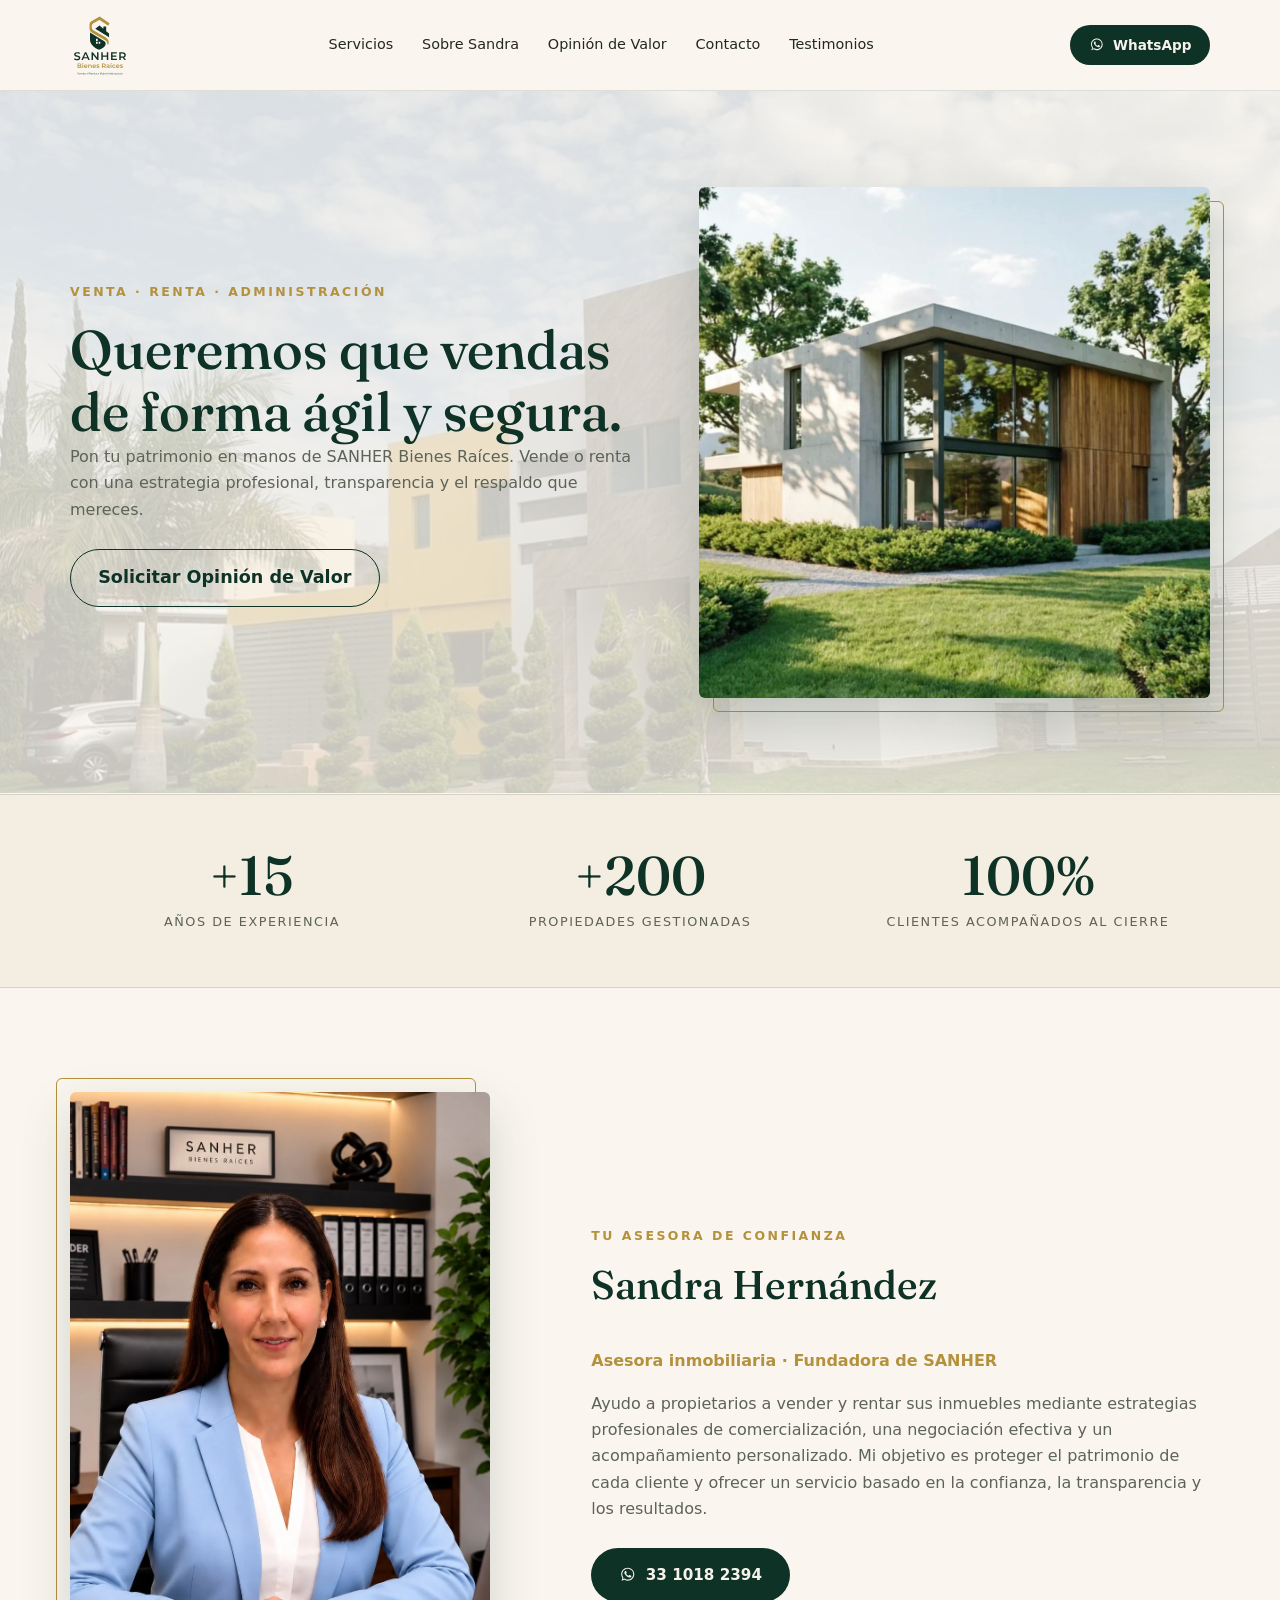
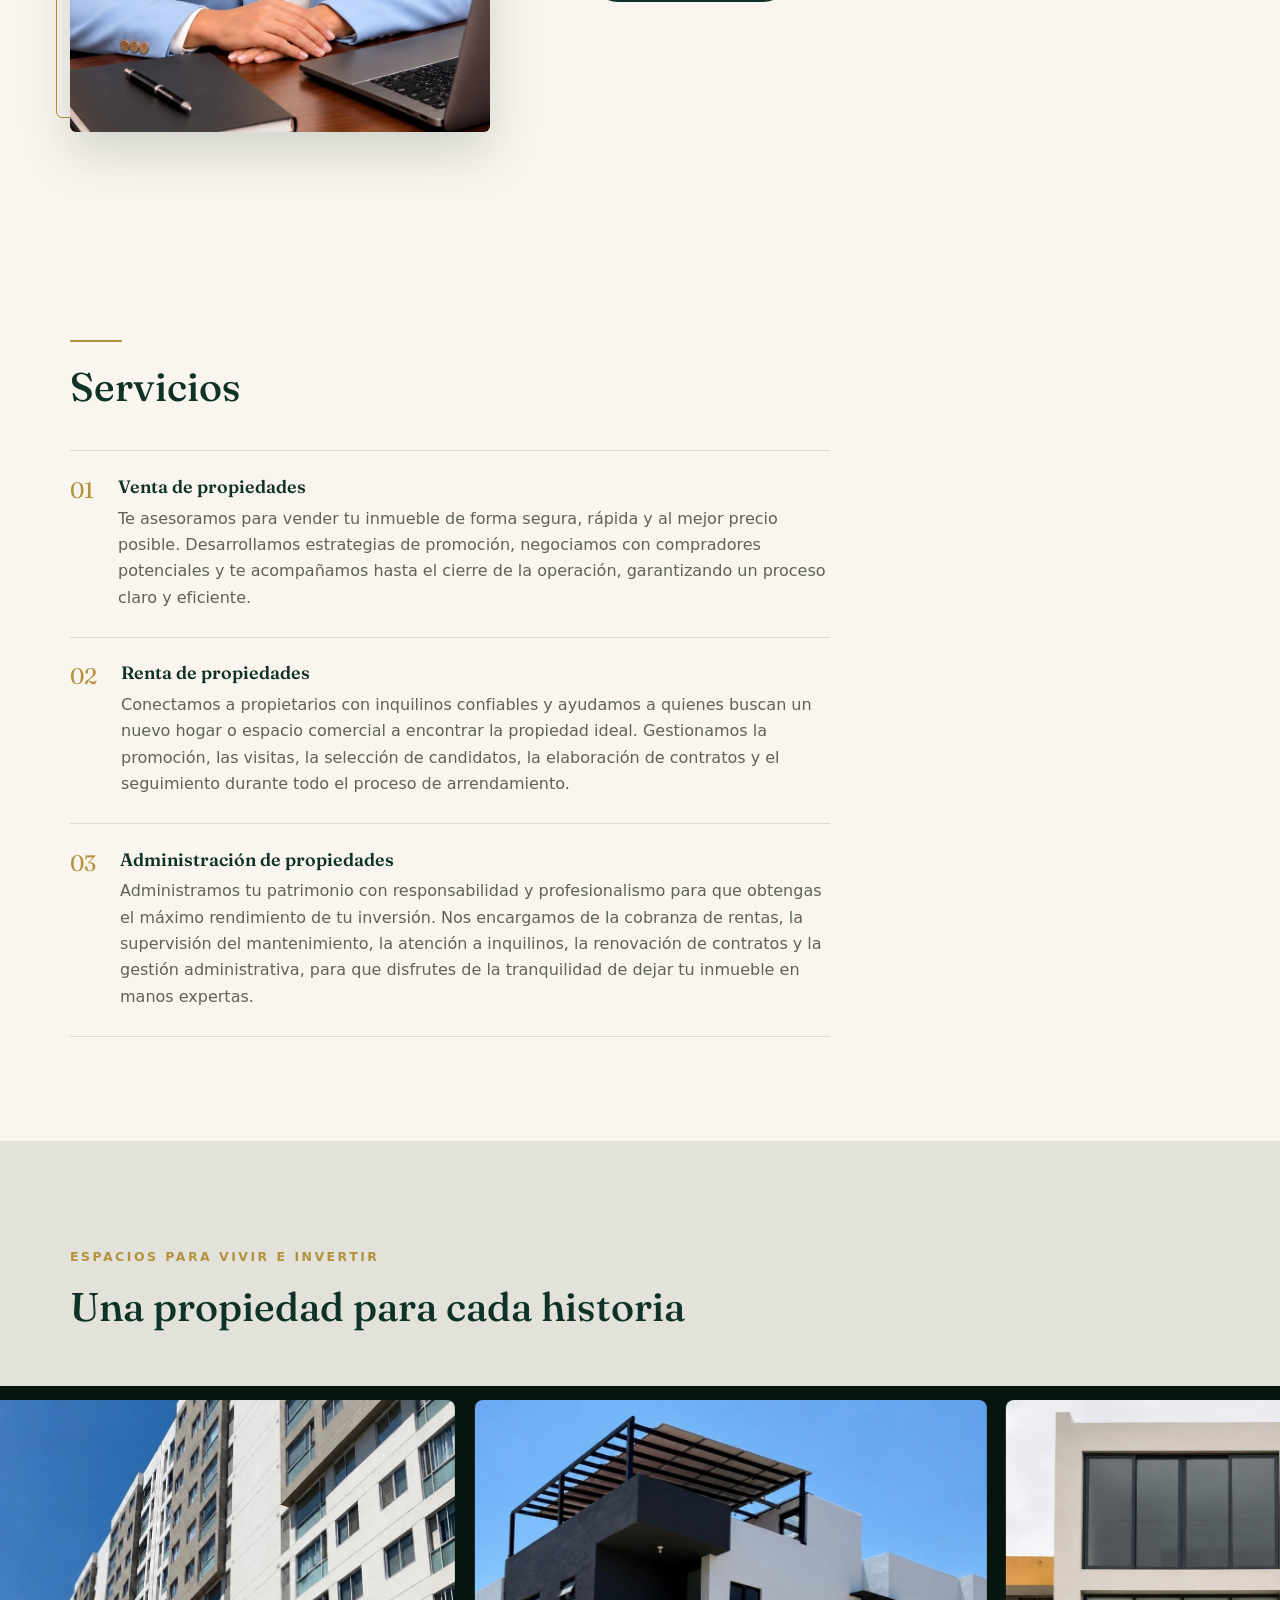
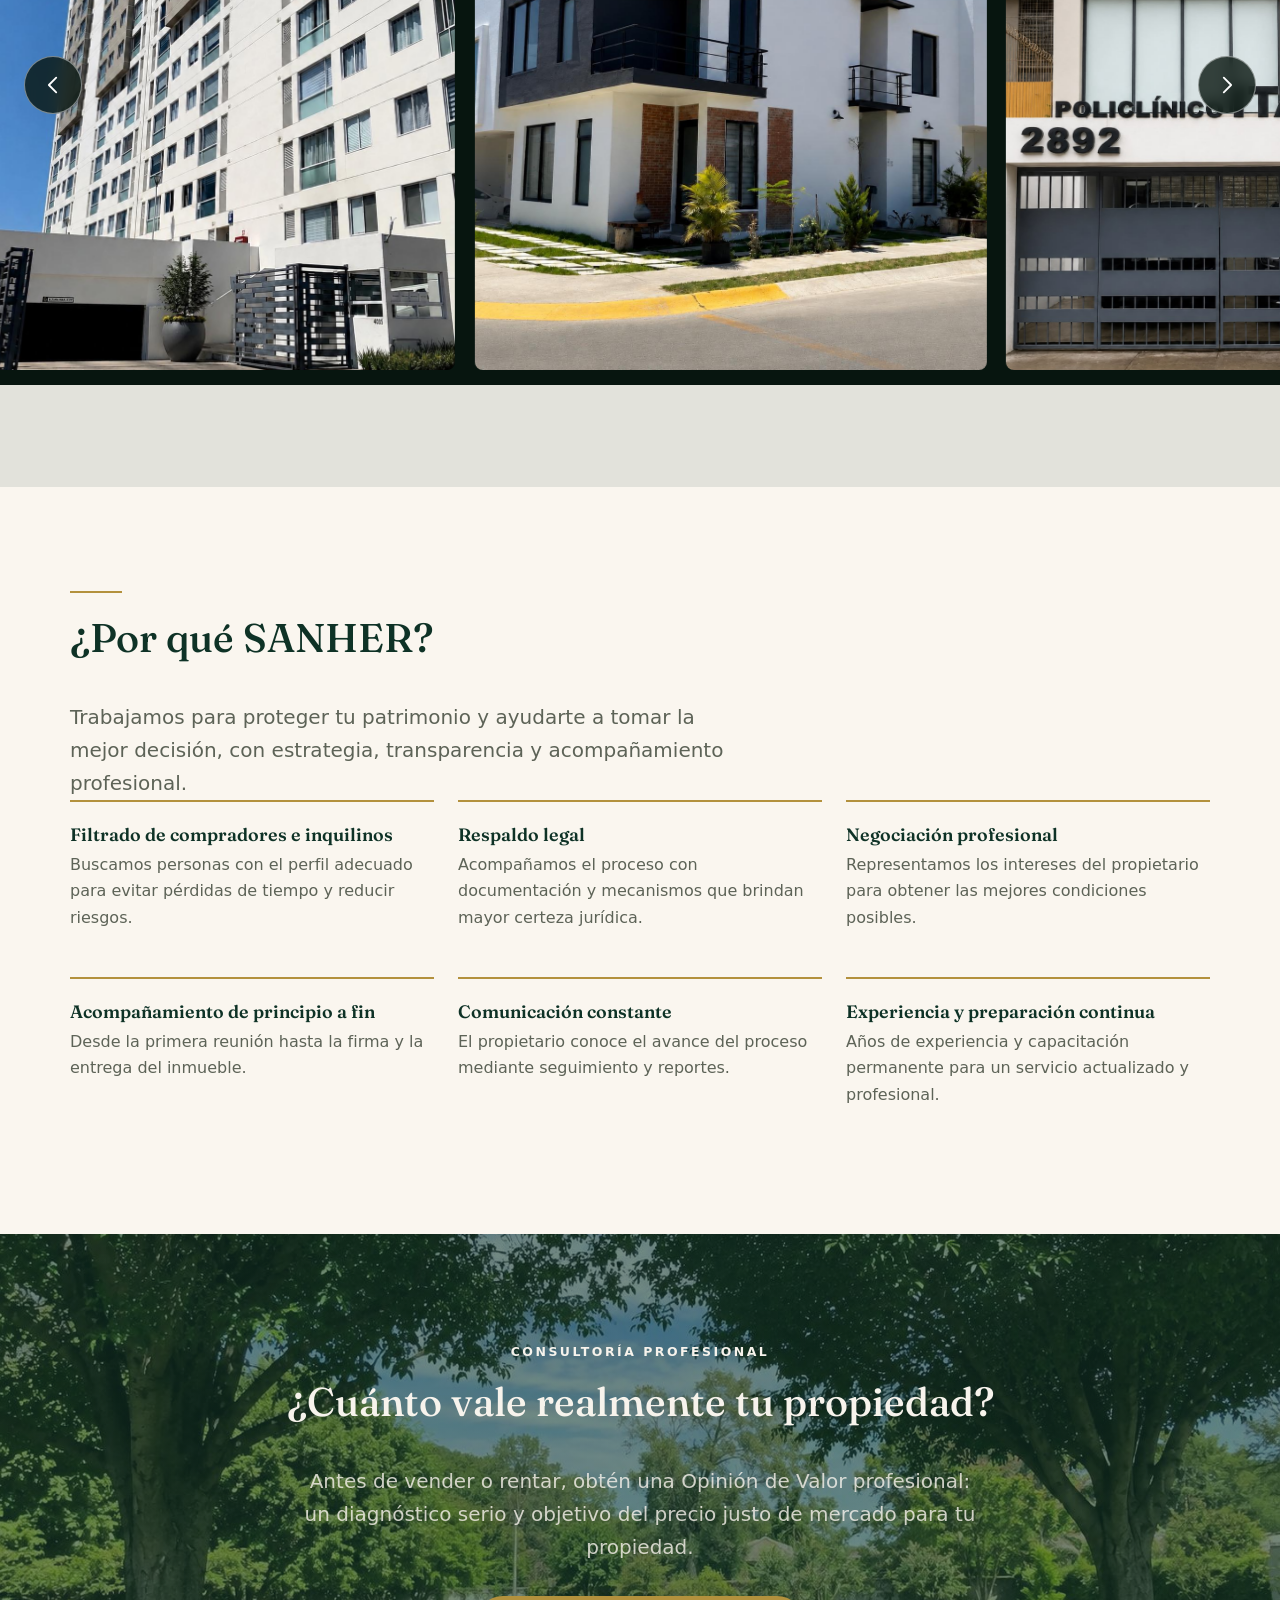
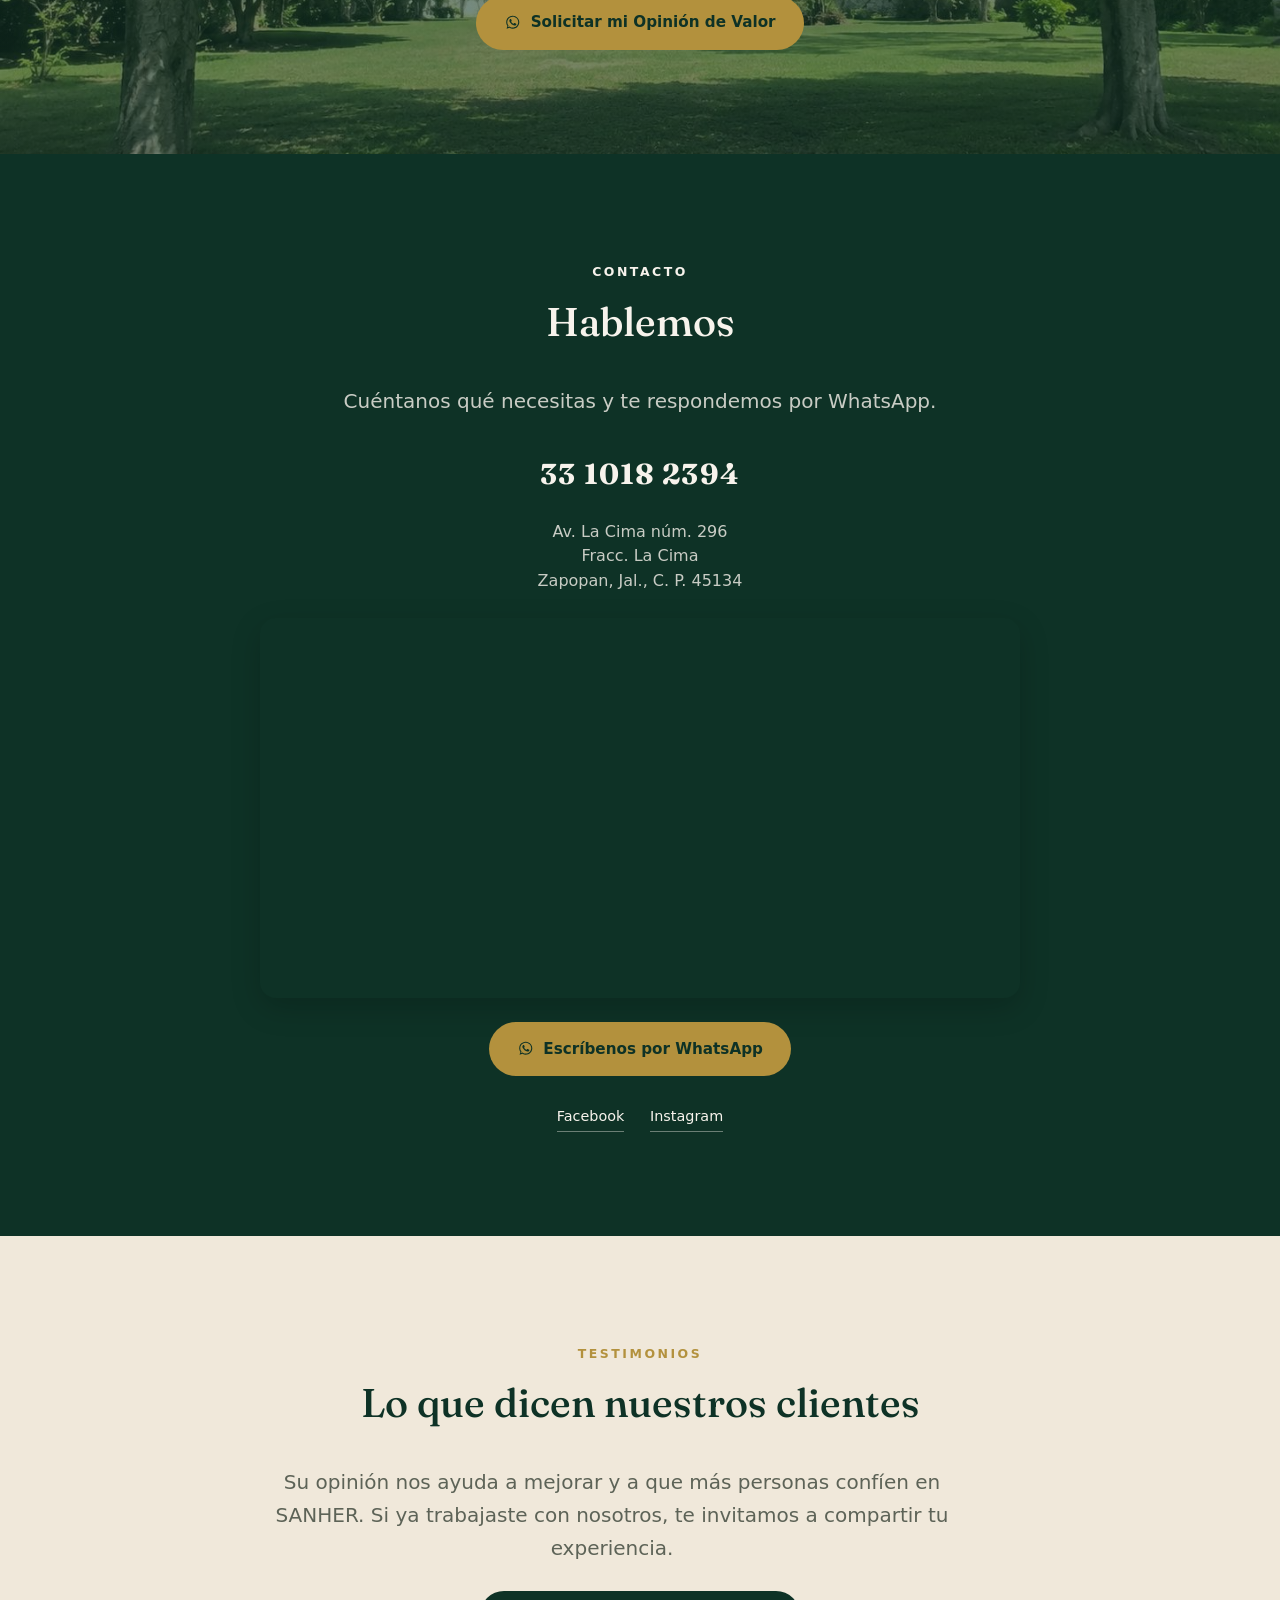
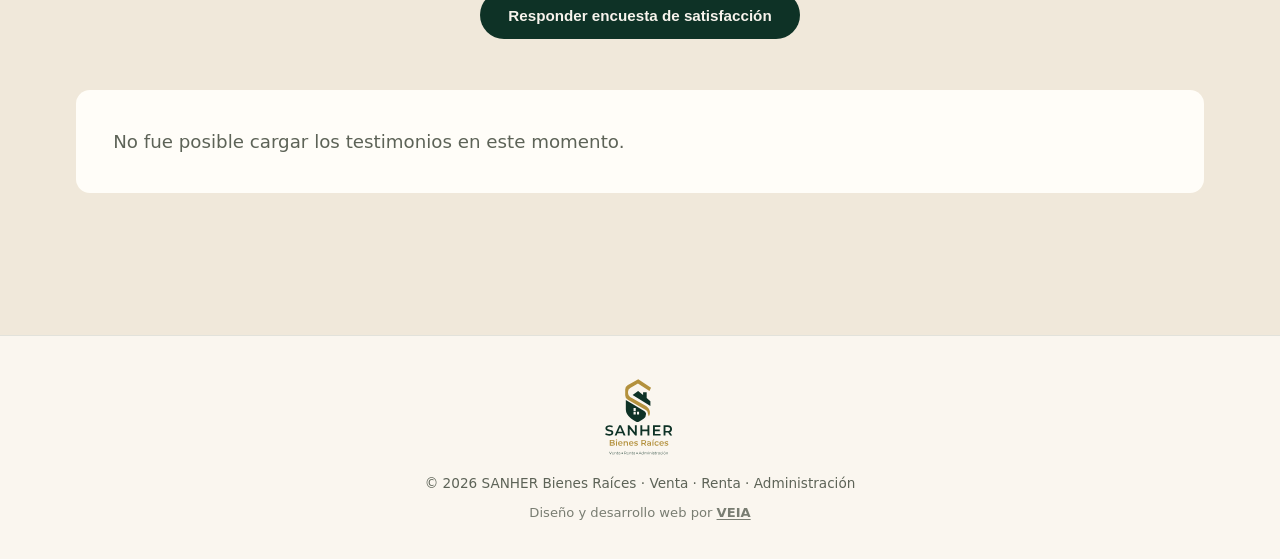
==== commit 0acbe22f: "Banner testimonios: anti-flash, mensaje de estado y espaciado autor/rol" ====
--- a/index.html
+++ b/index.html
@@ -104,7 +104,7 @@
 .encuesta--gracias .encuesta__ok{display:block}
 .testi-carrusel{position:relative;margin-top:2.8rem}
 .testi-lista{display:flex;overflow:hidden;touch-action:pan-y}
-.testi-track{display:flex;width:100%;transition:transform .6s cubic-bezier(.22,.61,.36,1);will-change:transform}
+.testi-track{display:flex;width:100%;visibility:hidden;transition:transform .6s cubic-bezier(.22,.61,.36,1);will-change:transform}
 .testi-slide{flex:0 0 100%;min-width:0;width:100%;padding:.4rem .4rem 1.4rem;box-sizing:border-box}
 .testi-tarjeta{height:100%;min-width:0;display:flex;flex-direction:column;gap:1rem;padding:clamp(1.5rem,3vw,2.3rem);border-radius:14px;background:var(--fondo-tarjeta);color:var(--verde);box-shadow:none}
 .testi-tarjeta__estrellas{color:var(--dorado);font-size:1.1rem;letter-spacing:.12em}
@@ -126,8 +126,106 @@
 </a> <div class="redes" data-astro-cid-ue7ehvbg> <a href="https://www.facebook.com/sandra.hernandezgudino/" target="_blank" rel="noopener" data-astro-cid-ue7ehvbg>Facebook</a> <a href="https://www.instagram.com/sanherbienesraices/" target="_blank" rel="noopener" data-astro-cid-ue7ehvbg>Instagram</a> </div> </div> </section> <section class="seccion fr-testimonios" id="testimonios" data-astro-cid-ue7ehvbg> <div class="contenedor revelar" data-astro-cid-ue7ehvbg> <div class="fr-testimonios__intro"> <span class="antetitulo" data-astro-cid-ue7ehvbg>Testimonios</span> <h2 data-astro-cid-ue7ehvbg>Lo que dicen nuestros clientes</h2> <p class="destacado" data-astro-cid-ue7ehvbg>Su opinión nos ayuda a mejorar y a que más personas confíen en SANHER. Si ya trabajaste con nosotros, te invitamos a compartir tu experiencia.</p> <button class="boton boton--primario fr-testimonios__boton" type="button" id="abrir-encuesta" data-astro-cid-ue7ehvbg>Responder encuesta de satisfacción</button> </div> <div class="encuesta" id="encuesta" hidden data-astro-cid-ue7ehvbg> <div class="encuesta__barra" data-astro-cid-ue7ehvbg> <span class="encuesta__titulo" data-astro-cid-ue7ehvbg>Encuesta de Satisfacción · SANHER</span> <button class="encuesta__cerrar" type="button" id="cerrar-encuesta" aria-label="Cerrar encuesta" data-astro-cid-ue7ehvbg>×</button> </div> <div class="encuesta__form" data-astro-cid-ue7ehvbg> <iframe title="Encuesta de Satisfacción SANHER" src="https://docs.google.com/forms/d/e/1FAIpQLSdJR6LCQH31qK079jsHk7oFDmlsTov2qRGEISjXrUlI9oK1BQ/viewform" width="640" height="2460" frameborder="0" marginheight="0" marginwidth="0" style="border:0;width:100%;height:2460px" loading="lazy" data-astro-cid-ue7ehvbg>Cargando…</iframe> </div> <div class="encuesta__ok" data-astro-cid-ue7ehvbg> <h3 data-astro-cid-ue7ehvbg>¡Gracias por tu opinión!</h3> <p data-astro-cid-ue7ehvbg>Tu respuesta fue enviada. Si autorizaste compartir tu testimonio, aparecerá aquí en cuanto lo aprobemos. ¡Gracias por confiar en SANHER!</p> </div> </div> <div class="testi-carrusel" data-testi-carrusel role="region" aria-roledescription="carrusel" aria-label="Testimonios de clientes" data-astro-cid-ue7ehvbg> <div class="testi-lista" data-astro-cid-ue7ehvbg> <div class="testi-track" data-testi-track data-astro-cid-ue7ehvbg> <div class="testi-slide" data-testi-slide data-astro-cid-ue7ehvbg> <blockquote class="testi-tarjeta" data-astro-cid-ue7ehvbg> <span class="testi-tarjeta__estrellas" aria-hidden="true" data-astro-cid-ue7ehvbg>★★★★★</span> <p class="testi-tarjeta__quote" data-astro-cid-ue7ehvbg>“Sandra me acompañó en todo el proceso de renta. Siempre estuvo pendiente y resolvió cada duda a tiempo. Totalmente recomendable.”</p> <footer data-astro-cid-ue7ehvbg> <span class="testi-tarjeta__autor" data-astro-cid-ue7ehvbg>María Fernanda G.</span> <span class="testi-tarjeta__rol" data-astro-cid-ue7ehvbg>Arrendataria · Zapopan</span> </footer> </blockquote> </div> <div class="testi-slide" data-testi-slide data-astro-cid-ue7ehvbg> <blockquote class="testi-tarjeta" data-astro-cid-ue7ehvbg> <span class="testi-tarjeta__estrellas" aria-hidden="true" data-astro-cid-ue7ehvbg>★★★★★</span> <p class="testi-tarjeta__quote" data-astro-cid-ue7ehvbg>“Profesionalismo desde el primer contacto. Logró rentar mi propiedad en poco tiempo y con un inquilino de confianza.”</p> <footer data-astro-cid-ue7ehvbg> <span class="testi-tarjeta__autor" data-astro-cid-ue7ehvbg>Jorge Ramírez</span> <span class="testi-tarjeta__rol" data-astro-cid-ue7ehvbg>Arrendador · Guadalajara</span> </footer> </blockquote> </div> <div class="testi-slide" data-testi-slide data-astro-cid-ue7ehvbg> <blockquote class="testi-tarjeta" data-astro-cid-ue7ehvbg> <span class="testi-tarjeta__estrellas" aria-hidden="true" data-astro-cid-ue7ehvbg>★★★★★</span> <p class="testi-tarjeta__quote" data-astro-cid-ue7ehvbg>“Transparencia total en cada paso. Sentí mi patrimonio en buenas manos desde el inicio hasta el cierre.”</p> <footer data-astro-cid-ue7ehvbg> <span class="testi-tarjeta__autor" data-astro-cid-ue7ehvbg>Ana L.</span> <span class="testi-tarjeta__rol" data-astro-cid-ue7ehvbg>Propietaria · Tlajomulco</span> </footer> </blockquote> </div> </div> </div> <div class="testi-puntos" data-testi-puntos data-astro-cid-ue7ehvbg></div> </div> </div> </section> </main> <footer class="footer" data-astro-cid-ue7ehvbg> <div class="contenedor" data-astro-cid-ue7ehvbg> <a class="marca" href="#inicio" aria-label="SANHER Bienes Raíces"> <img class="marca__logo" src="./img/logo-sanher.svg" alt="SANHER Bienes Raíces" width="254" height="277"> </a> <p data-astro-cid-ue7ehvbg>© <span id="anio" data-astro-cid-ue7ehvbg></span> SANHER Bienes Raíces · Venta · Renta · Administración</p> <p class="footer__credito" style="margin-top:.45rem;font-size:.82rem;opacity:.82" data-astro-cid-ue7ehvbg>Diseño y desarrollo web por <a href="https://veia.com.mx/" target="_blank" rel="noopener" aria-label="Visitar el sitio web de VEIA" style="color:inherit;font-weight:700;text-decoration:underline;text-underline-offset:.18em" data-astro-cid-ue7ehvbg>VEIA</a></p> </div> </footer> <a class="ws-flotante" href="https://wa.me/523310182394?text=Hola%2C%20vi%20la%20p%C3%A1gina%20de%20SANHER%20y%20me%20gustar%C3%ADa%20recibir%20m%C3%A1s%20informaci%C3%B3n." target="_blank" rel="noopener" aria-label="Escríbenos por WhatsApp" data-astro-cid-ue7ehvbg> <svg class viewBox="0 0 32 32" aria-hidden="true"> <path d="M16 3C9.4 3 4 8.3 4 14.9c0 2.6.8 5 2.3 7L4.7 27l5.3-1.7c1.9 1.2 4 1.8 6 1.8 6.6 0 12-5.3 12-11.9S22.6 3 16 3Zm0 21.8c-1.9 0-3.7-.6-5.3-1.6l-.4-.2-3.1 1 1-3-.3-.4a9.6 9.6 0 0 1-1.9-5.7c0-5.4 4.5-9.8 10-9.8s10 4.4 10 9.8-4.5 9.9-10 9.9Zm5.5-7.4c-.3-.2-1.8-.9-2-1-.3-.1-.5-.2-.7.1-.2.3-.8 1-1 1.2-.2.2-.4.2-.7.1a8.1 8.1 0 0 1-4-3.5c-.3-.5.3-.5.9-1.7.1-.2 0-.4 0-.6l-.9-2.2c-.2-.6-.5-.5-.7-.5h-.6c-.2 0-.5.1-.8.4-.3.3-1.1 1-1.1 2.6s1.1 3 1.3 3.2c.2.2 2.2 3.4 5.4 4.7 2 .9 2.8 1 3.8.8.6-.1 1.8-.7 2-1.4.3-.7.3-1.3.2-1.4l-1-.8Z"></path> </svg> </a>    <script type="module">const c=new IntersectionObserver(e=>{for(const t of e)t.isIntersecting&&(t.target.classList.add("visto"),c.unobserve(t.target))},{threshold:.12});document.querySelectorAll(".revelar").forEach(e=>c.observe(e));const o=document.querySelector(".ws-flotante"),r=document.querySelector(".hero, .fr-hero");o&&r&&new IntersectionObserver(([e])=>o.classList.toggle("visible",!e.isIntersecting),{rootMargin:"-20% 0px 0px 0px"}).observe(r);const n=document.querySelectorAll(".faq details");n.forEach(e=>e.addEventListener("toggle",()=>{e.open&&n.forEach(t=>t!==e&&(t.open=!1))}));const s=document.getElementById("anio");s&&(s.textContent=String(new Date().getFullYear()));
 // Encuesta de satisfacción
 const encuesta=document.getElementById("encuesta"),abrirEncuesta=document.getElementById("abrir-encuesta"),cerrarEncuesta=document.getElementById("cerrar-encuesta");if(abrirEncuesta&&encuesta){abrirEncuesta.addEventListener("click",()=>{encuesta.hidden=false;encuesta.classList.remove("encuesta--gracias");encuesta.scrollIntoView({behavior:"smooth",block:"start"})});cerrarEncuesta&&cerrarEncuesta.addEventListener("click",()=>{encuesta.hidden=true})}
-// Testimonios: carrusel automático
-const track=document.querySelector("[data-testi-track]"),puntosWrap=document.querySelector("[data-testi-puntos]"),slidesT=[...(document.querySelectorAll("[data-testi-slide]")||[])];if(track&&slidesT.length>1&&puntosWrap){const total=slidesT.length;let idxT=0,timerT=null;const build=()=>{puntosWrap.innerHTML=slidesT.map((_,i)=>`<button class="testi-punto" data-i="${i}" aria-label="Ver testimonio ${i+1}"></button>`).join("");puntosWrap.querySelectorAll(".testi-punto").forEach(p=>p.addEventListener("click",()=>{idxT=Number(p.dataset.i);mostrar();reiniciar()}))};const mostrar=()=>{track.style.transform="translateX("+(-idxT*100)+"%)";puntosWrap.querySelectorAll(".testi-punto").forEach((p,i)=>p.setAttribute("aria-current",i===idxT?"true":"false"))};const reiniciar=()=>{if(timerT)clearInterval(timerT);if(!window.matchMedia("(prefers-reduced-motion: reduce)").matches)timerT=setInterval(()=>{idxT=(idxT+1)%total;mostrar()},6000)};build();mostrar();reiniciar();track.addEventListener("pointerenter",()=>timerT&&clearInterval(timerT));track.addEventListener("pointerleave",reiniciar)}
+// Testimonios aprobados: Google Sheets vía Apps Script, con contenido estático de respaldo.
+const TESTIMONIOS_URL="https://script.google.com/macros/s/AKfycbwfOg5Yc_T-yvBhdGDz8qBOWOxAanyXnfH-G3nfEnNI92093QiP-WRvLf_2bdLcwYp1/exec";
+const track=document.querySelector("[data-testi-track]");
+const puntosWrap=document.querySelector("[data-testi-puntos]");
+let testiTimer=null;
+
+const crearTestimonio=({nombre,como,testimonio})=>{
+  const slide=document.createElement("div");
+  slide.className="testi-slide";
+  slide.dataset.testiSlide="";
+  const tarjeta=document.createElement("blockquote");
+  tarjeta.className="testi-tarjeta";
+  const estrellas=document.createElement("span");
+  estrellas.className="testi-tarjeta__estrellas";
+  estrellas.setAttribute("aria-hidden","true");
+  estrellas.textContent="★★★★★";
+  const cita=document.createElement("p");
+  cita.className="testi-tarjeta__quote";
+  cita.textContent=`“${String(testimonio||"").trim()}”`;
+  const pie=document.createElement("footer");
+  const autor=document.createElement("span");
+  autor.className="testi-tarjeta__autor";
+  autor.textContent=String(nombre||"Cliente SANHER").trim();
+  const rol=document.createElement("span");
+  rol.className="testi-tarjeta__rol";
+  rol.textContent=String(como||"Cliente").trim();
+  pie.append(autor,document.createTextNode(" "),rol);
+  tarjeta.append(estrellas,cita,pie);
+  slide.append(tarjeta);
+  return slide;
+};
+
+const crearEstadoTestimonios=mensaje=>{
+  const slide=document.createElement("div");
+  slide.className="testi-slide";
+  slide.dataset.testiSlide="";
+  const tarjeta=document.createElement("blockquote");
+  tarjeta.className="testi-tarjeta";
+  const texto=document.createElement("p");
+  texto.className="testi-tarjeta__quote";
+  texto.textContent=mensaje;
+  tarjeta.append(texto);
+  slide.append(tarjeta);
+  return slide;
+};
+
+const iniciarCarruselTestimonios=()=>{
+  if(!track||!puntosWrap)return;
+  if(testiTimer)clearInterval(testiTimer);
+  const slides=[...track.querySelectorAll("[data-testi-slide]")];
+  puntosWrap.replaceChildren();
+  track.style.transform="translateX(0)";
+  if(slides.length<2)return;
+  let indice=0;
+  const mostrar=()=>{
+    track.style.transform=`translateX(${-indice*100}%)`;
+    puntosWrap.querySelectorAll(".testi-punto").forEach((p,i)=>p.setAttribute("aria-current",i===indice?"true":"false"));
+  };
+  const reiniciar=()=>{
+    if(testiTimer)clearInterval(testiTimer);
+    if(!window.matchMedia("(prefers-reduced-motion: reduce)").matches){
+      testiTimer=setInterval(()=>{indice=(indice+1)%slides.length;mostrar()},6000);
+    }
+  };
+  slides.forEach((_,i)=>{
+    const punto=document.createElement("button");
+    punto.className="testi-punto";
+    punto.type="button";
+    punto.setAttribute("aria-label",`Ver testimonio ${i+1}`);
+    punto.addEventListener("click",()=>{indice=i;mostrar();reiniciar()});
+    puntosWrap.append(punto);
+  });
+  mostrar();
+  reiniciar();
+};
+
+window.__sanherTestimonios=data=>{
+  if(data?.ok&&Array.isArray(data.data)&&track){
+    track.replaceChildren(...(data.data.length
+      ? data.data.map(crearTestimonio)
+      : [crearEstadoTestimonios("Próximamente publicaremos testimonios de nuestros clientes.")]));
+  }
+  iniciarCarruselTestimonios();
+  delete window.__sanherTestimonios;
+};
+
+iniciarCarruselTestimonios();
+if(track){
+  track.replaceChildren(crearEstadoTestimonios("Cargando testimonios…"));
+  track.style.visibility="visible";
+  const fuente=document.createElement("script");
+  fuente.src=`${TESTIMONIOS_URL}?accion=aprobados&callback=__sanherTestimonios&_=${Date.now()}`;
+  fuente.async=true;
+  fuente.onerror=()=>{
+    track.replaceChildren(crearEstadoTestimonios("No fue posible cargar los testimonios en este momento."));
+    iniciarCarruselTestimonios();
+    delete window.__sanherTestimonios;
+  };
+  document.head.append(fuente);
+}
 </script> <script>
 (()=>{const propiedades=[{"src":"./img/galeria/propiedad-01.jpeg?v=20260727-relacion-01","alt":"Fachada de edificio residencial contemporáneo","direccion":"Eutimio Pinzón núm. 927\nCondominio Tres Lagos\nCol. Lomas de Independencia\nGuadalajara, Jal."},{"src":"./img/galeria/propiedad-02.jpeg?v=20260727-relacion-01","alt":"Casa contemporánea en blanco y negro","direccion":"Av. La Cima núm. 296-71\nFracc. La Cima\nZapopan, Jal."},{"src":"./img/galeria/propiedad-03.jpeg?v=20260727-relacion-01","alt":"Fachada del Policlínico Italia","direccion":"Jesús García núm. 2892\nCol. Prados Providencia\nGuadalajara, Jal."},{"src":"./img/galeria/propiedad-04.jpeg?v=20260727-relacion-01","alt":"Local comercial con amplios ventanales","direccion":"Agustín Yáñez núm. 184-B\nCol. Centro\nCocula, Jal."},{"src":"./img/galeria/propiedad-05.jpeg?v=20260727-relacion-01","alt":"Terreno arbolado con área verde","direccion":"La Acordada, lote 14, manzana 9\nFracc. Colinas de Santa Anita\nTlajomulco de Zúñiga, Jal."},{"src":"./img/galeria/propiedad-06.jpeg?v=20260727-relacion-01","alt":"Casa con fachada naranja y detalles de piedra","direccion":"Av. Valle de San Isidro núm. 61-44\nFracc. Valle de San Isidro\nZapopan, Jal."},{"src":"./img/galeria/propiedad-07.jpeg?v=20260727-relacion-01","alt":"Edificio de departamentos contemporáneo","direccion":"Vista del Amanecer núm. 6300, interior 69\nFracc. Paisaje del Tesoro\nSan Pedro Tlaquepaque, Jal."},{"src":"./img/galeria/propiedad-08.jpeg?v=20260727-relacion-01","alt":"Conjunto residencial con torres y áreas verdes","direccion":"Francisco I. Madero núm. 2345\nProl. Mariano Otero\nZapopan, Jal."},{"src":"./img/galeria/propiedad-09.jpeg?v=20260727-relacion-01","alt":"Casa contemporánea blanca y amarilla","direccion":"La Alameda núm. 262\nFracc. Colinas de Santa Anita\nTlajomulco de Zúñiga, Jal."},{"src":"./img/galeria/propiedad-10.jpeg?v=20260727-relacion-01","alt":"Edificio residencial con balcones y jardineras","direccion":"Av. La Paz núm. 2168\nCondominio Brune\nColonia Lafayette\nGuadalajara, Jal."}];const raiz=document.querySelector("[data-prop-carrusel]"),pista=raiz?.querySelector("[data-carrusel-pista]"),ventana=raiz?.querySelector("[data-carrusel-ventana]"),slides=[...(raiz?.querySelectorAll("[data-carrusel-slide]")||[])],modal=document.getElementById("galeria-modal"),imagen=document.getElementById("galeria-modal-imagen"),direccion=document.getElementById("galeria-modal-direccion"),enlace=document.getElementById("galeria-modal-enlace");if(!raiz||!pista||!ventana||slides.length<propiedades.length*2||!(modal instanceof HTMLDialogElement)||!imagen||!direccion||!enlace)return;const reduce=window.matchMedia("(prefers-reduced-motion: reduce)");let desplazamiento=0,anchoVuelta=0,paso=0,ultimoTiempo=null,pausado=false,animando=false,raf=0,actual=0,ultimoFoco=null,inicioX=null;const medir=()=>{anchoVuelta=slides[propiedades.length].offsetLeft-slides[0].offsetLeft;paso=slides[1].offsetLeft-slides[0].offsetLeft;if(anchoVuelta>0){desplazamiento=((desplazamiento%anchoVuelta)+anchoVuelta)%anchoVuelta;dibujar()}};const dibujar=(normalizar=true)=>{if(normalizar&&anchoVuelta>0)desplazamiento=((desplazamiento%anchoVuelta)+anchoVuelta)%anchoVuelta;pista.style.transform="translate3d("+(-desplazamiento)+"px,0,0)"};const ciclo=t=>{if(ultimoTiempo===null)ultimoTiempo=t;const dt=Math.min((t-ultimoTiempo)/1000,.06);ultimoTiempo=t;if(!pausado&&!animando&&!modal.open&&!document.hidden&&!reduce.matches&&anchoVuelta>0){desplazamiento+=34*dt;dibujar()}raf=requestAnimationFrame(ciclo)};const mover=dir=>{if(!paso||animando)return;animando=true;let inicio=desplazamiento;if(dir<0&&inicio<paso)inicio+=anchoVuelta;const fin=inicio+dir*paso,duracion=460,comienzo=performance.now();const cuadro=t=>{const p=Math.min((t-comienzo)/duracion,1),e=1-Math.pow(1-p,3);desplazamiento=inicio+(fin-inicio)*e;dibujar(false);if(p<1)requestAnimationFrame(cuadro);else{animando=false;dibujar();ultimoTiempo=null}};requestAnimationFrame(cuadro)};const mostrarModal=i=>{actual=(i+propiedades.length)%propiedades.length;const p=propiedades[actual];imagen.src=p.src;imagen.alt=p.alt;direccion.textContent=p.direccion;enlace.href="https://www.google.com/maps/search/?api=1&query="+encodeURIComponent(p.direccion.replace(/\n/g,", "))};const abrir=i=>{ultimoFoco=document.activeElement;mostrarModal(i);modal.showModal();document.body.classList.add("galeria-abierta")};const cerrar=()=>{if(modal.open)modal.close()};raiz.querySelector("[data-carrusel-anterior]")?.addEventListener("click",()=>mover(-1));raiz.querySelector("[data-carrusel-siguiente]")?.addEventListener("click",()=>mover(1));raiz.querySelectorAll("[data-abrir-propiedad]").forEach(b=>b.addEventListener("click",()=>abrir(Number(b.dataset.abrirPropiedad))));ventana.addEventListener("pointerenter",()=>{pausado=true});ventana.addEventListener("pointerleave",()=>{pausado=false;ultimoTiempo=null});ventana.addEventListener("focusin",()=>{pausado=true});ventana.addEventListener("focusout",e=>{if(!ventana.contains(e.relatedTarget)){pausado=false;ultimoTiempo=null}});ventana.addEventListener("pointerdown",e=>{if(e.pointerType!=="mouse"||e.button===0)inicioX=e.clientX});ventana.addEventListener("pointerup",e=>{if(inicioX===null)return;const delta=e.clientX-inicioX;inicioX=null;if(Math.abs(delta)>55)mover(delta<0?1:-1)});ventana.addEventListener("pointercancel",()=>{inicioX=null});modal.querySelector(".galeria-modal__cerrar")?.addEventListener("click",cerrar);modal.querySelector("[data-modal-anterior]")?.addEventListener("click",()=>mostrarModal(actual-1));modal.querySelector("[data-modal-siguiente]")?.addEventListener("click",()=>mostrarModal(actual+1));modal.addEventListener("click",e=>{if(e.target===modal)cerrar()});modal.addEventListener("close",()=>{document.body.classList.remove("galeria-abierta");ultimoFoco?.focus();ultimoTiempo=null});document.addEventListener("keydown",e=>{if(!modal.open)return;if(e.key==="ArrowLeft"){e.preventDefault();mostrarModal(actual-1)}if(e.key==="ArrowRight"){e.preventDefault();mostrarModal(actual+1)}});window.addEventListener("resize",medir);document.addEventListener("visibilitychange",()=>{ultimoTiempo=null});reduce.addEventListener?.("change",()=>{ultimoTiempo=null});window.addEventListener("load",medir,{once:true});medir();raf=requestAnimationFrame(ciclo)})();
 </script></body> </html>
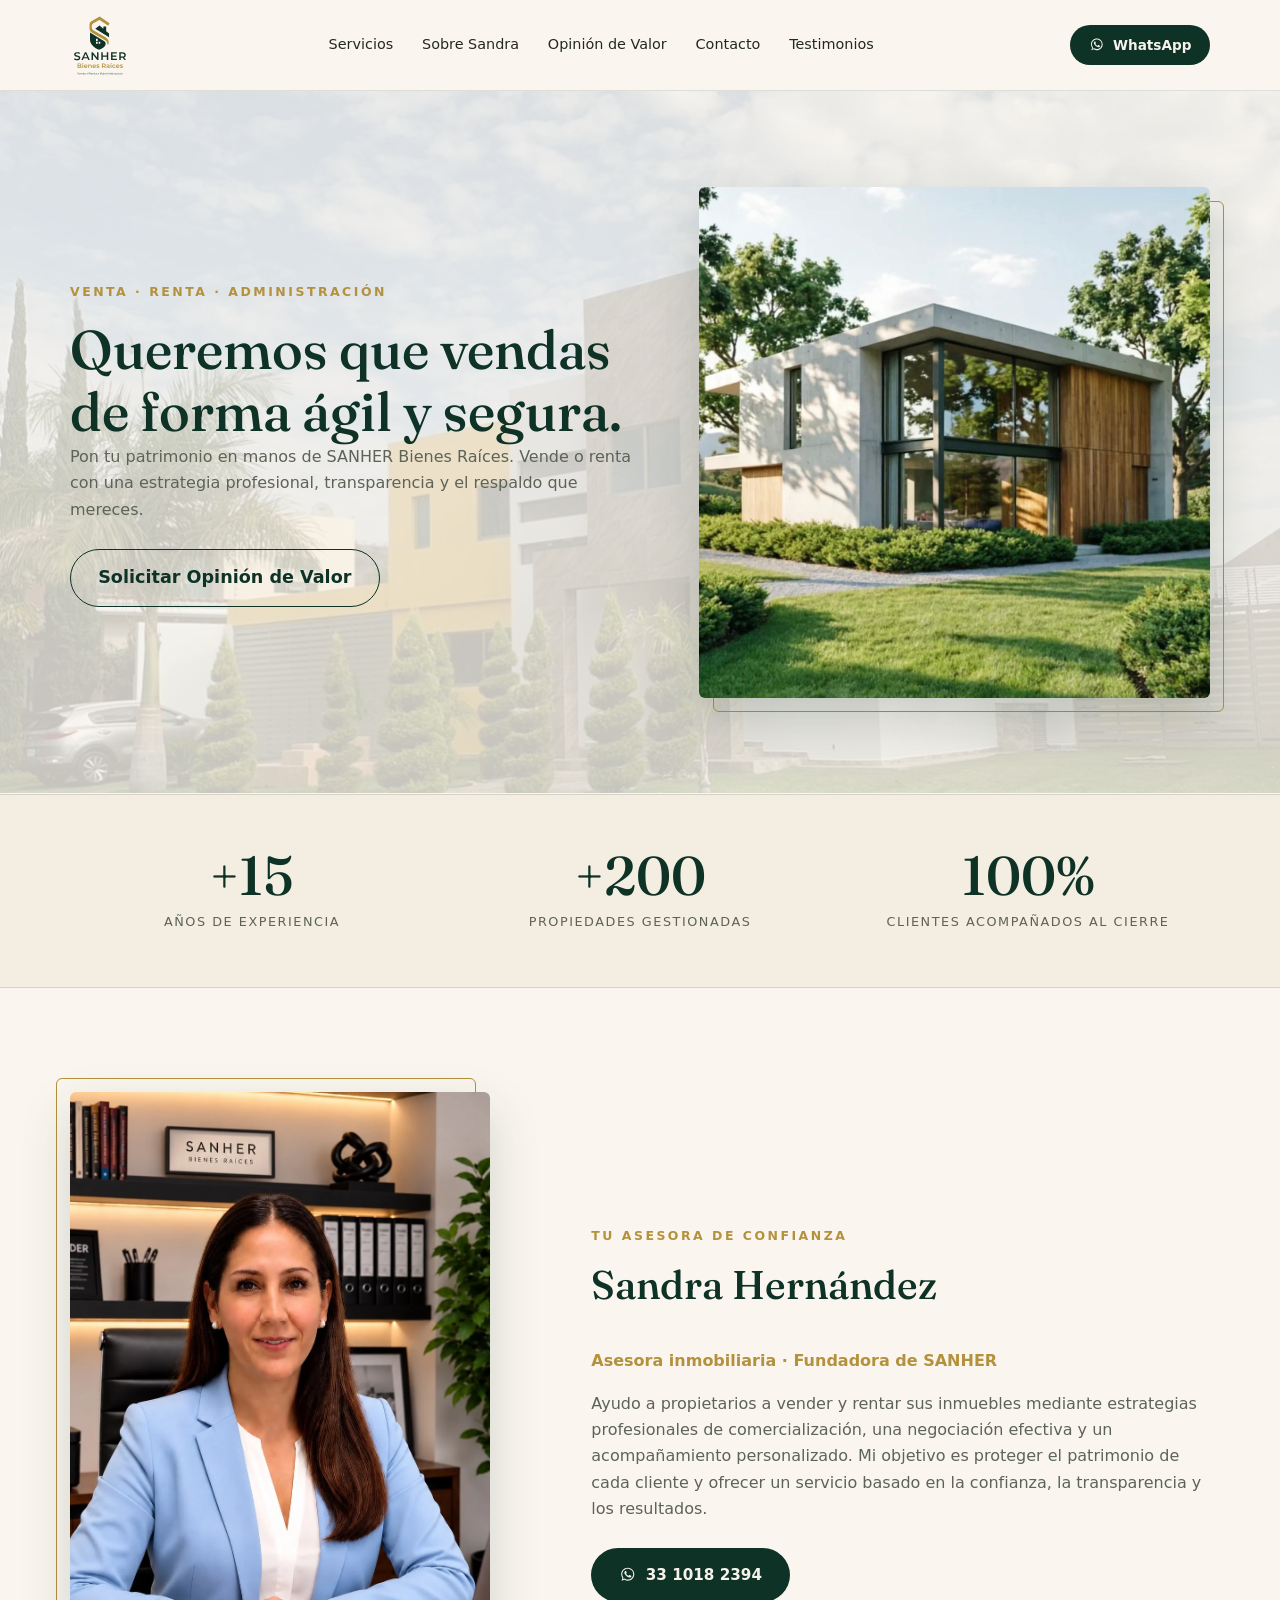
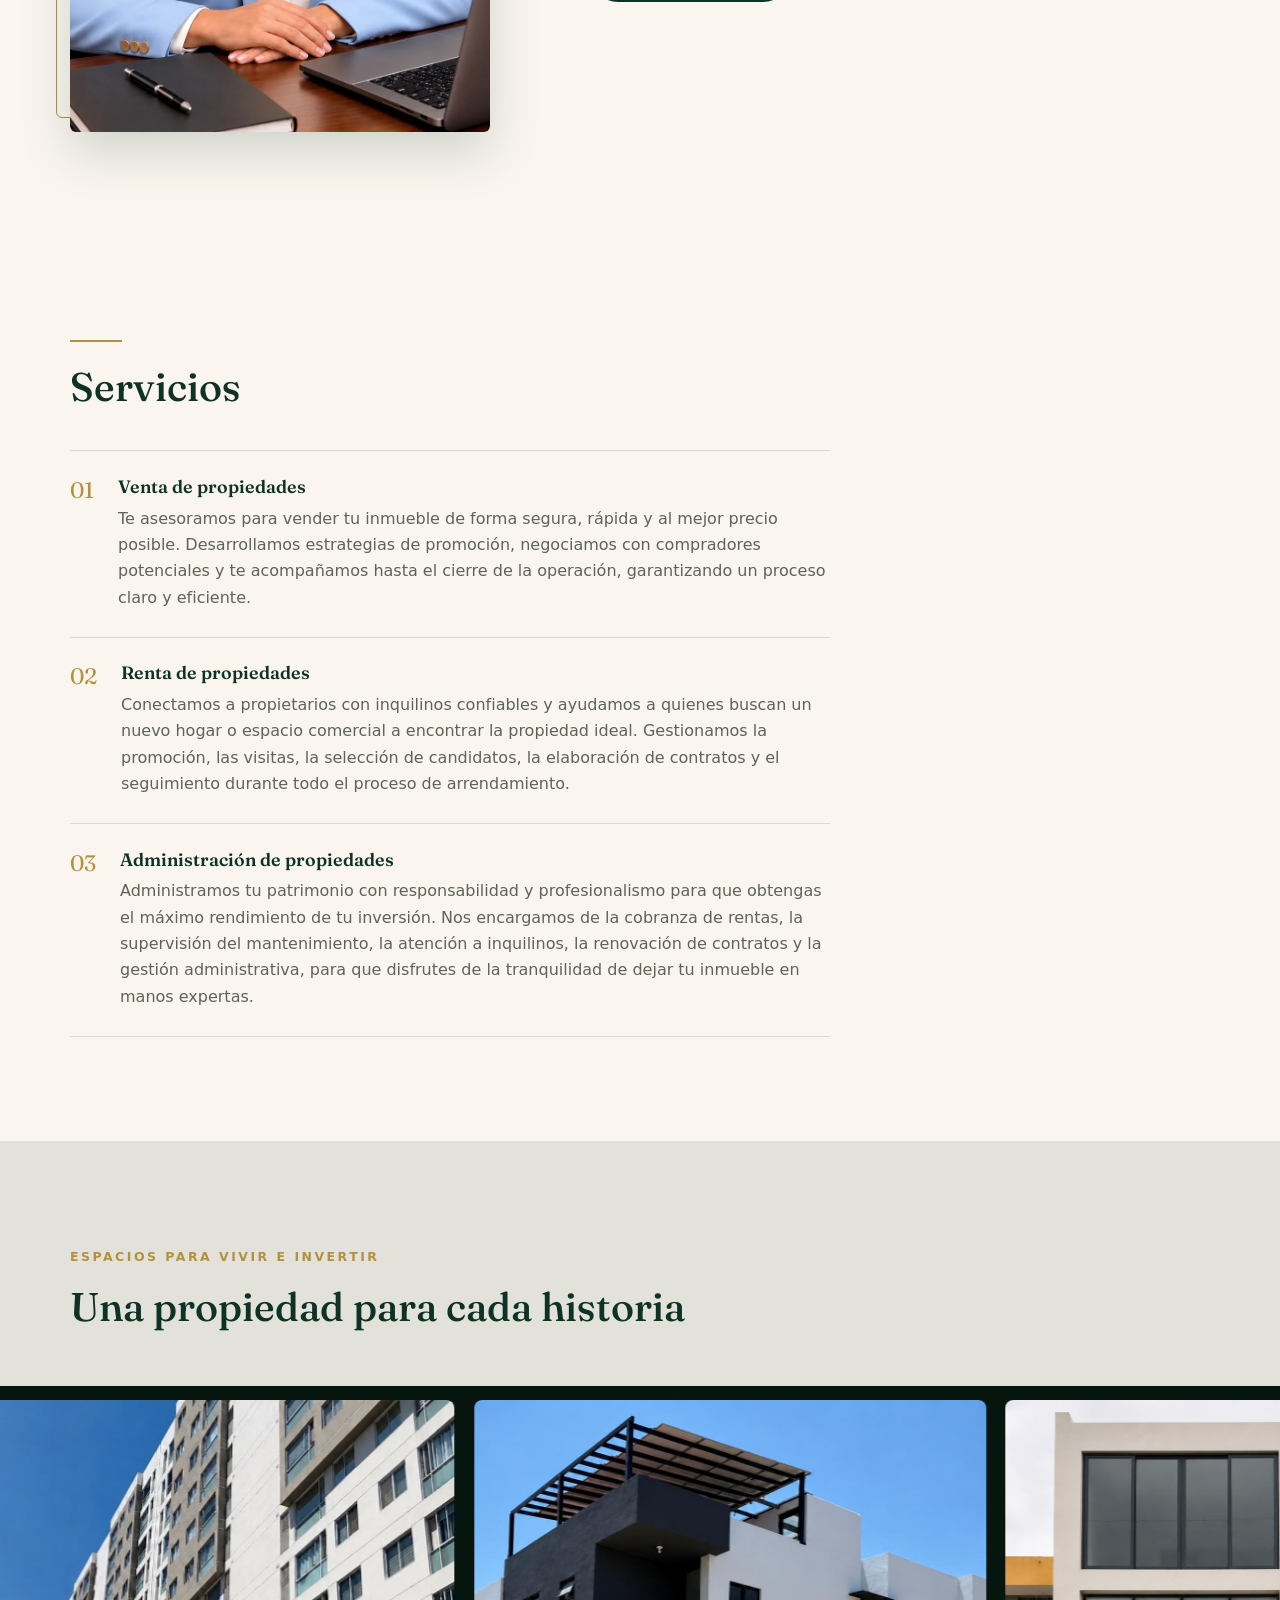
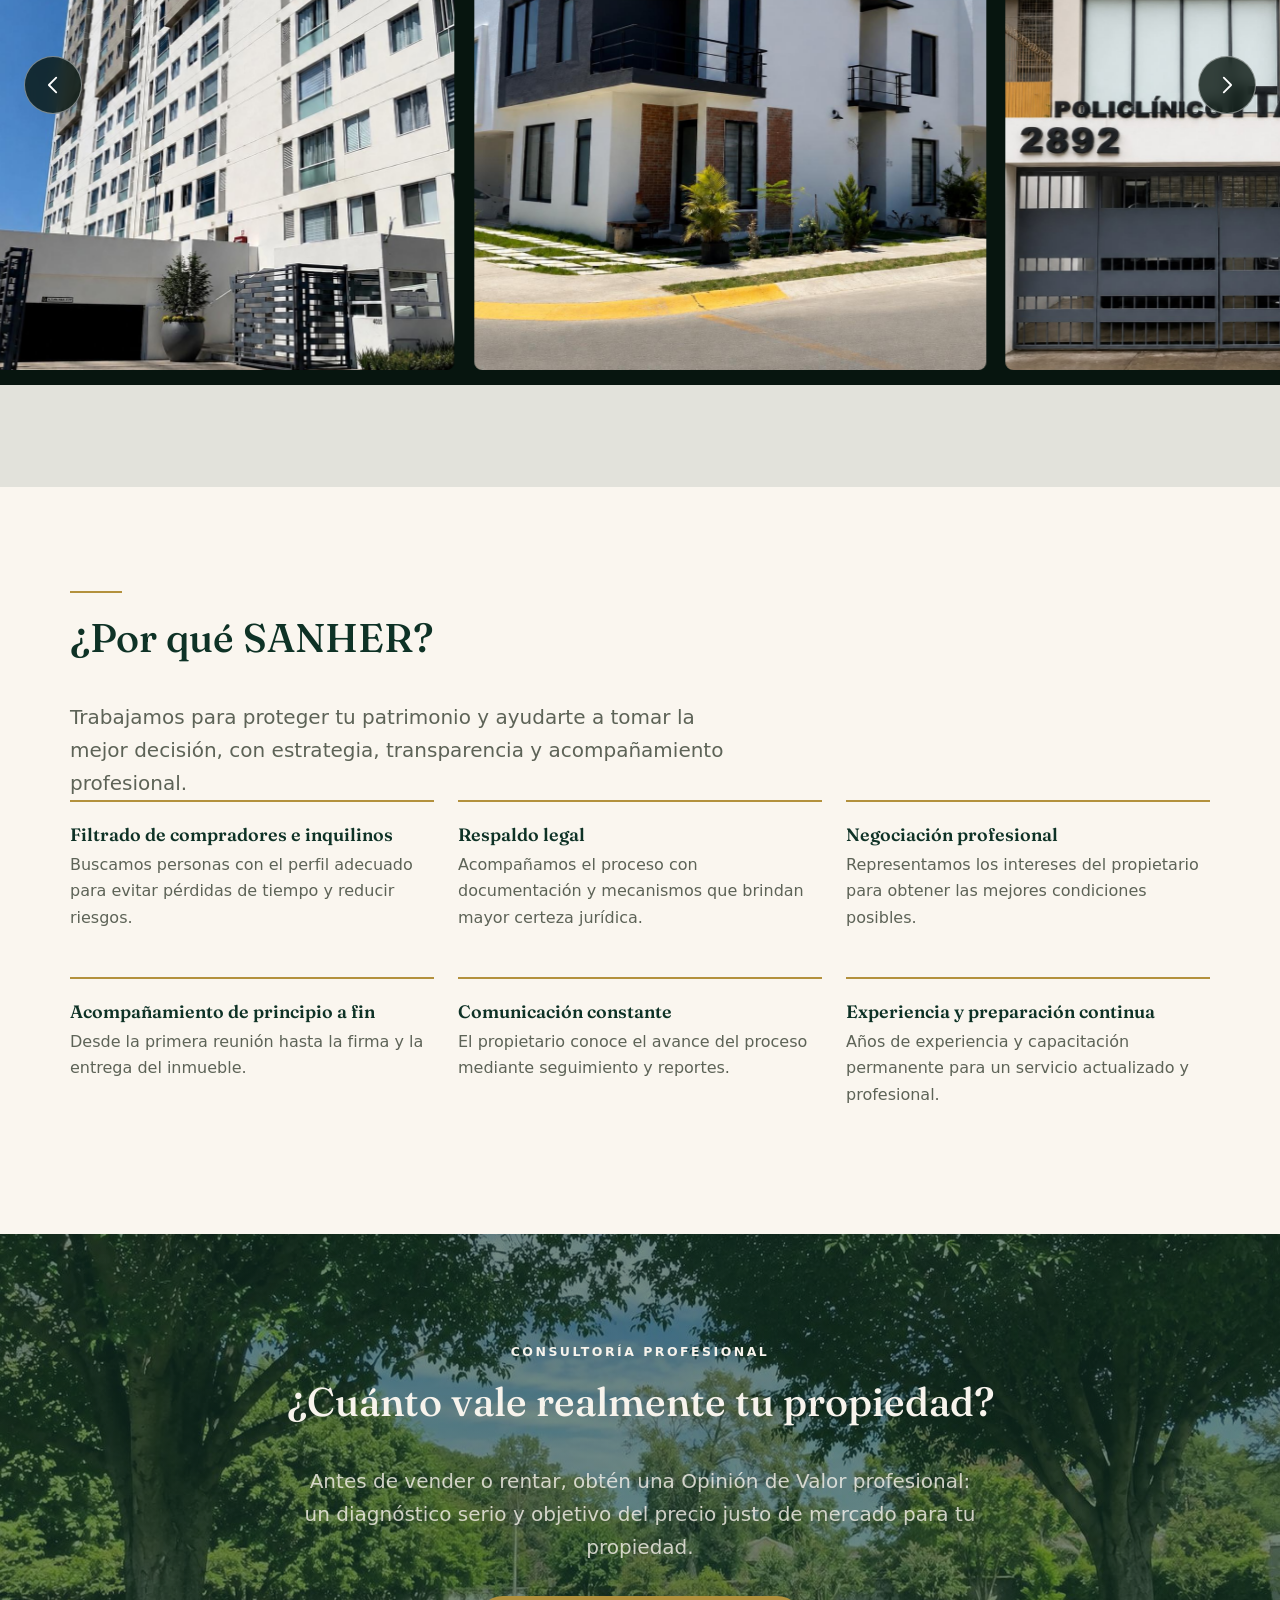
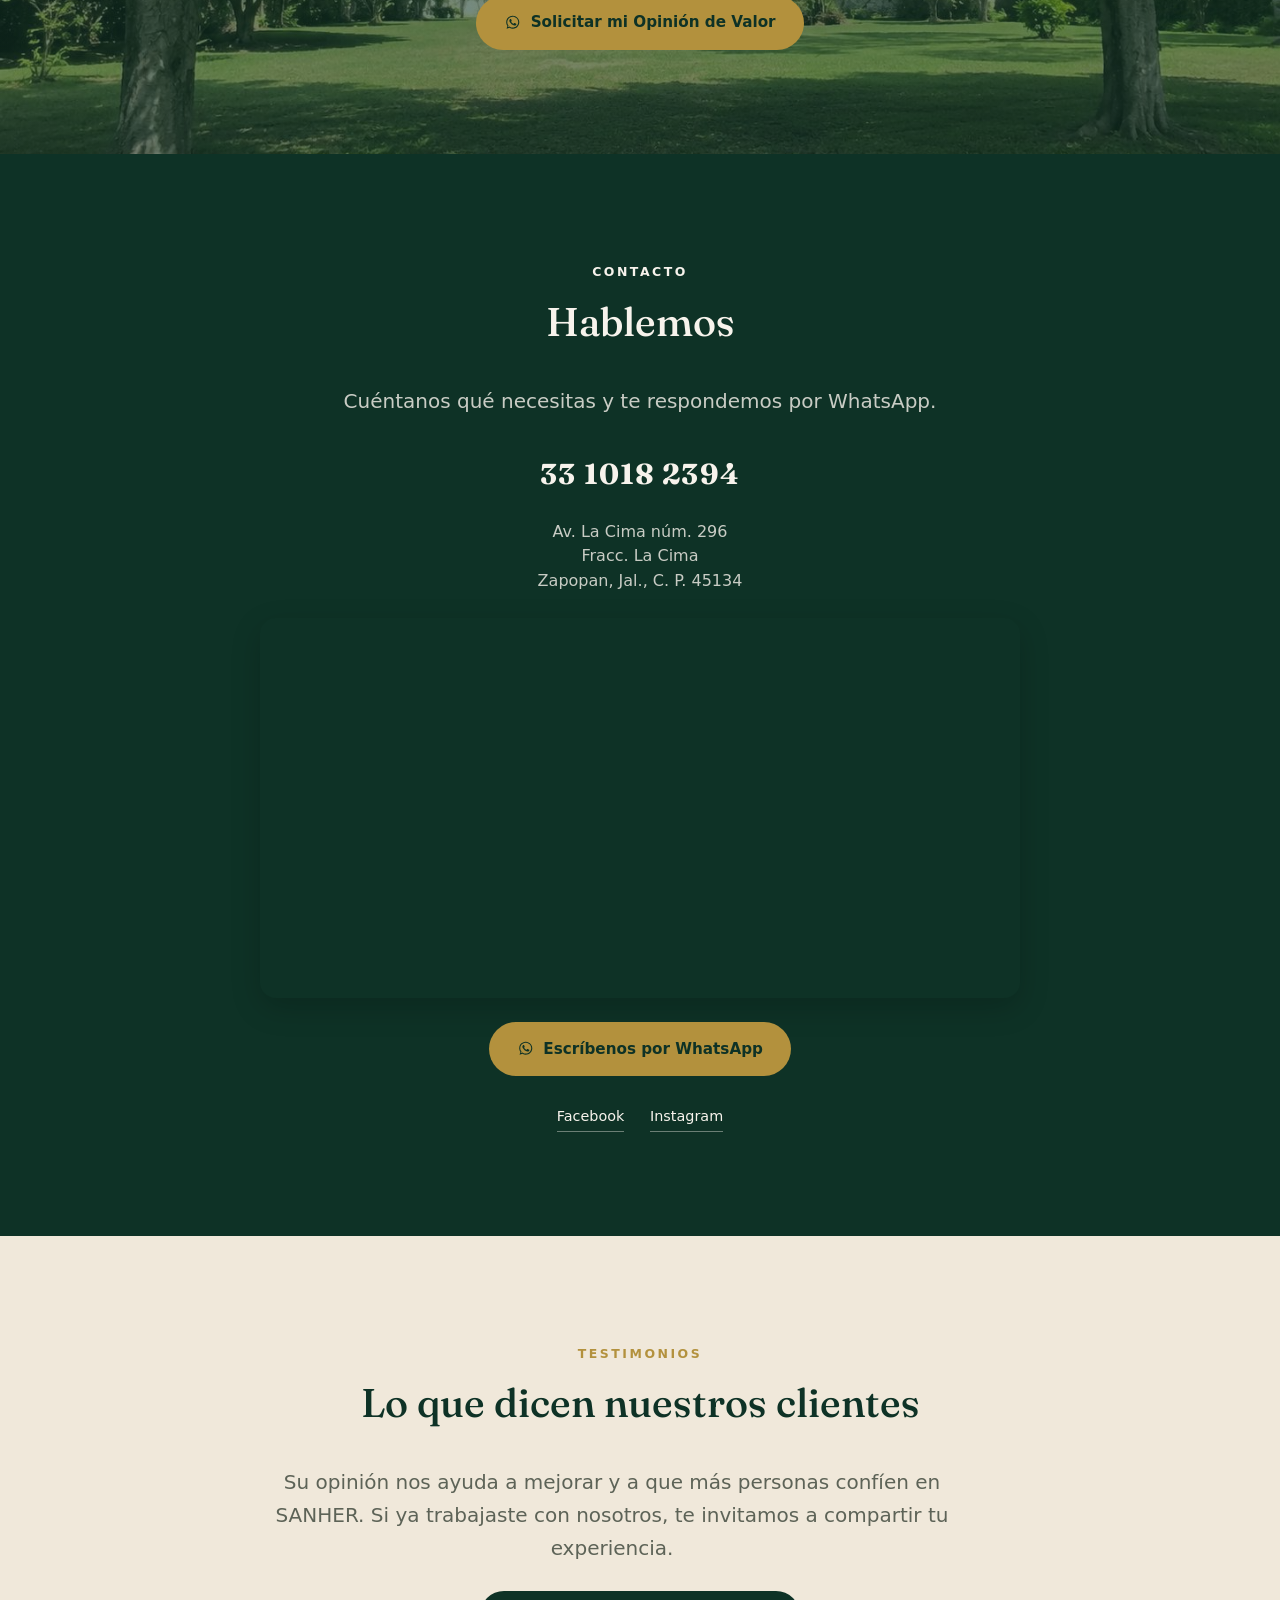
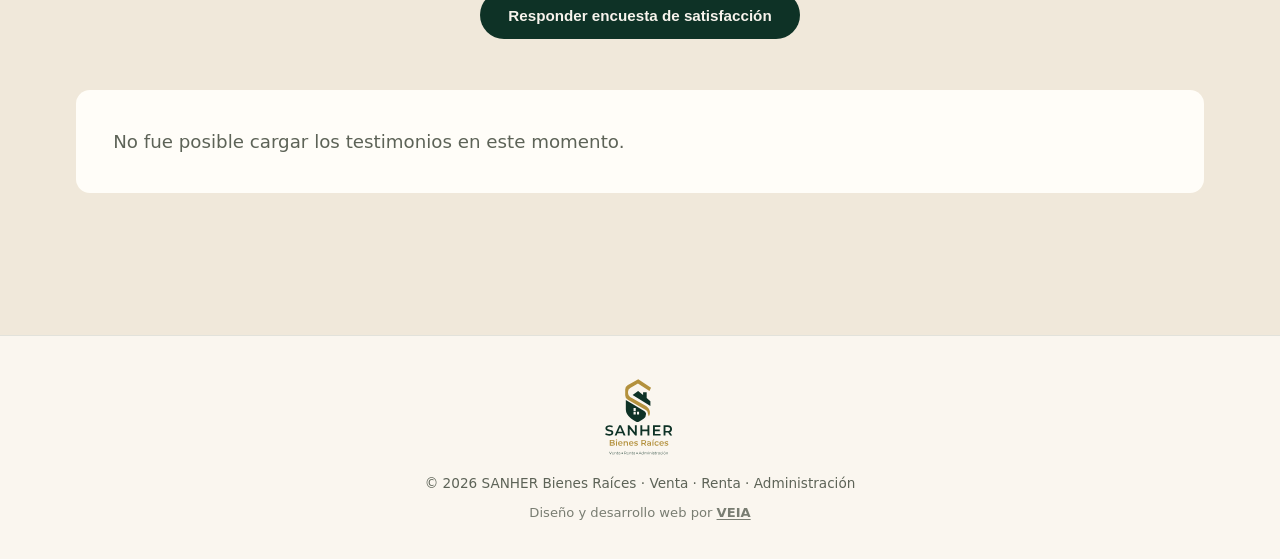
==== commit 72606e49: "Agregar propiedades 11 y 12 a la galeria" ====
--- a/index.html
+++ b/index.html
@@ -118,7 +118,7 @@
 @media(prefers-reduced-motion:reduce){.testi-track{transition:none}}
 </style></head> <body>  <header class="fr-header" id="inicio" data-astro-cid-ue7ehvbg> <div class="contenedor fr-header__inner" data-astro-cid-ue7ehvbg> <a class="marca" href="#inicio" aria-label="SANHER Bienes Raíces"> <img class="marca__logo" src="./img/logo-sanher.svg" alt="SANHER Bienes Raíces" width="254" height="277"> </a> <nav class="fr-nav" aria-label="Secciones" data-astro-cid-ue7ehvbg> <a href="#servicios" data-astro-cid-ue7ehvbg>Servicios</a> <a href="#sandra" data-astro-cid-ue7ehvbg>Sobre Sandra</a> <a href="#opinion-valor" data-astro-cid-ue7ehvbg>Opinión de Valor</a> <a href="#contacto" data-astro-cid-ue7ehvbg>Contacto</a> <a href="#testimonios" data-astro-cid-ue7ehvbg>Testimonios</a> </nav> <a class="boton boton--primario" href="https://wa.me/523310182394?text=Hola%2C%20vi%20la%20p%C3%A1gina%20de%20SANHER%20y%20me%20gustar%C3%ADa%20recibir%20m%C3%A1s%20informaci%C3%B3n." target="_blank" rel="noopener" data-astro-cid-ue7ehvbg> <svg class="icono-ws" viewBox="0 0 32 32" aria-hidden="true"> <path d="M16 3C9.4 3 4 8.3 4 14.9c0 2.6.8 5 2.3 7L4.7 27l5.3-1.7c1.9 1.2 4 1.8 6 1.8 6.6 0 12-5.3 12-11.9S22.6 3 16 3Zm0 21.8c-1.9 0-3.7-.6-5.3-1.6l-.4-.2-3.1 1 1-3-.3-.4a9.6 9.6 0 0 1-1.9-5.7c0-5.4 4.5-9.8 10-9.8s10 4.4 10 9.8-4.5 9.9-10 9.9Zm5.5-7.4c-.3-.2-1.8-.9-2-1-.3-.1-.5-.2-.7.1-.2.3-.8 1-1 1.2-.2.2-.4.2-.7.1a8.1 8.1 0 0 1-4-3.5c-.3-.5.3-.5.9-1.7.1-.2 0-.4 0-.6l-.9-2.2c-.2-.6-.5-.5-.7-.5h-.6c-.2 0-.5.1-.8.4-.3.3-1.1 1-1.1 2.6s1.1 3 1.3 3.2c.2.2 2.2 3.4 5.4 4.7 2 .9 2.8 1 3.8.8.6-.1 1.8-.7 2-1.4.3-.7.3-1.3.2-1.4l-1-.8Z"></path> </svg>
 WhatsApp
-</a> </div> </header> <main data-astro-cid-ue7ehvbg> <section class="fr-hero" data-astro-cid-ue7ehvbg> <video class="fr-hero__video" autoplay muted loop playsinline preload="metadata" poster="./img/fondos/bg-hero.jpg" aria-hidden="true" data-astro-cid-ue7ehvbg> <source src="./video/hero-sanher.mp4" type="video/mp4" data-astro-cid-ue7ehvbg> </video> <div class="contenedor fr-hero__grid" data-astro-cid-ue7ehvbg> <div class="fr-hero__texto" data-astro-cid-ue7ehvbg> <span class="antetitulo" data-astro-cid-ue7ehvbg>Venta · Renta · Administración</span> <h1 data-astro-cid-ue7ehvbg>Queremos que vendas de forma ágil y segura.</h1> <p data-astro-cid-ue7ehvbg>Pon tu patrimonio en manos de SANHER Bienes Raíces. Vende o renta con una estrategia profesional, transparencia y el respaldo que mereces.</p> <div class="fr-acciones" data-astro-cid-ue7ehvbg>  <a class="boton boton--secundario" href="#opinion-valor" style="font-size:1.1rem" data-astro-cid-ue7ehvbg>Solicitar Opinión de Valor</a> </div> </div> <figure class="fr-hero__foto" data-astro-cid-ue7ehvbg> <img src="./img/fondos/casa-minimalista-hero.jpeg" alt="Casa contemporánea de estilo minimalista" width="1289" height="1287" fetchpriority="high" decoding="async" style="width:100%;height:auto;aspect-ratio:1289 / 1287;object-fit:contain;object-position:center" data-astro-cid-ue7ehvbg> </figure> </div> </section> <section class="fr-metricas" data-astro-cid-ue7ehvbg> <div class="contenedor revelar fr-metricas__grid" data-astro-cid-ue7ehvbg> <div class="fr-metrica" data-astro-cid-ue7ehvbg> <span class="fr-metrica__num" data-astro-cid-ue7ehvbg>+15</span> <span class="fr-metrica__label" data-astro-cid-ue7ehvbg>Años de experiencia</span> </div><div class="fr-metrica" data-astro-cid-ue7ehvbg> <span class="fr-metrica__num" data-astro-cid-ue7ehvbg>+200</span> <span class="fr-metrica__label" data-astro-cid-ue7ehvbg>Propiedades gestionadas</span> </div><div class="fr-metrica" data-astro-cid-ue7ehvbg> <span class="fr-metrica__num" data-astro-cid-ue7ehvbg>100%</span> <span class="fr-metrica__label" data-astro-cid-ue7ehvbg>Clientes acompañados al cierre</span> </div> </div> </section> <section class="seccion fr-sandra" id="sandra" data-astro-cid-ue7ehvbg> <div class="contenedor revelar fr-sandra__grid" data-astro-cid-ue7ehvbg> <figure class="fr-sandra__foto" data-astro-cid-ue7ehvbg> <img src="./img/perfil/sandra-blazer-azul.webp" alt="Sandra Hernández, asesora inmobiliaria y fundadora de SANHER" width="520" height="640" loading="lazy" data-astro-cid-ue7ehvbg> </figure> <div class="fr-sandra__texto" data-astro-cid-ue7ehvbg> <span class="antetitulo" data-astro-cid-ue7ehvbg>Tu asesora de confianza</span> <h2 data-astro-cid-ue7ehvbg>Sandra Hernández</h2> <p class="fr-sandra__rol" data-astro-cid-ue7ehvbg>Asesora inmobiliaria · Fundadora de SANHER</p> <p data-astro-cid-ue7ehvbg>Ayudo a propietarios a vender y rentar sus inmuebles mediante estrategias profesionales de comercialización, una negociación efectiva y un acompañamiento personalizado. Mi objetivo es proteger el patrimonio de cada cliente y ofrecer un servicio basado en la confianza, la transparencia y los resultados.</p> <div class="fr-acciones" data-astro-cid-ue7ehvbg> <a class="boton boton--primario" href="https://wa.me/523310182394?text=Hola%2C%20vi%20la%20p%C3%A1gina%20de%20SANHER%20y%20me%20gustar%C3%ADa%20recibir%20m%C3%A1s%20informaci%C3%B3n." target="_blank" rel="noopener" data-astro-cid-ue7ehvbg> <svg class="icono-ws" viewBox="0 0 32 32" aria-hidden="true"> <path d="M16 3C9.4 3 4 8.3 4 14.9c0 2.6.8 5 2.3 7L4.7 27l5.3-1.7c1.9 1.2 4 1.8 6 1.8 6.6 0 12-5.3 12-11.9S22.6 3 16 3Zm0 21.8c-1.9 0-3.7-.6-5.3-1.6l-.4-.2-3.1 1 1-3-.3-.4a9.6 9.6 0 0 1-1.9-5.7c0-5.4 4.5-9.8 10-9.8s10 4.4 10 9.8-4.5 9.9-10 9.9Zm5.5-7.4c-.3-.2-1.8-.9-2-1-.3-.1-.5-.2-.7.1-.2.3-.8 1-1 1.2-.2.2-.4.2-.7.1a8.1 8.1 0 0 1-4-3.5c-.3-.5.3-.5.9-1.7.1-.2 0-.4 0-.6l-.9-2.2c-.2-.6-.5-.5-.7-.5h-.6c-.2 0-.5.1-.8.4-.3.3-1.1 1-1.1 2.6s1.1 3 1.3 3.2c.2.2 2.2 3.4 5.4 4.7 2 .9 2.8 1 3.8.8.6-.1 1.8-.7 2-1.4.3-.7.3-1.3.2-1.4l-1-.8Z"></path> </svg> 33 1018 2394 </a> </div> </div> </div> </section> <section class="seccion fr-servicios" id="servicios" data-astro-cid-ue7ehvbg> <div class="contenedor revelar" data-astro-cid-ue7ehvbg> <hr class="separador" data-astro-cid-ue7ehvbg> <h2 data-astro-cid-ue7ehvbg>Servicios</h2> <ol class="fr-lista" data-astro-cid-ue7ehvbg> <li class="fr-lista__item" data-astro-cid-ue7ehvbg> <span class="fr-lista__num" data-astro-cid-ue7ehvbg>01</span> <div data-astro-cid-ue7ehvbg> <h3 data-astro-cid-ue7ehvbg>Venta de propiedades</h3> <p data-astro-cid-ue7ehvbg>Te asesoramos para vender tu inmueble de forma segura, rápida y al mejor precio posible. Desarrollamos estrategias de promoción, negociamos con compradores potenciales y te acompañamos hasta el cierre de la operación, garantizando un proceso claro y eficiente.</p> </div> </li><li class="fr-lista__item" data-astro-cid-ue7ehvbg> <span class="fr-lista__num" data-astro-cid-ue7ehvbg>02</span> <div data-astro-cid-ue7ehvbg> <h3 data-astro-cid-ue7ehvbg>Renta de propiedades</h3> <p data-astro-cid-ue7ehvbg>Conectamos a propietarios con inquilinos confiables y ayudamos a quienes buscan un nuevo hogar o espacio comercial a encontrar la propiedad ideal. Gestionamos la promoción, las visitas, la selección de candidatos, la elaboración de contratos y el seguimiento durante todo el proceso de arrendamiento.</p> </div> </li><li class="fr-lista__item" data-astro-cid-ue7ehvbg> <span class="fr-lista__num" data-astro-cid-ue7ehvbg>03</span> <div data-astro-cid-ue7ehvbg> <h3 data-astro-cid-ue7ehvbg>Administración de propiedades</h3> <p data-astro-cid-ue7ehvbg>Administramos tu patrimonio con responsabilidad y profesionalismo para que obtengas el máximo rendimiento de tu inversión. Nos encargamos de la cobranza de rentas, la supervisión del mantenimiento, la atención a inquilinos, la renovación de contratos y la gestión administrativa, para que disfrutes de la tranquilidad de dejar tu inmueble en manos expertas.</p> </div> </li> </ol> </div> </section> <section class="seccion fr-propiedades sanher-galeria" aria-labelledby="propiedades-titulo" data-astro-cid-ue7ehvbg><div class="contenedor revelar" data-astro-cid-ue7ehvbg><div class="fr-propiedades__encabezado" data-astro-cid-ue7ehvbg><div data-astro-cid-ue7ehvbg><span class="antetitulo" data-astro-cid-ue7ehvbg>Espacios para vivir e invertir</span><h2 id="propiedades-titulo" data-astro-cid-ue7ehvbg>Una propiedad para cada historia</h2></div></div></div><div class="prop-carrusel" data-prop-carrusel role="region" aria-roledescription="carrusel" aria-label="Propiedades destacadas en movimiento continuo"><div class="prop-carrusel__ventana" data-carrusel-ventana><div class="prop-carrusel__pista" data-carrusel-pista><article class="prop-carrusel__slide" data-carrusel-slide data-propiedad="0"><button class="prop-carrusel__abrir" type="button" data-abrir-propiedad="0" aria-label="Abrir detalles de esta propiedad"><img src="./img/galeria/propiedad-01.jpeg?v=20260727-relacion-01" alt="Fachada de edificio residencial contemporáneo" loading="lazy" decoding="async"></button></article><article class="prop-carrusel__slide" data-carrusel-slide data-propiedad="1"><button class="prop-carrusel__abrir" type="button" data-abrir-propiedad="1" aria-label="Abrir detalles de esta propiedad"><img src="./img/galeria/propiedad-02.jpeg?v=20260727-relacion-01" alt="Casa contemporánea en blanco y negro" loading="lazy" decoding="async"></button></article><article class="prop-carrusel__slide" data-carrusel-slide data-propiedad="2"><button class="prop-carrusel__abrir" type="button" data-abrir-propiedad="2" aria-label="Abrir detalles de esta propiedad"><img src="./img/galeria/propiedad-03.jpeg?v=20260727-relacion-01" alt="Fachada del Policlínico Italia" loading="lazy" decoding="async"></button></article><article class="prop-carrusel__slide" data-carrusel-slide data-propiedad="3"><button class="prop-carrusel__abrir" type="button" data-abrir-propiedad="3" aria-label="Abrir detalles de esta propiedad"><img src="./img/galeria/propiedad-04.jpeg?v=20260727-relacion-01" alt="Local comercial con amplios ventanales" loading="lazy" decoding="async"></button></article><article class="prop-carrusel__slide" data-carrusel-slide data-propiedad="4"><button class="prop-carrusel__abrir" type="button" data-abrir-propiedad="4" aria-label="Abrir detalles de esta propiedad"><img src="./img/galeria/propiedad-05.jpeg?v=20260727-relacion-01" alt="Terreno arbolado con área verde" loading="lazy" decoding="async"></button></article><article class="prop-carrusel__slide" data-carrusel-slide data-propiedad="5"><button class="prop-carrusel__abrir" type="button" data-abrir-propiedad="5" aria-label="Abrir detalles de esta propiedad"><img src="./img/galeria/propiedad-06.jpeg?v=20260727-relacion-01" alt="Casa con fachada naranja y detalles de piedra" loading="lazy" decoding="async"></button></article><article class="prop-carrusel__slide" data-carrusel-slide data-propiedad="6"><button class="prop-carrusel__abrir" type="button" data-abrir-propiedad="6" aria-label="Abrir detalles de esta propiedad"><img src="./img/galeria/propiedad-07.jpeg?v=20260727-relacion-01" alt="Edificio de departamentos contemporáneo" loading="lazy" decoding="async"></button></article><article class="prop-carrusel__slide" data-carrusel-slide data-propiedad="7"><button class="prop-carrusel__abrir" type="button" data-abrir-propiedad="7" aria-label="Abrir detalles de esta propiedad"><img src="./img/galeria/propiedad-08.jpeg?v=20260727-relacion-01" alt="Conjunto residencial con torres y áreas verdes" loading="lazy" decoding="async"></button></article><article class="prop-carrusel__slide" data-carrusel-slide data-propiedad="8"><button class="prop-carrusel__abrir" type="button" data-abrir-propiedad="8" aria-label="Abrir detalles de esta propiedad"><img src="./img/galeria/propiedad-09.jpeg?v=20260727-relacion-01" alt="Casa contemporánea blanca y amarilla" loading="lazy" decoding="async"></button></article><article class="prop-carrusel__slide" data-carrusel-slide data-propiedad="9"><button class="prop-carrusel__abrir" type="button" data-abrir-propiedad="9" aria-label="Abrir detalles de esta propiedad"><img src="./img/galeria/propiedad-10.jpeg?v=20260727-relacion-01" alt="Edificio residencial con balcones y jardineras" loading="lazy" decoding="async"></button></article><article class="prop-carrusel__slide" data-carrusel-slide data-propiedad="0" aria-hidden="true" data-carrusel-clon><button class="prop-carrusel__abrir" type="button" data-abrir-propiedad="0" tabindex="-1" aria-label="Abrir detalles de esta propiedad"><img src="./img/galeria/propiedad-01.jpeg?v=20260727-relacion-01" alt="Fachada de edificio residencial contemporáneo" loading="lazy" decoding="async"></button></article><article class="prop-carrusel__slide" data-carrusel-slide data-propiedad="1" aria-hidden="true" data-carrusel-clon><button class="prop-carrusel__abrir" type="button" data-abrir-propiedad="1" tabindex="-1" aria-label="Abrir detalles de esta propiedad"><img src="./img/galeria/propiedad-02.jpeg?v=20260727-relacion-01" alt="Casa contemporánea en blanco y negro" loading="lazy" decoding="async"></button></article><article class="prop-carrusel__slide" data-carrusel-slide data-propiedad="2" aria-hidden="true" data-carrusel-clon><button class="prop-carrusel__abrir" type="button" data-abrir-propiedad="2" tabindex="-1" aria-label="Abrir detalles de esta propiedad"><img src="./img/galeria/propiedad-03.jpeg?v=20260727-relacion-01" alt="Fachada del Policlínico Italia" loading="lazy" decoding="async"></button></article><article class="prop-carrusel__slide" data-carrusel-slide data-propiedad="3" aria-hidden="true" data-carrusel-clon><button class="prop-carrusel__abrir" type="button" data-abrir-propiedad="3" tabindex="-1" aria-label="Abrir detalles de esta propiedad"><img src="./img/galeria/propiedad-04.jpeg?v=20260727-relacion-01" alt="Local comercial con amplios ventanales" loading="lazy" decoding="async"></button></article><article class="prop-carrusel__slide" data-carrusel-slide data-propiedad="4" aria-hidden="true" data-carrusel-clon><button class="prop-carrusel__abrir" type="button" data-abrir-propiedad="4" tabindex="-1" aria-label="Abrir detalles de esta propiedad"><img src="./img/galeria/propiedad-05.jpeg?v=20260727-relacion-01" alt="Terreno arbolado con área verde" loading="lazy" decoding="async"></button></article><article class="prop-carrusel__slide" data-carrusel-slide data-propiedad="5" aria-hidden="true" data-carrusel-clon><button class="prop-carrusel__abrir" type="button" data-abrir-propiedad="5" tabindex="-1" aria-label="Abrir detalles de esta propiedad"><img src="./img/galeria/propiedad-06.jpeg?v=20260727-relacion-01" alt="Casa con fachada naranja y detalles de piedra" loading="lazy" decoding="async"></button></article><article class="prop-carrusel__slide" data-carrusel-slide data-propiedad="6" aria-hidden="true" data-carrusel-clon><button class="prop-carrusel__abrir" type="button" data-abrir-propiedad="6" tabindex="-1" aria-label="Abrir detalles de esta propiedad"><img src="./img/galeria/propiedad-07.jpeg?v=20260727-relacion-01" alt="Edificio de departamentos contemporáneo" loading="lazy" decoding="async"></button></article><article class="prop-carrusel__slide" data-carrusel-slide data-propiedad="7" aria-hidden="true" data-carrusel-clon><button class="prop-carrusel__abrir" type="button" data-abrir-propiedad="7" tabindex="-1" aria-label="Abrir detalles de esta propiedad"><img src="./img/galeria/propiedad-08.jpeg?v=20260727-relacion-01" alt="Conjunto residencial con torres y áreas verdes" loading="lazy" decoding="async"></button></article><article class="prop-carrusel__slide" data-carrusel-slide data-propiedad="8" aria-hidden="true" data-carrusel-clon><button class="prop-carrusel__abrir" type="button" data-abrir-propiedad="8" tabindex="-1" aria-label="Abrir detalles de esta propiedad"><img src="./img/galeria/propiedad-09.jpeg?v=20260727-relacion-01" alt="Casa contemporánea blanca y amarilla" loading="lazy" decoding="async"></button></article><article class="prop-carrusel__slide" data-carrusel-slide data-propiedad="9" aria-hidden="true" data-carrusel-clon><button class="prop-carrusel__abrir" type="button" data-abrir-propiedad="9" tabindex="-1" aria-label="Abrir detalles de esta propiedad"><img src="./img/galeria/propiedad-10.jpeg?v=20260727-relacion-01" alt="Edificio residencial con balcones y jardineras" loading="lazy" decoding="async"></button></article></div><button class="prop-carrusel__flecha prop-carrusel__flecha--anterior" type="button" data-carrusel-anterior aria-label="Mover el carrusel hacia la propiedad anterior"><svg viewBox="0 0 24 24" aria-hidden="true"><path d="m15.5 4-8 8 8 8"/></svg></button><button class="prop-carrusel__flecha prop-carrusel__flecha--siguiente" type="button" data-carrusel-siguiente aria-label="Mover el carrusel hacia la propiedad siguiente"><svg viewBox="0 0 24 24" aria-hidden="true"><path d="m8.5 4 8 8-8 8"/></svg></button></div></div><dialog class="galeria-modal" id="galeria-modal" aria-labelledby="galeria-modal-titulo"><div class="galeria-modal__panel"><button class="galeria-modal__cerrar" type="button" aria-label="Cerrar vista de la propiedad">×</button><div class="galeria-modal__media"><img id="galeria-modal-imagen" src="./img/galeria/propiedad-01.jpeg?v=20260727-relacion-01" alt="Fachada de edificio residencial contemporáneo"><button class="galeria-modal__flecha galeria-modal__flecha--anterior" type="button" data-modal-anterior aria-label="Ver propiedad anterior"><svg viewBox="0 0 24 24" aria-hidden="true"><path d="m15.5 4-8 8 8 8"/></svg></button><button class="galeria-modal__flecha galeria-modal__flecha--siguiente" type="button" data-modal-siguiente aria-label="Ver propiedad siguiente"><svg viewBox="0 0 24 24" aria-hidden="true"><path d="m8.5 4 8 8-8 8"/></svg></button></div><div class="galeria-modal__info"><h3 id="galeria-modal-titulo">Ubicación de la propiedad</h3><a class="galeria-modal__ubicacion" id="galeria-modal-enlace" href="https://www.google.com/maps/search/?api=1&query=Eutimio%20Pinz%C3%B3n%20n%C3%BAm.%20927%2C%20Condominio%20Tres%20Lagos%2C%20Col.%20Lomas%20de%20Independencia%2C%20Guadalajara%2C%20Jal." target="_blank" rel="noopener" aria-label="Abrir esta ubicación en Google Maps" title="Abrir en Google Maps"><svg viewBox="0 0 24 24" aria-hidden="true"><path d="M12 22s7-6.1 7-13A7 7 0 1 0 5 9c0 6.9 7 13 7 13Zm0-9.8A3.2 3.2 0 1 1 12 5a3.2 3.2 0 0 1 0 6.4Z"/></svg><span id="galeria-modal-direccion">Eutimio Pinzón núm. 927
+</a> </div> </header> <main data-astro-cid-ue7ehvbg> <section class="fr-hero" data-astro-cid-ue7ehvbg> <video class="fr-hero__video" autoplay muted loop playsinline preload="metadata" poster="./img/fondos/bg-hero.jpg" aria-hidden="true" data-astro-cid-ue7ehvbg> <source src="./video/hero-sanher.mp4" type="video/mp4" data-astro-cid-ue7ehvbg> </video> <div class="contenedor fr-hero__grid" data-astro-cid-ue7ehvbg> <div class="fr-hero__texto" data-astro-cid-ue7ehvbg> <span class="antetitulo" data-astro-cid-ue7ehvbg>Venta · Renta · Administración</span> <h1 data-astro-cid-ue7ehvbg>Queremos que vendas de forma ágil y segura.</h1> <p data-astro-cid-ue7ehvbg>Pon tu patrimonio en manos de SANHER Bienes Raíces. Vende o renta con una estrategia profesional, transparencia y el respaldo que mereces.</p> <div class="fr-acciones" data-astro-cid-ue7ehvbg>  <a class="boton boton--secundario" href="#opinion-valor" style="font-size:1.1rem" data-astro-cid-ue7ehvbg>Solicitar Opinión de Valor</a> </div> </div> <figure class="fr-hero__foto" data-astro-cid-ue7ehvbg> <img src="./img/fondos/casa-minimalista-hero.jpeg" alt="Casa contemporánea de estilo minimalista" width="1289" height="1287" fetchpriority="high" decoding="async" style="width:100%;height:auto;aspect-ratio:1289 / 1287;object-fit:contain;object-position:center" data-astro-cid-ue7ehvbg> </figure> </div> </section> <section class="fr-metricas" data-astro-cid-ue7ehvbg> <div class="contenedor revelar fr-metricas__grid" data-astro-cid-ue7ehvbg> <div class="fr-metrica" data-astro-cid-ue7ehvbg> <span class="fr-metrica__num" data-astro-cid-ue7ehvbg>+15</span> <span class="fr-metrica__label" data-astro-cid-ue7ehvbg>Años de experiencia</span> </div><div class="fr-metrica" data-astro-cid-ue7ehvbg> <span class="fr-metrica__num" data-astro-cid-ue7ehvbg>+200</span> <span class="fr-metrica__label" data-astro-cid-ue7ehvbg>Propiedades gestionadas</span> </div><div class="fr-metrica" data-astro-cid-ue7ehvbg> <span class="fr-metrica__num" data-astro-cid-ue7ehvbg>100%</span> <span class="fr-metrica__label" data-astro-cid-ue7ehvbg>Clientes acompañados al cierre</span> </div> </div> </section> <section class="seccion fr-sandra" id="sandra" data-astro-cid-ue7ehvbg> <div class="contenedor revelar fr-sandra__grid" data-astro-cid-ue7ehvbg> <figure class="fr-sandra__foto" data-astro-cid-ue7ehvbg> <img src="./img/perfil/sandra-blazer-azul.webp" alt="Sandra Hernández, asesora inmobiliaria y fundadora de SANHER" width="520" height="640" loading="lazy" data-astro-cid-ue7ehvbg> </figure> <div class="fr-sandra__texto" data-astro-cid-ue7ehvbg> <span class="antetitulo" data-astro-cid-ue7ehvbg>Tu asesora de confianza</span> <h2 data-astro-cid-ue7ehvbg>Sandra Hernández</h2> <p class="fr-sandra__rol" data-astro-cid-ue7ehvbg>Asesora inmobiliaria · Fundadora de SANHER</p> <p data-astro-cid-ue7ehvbg>Ayudo a propietarios a vender y rentar sus inmuebles mediante estrategias profesionales de comercialización, una negociación efectiva y un acompañamiento personalizado. Mi objetivo es proteger el patrimonio de cada cliente y ofrecer un servicio basado en la confianza, la transparencia y los resultados.</p> <div class="fr-acciones" data-astro-cid-ue7ehvbg> <a class="boton boton--primario" href="https://wa.me/523310182394?text=Hola%2C%20vi%20la%20p%C3%A1gina%20de%20SANHER%20y%20me%20gustar%C3%ADa%20recibir%20m%C3%A1s%20informaci%C3%B3n." target="_blank" rel="noopener" data-astro-cid-ue7ehvbg> <svg class="icono-ws" viewBox="0 0 32 32" aria-hidden="true"> <path d="M16 3C9.4 3 4 8.3 4 14.9c0 2.6.8 5 2.3 7L4.7 27l5.3-1.7c1.9 1.2 4 1.8 6 1.8 6.6 0 12-5.3 12-11.9S22.6 3 16 3Zm0 21.8c-1.9 0-3.7-.6-5.3-1.6l-.4-.2-3.1 1 1-3-.3-.4a9.6 9.6 0 0 1-1.9-5.7c0-5.4 4.5-9.8 10-9.8s10 4.4 10 9.8-4.5 9.9-10 9.9Zm5.5-7.4c-.3-.2-1.8-.9-2-1-.3-.1-.5-.2-.7.1-.2.3-.8 1-1 1.2-.2.2-.4.2-.7.1a8.1 8.1 0 0 1-4-3.5c-.3-.5.3-.5.9-1.7.1-.2 0-.4 0-.6l-.9-2.2c-.2-.6-.5-.5-.7-.5h-.6c-.2 0-.5.1-.8.4-.3.3-1.1 1-1.1 2.6s1.1 3 1.3 3.2c.2.2 2.2 3.4 5.4 4.7 2 .9 2.8 1 3.8.8.6-.1 1.8-.7 2-1.4.3-.7.3-1.3.2-1.4l-1-.8Z"></path> </svg> 33 1018 2394 </a> </div> </div> </div> </section> <section class="seccion fr-servicios" id="servicios" data-astro-cid-ue7ehvbg> <div class="contenedor revelar" data-astro-cid-ue7ehvbg> <hr class="separador" data-astro-cid-ue7ehvbg> <h2 data-astro-cid-ue7ehvbg>Servicios</h2> <ol class="fr-lista" data-astro-cid-ue7ehvbg> <li class="fr-lista__item" data-astro-cid-ue7ehvbg> <span class="fr-lista__num" data-astro-cid-ue7ehvbg>01</span> <div data-astro-cid-ue7ehvbg> <h3 data-astro-cid-ue7ehvbg>Venta de propiedades</h3> <p data-astro-cid-ue7ehvbg>Te asesoramos para vender tu inmueble de forma segura, rápida y al mejor precio posible. Desarrollamos estrategias de promoción, negociamos con compradores potenciales y te acompañamos hasta el cierre de la operación, garantizando un proceso claro y eficiente.</p> </div> </li><li class="fr-lista__item" data-astro-cid-ue7ehvbg> <span class="fr-lista__num" data-astro-cid-ue7ehvbg>02</span> <div data-astro-cid-ue7ehvbg> <h3 data-astro-cid-ue7ehvbg>Renta de propiedades</h3> <p data-astro-cid-ue7ehvbg>Conectamos a propietarios con inquilinos confiables y ayudamos a quienes buscan un nuevo hogar o espacio comercial a encontrar la propiedad ideal. Gestionamos la promoción, las visitas, la selección de candidatos, la elaboración de contratos y el seguimiento durante todo el proceso de arrendamiento.</p> </div> </li><li class="fr-lista__item" data-astro-cid-ue7ehvbg> <span class="fr-lista__num" data-astro-cid-ue7ehvbg>03</span> <div data-astro-cid-ue7ehvbg> <h3 data-astro-cid-ue7ehvbg>Administración de propiedades</h3> <p data-astro-cid-ue7ehvbg>Administramos tu patrimonio con responsabilidad y profesionalismo para que obtengas el máximo rendimiento de tu inversión. Nos encargamos de la cobranza de rentas, la supervisión del mantenimiento, la atención a inquilinos, la renovación de contratos y la gestión administrativa, para que disfrutes de la tranquilidad de dejar tu inmueble en manos expertas.</p> </div> </li> </ol> </div> </section> <section class="seccion fr-propiedades sanher-galeria" aria-labelledby="propiedades-titulo" data-astro-cid-ue7ehvbg><div class="contenedor revelar" data-astro-cid-ue7ehvbg><div class="fr-propiedades__encabezado" data-astro-cid-ue7ehvbg><div data-astro-cid-ue7ehvbg><span class="antetitulo" data-astro-cid-ue7ehvbg>Espacios para vivir e invertir</span><h2 id="propiedades-titulo" data-astro-cid-ue7ehvbg>Una propiedad para cada historia</h2></div></div></div><div class="prop-carrusel" data-prop-carrusel role="region" aria-roledescription="carrusel" aria-label="Propiedades destacadas en movimiento continuo"><div class="prop-carrusel__ventana" data-carrusel-ventana><div class="prop-carrusel__pista" data-carrusel-pista><article class="prop-carrusel__slide" data-carrusel-slide data-propiedad="0"><button class="prop-carrusel__abrir" type="button" data-abrir-propiedad="0" aria-label="Abrir detalles de esta propiedad"><img src="./img/galeria/propiedad-01.jpeg?v=20260727-relacion-01" alt="Fachada de edificio residencial contemporáneo" loading="lazy" decoding="async"></button></article><article class="prop-carrusel__slide" data-carrusel-slide data-propiedad="1"><button class="prop-carrusel__abrir" type="button" data-abrir-propiedad="1" aria-label="Abrir detalles de esta propiedad"><img src="./img/galeria/propiedad-02.jpeg?v=20260727-relacion-01" alt="Casa contemporánea en blanco y negro" loading="lazy" decoding="async"></button></article><article class="prop-carrusel__slide" data-carrusel-slide data-propiedad="2"><button class="prop-carrusel__abrir" type="button" data-abrir-propiedad="2" aria-label="Abrir detalles de esta propiedad"><img src="./img/galeria/propiedad-03.jpeg?v=20260727-relacion-01" alt="Fachada del Policlínico Italia" loading="lazy" decoding="async"></button></article><article class="prop-carrusel__slide" data-carrusel-slide data-propiedad="3"><button class="prop-carrusel__abrir" type="button" data-abrir-propiedad="3" aria-label="Abrir detalles de esta propiedad"><img src="./img/galeria/propiedad-04.jpeg?v=20260727-relacion-01" alt="Local comercial con amplios ventanales" loading="lazy" decoding="async"></button></article><article class="prop-carrusel__slide" data-carrusel-slide data-propiedad="4"><button class="prop-carrusel__abrir" type="button" data-abrir-propiedad="4" aria-label="Abrir detalles de esta propiedad"><img src="./img/galeria/propiedad-05.jpeg?v=20260727-relacion-01" alt="Terreno arbolado con área verde" loading="lazy" decoding="async"></button></article><article class="prop-carrusel__slide" data-carrusel-slide data-propiedad="5"><button class="prop-carrusel__abrir" type="button" data-abrir-propiedad="5" aria-label="Abrir detalles de esta propiedad"><img src="./img/galeria/propiedad-06.jpeg?v=20260727-relacion-01" alt="Casa con fachada naranja y detalles de piedra" loading="lazy" decoding="async"></button></article><article class="prop-carrusel__slide" data-carrusel-slide data-propiedad="6"><button class="prop-carrusel__abrir" type="button" data-abrir-propiedad="6" aria-label="Abrir detalles de esta propiedad"><img src="./img/galeria/propiedad-07.jpeg?v=20260727-relacion-01" alt="Edificio de departamentos contemporáneo" loading="lazy" decoding="async"></button></article><article class="prop-carrusel__slide" data-carrusel-slide data-propiedad="7"><button class="prop-carrusel__abrir" type="button" data-abrir-propiedad="7" aria-label="Abrir detalles de esta propiedad"><img src="./img/galeria/propiedad-08.jpeg?v=20260727-relacion-01" alt="Conjunto residencial con torres y áreas verdes" loading="lazy" decoding="async"></button></article><article class="prop-carrusel__slide" data-carrusel-slide data-propiedad="8"><button class="prop-carrusel__abrir" type="button" data-abrir-propiedad="8" aria-label="Abrir detalles de esta propiedad"><img src="./img/galeria/propiedad-09.jpeg?v=20260727-relacion-01" alt="Casa contemporánea blanca y amarilla" loading="lazy" decoding="async"></button></article><article class="prop-carrusel__slide" data-carrusel-slide data-propiedad="9"><button class="prop-carrusel__abrir" type="button" data-abrir-propiedad="9" aria-label="Abrir detalles de esta propiedad"><img src="./img/galeria/propiedad-10.jpeg?v=20260727-relacion-01" alt="Edificio residencial con balcones y jardineras" loading="lazy" decoding="async"></button></article><article class="prop-carrusel__slide" data-carrusel-slide data-propiedad="10"><button class="prop-carrusel__abrir" type="button" data-abrir-propiedad="10" aria-label="Abrir detalles de esta propiedad"><img src="./img/galeria/propiedad-11.webp?v=20260911-propiedad-11" alt="Local comercial en renta de 220 m² con fachada de cristal" loading="lazy" decoding="async"></button></article><article class="prop-carrusel__slide" data-carrusel-slide data-propiedad="11"><button class="prop-carrusel__abrir" type="button" data-abrir-propiedad="11" aria-label="Abrir detalles de esta propiedad"><img src="./img/galeria/propiedad-12.webp?v=20260911-propiedad-12" alt="Torres residenciales de Ferrara Vertical con áreas verdes y estancias cortas" loading="lazy" decoding="async"></button></article><article class="prop-carrusel__slide" data-carrusel-slide data-propiedad="0" aria-hidden="true" data-carrusel-clon><button class="prop-carrusel__abrir" type="button" data-abrir-propiedad="0" tabindex="-1" aria-label="Abrir detalles de esta propiedad"><img src="./img/galeria/propiedad-01.jpeg?v=20260727-relacion-01" alt="Fachada de edificio residencial contemporáneo" loading="lazy" decoding="async"></button></article><article class="prop-carrusel__slide" data-carrusel-slide data-propiedad="1" aria-hidden="true" data-carrusel-clon><button class="prop-carrusel__abrir" type="button" data-abrir-propiedad="1" tabindex="-1" aria-label="Abrir detalles de esta propiedad"><img src="./img/galeria/propiedad-02.jpeg?v=20260727-relacion-01" alt="Casa contemporánea en blanco y negro" loading="lazy" decoding="async"></button></article><article class="prop-carrusel__slide" data-carrusel-slide data-propiedad="2" aria-hidden="true" data-carrusel-clon><button class="prop-carrusel__abrir" type="button" data-abrir-propiedad="2" tabindex="-1" aria-label="Abrir detalles de esta propiedad"><img src="./img/galeria/propiedad-03.jpeg?v=20260727-relacion-01" alt="Fachada del Policlínico Italia" loading="lazy" decoding="async"></button></article><article class="prop-carrusel__slide" data-carrusel-slide data-propiedad="3" aria-hidden="true" data-carrusel-clon><button class="prop-carrusel__abrir" type="button" data-abrir-propiedad="3" tabindex="-1" aria-label="Abrir detalles de esta propiedad"><img src="./img/galeria/propiedad-04.jpeg?v=20260727-relacion-01" alt="Local comercial con amplios ventanales" loading="lazy" decoding="async"></button></article><article class="prop-carrusel__slide" data-carrusel-slide data-propiedad="4" aria-hidden="true" data-carrusel-clon><button class="prop-carrusel__abrir" type="button" data-abrir-propiedad="4" tabindex="-1" aria-label="Abrir detalles de esta propiedad"><img src="./img/galeria/propiedad-05.jpeg?v=20260727-relacion-01" alt="Terreno arbolado con área verde" loading="lazy" decoding="async"></button></article><article class="prop-carrusel__slide" data-carrusel-slide data-propiedad="5" aria-hidden="true" data-carrusel-clon><button class="prop-carrusel__abrir" type="button" data-abrir-propiedad="5" tabindex="-1" aria-label="Abrir detalles de esta propiedad"><img src="./img/galeria/propiedad-06.jpeg?v=20260727-relacion-01" alt="Casa con fachada naranja y detalles de piedra" loading="lazy" decoding="async"></button></article><article class="prop-carrusel__slide" data-carrusel-slide data-propiedad="6" aria-hidden="true" data-carrusel-clon><button class="prop-carrusel__abrir" type="button" data-abrir-propiedad="6" tabindex="-1" aria-label="Abrir detalles de esta propiedad"><img src="./img/galeria/propiedad-07.jpeg?v=20260727-relacion-01" alt="Edificio de departamentos contemporáneo" loading="lazy" decoding="async"></button></article><article class="prop-carrusel__slide" data-carrusel-slide data-propiedad="7" aria-hidden="true" data-carrusel-clon><button class="prop-carrusel__abrir" type="button" data-abrir-propiedad="7" tabindex="-1" aria-label="Abrir detalles de esta propiedad"><img src="./img/galeria/propiedad-08.jpeg?v=20260727-relacion-01" alt="Conjunto residencial con torres y áreas verdes" loading="lazy" decoding="async"></button></article><article class="prop-carrusel__slide" data-carrusel-slide data-propiedad="8" aria-hidden="true" data-carrusel-clon><button class="prop-carrusel__abrir" type="button" data-abrir-propiedad="8" tabindex="-1" aria-label="Abrir detalles de esta propiedad"><img src="./img/galeria/propiedad-09.jpeg?v=20260727-relacion-01" alt="Casa contemporánea blanca y amarilla" loading="lazy" decoding="async"></button></article><article class="prop-carrusel__slide" data-carrusel-slide data-propiedad="9" aria-hidden="true" data-carrusel-clon><button class="prop-carrusel__abrir" type="button" data-abrir-propiedad="9" tabindex="-1" aria-label="Abrir detalles de esta propiedad"><img src="./img/galeria/propiedad-10.jpeg?v=20260727-relacion-01" alt="Edificio residencial con balcones y jardineras" loading="lazy" decoding="async"></button></article><article class="prop-carrusel__slide" data-carrusel-slide data-propiedad="10" aria-hidden="true" data-carrusel-clon><button class="prop-carrusel__abrir" type="button" data-abrir-propiedad="10" tabindex="-1" aria-label="Abrir detalles de esta propiedad"><img src="./img/galeria/propiedad-11.webp?v=20260911-propiedad-11" alt="Local comercial en renta de 220 m² con fachada de cristal" loading="lazy" decoding="async"></button></article><article class="prop-carrusel__slide" data-carrusel-slide data-propiedad="11" aria-hidden="true" data-carrusel-clon><button class="prop-carrusel__abrir" type="button" data-abrir-propiedad="11" tabindex="-1" aria-label="Abrir detalles de esta propiedad"><img src="./img/galeria/propiedad-12.webp?v=20260911-propiedad-12" alt="Torres residenciales de Ferrara Vertical con áreas verdes y estancias cortas" loading="lazy" decoding="async"></button></article></div><button class="prop-carrusel__flecha prop-carrusel__flecha--anterior" type="button" data-carrusel-anterior aria-label="Mover el carrusel hacia la propiedad anterior"><svg viewBox="0 0 24 24" aria-hidden="true"><path d="m15.5 4-8 8 8 8"/></svg></button><button class="prop-carrusel__flecha prop-carrusel__flecha--siguiente" type="button" data-carrusel-siguiente aria-label="Mover el carrusel hacia la propiedad siguiente"><svg viewBox="0 0 24 24" aria-hidden="true"><path d="m8.5 4 8 8-8 8"/></svg></button></div></div><dialog class="galeria-modal" id="galeria-modal" aria-labelledby="galeria-modal-titulo"><div class="galeria-modal__panel"><button class="galeria-modal__cerrar" type="button" aria-label="Cerrar vista de la propiedad">×</button><div class="galeria-modal__media"><img id="galeria-modal-imagen" src="./img/galeria/propiedad-01.jpeg?v=20260727-relacion-01" alt="Fachada de edificio residencial contemporáneo"><button class="galeria-modal__flecha galeria-modal__flecha--anterior" type="button" data-modal-anterior aria-label="Ver propiedad anterior"><svg viewBox="0 0 24 24" aria-hidden="true"><path d="m15.5 4-8 8 8 8"/></svg></button><button class="galeria-modal__flecha galeria-modal__flecha--siguiente" type="button" data-modal-siguiente aria-label="Ver propiedad siguiente"><svg viewBox="0 0 24 24" aria-hidden="true"><path d="m8.5 4 8 8-8 8"/></svg></button></div><div class="galeria-modal__info"><h3 id="galeria-modal-titulo">Ubicación de la propiedad</h3><a class="galeria-modal__ubicacion" id="galeria-modal-enlace" href="https://www.google.com/maps/search/?api=1&query=Eutimio%20Pinz%C3%B3n%20n%C3%BAm.%20927%2C%20Condominio%20Tres%20Lagos%2C%20Col.%20Lomas%20de%20Independencia%2C%20Guadalajara%2C%20Jal." target="_blank" rel="noopener" aria-label="Abrir esta ubicación en Google Maps" title="Abrir en Google Maps"><svg viewBox="0 0 24 24" aria-hidden="true"><path d="M12 22s7-6.1 7-13A7 7 0 1 0 5 9c0 6.9 7 13 7 13Zm0-9.8A3.2 3.2 0 1 1 12 5a3.2 3.2 0 0 1 0 6.4Z"/></svg><span id="galeria-modal-direccion">Eutimio Pinzón núm. 927
 Condominio Tres Lagos
 Col. Lomas de Independencia
 Guadalajara, Jal.</span></a></div></div></dialog></section> <section class="seccion fr-porque" data-astro-cid-ue7ehvbg> <div class="contenedor revelar" data-astro-cid-ue7ehvbg> <hr class="separador" data-astro-cid-ue7ehvbg> <h2 data-astro-cid-ue7ehvbg>¿Por qué SANHER?</h2> <p class="destacado" data-astro-cid-ue7ehvbg>Trabajamos para proteger tu patrimonio y ayudarte a tomar la mejor decisión, con estrategia, transparencia y acompañamiento profesional.</p> <div class="rejilla rejilla--3 fr-difs" data-astro-cid-ue7ehvbg> <article class="fr-dif" data-astro-cid-ue7ehvbg> <h3 data-astro-cid-ue7ehvbg>Filtrado de compradores e inquilinos</h3> <p data-astro-cid-ue7ehvbg>Buscamos personas con el perfil adecuado para evitar pérdidas de tiempo y reducir riesgos.</p> </article><article class="fr-dif" data-astro-cid-ue7ehvbg> <h3 data-astro-cid-ue7ehvbg>Respaldo legal</h3> <p data-astro-cid-ue7ehvbg>Acompañamos el proceso con documentación y mecanismos que brindan mayor certeza jurídica.</p> </article><article class="fr-dif" data-astro-cid-ue7ehvbg> <h3 data-astro-cid-ue7ehvbg>Negociación profesional</h3> <p data-astro-cid-ue7ehvbg>Representamos los intereses del propietario para obtener las mejores condiciones posibles.</p> </article><article class="fr-dif" data-astro-cid-ue7ehvbg> <h3 data-astro-cid-ue7ehvbg>Acompañamiento de principio a fin</h3> <p data-astro-cid-ue7ehvbg>Desde la primera reunión hasta la firma y la entrega del inmueble.</p> </article><article class="fr-dif" data-astro-cid-ue7ehvbg> <h3 data-astro-cid-ue7ehvbg>Comunicación constante</h3> <p data-astro-cid-ue7ehvbg>El propietario conoce el avance del proceso mediante seguimiento y reportes.</p> </article><article class="fr-dif" data-astro-cid-ue7ehvbg> <h3 data-astro-cid-ue7ehvbg>Experiencia y preparación continua</h3> <p data-astro-cid-ue7ehvbg>Años de experiencia y capacitación permanente para un servicio actualizado y profesional.</p> </article> </div> </div> </section> <section class="seccion banda" id="opinion-valor" style="background-image:linear-gradient(rgba(19,55,42,.58),rgba(19,55,42,.58)),url('./img/fondos/consultoria-jardin.jpeg?v=20260723-2');background-size:cover;background-position:center" data-astro-cid-ue7ehvbg> <div class="contenedor revelar" data-astro-cid-ue7ehvbg> <span class="antetitulo" data-astro-cid-ue7ehvbg>Consultoría profesional</span> <h2 data-astro-cid-ue7ehvbg>¿Cuánto vale realmente tu propiedad?</h2> <p class="destacado" data-astro-cid-ue7ehvbg>Antes de vender o rentar, obtén una Opinión de Valor profesional: un diagnóstico serio y objetivo del precio justo de mercado para tu propiedad.</p> <a class="boton boton--primario" href="https://wa.me/523310182394?text=Hola%2C%20vi%20la%20p%C3%A1gina%20de%20SANHER%20y%20me%20gustar%C3%ADa%20recibir%20m%C3%A1s%20informaci%C3%B3n." target="_blank" rel="noopener" data-astro-cid-ue7ehvbg> <svg class="icono-ws" viewBox="0 0 32 32" aria-hidden="true"> <path d="M16 3C9.4 3 4 8.3 4 14.9c0 2.6.8 5 2.3 7L4.7 27l5.3-1.7c1.9 1.2 4 1.8 6 1.8 6.6 0 12-5.3 12-11.9S22.6 3 16 3Zm0 21.8c-1.9 0-3.7-.6-5.3-1.6l-.4-.2-3.1 1 1-3-.3-.4a9.6 9.6 0 0 1-1.9-5.7c0-5.4 4.5-9.8 10-9.8s10 4.4 10 9.8-4.5 9.9-10 9.9Zm5.5-7.4c-.3-.2-1.8-.9-2-1-.3-.1-.5-.2-.7.1-.2.3-.8 1-1 1.2-.2.2-.4.2-.7.1a8.1 8.1 0 0 1-4-3.5c-.3-.5.3-.5.9-1.7.1-.2 0-.4 0-.6l-.9-2.2c-.2-.6-.5-.5-.7-.5h-.6c-.2 0-.5.1-.8.4-.3.3-1.1 1-1.1 2.6s1.1 3 1.3 3.2c.2.2 2.2 3.4 5.4 4.7 2 .9 2.8 1 3.8.8.6-.1 1.8-.7 2-1.4.3-.7.3-1.3.2-1.4l-1-.8Z"></path> </svg> Solicitar mi Opinión de Valor </a> </div> </section> <!-- FAQ pendiente de contenido aprobado por el cliente --> <section class="seccion banda con-fondo" id="contacto" style="--img-fondo: url('./img/fondos/bg-contacto.jpg')" data-astro-cid-ue7ehvbg> <div class="contenedor revelar" data-astro-cid-ue7ehvbg> <span class="antetitulo" data-astro-cid-ue7ehvbg>Contacto</span> <h2 data-astro-cid-ue7ehvbg>Hablemos</h2> <p class="destacado" data-astro-cid-ue7ehvbg>Cuéntanos qué necesitas y te respondemos por WhatsApp.</p> <span class="contacto__telefono" data-astro-cid-ue7ehvbg>33 1018 2394</span> <br data-astro-cid-ue7ehvbg> <address class="contacto__direccion" data-astro-cid-ue7ehvbg>Av. La Cima núm. 296<br data-astro-cid-ue7ehvbg>Fracc. La Cima<br data-astro-cid-ue7ehvbg>Zapopan, Jal., C. P. 45134</address> <div class="contacto__mapa" style="width:min(100%,760px);height:clamp(230px,50vw,380px);margin:1.5rem auto;overflow:hidden;border-radius:16px;box-shadow:0 10px 30px rgba(0,0,0,.18)" data-astro-cid-ue7ehvbg> <iframe title="Ubicación de SANHER Bienes Raíces" src="https://www.google.com/maps?q=Av.%20La%20Cima%20296%2C%20Fracc.%20La%20Cima%2C%20Zapopan%2C%20Jalisco%2045134&output=embed" width="100%" height="100%" style="border:0;display:block" loading="lazy" referrerpolicy="no-referrer-when-downgrade" allowfullscreen data-astro-cid-ue7ehvbg></iframe> </div> <a class="boton boton--primario" href="https://wa.me/523310182394?text=Hola%2C%20vi%20la%20p%C3%A1gina%20de%20SANHER%20y%20me%20gustar%C3%ADa%20recibir%20m%C3%A1s%20informaci%C3%B3n." target="_blank" rel="noopener" data-astro-cid-ue7ehvbg> <svg class="icono-ws" viewBox="0 0 32 32" aria-hidden="true"> <path d="M16 3C9.4 3 4 8.3 4 14.9c0 2.6.8 5 2.3 7L4.7 27l5.3-1.7c1.9 1.2 4 1.8 6 1.8 6.6 0 12-5.3 12-11.9S22.6 3 16 3Zm0 21.8c-1.9 0-3.7-.6-5.3-1.6l-.4-.2-3.1 1 1-3-.3-.4a9.6 9.6 0 0 1-1.9-5.7c0-5.4 4.5-9.8 10-9.8s10 4.4 10 9.8-4.5 9.9-10 9.9Zm5.5-7.4c-.3-.2-1.8-.9-2-1-.3-.1-.5-.2-.7.1-.2.3-.8 1-1 1.2-.2.2-.4.2-.7.1a8.1 8.1 0 0 1-4-3.5c-.3-.5.3-.5.9-1.7.1-.2 0-.4 0-.6l-.9-2.2c-.2-.6-.5-.5-.7-.5h-.6c-.2 0-.5.1-.8.4-.3.3-1.1 1-1.1 2.6s1.1 3 1.3 3.2c.2.2 2.2 3.4 5.4 4.7 2 .9 2.8 1 3.8.8.6-.1 1.8-.7 2-1.4.3-.7.3-1.3.2-1.4l-1-.8Z"></path> </svg>
@@ -227,5 +227,5 @@
   document.head.append(fuente);
 }
 </script> <script>
-(()=>{const propiedades=[{"src":"./img/galeria/propiedad-01.jpeg?v=20260727-relacion-01","alt":"Fachada de edificio residencial contemporáneo","direccion":"Eutimio Pinzón núm. 927\nCondominio Tres Lagos\nCol. Lomas de Independencia\nGuadalajara, Jal."},{"src":"./img/galeria/propiedad-02.jpeg?v=20260727-relacion-01","alt":"Casa contemporánea en blanco y negro","direccion":"Av. La Cima núm. 296-71\nFracc. La Cima\nZapopan, Jal."},{"src":"./img/galeria/propiedad-03.jpeg?v=20260727-relacion-01","alt":"Fachada del Policlínico Italia","direccion":"Jesús García núm. 2892\nCol. Prados Providencia\nGuadalajara, Jal."},{"src":"./img/galeria/propiedad-04.jpeg?v=20260727-relacion-01","alt":"Local comercial con amplios ventanales","direccion":"Agustín Yáñez núm. 184-B\nCol. Centro\nCocula, Jal."},{"src":"./img/galeria/propiedad-05.jpeg?v=20260727-relacion-01","alt":"Terreno arbolado con área verde","direccion":"La Acordada, lote 14, manzana 9\nFracc. Colinas de Santa Anita\nTlajomulco de Zúñiga, Jal."},{"src":"./img/galeria/propiedad-06.jpeg?v=20260727-relacion-01","alt":"Casa con fachada naranja y detalles de piedra","direccion":"Av. Valle de San Isidro núm. 61-44\nFracc. Valle de San Isidro\nZapopan, Jal."},{"src":"./img/galeria/propiedad-07.jpeg?v=20260727-relacion-01","alt":"Edificio de departamentos contemporáneo","direccion":"Vista del Amanecer núm. 6300, interior 69\nFracc. Paisaje del Tesoro\nSan Pedro Tlaquepaque, Jal."},{"src":"./img/galeria/propiedad-08.jpeg?v=20260727-relacion-01","alt":"Conjunto residencial con torres y áreas verdes","direccion":"Francisco I. Madero núm. 2345\nProl. Mariano Otero\nZapopan, Jal."},{"src":"./img/galeria/propiedad-09.jpeg?v=20260727-relacion-01","alt":"Casa contemporánea blanca y amarilla","direccion":"La Alameda núm. 262\nFracc. Colinas de Santa Anita\nTlajomulco de Zúñiga, Jal."},{"src":"./img/galeria/propiedad-10.jpeg?v=20260727-relacion-01","alt":"Edificio residencial con balcones y jardineras","direccion":"Av. La Paz núm. 2168\nCondominio Brune\nColonia Lafayette\nGuadalajara, Jal."}];const raiz=document.querySelector("[data-prop-carrusel]"),pista=raiz?.querySelector("[data-carrusel-pista]"),ventana=raiz?.querySelector("[data-carrusel-ventana]"),slides=[...(raiz?.querySelectorAll("[data-carrusel-slide]")||[])],modal=document.getElementById("galeria-modal"),imagen=document.getElementById("galeria-modal-imagen"),direccion=document.getElementById("galeria-modal-direccion"),enlace=document.getElementById("galeria-modal-enlace");if(!raiz||!pista||!ventana||slides.length<propiedades.length*2||!(modal instanceof HTMLDialogElement)||!imagen||!direccion||!enlace)return;const reduce=window.matchMedia("(prefers-reduced-motion: reduce)");let desplazamiento=0,anchoVuelta=0,paso=0,ultimoTiempo=null,pausado=false,animando=false,raf=0,actual=0,ultimoFoco=null,inicioX=null;const medir=()=>{anchoVuelta=slides[propiedades.length].offsetLeft-slides[0].offsetLeft;paso=slides[1].offsetLeft-slides[0].offsetLeft;if(anchoVuelta>0){desplazamiento=((desplazamiento%anchoVuelta)+anchoVuelta)%anchoVuelta;dibujar()}};const dibujar=(normalizar=true)=>{if(normalizar&&anchoVuelta>0)desplazamiento=((desplazamiento%anchoVuelta)+anchoVuelta)%anchoVuelta;pista.style.transform="translate3d("+(-desplazamiento)+"px,0,0)"};const ciclo=t=>{if(ultimoTiempo===null)ultimoTiempo=t;const dt=Math.min((t-ultimoTiempo)/1000,.06);ultimoTiempo=t;if(!pausado&&!animando&&!modal.open&&!document.hidden&&!reduce.matches&&anchoVuelta>0){desplazamiento+=34*dt;dibujar()}raf=requestAnimationFrame(ciclo)};const mover=dir=>{if(!paso||animando)return;animando=true;let inicio=desplazamiento;if(dir<0&&inicio<paso)inicio+=anchoVuelta;const fin=inicio+dir*paso,duracion=460,comienzo=performance.now();const cuadro=t=>{const p=Math.min((t-comienzo)/duracion,1),e=1-Math.pow(1-p,3);desplazamiento=inicio+(fin-inicio)*e;dibujar(false);if(p<1)requestAnimationFrame(cuadro);else{animando=false;dibujar();ultimoTiempo=null}};requestAnimationFrame(cuadro)};const mostrarModal=i=>{actual=(i+propiedades.length)%propiedades.length;const p=propiedades[actual];imagen.src=p.src;imagen.alt=p.alt;direccion.textContent=p.direccion;enlace.href="https://www.google.com/maps/search/?api=1&query="+encodeURIComponent(p.direccion.replace(/\n/g,", "))};const abrir=i=>{ultimoFoco=document.activeElement;mostrarModal(i);modal.showModal();document.body.classList.add("galeria-abierta")};const cerrar=()=>{if(modal.open)modal.close()};raiz.querySelector("[data-carrusel-anterior]")?.addEventListener("click",()=>mover(-1));raiz.querySelector("[data-carrusel-siguiente]")?.addEventListener("click",()=>mover(1));raiz.querySelectorAll("[data-abrir-propiedad]").forEach(b=>b.addEventListener("click",()=>abrir(Number(b.dataset.abrirPropiedad))));ventana.addEventListener("pointerenter",()=>{pausado=true});ventana.addEventListener("pointerleave",()=>{pausado=false;ultimoTiempo=null});ventana.addEventListener("focusin",()=>{pausado=true});ventana.addEventListener("focusout",e=>{if(!ventana.contains(e.relatedTarget)){pausado=false;ultimoTiempo=null}});ventana.addEventListener("pointerdown",e=>{if(e.pointerType!=="mouse"||e.button===0)inicioX=e.clientX});ventana.addEventListener("pointerup",e=>{if(inicioX===null)return;const delta=e.clientX-inicioX;inicioX=null;if(Math.abs(delta)>55)mover(delta<0?1:-1)});ventana.addEventListener("pointercancel",()=>{inicioX=null});modal.querySelector(".galeria-modal__cerrar")?.addEventListener("click",cerrar);modal.querySelector("[data-modal-anterior]")?.addEventListener("click",()=>mostrarModal(actual-1));modal.querySelector("[data-modal-siguiente]")?.addEventListener("click",()=>mostrarModal(actual+1));modal.addEventListener("click",e=>{if(e.target===modal)cerrar()});modal.addEventListener("close",()=>{document.body.classList.remove("galeria-abierta");ultimoFoco?.focus();ultimoTiempo=null});document.addEventListener("keydown",e=>{if(!modal.open)return;if(e.key==="ArrowLeft"){e.preventDefault();mostrarModal(actual-1)}if(e.key==="ArrowRight"){e.preventDefault();mostrarModal(actual+1)}});window.addEventListener("resize",medir);document.addEventListener("visibilitychange",()=>{ultimoTiempo=null});reduce.addEventListener?.("change",()=>{ultimoTiempo=null});window.addEventListener("load",medir,{once:true});medir();raf=requestAnimationFrame(ciclo)})();
+(()=>{const propiedades=[{"src":"./img/galeria/propiedad-01.jpeg?v=20260727-relacion-01","alt":"Fachada de edificio residencial contemporáneo","direccion":"Eutimio Pinzón núm. 927\nCondominio Tres Lagos\nCol. Lomas de Independencia\nGuadalajara, Jal."},{"src":"./img/galeria/propiedad-02.jpeg?v=20260727-relacion-01","alt":"Casa contemporánea en blanco y negro","direccion":"Av. La Cima núm. 296-71\nFracc. La Cima\nZapopan, Jal."},{"src":"./img/galeria/propiedad-03.jpeg?v=20260727-relacion-01","alt":"Fachada del Policlínico Italia","direccion":"Jesús García núm. 2892\nCol. Prados Providencia\nGuadalajara, Jal."},{"src":"./img/galeria/propiedad-04.jpeg?v=20260727-relacion-01","alt":"Local comercial con amplios ventanales","direccion":"Agustín Yáñez núm. 184-B\nCol. Centro\nCocula, Jal."},{"src":"./img/galeria/propiedad-05.jpeg?v=20260727-relacion-01","alt":"Terreno arbolado con área verde","direccion":"La Acordada, lote 14, manzana 9\nFracc. Colinas de Santa Anita\nTlajomulco de Zúñiga, Jal."},{"src":"./img/galeria/propiedad-06.jpeg?v=20260727-relacion-01","alt":"Casa con fachada naranja y detalles de piedra","direccion":"Av. Valle de San Isidro núm. 61-44\nFracc. Valle de San Isidro\nZapopan, Jal."},{"src":"./img/galeria/propiedad-07.jpeg?v=20260727-relacion-01","alt":"Edificio de departamentos contemporáneo","direccion":"Vista del Amanecer núm. 6300, interior 69\nFracc. Paisaje del Tesoro\nSan Pedro Tlaquepaque, Jal."},{"src":"./img/galeria/propiedad-08.jpeg?v=20260727-relacion-01","alt":"Conjunto residencial con torres y áreas verdes","direccion":"Francisco I. Madero núm. 2345\nProl. Mariano Otero\nZapopan, Jal."},{"src":"./img/galeria/propiedad-09.jpeg?v=20260727-relacion-01","alt":"Casa contemporánea blanca y amarilla","direccion":"La Alameda núm. 262\nFracc. Colinas de Santa Anita\nTlajomulco de Zúñiga, Jal."},{"src":"./img/galeria/propiedad-10.jpeg?v=20260727-relacion-01","alt":"Edificio residencial con balcones y jardineras","direccion":"Av. La Paz núm. 2168\nCondominio Brune\nColonia Lafayette\nGuadalajara, Jal."},{"src":"./img/galeria/propiedad-11.webp?v=20260911-propiedad-11","alt":"Local comercial en renta de 220 m² con fachada de cristal","direccion":"Av. Enrique Ladrón de Guevara 1501\nPaseos del Sol\n45079 Zapopan, Jal."},{"src":"./img/galeria/propiedad-12.webp?v=20260911-propiedad-12","alt":"Torres residenciales de Ferrara Vertical con áreas verdes y estancias cortas","direccion":"Ferrara Vertical\nFrancisco I. Madero núm. 2345\nProl. Mariano Otero\nZapopan, Jal."}];const raiz=document.querySelector("[data-prop-carrusel]"),pista=raiz?.querySelector("[data-carrusel-pista]"),ventana=raiz?.querySelector("[data-carrusel-ventana]"),slides=[...(raiz?.querySelectorAll("[data-carrusel-slide]")||[])],modal=document.getElementById("galeria-modal"),imagen=document.getElementById("galeria-modal-imagen"),direccion=document.getElementById("galeria-modal-direccion"),enlace=document.getElementById("galeria-modal-enlace");if(!raiz||!pista||!ventana||slides.length<propiedades.length*2||!(modal instanceof HTMLDialogElement)||!imagen||!direccion||!enlace)return;const reduce=window.matchMedia("(prefers-reduced-motion: reduce)");let desplazamiento=0,anchoVuelta=0,paso=0,ultimoTiempo=null,pausado=false,animando=false,raf=0,actual=0,ultimoFoco=null,inicioX=null;const medir=()=>{anchoVuelta=slides[propiedades.length].offsetLeft-slides[0].offsetLeft;paso=slides[1].offsetLeft-slides[0].offsetLeft;if(anchoVuelta>0){desplazamiento=((desplazamiento%anchoVuelta)+anchoVuelta)%anchoVuelta;dibujar()}};const dibujar=(normalizar=true)=>{if(normalizar&&anchoVuelta>0)desplazamiento=((desplazamiento%anchoVuelta)+anchoVuelta)%anchoVuelta;pista.style.transform="translate3d("+(-desplazamiento)+"px,0,0)"};const ciclo=t=>{if(ultimoTiempo===null)ultimoTiempo=t;const dt=Math.min((t-ultimoTiempo)/1000,.06);ultimoTiempo=t;if(!pausado&&!animando&&!modal.open&&!document.hidden&&!reduce.matches&&anchoVuelta>0){desplazamiento+=34*dt;dibujar()}raf=requestAnimationFrame(ciclo)};const mover=dir=>{if(!paso||animando)return;animando=true;let inicio=desplazamiento;if(dir<0&&inicio<paso)inicio+=anchoVuelta;const fin=inicio+dir*paso,duracion=460,comienzo=performance.now();const cuadro=t=>{const p=Math.min((t-comienzo)/duracion,1),e=1-Math.pow(1-p,3);desplazamiento=inicio+(fin-inicio)*e;dibujar(false);if(p<1)requestAnimationFrame(cuadro);else{animando=false;dibujar();ultimoTiempo=null}};requestAnimationFrame(cuadro)};const mostrarModal=i=>{actual=(i+propiedades.length)%propiedades.length;const p=propiedades[actual];imagen.src=p.src;imagen.alt=p.alt;direccion.textContent=p.direccion;enlace.href="https://www.google.com/maps/search/?api=1&query="+encodeURIComponent(p.direccion.replace(/\n/g,", "))};const abrir=i=>{ultimoFoco=document.activeElement;mostrarModal(i);modal.showModal();document.body.classList.add("galeria-abierta")};const cerrar=()=>{if(modal.open)modal.close()};raiz.querySelector("[data-carrusel-anterior]")?.addEventListener("click",()=>mover(-1));raiz.querySelector("[data-carrusel-siguiente]")?.addEventListener("click",()=>mover(1));raiz.querySelectorAll("[data-abrir-propiedad]").forEach(b=>b.addEventListener("click",()=>abrir(Number(b.dataset.abrirPropiedad))));ventana.addEventListener("pointerenter",()=>{pausado=true});ventana.addEventListener("pointerleave",()=>{pausado=false;ultimoTiempo=null});ventana.addEventListener("focusin",()=>{pausado=true});ventana.addEventListener("focusout",e=>{if(!ventana.contains(e.relatedTarget)){pausado=false;ultimoTiempo=null}});ventana.addEventListener("pointerdown",e=>{if(e.pointerType!=="mouse"||e.button===0)inicioX=e.clientX});ventana.addEventListener("pointerup",e=>{if(inicioX===null)return;const delta=e.clientX-inicioX;inicioX=null;if(Math.abs(delta)>55)mover(delta<0?1:-1)});ventana.addEventListener("pointercancel",()=>{inicioX=null});modal.querySelector(".galeria-modal__cerrar")?.addEventListener("click",cerrar);modal.querySelector("[data-modal-anterior]")?.addEventListener("click",()=>mostrarModal(actual-1));modal.querySelector("[data-modal-siguiente]")?.addEventListener("click",()=>mostrarModal(actual+1));modal.addEventListener("click",e=>{if(e.target===modal)cerrar()});modal.addEventListener("close",()=>{document.body.classList.remove("galeria-abierta");ultimoFoco?.focus();ultimoTiempo=null});document.addEventListener("keydown",e=>{if(!modal.open)return;if(e.key==="ArrowLeft"){e.preventDefault();mostrarModal(actual-1)}if(e.key==="ArrowRight"){e.preventDefault();mostrarModal(actual+1)}});window.addEventListener("resize",medir);document.addEventListener("visibilitychange",()=>{ultimoTiempo=null});reduce.addEventListener?.("change",()=>{ultimoTiempo=null});window.addEventListener("load",medir,{once:true});medir();raf=requestAnimationFrame(ciclo)})();
 </script></body> </html>
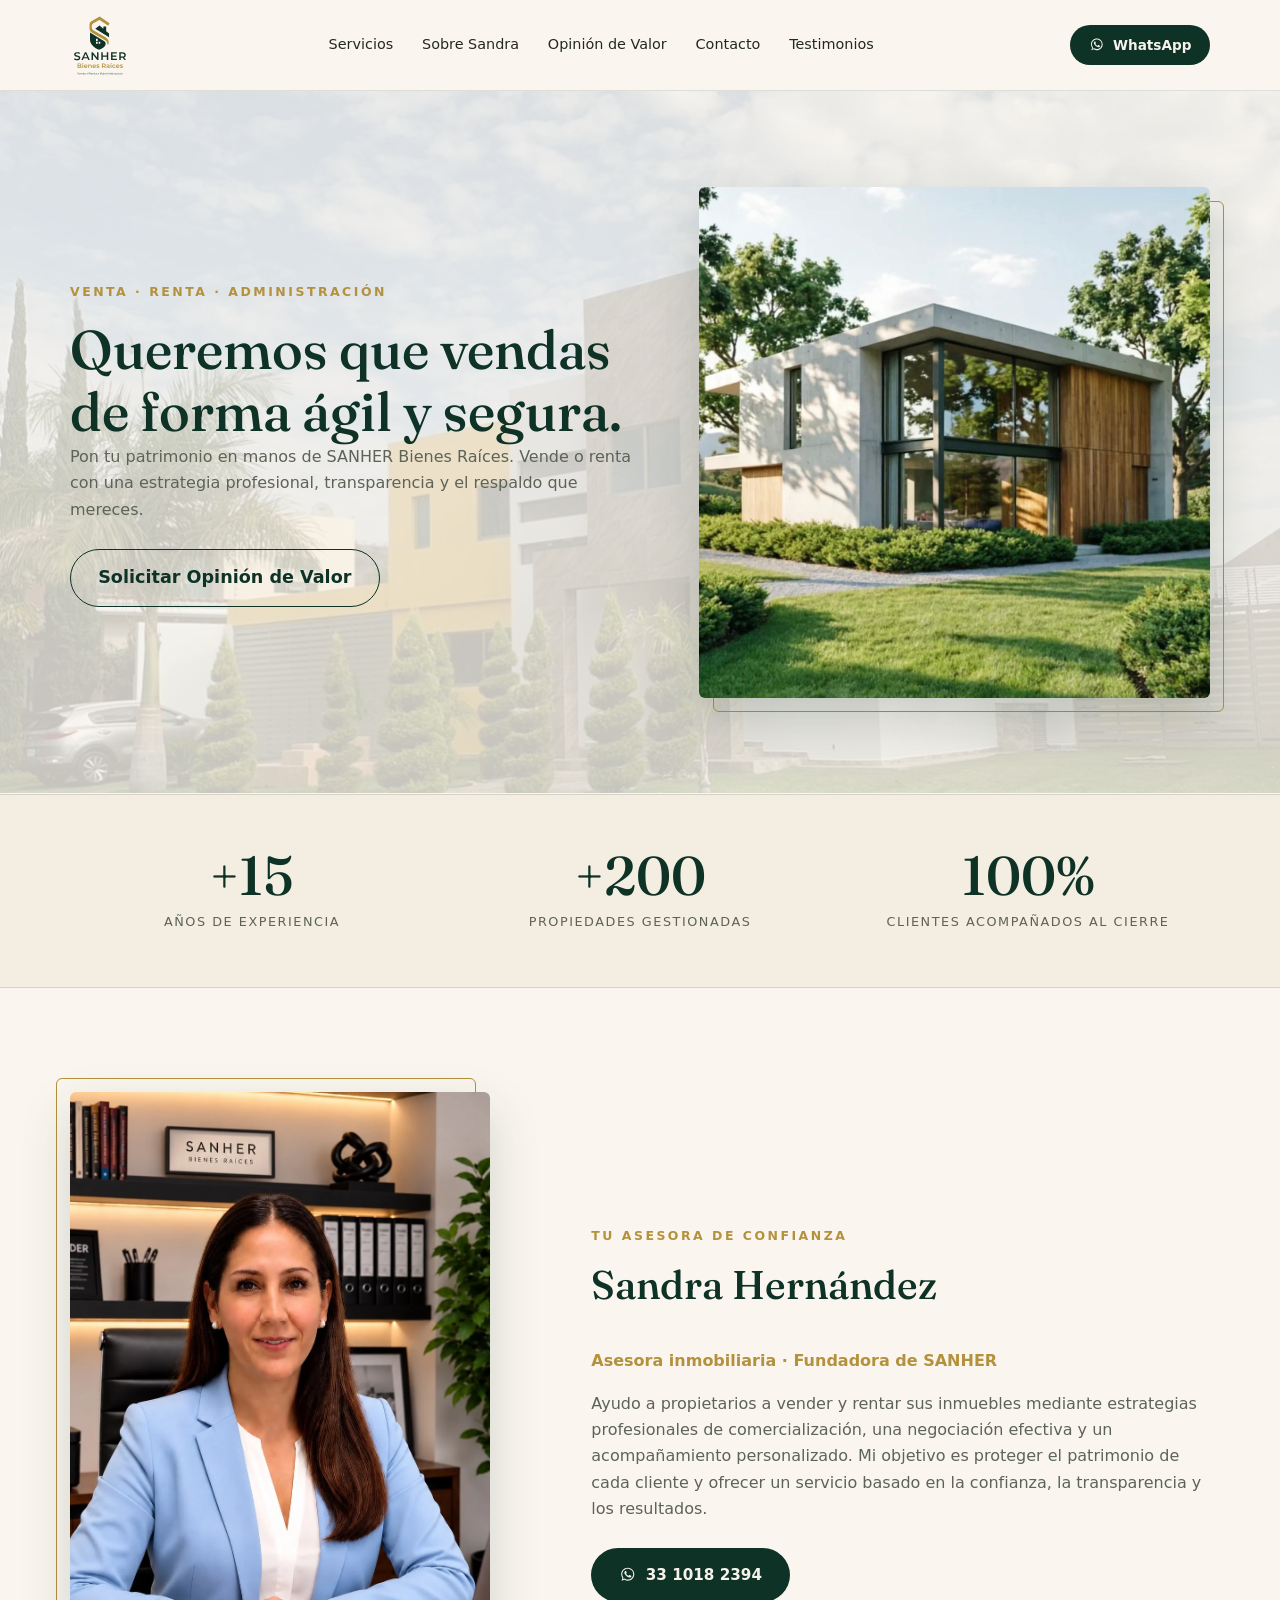
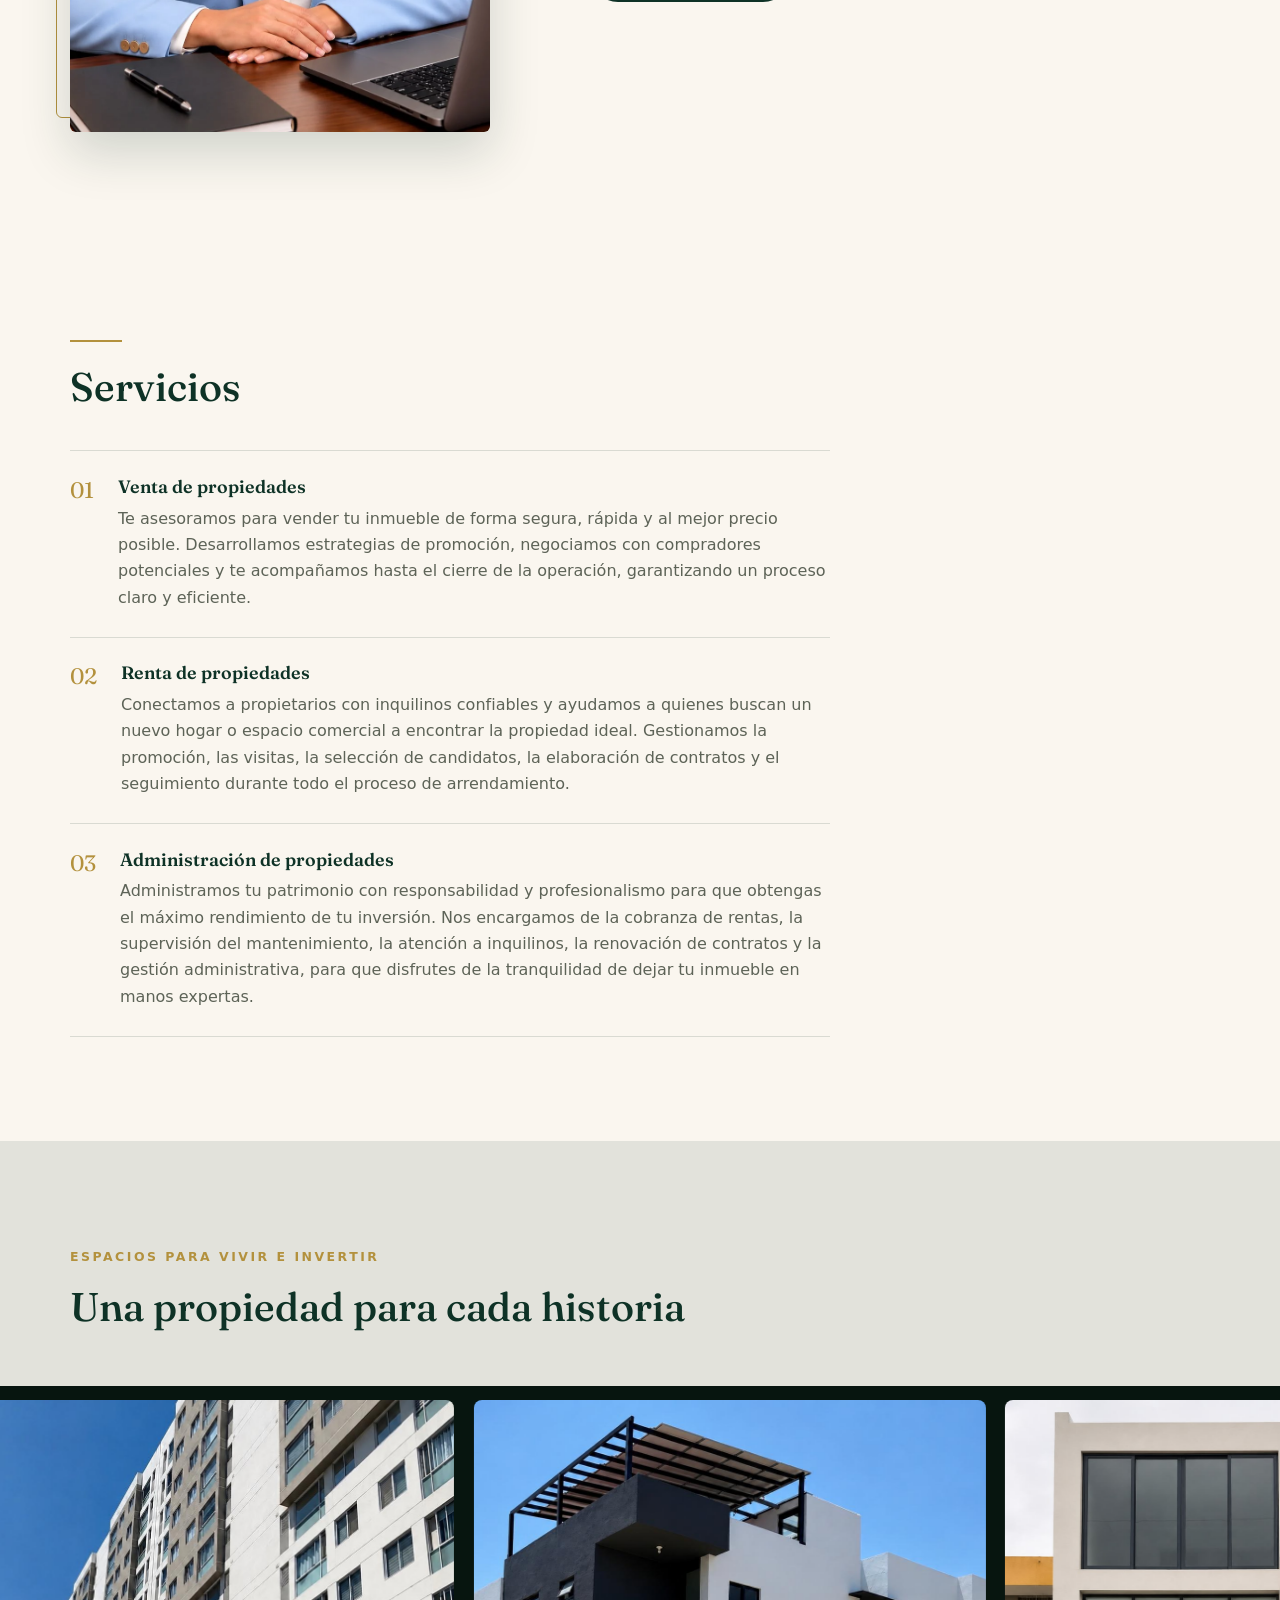
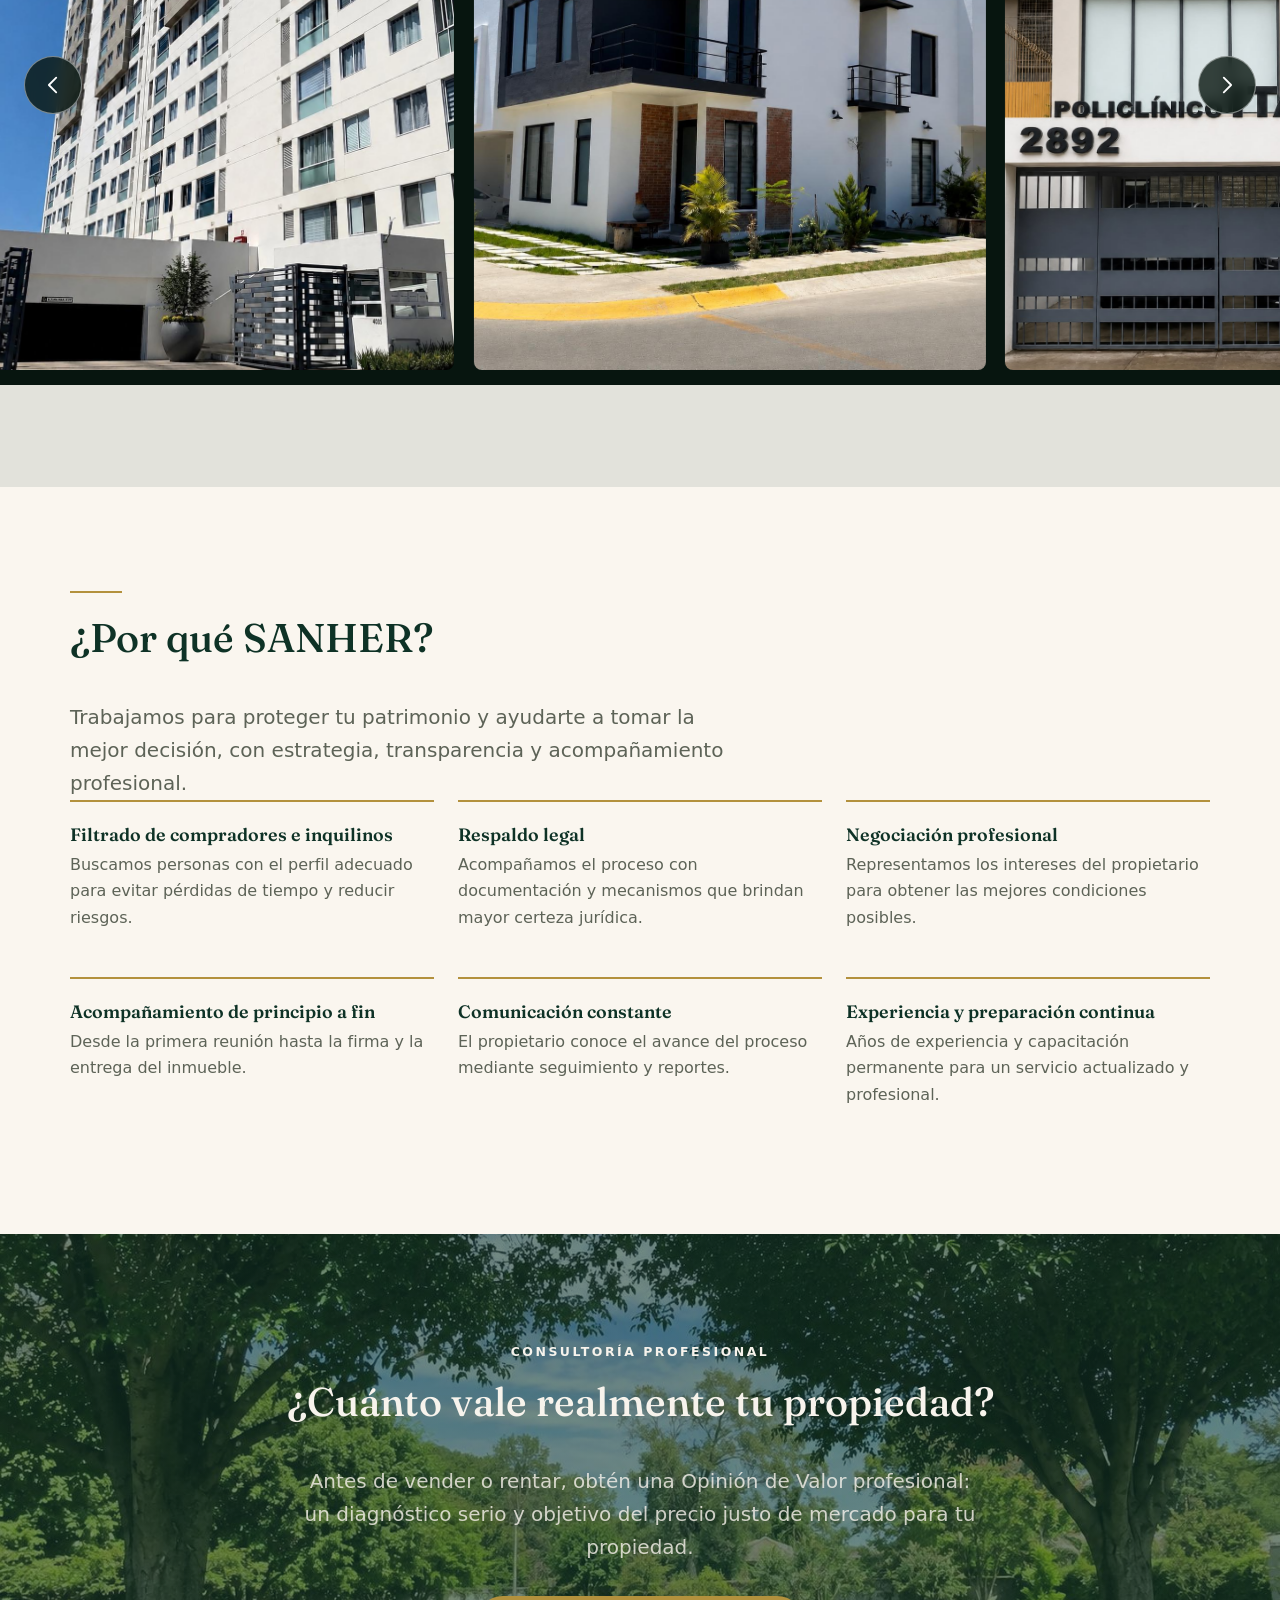
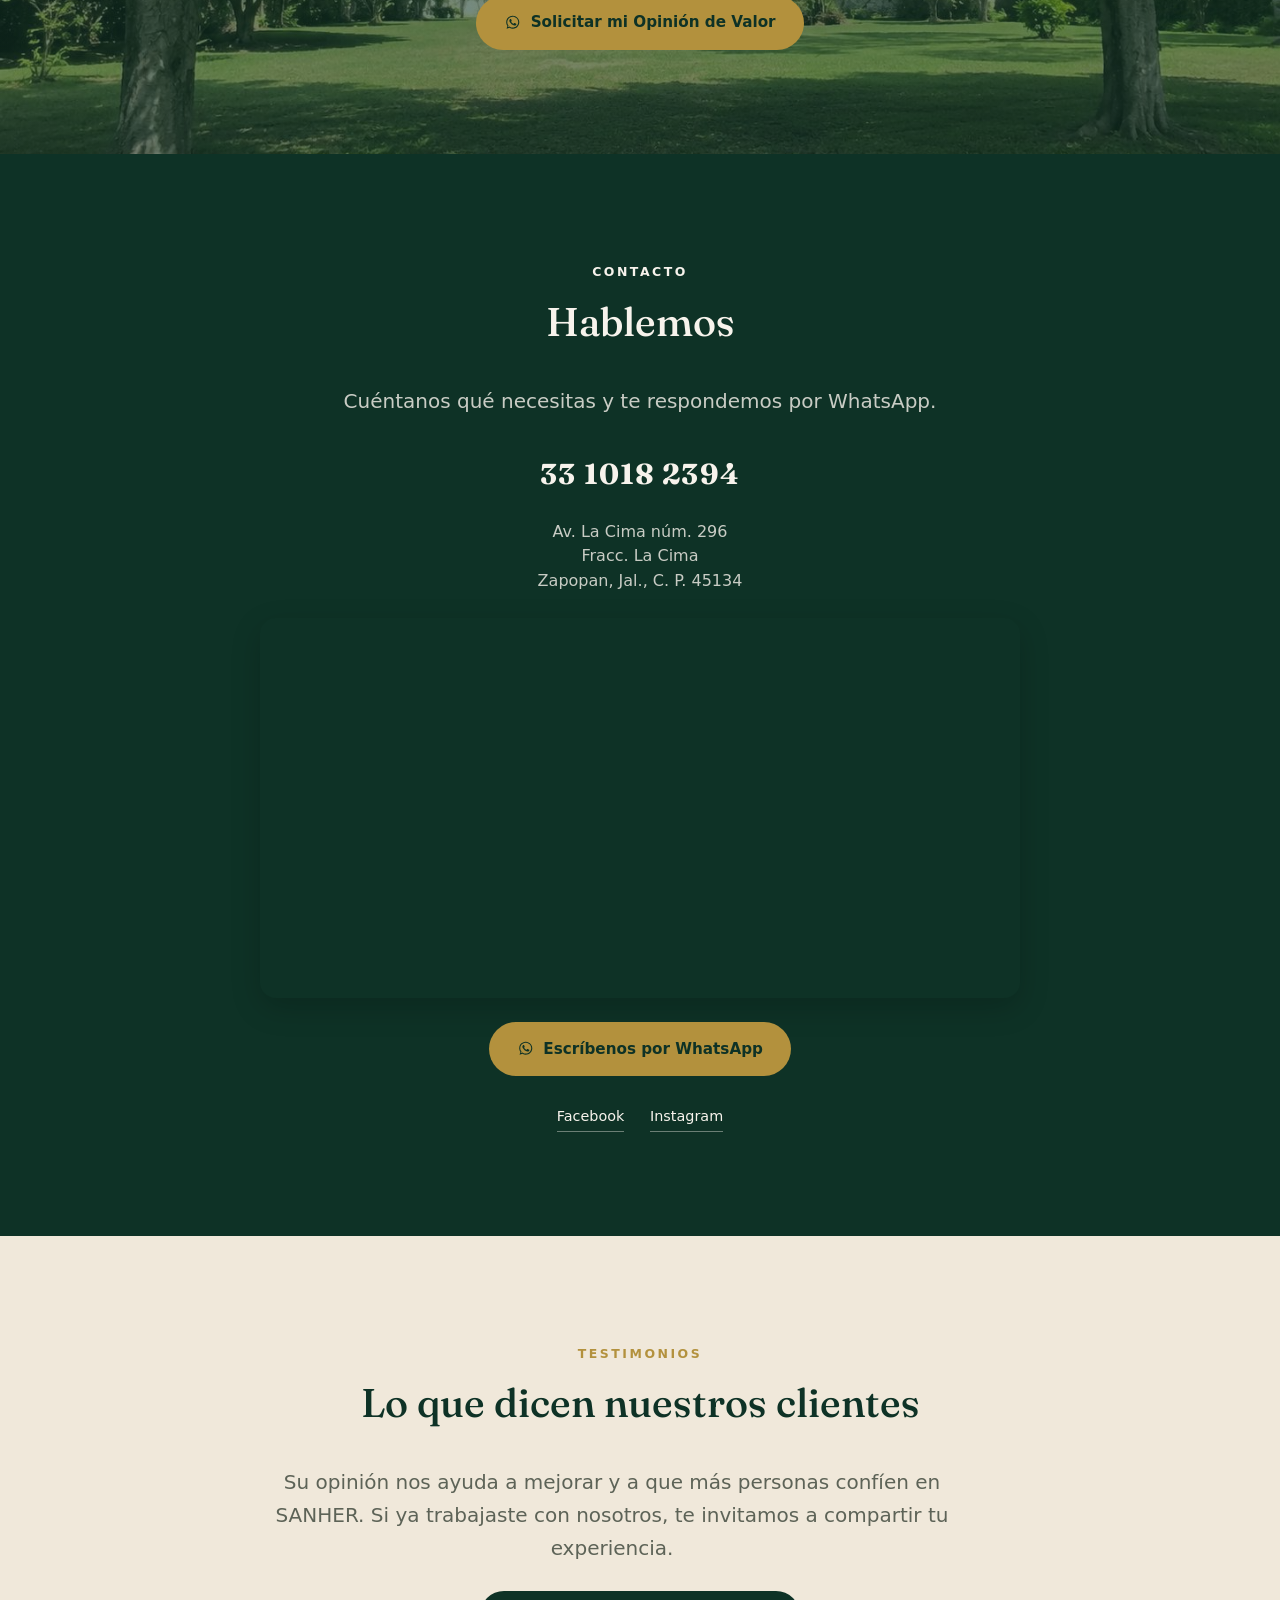
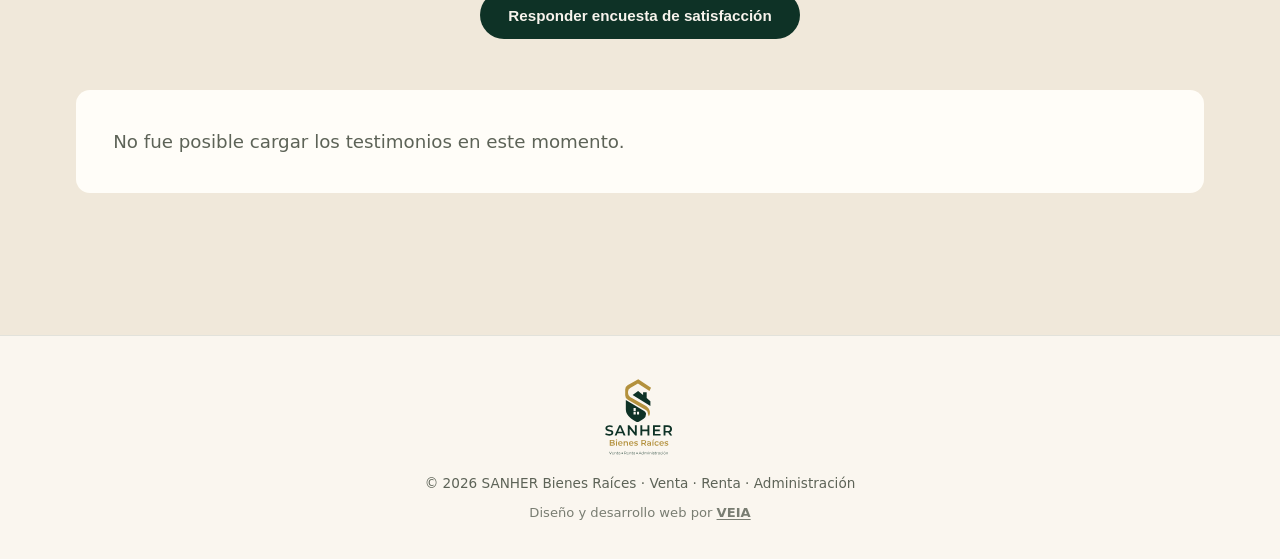
==== commit ecf5348b: "Actualizar imagen de la propiedad 12" ====
--- a/index.html
+++ b/index.html
@@ -118,7 +118,7 @@
 @media(prefers-reduced-motion:reduce){.testi-track{transition:none}}
 </style></head> <body>  <header class="fr-header" id="inicio" data-astro-cid-ue7ehvbg> <div class="contenedor fr-header__inner" data-astro-cid-ue7ehvbg> <a class="marca" href="#inicio" aria-label="SANHER Bienes Raíces"> <img class="marca__logo" src="./img/logo-sanher.svg" alt="SANHER Bienes Raíces" width="254" height="277"> </a> <nav class="fr-nav" aria-label="Secciones" data-astro-cid-ue7ehvbg> <a href="#servicios" data-astro-cid-ue7ehvbg>Servicios</a> <a href="#sandra" data-astro-cid-ue7ehvbg>Sobre Sandra</a> <a href="#opinion-valor" data-astro-cid-ue7ehvbg>Opinión de Valor</a> <a href="#contacto" data-astro-cid-ue7ehvbg>Contacto</a> <a href="#testimonios" data-astro-cid-ue7ehvbg>Testimonios</a> </nav> <a class="boton boton--primario" href="https://wa.me/523310182394?text=Hola%2C%20vi%20la%20p%C3%A1gina%20de%20SANHER%20y%20me%20gustar%C3%ADa%20recibir%20m%C3%A1s%20informaci%C3%B3n." target="_blank" rel="noopener" data-astro-cid-ue7ehvbg> <svg class="icono-ws" viewBox="0 0 32 32" aria-hidden="true"> <path d="M16 3C9.4 3 4 8.3 4 14.9c0 2.6.8 5 2.3 7L4.7 27l5.3-1.7c1.9 1.2 4 1.8 6 1.8 6.6 0 12-5.3 12-11.9S22.6 3 16 3Zm0 21.8c-1.9 0-3.7-.6-5.3-1.6l-.4-.2-3.1 1 1-3-.3-.4a9.6 9.6 0 0 1-1.9-5.7c0-5.4 4.5-9.8 10-9.8s10 4.4 10 9.8-4.5 9.9-10 9.9Zm5.5-7.4c-.3-.2-1.8-.9-2-1-.3-.1-.5-.2-.7.1-.2.3-.8 1-1 1.2-.2.2-.4.2-.7.1a8.1 8.1 0 0 1-4-3.5c-.3-.5.3-.5.9-1.7.1-.2 0-.4 0-.6l-.9-2.2c-.2-.6-.5-.5-.7-.5h-.6c-.2 0-.5.1-.8.4-.3.3-1.1 1-1.1 2.6s1.1 3 1.3 3.2c.2.2 2.2 3.4 5.4 4.7 2 .9 2.8 1 3.8.8.6-.1 1.8-.7 2-1.4.3-.7.3-1.3.2-1.4l-1-.8Z"></path> </svg>
 WhatsApp
-</a> </div> </header> <main data-astro-cid-ue7ehvbg> <section class="fr-hero" data-astro-cid-ue7ehvbg> <video class="fr-hero__video" autoplay muted loop playsinline preload="metadata" poster="./img/fondos/bg-hero.jpg" aria-hidden="true" data-astro-cid-ue7ehvbg> <source src="./video/hero-sanher.mp4" type="video/mp4" data-astro-cid-ue7ehvbg> </video> <div class="contenedor fr-hero__grid" data-astro-cid-ue7ehvbg> <div class="fr-hero__texto" data-astro-cid-ue7ehvbg> <span class="antetitulo" data-astro-cid-ue7ehvbg>Venta · Renta · Administración</span> <h1 data-astro-cid-ue7ehvbg>Queremos que vendas de forma ágil y segura.</h1> <p data-astro-cid-ue7ehvbg>Pon tu patrimonio en manos de SANHER Bienes Raíces. Vende o renta con una estrategia profesional, transparencia y el respaldo que mereces.</p> <div class="fr-acciones" data-astro-cid-ue7ehvbg>  <a class="boton boton--secundario" href="#opinion-valor" style="font-size:1.1rem" data-astro-cid-ue7ehvbg>Solicitar Opinión de Valor</a> </div> </div> <figure class="fr-hero__foto" data-astro-cid-ue7ehvbg> <img src="./img/fondos/casa-minimalista-hero.jpeg" alt="Casa contemporánea de estilo minimalista" width="1289" height="1287" fetchpriority="high" decoding="async" style="width:100%;height:auto;aspect-ratio:1289 / 1287;object-fit:contain;object-position:center" data-astro-cid-ue7ehvbg> </figure> </div> </section> <section class="fr-metricas" data-astro-cid-ue7ehvbg> <div class="contenedor revelar fr-metricas__grid" data-astro-cid-ue7ehvbg> <div class="fr-metrica" data-astro-cid-ue7ehvbg> <span class="fr-metrica__num" data-astro-cid-ue7ehvbg>+15</span> <span class="fr-metrica__label" data-astro-cid-ue7ehvbg>Años de experiencia</span> </div><div class="fr-metrica" data-astro-cid-ue7ehvbg> <span class="fr-metrica__num" data-astro-cid-ue7ehvbg>+200</span> <span class="fr-metrica__label" data-astro-cid-ue7ehvbg>Propiedades gestionadas</span> </div><div class="fr-metrica" data-astro-cid-ue7ehvbg> <span class="fr-metrica__num" data-astro-cid-ue7ehvbg>100%</span> <span class="fr-metrica__label" data-astro-cid-ue7ehvbg>Clientes acompañados al cierre</span> </div> </div> </section> <section class="seccion fr-sandra" id="sandra" data-astro-cid-ue7ehvbg> <div class="contenedor revelar fr-sandra__grid" data-astro-cid-ue7ehvbg> <figure class="fr-sandra__foto" data-astro-cid-ue7ehvbg> <img src="./img/perfil/sandra-blazer-azul.webp" alt="Sandra Hernández, asesora inmobiliaria y fundadora de SANHER" width="520" height="640" loading="lazy" data-astro-cid-ue7ehvbg> </figure> <div class="fr-sandra__texto" data-astro-cid-ue7ehvbg> <span class="antetitulo" data-astro-cid-ue7ehvbg>Tu asesora de confianza</span> <h2 data-astro-cid-ue7ehvbg>Sandra Hernández</h2> <p class="fr-sandra__rol" data-astro-cid-ue7ehvbg>Asesora inmobiliaria · Fundadora de SANHER</p> <p data-astro-cid-ue7ehvbg>Ayudo a propietarios a vender y rentar sus inmuebles mediante estrategias profesionales de comercialización, una negociación efectiva y un acompañamiento personalizado. Mi objetivo es proteger el patrimonio de cada cliente y ofrecer un servicio basado en la confianza, la transparencia y los resultados.</p> <div class="fr-acciones" data-astro-cid-ue7ehvbg> <a class="boton boton--primario" href="https://wa.me/523310182394?text=Hola%2C%20vi%20la%20p%C3%A1gina%20de%20SANHER%20y%20me%20gustar%C3%ADa%20recibir%20m%C3%A1s%20informaci%C3%B3n." target="_blank" rel="noopener" data-astro-cid-ue7ehvbg> <svg class="icono-ws" viewBox="0 0 32 32" aria-hidden="true"> <path d="M16 3C9.4 3 4 8.3 4 14.9c0 2.6.8 5 2.3 7L4.7 27l5.3-1.7c1.9 1.2 4 1.8 6 1.8 6.6 0 12-5.3 12-11.9S22.6 3 16 3Zm0 21.8c-1.9 0-3.7-.6-5.3-1.6l-.4-.2-3.1 1 1-3-.3-.4a9.6 9.6 0 0 1-1.9-5.7c0-5.4 4.5-9.8 10-9.8s10 4.4 10 9.8-4.5 9.9-10 9.9Zm5.5-7.4c-.3-.2-1.8-.9-2-1-.3-.1-.5-.2-.7.1-.2.3-.8 1-1 1.2-.2.2-.4.2-.7.1a8.1 8.1 0 0 1-4-3.5c-.3-.5.3-.5.9-1.7.1-.2 0-.4 0-.6l-.9-2.2c-.2-.6-.5-.5-.7-.5h-.6c-.2 0-.5.1-.8.4-.3.3-1.1 1-1.1 2.6s1.1 3 1.3 3.2c.2.2 2.2 3.4 5.4 4.7 2 .9 2.8 1 3.8.8.6-.1 1.8-.7 2-1.4.3-.7.3-1.3.2-1.4l-1-.8Z"></path> </svg> 33 1018 2394 </a> </div> </div> </div> </section> <section class="seccion fr-servicios" id="servicios" data-astro-cid-ue7ehvbg> <div class="contenedor revelar" data-astro-cid-ue7ehvbg> <hr class="separador" data-astro-cid-ue7ehvbg> <h2 data-astro-cid-ue7ehvbg>Servicios</h2> <ol class="fr-lista" data-astro-cid-ue7ehvbg> <li class="fr-lista__item" data-astro-cid-ue7ehvbg> <span class="fr-lista__num" data-astro-cid-ue7ehvbg>01</span> <div data-astro-cid-ue7ehvbg> <h3 data-astro-cid-ue7ehvbg>Venta de propiedades</h3> <p data-astro-cid-ue7ehvbg>Te asesoramos para vender tu inmueble de forma segura, rápida y al mejor precio posible. Desarrollamos estrategias de promoción, negociamos con compradores potenciales y te acompañamos hasta el cierre de la operación, garantizando un proceso claro y eficiente.</p> </div> </li><li class="fr-lista__item" data-astro-cid-ue7ehvbg> <span class="fr-lista__num" data-astro-cid-ue7ehvbg>02</span> <div data-astro-cid-ue7ehvbg> <h3 data-astro-cid-ue7ehvbg>Renta de propiedades</h3> <p data-astro-cid-ue7ehvbg>Conectamos a propietarios con inquilinos confiables y ayudamos a quienes buscan un nuevo hogar o espacio comercial a encontrar la propiedad ideal. Gestionamos la promoción, las visitas, la selección de candidatos, la elaboración de contratos y el seguimiento durante todo el proceso de arrendamiento.</p> </div> </li><li class="fr-lista__item" data-astro-cid-ue7ehvbg> <span class="fr-lista__num" data-astro-cid-ue7ehvbg>03</span> <div data-astro-cid-ue7ehvbg> <h3 data-astro-cid-ue7ehvbg>Administración de propiedades</h3> <p data-astro-cid-ue7ehvbg>Administramos tu patrimonio con responsabilidad y profesionalismo para que obtengas el máximo rendimiento de tu inversión. Nos encargamos de la cobranza de rentas, la supervisión del mantenimiento, la atención a inquilinos, la renovación de contratos y la gestión administrativa, para que disfrutes de la tranquilidad de dejar tu inmueble en manos expertas.</p> </div> </li> </ol> </div> </section> <section class="seccion fr-propiedades sanher-galeria" aria-labelledby="propiedades-titulo" data-astro-cid-ue7ehvbg><div class="contenedor revelar" data-astro-cid-ue7ehvbg><div class="fr-propiedades__encabezado" data-astro-cid-ue7ehvbg><div data-astro-cid-ue7ehvbg><span class="antetitulo" data-astro-cid-ue7ehvbg>Espacios para vivir e invertir</span><h2 id="propiedades-titulo" data-astro-cid-ue7ehvbg>Una propiedad para cada historia</h2></div></div></div><div class="prop-carrusel" data-prop-carrusel role="region" aria-roledescription="carrusel" aria-label="Propiedades destacadas en movimiento continuo"><div class="prop-carrusel__ventana" data-carrusel-ventana><div class="prop-carrusel__pista" data-carrusel-pista><article class="prop-carrusel__slide" data-carrusel-slide data-propiedad="0"><button class="prop-carrusel__abrir" type="button" data-abrir-propiedad="0" aria-label="Abrir detalles de esta propiedad"><img src="./img/galeria/propiedad-01.jpeg?v=20260727-relacion-01" alt="Fachada de edificio residencial contemporáneo" loading="lazy" decoding="async"></button></article><article class="prop-carrusel__slide" data-carrusel-slide data-propiedad="1"><button class="prop-carrusel__abrir" type="button" data-abrir-propiedad="1" aria-label="Abrir detalles de esta propiedad"><img src="./img/galeria/propiedad-02.jpeg?v=20260727-relacion-01" alt="Casa contemporánea en blanco y negro" loading="lazy" decoding="async"></button></article><article class="prop-carrusel__slide" data-carrusel-slide data-propiedad="2"><button class="prop-carrusel__abrir" type="button" data-abrir-propiedad="2" aria-label="Abrir detalles de esta propiedad"><img src="./img/galeria/propiedad-03.jpeg?v=20260727-relacion-01" alt="Fachada del Policlínico Italia" loading="lazy" decoding="async"></button></article><article class="prop-carrusel__slide" data-carrusel-slide data-propiedad="3"><button class="prop-carrusel__abrir" type="button" data-abrir-propiedad="3" aria-label="Abrir detalles de esta propiedad"><img src="./img/galeria/propiedad-04.jpeg?v=20260727-relacion-01" alt="Local comercial con amplios ventanales" loading="lazy" decoding="async"></button></article><article class="prop-carrusel__slide" data-carrusel-slide data-propiedad="4"><button class="prop-carrusel__abrir" type="button" data-abrir-propiedad="4" aria-label="Abrir detalles de esta propiedad"><img src="./img/galeria/propiedad-05.jpeg?v=20260727-relacion-01" alt="Terreno arbolado con área verde" loading="lazy" decoding="async"></button></article><article class="prop-carrusel__slide" data-carrusel-slide data-propiedad="5"><button class="prop-carrusel__abrir" type="button" data-abrir-propiedad="5" aria-label="Abrir detalles de esta propiedad"><img src="./img/galeria/propiedad-06.jpeg?v=20260727-relacion-01" alt="Casa con fachada naranja y detalles de piedra" loading="lazy" decoding="async"></button></article><article class="prop-carrusel__slide" data-carrusel-slide data-propiedad="6"><button class="prop-carrusel__abrir" type="button" data-abrir-propiedad="6" aria-label="Abrir detalles de esta propiedad"><img src="./img/galeria/propiedad-07.jpeg?v=20260727-relacion-01" alt="Edificio de departamentos contemporáneo" loading="lazy" decoding="async"></button></article><article class="prop-carrusel__slide" data-carrusel-slide data-propiedad="7"><button class="prop-carrusel__abrir" type="button" data-abrir-propiedad="7" aria-label="Abrir detalles de esta propiedad"><img src="./img/galeria/propiedad-08.jpeg?v=20260727-relacion-01" alt="Conjunto residencial con torres y áreas verdes" loading="lazy" decoding="async"></button></article><article class="prop-carrusel__slide" data-carrusel-slide data-propiedad="8"><button class="prop-carrusel__abrir" type="button" data-abrir-propiedad="8" aria-label="Abrir detalles de esta propiedad"><img src="./img/galeria/propiedad-09.jpeg?v=20260727-relacion-01" alt="Casa contemporánea blanca y amarilla" loading="lazy" decoding="async"></button></article><article class="prop-carrusel__slide" data-carrusel-slide data-propiedad="9"><button class="prop-carrusel__abrir" type="button" data-abrir-propiedad="9" aria-label="Abrir detalles de esta propiedad"><img src="./img/galeria/propiedad-10.jpeg?v=20260727-relacion-01" alt="Edificio residencial con balcones y jardineras" loading="lazy" decoding="async"></button></article><article class="prop-carrusel__slide" data-carrusel-slide data-propiedad="10"><button class="prop-carrusel__abrir" type="button" data-abrir-propiedad="10" aria-label="Abrir detalles de esta propiedad"><img src="./img/galeria/propiedad-11.webp?v=20260911-propiedad-11" alt="Local comercial en renta de 220 m² con fachada de cristal" loading="lazy" decoding="async"></button></article><article class="prop-carrusel__slide" data-carrusel-slide data-propiedad="11"><button class="prop-carrusel__abrir" type="button" data-abrir-propiedad="11" aria-label="Abrir detalles de esta propiedad"><img src="./img/galeria/propiedad-12.webp?v=20260911-propiedad-12" alt="Torres residenciales de Ferrara Vertical con áreas verdes y estancias cortas" loading="lazy" decoding="async"></button></article><article class="prop-carrusel__slide" data-carrusel-slide data-propiedad="0" aria-hidden="true" data-carrusel-clon><button class="prop-carrusel__abrir" type="button" data-abrir-propiedad="0" tabindex="-1" aria-label="Abrir detalles de esta propiedad"><img src="./img/galeria/propiedad-01.jpeg?v=20260727-relacion-01" alt="Fachada de edificio residencial contemporáneo" loading="lazy" decoding="async"></button></article><article class="prop-carrusel__slide" data-carrusel-slide data-propiedad="1" aria-hidden="true" data-carrusel-clon><button class="prop-carrusel__abrir" type="button" data-abrir-propiedad="1" tabindex="-1" aria-label="Abrir detalles de esta propiedad"><img src="./img/galeria/propiedad-02.jpeg?v=20260727-relacion-01" alt="Casa contemporánea en blanco y negro" loading="lazy" decoding="async"></button></article><article class="prop-carrusel__slide" data-carrusel-slide data-propiedad="2" aria-hidden="true" data-carrusel-clon><button class="prop-carrusel__abrir" type="button" data-abrir-propiedad="2" tabindex="-1" aria-label="Abrir detalles de esta propiedad"><img src="./img/galeria/propiedad-03.jpeg?v=20260727-relacion-01" alt="Fachada del Policlínico Italia" loading="lazy" decoding="async"></button></article><article class="prop-carrusel__slide" data-carrusel-slide data-propiedad="3" aria-hidden="true" data-carrusel-clon><button class="prop-carrusel__abrir" type="button" data-abrir-propiedad="3" tabindex="-1" aria-label="Abrir detalles de esta propiedad"><img src="./img/galeria/propiedad-04.jpeg?v=20260727-relacion-01" alt="Local comercial con amplios ventanales" loading="lazy" decoding="async"></button></article><article class="prop-carrusel__slide" data-carrusel-slide data-propiedad="4" aria-hidden="true" data-carrusel-clon><button class="prop-carrusel__abrir" type="button" data-abrir-propiedad="4" tabindex="-1" aria-label="Abrir detalles de esta propiedad"><img src="./img/galeria/propiedad-05.jpeg?v=20260727-relacion-01" alt="Terreno arbolado con área verde" loading="lazy" decoding="async"></button></article><article class="prop-carrusel__slide" data-carrusel-slide data-propiedad="5" aria-hidden="true" data-carrusel-clon><button class="prop-carrusel__abrir" type="button" data-abrir-propiedad="5" tabindex="-1" aria-label="Abrir detalles de esta propiedad"><img src="./img/galeria/propiedad-06.jpeg?v=20260727-relacion-01" alt="Casa con fachada naranja y detalles de piedra" loading="lazy" decoding="async"></button></article><article class="prop-carrusel__slide" data-carrusel-slide data-propiedad="6" aria-hidden="true" data-carrusel-clon><button class="prop-carrusel__abrir" type="button" data-abrir-propiedad="6" tabindex="-1" aria-label="Abrir detalles de esta propiedad"><img src="./img/galeria/propiedad-07.jpeg?v=20260727-relacion-01" alt="Edificio de departamentos contemporáneo" loading="lazy" decoding="async"></button></article><article class="prop-carrusel__slide" data-carrusel-slide data-propiedad="7" aria-hidden="true" data-carrusel-clon><button class="prop-carrusel__abrir" type="button" data-abrir-propiedad="7" tabindex="-1" aria-label="Abrir detalles de esta propiedad"><img src="./img/galeria/propiedad-08.jpeg?v=20260727-relacion-01" alt="Conjunto residencial con torres y áreas verdes" loading="lazy" decoding="async"></button></article><article class="prop-carrusel__slide" data-carrusel-slide data-propiedad="8" aria-hidden="true" data-carrusel-clon><button class="prop-carrusel__abrir" type="button" data-abrir-propiedad="8" tabindex="-1" aria-label="Abrir detalles de esta propiedad"><img src="./img/galeria/propiedad-09.jpeg?v=20260727-relacion-01" alt="Casa contemporánea blanca y amarilla" loading="lazy" decoding="async"></button></article><article class="prop-carrusel__slide" data-carrusel-slide data-propiedad="9" aria-hidden="true" data-carrusel-clon><button class="prop-carrusel__abrir" type="button" data-abrir-propiedad="9" tabindex="-1" aria-label="Abrir detalles de esta propiedad"><img src="./img/galeria/propiedad-10.jpeg?v=20260727-relacion-01" alt="Edificio residencial con balcones y jardineras" loading="lazy" decoding="async"></button></article><article class="prop-carrusel__slide" data-carrusel-slide data-propiedad="10" aria-hidden="true" data-carrusel-clon><button class="prop-carrusel__abrir" type="button" data-abrir-propiedad="10" tabindex="-1" aria-label="Abrir detalles de esta propiedad"><img src="./img/galeria/propiedad-11.webp?v=20260911-propiedad-11" alt="Local comercial en renta de 220 m² con fachada de cristal" loading="lazy" decoding="async"></button></article><article class="prop-carrusel__slide" data-carrusel-slide data-propiedad="11" aria-hidden="true" data-carrusel-clon><button class="prop-carrusel__abrir" type="button" data-abrir-propiedad="11" tabindex="-1" aria-label="Abrir detalles de esta propiedad"><img src="./img/galeria/propiedad-12.webp?v=20260911-propiedad-12" alt="Torres residenciales de Ferrara Vertical con áreas verdes y estancias cortas" loading="lazy" decoding="async"></button></article></div><button class="prop-carrusel__flecha prop-carrusel__flecha--anterior" type="button" data-carrusel-anterior aria-label="Mover el carrusel hacia la propiedad anterior"><svg viewBox="0 0 24 24" aria-hidden="true"><path d="m15.5 4-8 8 8 8"/></svg></button><button class="prop-carrusel__flecha prop-carrusel__flecha--siguiente" type="button" data-carrusel-siguiente aria-label="Mover el carrusel hacia la propiedad siguiente"><svg viewBox="0 0 24 24" aria-hidden="true"><path d="m8.5 4 8 8-8 8"/></svg></button></div></div><dialog class="galeria-modal" id="galeria-modal" aria-labelledby="galeria-modal-titulo"><div class="galeria-modal__panel"><button class="galeria-modal__cerrar" type="button" aria-label="Cerrar vista de la propiedad">×</button><div class="galeria-modal__media"><img id="galeria-modal-imagen" src="./img/galeria/propiedad-01.jpeg?v=20260727-relacion-01" alt="Fachada de edificio residencial contemporáneo"><button class="galeria-modal__flecha galeria-modal__flecha--anterior" type="button" data-modal-anterior aria-label="Ver propiedad anterior"><svg viewBox="0 0 24 24" aria-hidden="true"><path d="m15.5 4-8 8 8 8"/></svg></button><button class="galeria-modal__flecha galeria-modal__flecha--siguiente" type="button" data-modal-siguiente aria-label="Ver propiedad siguiente"><svg viewBox="0 0 24 24" aria-hidden="true"><path d="m8.5 4 8 8-8 8"/></svg></button></div><div class="galeria-modal__info"><h3 id="galeria-modal-titulo">Ubicación de la propiedad</h3><a class="galeria-modal__ubicacion" id="galeria-modal-enlace" href="https://www.google.com/maps/search/?api=1&query=Eutimio%20Pinz%C3%B3n%20n%C3%BAm.%20927%2C%20Condominio%20Tres%20Lagos%2C%20Col.%20Lomas%20de%20Independencia%2C%20Guadalajara%2C%20Jal." target="_blank" rel="noopener" aria-label="Abrir esta ubicación en Google Maps" title="Abrir en Google Maps"><svg viewBox="0 0 24 24" aria-hidden="true"><path d="M12 22s7-6.1 7-13A7 7 0 1 0 5 9c0 6.9 7 13 7 13Zm0-9.8A3.2 3.2 0 1 1 12 5a3.2 3.2 0 0 1 0 6.4Z"/></svg><span id="galeria-modal-direccion">Eutimio Pinzón núm. 927
+</a> </div> </header> <main data-astro-cid-ue7ehvbg> <section class="fr-hero" data-astro-cid-ue7ehvbg> <video class="fr-hero__video" autoplay muted loop playsinline preload="metadata" poster="./img/fondos/bg-hero.jpg" aria-hidden="true" data-astro-cid-ue7ehvbg> <source src="./video/hero-sanher.mp4" type="video/mp4" data-astro-cid-ue7ehvbg> </video> <div class="contenedor fr-hero__grid" data-astro-cid-ue7ehvbg> <div class="fr-hero__texto" data-astro-cid-ue7ehvbg> <span class="antetitulo" data-astro-cid-ue7ehvbg>Venta · Renta · Administración</span> <h1 data-astro-cid-ue7ehvbg>Queremos que vendas de forma ágil y segura.</h1> <p data-astro-cid-ue7ehvbg>Pon tu patrimonio en manos de SANHER Bienes Raíces. Vende o renta con una estrategia profesional, transparencia y el respaldo que mereces.</p> <div class="fr-acciones" data-astro-cid-ue7ehvbg>  <a class="boton boton--secundario" href="#opinion-valor" style="font-size:1.1rem" data-astro-cid-ue7ehvbg>Solicitar Opinión de Valor</a> </div> </div> <figure class="fr-hero__foto" data-astro-cid-ue7ehvbg> <img src="./img/fondos/casa-minimalista-hero.jpeg" alt="Casa contemporánea de estilo minimalista" width="1289" height="1287" fetchpriority="high" decoding="async" style="width:100%;height:auto;aspect-ratio:1289 / 1287;object-fit:contain;object-position:center" data-astro-cid-ue7ehvbg> </figure> </div> </section> <section class="fr-metricas" data-astro-cid-ue7ehvbg> <div class="contenedor revelar fr-metricas__grid" data-astro-cid-ue7ehvbg> <div class="fr-metrica" data-astro-cid-ue7ehvbg> <span class="fr-metrica__num" data-astro-cid-ue7ehvbg>+15</span> <span class="fr-metrica__label" data-astro-cid-ue7ehvbg>Años de experiencia</span> </div><div class="fr-metrica" data-astro-cid-ue7ehvbg> <span class="fr-metrica__num" data-astro-cid-ue7ehvbg>+200</span> <span class="fr-metrica__label" data-astro-cid-ue7ehvbg>Propiedades gestionadas</span> </div><div class="fr-metrica" data-astro-cid-ue7ehvbg> <span class="fr-metrica__num" data-astro-cid-ue7ehvbg>100%</span> <span class="fr-metrica__label" data-astro-cid-ue7ehvbg>Clientes acompañados al cierre</span> </div> </div> </section> <section class="seccion fr-sandra" id="sandra" data-astro-cid-ue7ehvbg> <div class="contenedor revelar fr-sandra__grid" data-astro-cid-ue7ehvbg> <figure class="fr-sandra__foto" data-astro-cid-ue7ehvbg> <img src="./img/perfil/sandra-blazer-azul.webp" alt="Sandra Hernández, asesora inmobiliaria y fundadora de SANHER" width="520" height="640" loading="lazy" data-astro-cid-ue7ehvbg> </figure> <div class="fr-sandra__texto" data-astro-cid-ue7ehvbg> <span class="antetitulo" data-astro-cid-ue7ehvbg>Tu asesora de confianza</span> <h2 data-astro-cid-ue7ehvbg>Sandra Hernández</h2> <p class="fr-sandra__rol" data-astro-cid-ue7ehvbg>Asesora inmobiliaria · Fundadora de SANHER</p> <p data-astro-cid-ue7ehvbg>Ayudo a propietarios a vender y rentar sus inmuebles mediante estrategias profesionales de comercialización, una negociación efectiva y un acompañamiento personalizado. Mi objetivo es proteger el patrimonio de cada cliente y ofrecer un servicio basado en la confianza, la transparencia y los resultados.</p> <div class="fr-acciones" data-astro-cid-ue7ehvbg> <a class="boton boton--primario" href="https://wa.me/523310182394?text=Hola%2C%20vi%20la%20p%C3%A1gina%20de%20SANHER%20y%20me%20gustar%C3%ADa%20recibir%20m%C3%A1s%20informaci%C3%B3n." target="_blank" rel="noopener" data-astro-cid-ue7ehvbg> <svg class="icono-ws" viewBox="0 0 32 32" aria-hidden="true"> <path d="M16 3C9.4 3 4 8.3 4 14.9c0 2.6.8 5 2.3 7L4.7 27l5.3-1.7c1.9 1.2 4 1.8 6 1.8 6.6 0 12-5.3 12-11.9S22.6 3 16 3Zm0 21.8c-1.9 0-3.7-.6-5.3-1.6l-.4-.2-3.1 1 1-3-.3-.4a9.6 9.6 0 0 1-1.9-5.7c0-5.4 4.5-9.8 10-9.8s10 4.4 10 9.8-4.5 9.9-10 9.9Zm5.5-7.4c-.3-.2-1.8-.9-2-1-.3-.1-.5-.2-.7.1-.2.3-.8 1-1 1.2-.2.2-.4.2-.7.1a8.1 8.1 0 0 1-4-3.5c-.3-.5.3-.5.9-1.7.1-.2 0-.4 0-.6l-.9-2.2c-.2-.6-.5-.5-.7-.5h-.6c-.2 0-.5.1-.8.4-.3.3-1.1 1-1.1 2.6s1.1 3 1.3 3.2c.2.2 2.2 3.4 5.4 4.7 2 .9 2.8 1 3.8.8.6-.1 1.8-.7 2-1.4.3-.7.3-1.3.2-1.4l-1-.8Z"></path> </svg> 33 1018 2394 </a> </div> </div> </div> </section> <section class="seccion fr-servicios" id="servicios" data-astro-cid-ue7ehvbg> <div class="contenedor revelar" data-astro-cid-ue7ehvbg> <hr class="separador" data-astro-cid-ue7ehvbg> <h2 data-astro-cid-ue7ehvbg>Servicios</h2> <ol class="fr-lista" data-astro-cid-ue7ehvbg> <li class="fr-lista__item" data-astro-cid-ue7ehvbg> <span class="fr-lista__num" data-astro-cid-ue7ehvbg>01</span> <div data-astro-cid-ue7ehvbg> <h3 data-astro-cid-ue7ehvbg>Venta de propiedades</h3> <p data-astro-cid-ue7ehvbg>Te asesoramos para vender tu inmueble de forma segura, rápida y al mejor precio posible. Desarrollamos estrategias de promoción, negociamos con compradores potenciales y te acompañamos hasta el cierre de la operación, garantizando un proceso claro y eficiente.</p> </div> </li><li class="fr-lista__item" data-astro-cid-ue7ehvbg> <span class="fr-lista__num" data-astro-cid-ue7ehvbg>02</span> <div data-astro-cid-ue7ehvbg> <h3 data-astro-cid-ue7ehvbg>Renta de propiedades</h3> <p data-astro-cid-ue7ehvbg>Conectamos a propietarios con inquilinos confiables y ayudamos a quienes buscan un nuevo hogar o espacio comercial a encontrar la propiedad ideal. Gestionamos la promoción, las visitas, la selección de candidatos, la elaboración de contratos y el seguimiento durante todo el proceso de arrendamiento.</p> </div> </li><li class="fr-lista__item" data-astro-cid-ue7ehvbg> <span class="fr-lista__num" data-astro-cid-ue7ehvbg>03</span> <div data-astro-cid-ue7ehvbg> <h3 data-astro-cid-ue7ehvbg>Administración de propiedades</h3> <p data-astro-cid-ue7ehvbg>Administramos tu patrimonio con responsabilidad y profesionalismo para que obtengas el máximo rendimiento de tu inversión. Nos encargamos de la cobranza de rentas, la supervisión del mantenimiento, la atención a inquilinos, la renovación de contratos y la gestión administrativa, para que disfrutes de la tranquilidad de dejar tu inmueble en manos expertas.</p> </div> </li> </ol> </div> </section> <section class="seccion fr-propiedades sanher-galeria" aria-labelledby="propiedades-titulo" data-astro-cid-ue7ehvbg><div class="contenedor revelar" data-astro-cid-ue7ehvbg><div class="fr-propiedades__encabezado" data-astro-cid-ue7ehvbg><div data-astro-cid-ue7ehvbg><span class="antetitulo" data-astro-cid-ue7ehvbg>Espacios para vivir e invertir</span><h2 id="propiedades-titulo" data-astro-cid-ue7ehvbg>Una propiedad para cada historia</h2></div></div></div><div class="prop-carrusel" data-prop-carrusel role="region" aria-roledescription="carrusel" aria-label="Propiedades destacadas en movimiento continuo"><div class="prop-carrusel__ventana" data-carrusel-ventana><div class="prop-carrusel__pista" data-carrusel-pista><article class="prop-carrusel__slide" data-carrusel-slide data-propiedad="0"><button class="prop-carrusel__abrir" type="button" data-abrir-propiedad="0" aria-label="Abrir detalles de esta propiedad"><img src="./img/galeria/propiedad-01.jpeg?v=20260727-relacion-01" alt="Fachada de edificio residencial contemporáneo" loading="lazy" decoding="async"></button></article><article class="prop-carrusel__slide" data-carrusel-slide data-propiedad="1"><button class="prop-carrusel__abrir" type="button" data-abrir-propiedad="1" aria-label="Abrir detalles de esta propiedad"><img src="./img/galeria/propiedad-02.jpeg?v=20260727-relacion-01" alt="Casa contemporánea en blanco y negro" loading="lazy" decoding="async"></button></article><article class="prop-carrusel__slide" data-carrusel-slide data-propiedad="2"><button class="prop-carrusel__abrir" type="button" data-abrir-propiedad="2" aria-label="Abrir detalles de esta propiedad"><img src="./img/galeria/propiedad-03.jpeg?v=20260727-relacion-01" alt="Fachada del Policlínico Italia" loading="lazy" decoding="async"></button></article><article class="prop-carrusel__slide" data-carrusel-slide data-propiedad="3"><button class="prop-carrusel__abrir" type="button" data-abrir-propiedad="3" aria-label="Abrir detalles de esta propiedad"><img src="./img/galeria/propiedad-04.jpeg?v=20260727-relacion-01" alt="Local comercial con amplios ventanales" loading="lazy" decoding="async"></button></article><article class="prop-carrusel__slide" data-carrusel-slide data-propiedad="4"><button class="prop-carrusel__abrir" type="button" data-abrir-propiedad="4" aria-label="Abrir detalles de esta propiedad"><img src="./img/galeria/propiedad-05.jpeg?v=20260727-relacion-01" alt="Terreno arbolado con área verde" loading="lazy" decoding="async"></button></article><article class="prop-carrusel__slide" data-carrusel-slide data-propiedad="5"><button class="prop-carrusel__abrir" type="button" data-abrir-propiedad="5" aria-label="Abrir detalles de esta propiedad"><img src="./img/galeria/propiedad-06.jpeg?v=20260727-relacion-01" alt="Casa con fachada naranja y detalles de piedra" loading="lazy" decoding="async"></button></article><article class="prop-carrusel__slide" data-carrusel-slide data-propiedad="6"><button class="prop-carrusel__abrir" type="button" data-abrir-propiedad="6" aria-label="Abrir detalles de esta propiedad"><img src="./img/galeria/propiedad-07.jpeg?v=20260727-relacion-01" alt="Edificio de departamentos contemporáneo" loading="lazy" decoding="async"></button></article><article class="prop-carrusel__slide" data-carrusel-slide data-propiedad="7"><button class="prop-carrusel__abrir" type="button" data-abrir-propiedad="7" aria-label="Abrir detalles de esta propiedad"><img src="./img/galeria/propiedad-08.jpeg?v=20260727-relacion-01" alt="Conjunto residencial con torres y áreas verdes" loading="lazy" decoding="async"></button></article><article class="prop-carrusel__slide" data-carrusel-slide data-propiedad="8"><button class="prop-carrusel__abrir" type="button" data-abrir-propiedad="8" aria-label="Abrir detalles de esta propiedad"><img src="./img/galeria/propiedad-09.jpeg?v=20260727-relacion-01" alt="Casa contemporánea blanca y amarilla" loading="lazy" decoding="async"></button></article><article class="prop-carrusel__slide" data-carrusel-slide data-propiedad="9"><button class="prop-carrusel__abrir" type="button" data-abrir-propiedad="9" aria-label="Abrir detalles de esta propiedad"><img src="./img/galeria/propiedad-10.jpeg?v=20260727-relacion-01" alt="Edificio residencial con balcones y jardineras" loading="lazy" decoding="async"></button></article><article class="prop-carrusel__slide" data-carrusel-slide data-propiedad="10"><button class="prop-carrusel__abrir" type="button" data-abrir-propiedad="10" aria-label="Abrir detalles de esta propiedad"><img src="./img/galeria/propiedad-11.webp?v=20260911-propiedad-11" alt="Local comercial en renta de 220 m² con fachada de cristal" loading="lazy" decoding="async"></button></article><article class="prop-carrusel__slide" data-carrusel-slide data-propiedad="11"><button class="prop-carrusel__abrir" type="button" data-abrir-propiedad="11" aria-label="Abrir detalles de esta propiedad"><img src="./img/galeria/propiedad-12.webp?v=20260914-propiedad-12" alt="Torres residenciales de Ferrara Vertical con áreas verdes y estancias cortas" loading="lazy" decoding="async"></button></article><article class="prop-carrusel__slide" data-carrusel-slide data-propiedad="0" aria-hidden="true" data-carrusel-clon><button class="prop-carrusel__abrir" type="button" data-abrir-propiedad="0" tabindex="-1" aria-label="Abrir detalles de esta propiedad"><img src="./img/galeria/propiedad-01.jpeg?v=20260727-relacion-01" alt="Fachada de edificio residencial contemporáneo" loading="lazy" decoding="async"></button></article><article class="prop-carrusel__slide" data-carrusel-slide data-propiedad="1" aria-hidden="true" data-carrusel-clon><button class="prop-carrusel__abrir" type="button" data-abrir-propiedad="1" tabindex="-1" aria-label="Abrir detalles de esta propiedad"><img src="./img/galeria/propiedad-02.jpeg?v=20260727-relacion-01" alt="Casa contemporánea en blanco y negro" loading="lazy" decoding="async"></button></article><article class="prop-carrusel__slide" data-carrusel-slide data-propiedad="2" aria-hidden="true" data-carrusel-clon><button class="prop-carrusel__abrir" type="button" data-abrir-propiedad="2" tabindex="-1" aria-label="Abrir detalles de esta propiedad"><img src="./img/galeria/propiedad-03.jpeg?v=20260727-relacion-01" alt="Fachada del Policlínico Italia" loading="lazy" decoding="async"></button></article><article class="prop-carrusel__slide" data-carrusel-slide data-propiedad="3" aria-hidden="true" data-carrusel-clon><button class="prop-carrusel__abrir" type="button" data-abrir-propiedad="3" tabindex="-1" aria-label="Abrir detalles de esta propiedad"><img src="./img/galeria/propiedad-04.jpeg?v=20260727-relacion-01" alt="Local comercial con amplios ventanales" loading="lazy" decoding="async"></button></article><article class="prop-carrusel__slide" data-carrusel-slide data-propiedad="4" aria-hidden="true" data-carrusel-clon><button class="prop-carrusel__abrir" type="button" data-abrir-propiedad="4" tabindex="-1" aria-label="Abrir detalles de esta propiedad"><img src="./img/galeria/propiedad-05.jpeg?v=20260727-relacion-01" alt="Terreno arbolado con área verde" loading="lazy" decoding="async"></button></article><article class="prop-carrusel__slide" data-carrusel-slide data-propiedad="5" aria-hidden="true" data-carrusel-clon><button class="prop-carrusel__abrir" type="button" data-abrir-propiedad="5" tabindex="-1" aria-label="Abrir detalles de esta propiedad"><img src="./img/galeria/propiedad-06.jpeg?v=20260727-relacion-01" alt="Casa con fachada naranja y detalles de piedra" loading="lazy" decoding="async"></button></article><article class="prop-carrusel__slide" data-carrusel-slide data-propiedad="6" aria-hidden="true" data-carrusel-clon><button class="prop-carrusel__abrir" type="button" data-abrir-propiedad="6" tabindex="-1" aria-label="Abrir detalles de esta propiedad"><img src="./img/galeria/propiedad-07.jpeg?v=20260727-relacion-01" alt="Edificio de departamentos contemporáneo" loading="lazy" decoding="async"></button></article><article class="prop-carrusel__slide" data-carrusel-slide data-propiedad="7" aria-hidden="true" data-carrusel-clon><button class="prop-carrusel__abrir" type="button" data-abrir-propiedad="7" tabindex="-1" aria-label="Abrir detalles de esta propiedad"><img src="./img/galeria/propiedad-08.jpeg?v=20260727-relacion-01" alt="Conjunto residencial con torres y áreas verdes" loading="lazy" decoding="async"></button></article><article class="prop-carrusel__slide" data-carrusel-slide data-propiedad="8" aria-hidden="true" data-carrusel-clon><button class="prop-carrusel__abrir" type="button" data-abrir-propiedad="8" tabindex="-1" aria-label="Abrir detalles de esta propiedad"><img src="./img/galeria/propiedad-09.jpeg?v=20260727-relacion-01" alt="Casa contemporánea blanca y amarilla" loading="lazy" decoding="async"></button></article><article class="prop-carrusel__slide" data-carrusel-slide data-propiedad="9" aria-hidden="true" data-carrusel-clon><button class="prop-carrusel__abrir" type="button" data-abrir-propiedad="9" tabindex="-1" aria-label="Abrir detalles de esta propiedad"><img src="./img/galeria/propiedad-10.jpeg?v=20260727-relacion-01" alt="Edificio residencial con balcones y jardineras" loading="lazy" decoding="async"></button></article><article class="prop-carrusel__slide" data-carrusel-slide data-propiedad="10" aria-hidden="true" data-carrusel-clon><button class="prop-carrusel__abrir" type="button" data-abrir-propiedad="10" tabindex="-1" aria-label="Abrir detalles de esta propiedad"><img src="./img/galeria/propiedad-11.webp?v=20260911-propiedad-11" alt="Local comercial en renta de 220 m² con fachada de cristal" loading="lazy" decoding="async"></button></article><article class="prop-carrusel__slide" data-carrusel-slide data-propiedad="11" aria-hidden="true" data-carrusel-clon><button class="prop-carrusel__abrir" type="button" data-abrir-propiedad="11" tabindex="-1" aria-label="Abrir detalles de esta propiedad"><img src="./img/galeria/propiedad-12.webp?v=20260914-propiedad-12" alt="Torres residenciales de Ferrara Vertical con áreas verdes y estancias cortas" loading="lazy" decoding="async"></button></article></div><button class="prop-carrusel__flecha prop-carrusel__flecha--anterior" type="button" data-carrusel-anterior aria-label="Mover el carrusel hacia la propiedad anterior"><svg viewBox="0 0 24 24" aria-hidden="true"><path d="m15.5 4-8 8 8 8"/></svg></button><button class="prop-carrusel__flecha prop-carrusel__flecha--siguiente" type="button" data-carrusel-siguiente aria-label="Mover el carrusel hacia la propiedad siguiente"><svg viewBox="0 0 24 24" aria-hidden="true"><path d="m8.5 4 8 8-8 8"/></svg></button></div></div><dialog class="galeria-modal" id="galeria-modal" aria-labelledby="galeria-modal-titulo"><div class="galeria-modal__panel"><button class="galeria-modal__cerrar" type="button" aria-label="Cerrar vista de la propiedad">×</button><div class="galeria-modal__media"><img id="galeria-modal-imagen" src="./img/galeria/propiedad-01.jpeg?v=20260727-relacion-01" alt="Fachada de edificio residencial contemporáneo"><button class="galeria-modal__flecha galeria-modal__flecha--anterior" type="button" data-modal-anterior aria-label="Ver propiedad anterior"><svg viewBox="0 0 24 24" aria-hidden="true"><path d="m15.5 4-8 8 8 8"/></svg></button><button class="galeria-modal__flecha galeria-modal__flecha--siguiente" type="button" data-modal-siguiente aria-label="Ver propiedad siguiente"><svg viewBox="0 0 24 24" aria-hidden="true"><path d="m8.5 4 8 8-8 8"/></svg></button></div><div class="galeria-modal__info"><h3 id="galeria-modal-titulo">Ubicación de la propiedad</h3><a class="galeria-modal__ubicacion" id="galeria-modal-enlace" href="https://www.google.com/maps/search/?api=1&query=Eutimio%20Pinz%C3%B3n%20n%C3%BAm.%20927%2C%20Condominio%20Tres%20Lagos%2C%20Col.%20Lomas%20de%20Independencia%2C%20Guadalajara%2C%20Jal." target="_blank" rel="noopener" aria-label="Abrir esta ubicación en Google Maps" title="Abrir en Google Maps"><svg viewBox="0 0 24 24" aria-hidden="true"><path d="M12 22s7-6.1 7-13A7 7 0 1 0 5 9c0 6.9 7 13 7 13Zm0-9.8A3.2 3.2 0 1 1 12 5a3.2 3.2 0 0 1 0 6.4Z"/></svg><span id="galeria-modal-direccion">Eutimio Pinzón núm. 927
 Condominio Tres Lagos
 Col. Lomas de Independencia
 Guadalajara, Jal.</span></a></div></div></dialog></section> <section class="seccion fr-porque" data-astro-cid-ue7ehvbg> <div class="contenedor revelar" data-astro-cid-ue7ehvbg> <hr class="separador" data-astro-cid-ue7ehvbg> <h2 data-astro-cid-ue7ehvbg>¿Por qué SANHER?</h2> <p class="destacado" data-astro-cid-ue7ehvbg>Trabajamos para proteger tu patrimonio y ayudarte a tomar la mejor decisión, con estrategia, transparencia y acompañamiento profesional.</p> <div class="rejilla rejilla--3 fr-difs" data-astro-cid-ue7ehvbg> <article class="fr-dif" data-astro-cid-ue7ehvbg> <h3 data-astro-cid-ue7ehvbg>Filtrado de compradores e inquilinos</h3> <p data-astro-cid-ue7ehvbg>Buscamos personas con el perfil adecuado para evitar pérdidas de tiempo y reducir riesgos.</p> </article><article class="fr-dif" data-astro-cid-ue7ehvbg> <h3 data-astro-cid-ue7ehvbg>Respaldo legal</h3> <p data-astro-cid-ue7ehvbg>Acompañamos el proceso con documentación y mecanismos que brindan mayor certeza jurídica.</p> </article><article class="fr-dif" data-astro-cid-ue7ehvbg> <h3 data-astro-cid-ue7ehvbg>Negociación profesional</h3> <p data-astro-cid-ue7ehvbg>Representamos los intereses del propietario para obtener las mejores condiciones posibles.</p> </article><article class="fr-dif" data-astro-cid-ue7ehvbg> <h3 data-astro-cid-ue7ehvbg>Acompañamiento de principio a fin</h3> <p data-astro-cid-ue7ehvbg>Desde la primera reunión hasta la firma y la entrega del inmueble.</p> </article><article class="fr-dif" data-astro-cid-ue7ehvbg> <h3 data-astro-cid-ue7ehvbg>Comunicación constante</h3> <p data-astro-cid-ue7ehvbg>El propietario conoce el avance del proceso mediante seguimiento y reportes.</p> </article><article class="fr-dif" data-astro-cid-ue7ehvbg> <h3 data-astro-cid-ue7ehvbg>Experiencia y preparación continua</h3> <p data-astro-cid-ue7ehvbg>Años de experiencia y capacitación permanente para un servicio actualizado y profesional.</p> </article> </div> </div> </section> <section class="seccion banda" id="opinion-valor" style="background-image:linear-gradient(rgba(19,55,42,.58),rgba(19,55,42,.58)),url('./img/fondos/consultoria-jardin.jpeg?v=20260723-2');background-size:cover;background-position:center" data-astro-cid-ue7ehvbg> <div class="contenedor revelar" data-astro-cid-ue7ehvbg> <span class="antetitulo" data-astro-cid-ue7ehvbg>Consultoría profesional</span> <h2 data-astro-cid-ue7ehvbg>¿Cuánto vale realmente tu propiedad?</h2> <p class="destacado" data-astro-cid-ue7ehvbg>Antes de vender o rentar, obtén una Opinión de Valor profesional: un diagnóstico serio y objetivo del precio justo de mercado para tu propiedad.</p> <a class="boton boton--primario" href="https://wa.me/523310182394?text=Hola%2C%20vi%20la%20p%C3%A1gina%20de%20SANHER%20y%20me%20gustar%C3%ADa%20recibir%20m%C3%A1s%20informaci%C3%B3n." target="_blank" rel="noopener" data-astro-cid-ue7ehvbg> <svg class="icono-ws" viewBox="0 0 32 32" aria-hidden="true"> <path d="M16 3C9.4 3 4 8.3 4 14.9c0 2.6.8 5 2.3 7L4.7 27l5.3-1.7c1.9 1.2 4 1.8 6 1.8 6.6 0 12-5.3 12-11.9S22.6 3 16 3Zm0 21.8c-1.9 0-3.7-.6-5.3-1.6l-.4-.2-3.1 1 1-3-.3-.4a9.6 9.6 0 0 1-1.9-5.7c0-5.4 4.5-9.8 10-9.8s10 4.4 10 9.8-4.5 9.9-10 9.9Zm5.5-7.4c-.3-.2-1.8-.9-2-1-.3-.1-.5-.2-.7.1-.2.3-.8 1-1 1.2-.2.2-.4.2-.7.1a8.1 8.1 0 0 1-4-3.5c-.3-.5.3-.5.9-1.7.1-.2 0-.4 0-.6l-.9-2.2c-.2-.6-.5-.5-.7-.5h-.6c-.2 0-.5.1-.8.4-.3.3-1.1 1-1.1 2.6s1.1 3 1.3 3.2c.2.2 2.2 3.4 5.4 4.7 2 .9 2.8 1 3.8.8.6-.1 1.8-.7 2-1.4.3-.7.3-1.3.2-1.4l-1-.8Z"></path> </svg> Solicitar mi Opinión de Valor </a> </div> </section> <!-- FAQ pendiente de contenido aprobado por el cliente --> <section class="seccion banda con-fondo" id="contacto" style="--img-fondo: url('./img/fondos/bg-contacto.jpg')" data-astro-cid-ue7ehvbg> <div class="contenedor revelar" data-astro-cid-ue7ehvbg> <span class="antetitulo" data-astro-cid-ue7ehvbg>Contacto</span> <h2 data-astro-cid-ue7ehvbg>Hablemos</h2> <p class="destacado" data-astro-cid-ue7ehvbg>Cuéntanos qué necesitas y te respondemos por WhatsApp.</p> <span class="contacto__telefono" data-astro-cid-ue7ehvbg>33 1018 2394</span> <br data-astro-cid-ue7ehvbg> <address class="contacto__direccion" data-astro-cid-ue7ehvbg>Av. La Cima núm. 296<br data-astro-cid-ue7ehvbg>Fracc. La Cima<br data-astro-cid-ue7ehvbg>Zapopan, Jal., C. P. 45134</address> <div class="contacto__mapa" style="width:min(100%,760px);height:clamp(230px,50vw,380px);margin:1.5rem auto;overflow:hidden;border-radius:16px;box-shadow:0 10px 30px rgba(0,0,0,.18)" data-astro-cid-ue7ehvbg> <iframe title="Ubicación de SANHER Bienes Raíces" src="https://www.google.com/maps?q=Av.%20La%20Cima%20296%2C%20Fracc.%20La%20Cima%2C%20Zapopan%2C%20Jalisco%2045134&output=embed" width="100%" height="100%" style="border:0;display:block" loading="lazy" referrerpolicy="no-referrer-when-downgrade" allowfullscreen data-astro-cid-ue7ehvbg></iframe> </div> <a class="boton boton--primario" href="https://wa.me/523310182394?text=Hola%2C%20vi%20la%20p%C3%A1gina%20de%20SANHER%20y%20me%20gustar%C3%ADa%20recibir%20m%C3%A1s%20informaci%C3%B3n." target="_blank" rel="noopener" data-astro-cid-ue7ehvbg> <svg class="icono-ws" viewBox="0 0 32 32" aria-hidden="true"> <path d="M16 3C9.4 3 4 8.3 4 14.9c0 2.6.8 5 2.3 7L4.7 27l5.3-1.7c1.9 1.2 4 1.8 6 1.8 6.6 0 12-5.3 12-11.9S22.6 3 16 3Zm0 21.8c-1.9 0-3.7-.6-5.3-1.6l-.4-.2-3.1 1 1-3-.3-.4a9.6 9.6 0 0 1-1.9-5.7c0-5.4 4.5-9.8 10-9.8s10 4.4 10 9.8-4.5 9.9-10 9.9Zm5.5-7.4c-.3-.2-1.8-.9-2-1-.3-.1-.5-.2-.7.1-.2.3-.8 1-1 1.2-.2.2-.4.2-.7.1a8.1 8.1 0 0 1-4-3.5c-.3-.5.3-.5.9-1.7.1-.2 0-.4 0-.6l-.9-2.2c-.2-.6-.5-.5-.7-.5h-.6c-.2 0-.5.1-.8.4-.3.3-1.1 1-1.1 2.6s1.1 3 1.3 3.2c.2.2 2.2 3.4 5.4 4.7 2 .9 2.8 1 3.8.8.6-.1 1.8-.7 2-1.4.3-.7.3-1.3.2-1.4l-1-.8Z"></path> </svg>
@@ -227,5 +227,5 @@
   document.head.append(fuente);
 }
 </script> <script>
-(()=>{const propiedades=[{"src":"./img/galeria/propiedad-01.jpeg?v=20260727-relacion-01","alt":"Fachada de edificio residencial contemporáneo","direccion":"Eutimio Pinzón núm. 927\nCondominio Tres Lagos\nCol. Lomas de Independencia\nGuadalajara, Jal."},{"src":"./img/galeria/propiedad-02.jpeg?v=20260727-relacion-01","alt":"Casa contemporánea en blanco y negro","direccion":"Av. La Cima núm. 296-71\nFracc. La Cima\nZapopan, Jal."},{"src":"./img/galeria/propiedad-03.jpeg?v=20260727-relacion-01","alt":"Fachada del Policlínico Italia","direccion":"Jesús García núm. 2892\nCol. Prados Providencia\nGuadalajara, Jal."},{"src":"./img/galeria/propiedad-04.jpeg?v=20260727-relacion-01","alt":"Local comercial con amplios ventanales","direccion":"Agustín Yáñez núm. 184-B\nCol. Centro\nCocula, Jal."},{"src":"./img/galeria/propiedad-05.jpeg?v=20260727-relacion-01","alt":"Terreno arbolado con área verde","direccion":"La Acordada, lote 14, manzana 9\nFracc. Colinas de Santa Anita\nTlajomulco de Zúñiga, Jal."},{"src":"./img/galeria/propiedad-06.jpeg?v=20260727-relacion-01","alt":"Casa con fachada naranja y detalles de piedra","direccion":"Av. Valle de San Isidro núm. 61-44\nFracc. Valle de San Isidro\nZapopan, Jal."},{"src":"./img/galeria/propiedad-07.jpeg?v=20260727-relacion-01","alt":"Edificio de departamentos contemporáneo","direccion":"Vista del Amanecer núm. 6300, interior 69\nFracc. Paisaje del Tesoro\nSan Pedro Tlaquepaque, Jal."},{"src":"./img/galeria/propiedad-08.jpeg?v=20260727-relacion-01","alt":"Conjunto residencial con torres y áreas verdes","direccion":"Francisco I. Madero núm. 2345\nProl. Mariano Otero\nZapopan, Jal."},{"src":"./img/galeria/propiedad-09.jpeg?v=20260727-relacion-01","alt":"Casa contemporánea blanca y amarilla","direccion":"La Alameda núm. 262\nFracc. Colinas de Santa Anita\nTlajomulco de Zúñiga, Jal."},{"src":"./img/galeria/propiedad-10.jpeg?v=20260727-relacion-01","alt":"Edificio residencial con balcones y jardineras","direccion":"Av. La Paz núm. 2168\nCondominio Brune\nColonia Lafayette\nGuadalajara, Jal."},{"src":"./img/galeria/propiedad-11.webp?v=20260911-propiedad-11","alt":"Local comercial en renta de 220 m² con fachada de cristal","direccion":"Av. Enrique Ladrón de Guevara 1501\nPaseos del Sol\n45079 Zapopan, Jal."},{"src":"./img/galeria/propiedad-12.webp?v=20260911-propiedad-12","alt":"Torres residenciales de Ferrara Vertical con áreas verdes y estancias cortas","direccion":"Ferrara Vertical\nFrancisco I. Madero núm. 2345\nProl. Mariano Otero\nZapopan, Jal."}];const raiz=document.querySelector("[data-prop-carrusel]"),pista=raiz?.querySelector("[data-carrusel-pista]"),ventana=raiz?.querySelector("[data-carrusel-ventana]"),slides=[...(raiz?.querySelectorAll("[data-carrusel-slide]")||[])],modal=document.getElementById("galeria-modal"),imagen=document.getElementById("galeria-modal-imagen"),direccion=document.getElementById("galeria-modal-direccion"),enlace=document.getElementById("galeria-modal-enlace");if(!raiz||!pista||!ventana||slides.length<propiedades.length*2||!(modal instanceof HTMLDialogElement)||!imagen||!direccion||!enlace)return;const reduce=window.matchMedia("(prefers-reduced-motion: reduce)");let desplazamiento=0,anchoVuelta=0,paso=0,ultimoTiempo=null,pausado=false,animando=false,raf=0,actual=0,ultimoFoco=null,inicioX=null;const medir=()=>{anchoVuelta=slides[propiedades.length].offsetLeft-slides[0].offsetLeft;paso=slides[1].offsetLeft-slides[0].offsetLeft;if(anchoVuelta>0){desplazamiento=((desplazamiento%anchoVuelta)+anchoVuelta)%anchoVuelta;dibujar()}};const dibujar=(normalizar=true)=>{if(normalizar&&anchoVuelta>0)desplazamiento=((desplazamiento%anchoVuelta)+anchoVuelta)%anchoVuelta;pista.style.transform="translate3d("+(-desplazamiento)+"px,0,0)"};const ciclo=t=>{if(ultimoTiempo===null)ultimoTiempo=t;const dt=Math.min((t-ultimoTiempo)/1000,.06);ultimoTiempo=t;if(!pausado&&!animando&&!modal.open&&!document.hidden&&!reduce.matches&&anchoVuelta>0){desplazamiento+=34*dt;dibujar()}raf=requestAnimationFrame(ciclo)};const mover=dir=>{if(!paso||animando)return;animando=true;let inicio=desplazamiento;if(dir<0&&inicio<paso)inicio+=anchoVuelta;const fin=inicio+dir*paso,duracion=460,comienzo=performance.now();const cuadro=t=>{const p=Math.min((t-comienzo)/duracion,1),e=1-Math.pow(1-p,3);desplazamiento=inicio+(fin-inicio)*e;dibujar(false);if(p<1)requestAnimationFrame(cuadro);else{animando=false;dibujar();ultimoTiempo=null}};requestAnimationFrame(cuadro)};const mostrarModal=i=>{actual=(i+propiedades.length)%propiedades.length;const p=propiedades[actual];imagen.src=p.src;imagen.alt=p.alt;direccion.textContent=p.direccion;enlace.href="https://www.google.com/maps/search/?api=1&query="+encodeURIComponent(p.direccion.replace(/\n/g,", "))};const abrir=i=>{ultimoFoco=document.activeElement;mostrarModal(i);modal.showModal();document.body.classList.add("galeria-abierta")};const cerrar=()=>{if(modal.open)modal.close()};raiz.querySelector("[data-carrusel-anterior]")?.addEventListener("click",()=>mover(-1));raiz.querySelector("[data-carrusel-siguiente]")?.addEventListener("click",()=>mover(1));raiz.querySelectorAll("[data-abrir-propiedad]").forEach(b=>b.addEventListener("click",()=>abrir(Number(b.dataset.abrirPropiedad))));ventana.addEventListener("pointerenter",()=>{pausado=true});ventana.addEventListener("pointerleave",()=>{pausado=false;ultimoTiempo=null});ventana.addEventListener("focusin",()=>{pausado=true});ventana.addEventListener("focusout",e=>{if(!ventana.contains(e.relatedTarget)){pausado=false;ultimoTiempo=null}});ventana.addEventListener("pointerdown",e=>{if(e.pointerType!=="mouse"||e.button===0)inicioX=e.clientX});ventana.addEventListener("pointerup",e=>{if(inicioX===null)return;const delta=e.clientX-inicioX;inicioX=null;if(Math.abs(delta)>55)mover(delta<0?1:-1)});ventana.addEventListener("pointercancel",()=>{inicioX=null});modal.querySelector(".galeria-modal__cerrar")?.addEventListener("click",cerrar);modal.querySelector("[data-modal-anterior]")?.addEventListener("click",()=>mostrarModal(actual-1));modal.querySelector("[data-modal-siguiente]")?.addEventListener("click",()=>mostrarModal(actual+1));modal.addEventListener("click",e=>{if(e.target===modal)cerrar()});modal.addEventListener("close",()=>{document.body.classList.remove("galeria-abierta");ultimoFoco?.focus();ultimoTiempo=null});document.addEventListener("keydown",e=>{if(!modal.open)return;if(e.key==="ArrowLeft"){e.preventDefault();mostrarModal(actual-1)}if(e.key==="ArrowRight"){e.preventDefault();mostrarModal(actual+1)}});window.addEventListener("resize",medir);document.addEventListener("visibilitychange",()=>{ultimoTiempo=null});reduce.addEventListener?.("change",()=>{ultimoTiempo=null});window.addEventListener("load",medir,{once:true});medir();raf=requestAnimationFrame(ciclo)})();
+(()=>{const propiedades=[{"src":"./img/galeria/propiedad-01.jpeg?v=20260727-relacion-01","alt":"Fachada de edificio residencial contemporáneo","direccion":"Eutimio Pinzón núm. 927\nCondominio Tres Lagos\nCol. Lomas de Independencia\nGuadalajara, Jal."},{"src":"./img/galeria/propiedad-02.jpeg?v=20260727-relacion-01","alt":"Casa contemporánea en blanco y negro","direccion":"Av. La Cima núm. 296-71\nFracc. La Cima\nZapopan, Jal."},{"src":"./img/galeria/propiedad-03.jpeg?v=20260727-relacion-01","alt":"Fachada del Policlínico Italia","direccion":"Jesús García núm. 2892\nCol. Prados Providencia\nGuadalajara, Jal."},{"src":"./img/galeria/propiedad-04.jpeg?v=20260727-relacion-01","alt":"Local comercial con amplios ventanales","direccion":"Agustín Yáñez núm. 184-B\nCol. Centro\nCocula, Jal."},{"src":"./img/galeria/propiedad-05.jpeg?v=20260727-relacion-01","alt":"Terreno arbolado con área verde","direccion":"La Acordada, lote 14, manzana 9\nFracc. Colinas de Santa Anita\nTlajomulco de Zúñiga, Jal."},{"src":"./img/galeria/propiedad-06.jpeg?v=20260727-relacion-01","alt":"Casa con fachada naranja y detalles de piedra","direccion":"Av. Valle de San Isidro núm. 61-44\nFracc. Valle de San Isidro\nZapopan, Jal."},{"src":"./img/galeria/propiedad-07.jpeg?v=20260727-relacion-01","alt":"Edificio de departamentos contemporáneo","direccion":"Vista del Amanecer núm. 6300, interior 69\nFracc. Paisaje del Tesoro\nSan Pedro Tlaquepaque, Jal."},{"src":"./img/galeria/propiedad-08.jpeg?v=20260727-relacion-01","alt":"Conjunto residencial con torres y áreas verdes","direccion":"Francisco I. Madero núm. 2345\nProl. Mariano Otero\nZapopan, Jal."},{"src":"./img/galeria/propiedad-09.jpeg?v=20260727-relacion-01","alt":"Casa contemporánea blanca y amarilla","direccion":"La Alameda núm. 262\nFracc. Colinas de Santa Anita\nTlajomulco de Zúñiga, Jal."},{"src":"./img/galeria/propiedad-10.jpeg?v=20260727-relacion-01","alt":"Edificio residencial con balcones y jardineras","direccion":"Av. La Paz núm. 2168\nCondominio Brune\nColonia Lafayette\nGuadalajara, Jal."},{"src":"./img/galeria/propiedad-11.webp?v=20260911-propiedad-11","alt":"Local comercial en renta de 220 m² con fachada de cristal","direccion":"Av. Enrique Ladrón de Guevara 1501\nPaseos del Sol\n45079 Zapopan, Jal."},{"src":"./img/galeria/propiedad-12.webp?v=20260914-propiedad-12","alt":"Torres residenciales de Ferrara Vertical con áreas verdes y estancias cortas","direccion":"Ferrara Vertical\nFrancisco I. Madero núm. 2345\nProl. Mariano Otero\nZapopan, Jal."}];const raiz=document.querySelector("[data-prop-carrusel]"),pista=raiz?.querySelector("[data-carrusel-pista]"),ventana=raiz?.querySelector("[data-carrusel-ventana]"),slides=[...(raiz?.querySelectorAll("[data-carrusel-slide]")||[])],modal=document.getElementById("galeria-modal"),imagen=document.getElementById("galeria-modal-imagen"),direccion=document.getElementById("galeria-modal-direccion"),enlace=document.getElementById("galeria-modal-enlace");if(!raiz||!pista||!ventana||slides.length<propiedades.length*2||!(modal instanceof HTMLDialogElement)||!imagen||!direccion||!enlace)return;const reduce=window.matchMedia("(prefers-reduced-motion: reduce)");let desplazamiento=0,anchoVuelta=0,paso=0,ultimoTiempo=null,pausado=false,animando=false,raf=0,actual=0,ultimoFoco=null,inicioX=null;const medir=()=>{anchoVuelta=slides[propiedades.length].offsetLeft-slides[0].offsetLeft;paso=slides[1].offsetLeft-slides[0].offsetLeft;if(anchoVuelta>0){desplazamiento=((desplazamiento%anchoVuelta)+anchoVuelta)%anchoVuelta;dibujar()}};const dibujar=(normalizar=true)=>{if(normalizar&&anchoVuelta>0)desplazamiento=((desplazamiento%anchoVuelta)+anchoVuelta)%anchoVuelta;pista.style.transform="translate3d("+(-desplazamiento)+"px,0,0)"};const ciclo=t=>{if(ultimoTiempo===null)ultimoTiempo=t;const dt=Math.min((t-ultimoTiempo)/1000,.06);ultimoTiempo=t;if(!pausado&&!animando&&!modal.open&&!document.hidden&&!reduce.matches&&anchoVuelta>0){desplazamiento+=34*dt;dibujar()}raf=requestAnimationFrame(ciclo)};const mover=dir=>{if(!paso||animando)return;animando=true;let inicio=desplazamiento;if(dir<0&&inicio<paso)inicio+=anchoVuelta;const fin=inicio+dir*paso,duracion=460,comienzo=performance.now();const cuadro=t=>{const p=Math.min((t-comienzo)/duracion,1),e=1-Math.pow(1-p,3);desplazamiento=inicio+(fin-inicio)*e;dibujar(false);if(p<1)requestAnimationFrame(cuadro);else{animando=false;dibujar();ultimoTiempo=null}};requestAnimationFrame(cuadro)};const mostrarModal=i=>{actual=(i+propiedades.length)%propiedades.length;const p=propiedades[actual];imagen.src=p.src;imagen.alt=p.alt;direccion.textContent=p.direccion;enlace.href="https://www.google.com/maps/search/?api=1&query="+encodeURIComponent(p.direccion.replace(/\n/g,", "))};const abrir=i=>{ultimoFoco=document.activeElement;mostrarModal(i);modal.showModal();document.body.classList.add("galeria-abierta")};const cerrar=()=>{if(modal.open)modal.close()};raiz.querySelector("[data-carrusel-anterior]")?.addEventListener("click",()=>mover(-1));raiz.querySelector("[data-carrusel-siguiente]")?.addEventListener("click",()=>mover(1));raiz.querySelectorAll("[data-abrir-propiedad]").forEach(b=>b.addEventListener("click",()=>abrir(Number(b.dataset.abrirPropiedad))));ventana.addEventListener("pointerenter",()=>{pausado=true});ventana.addEventListener("pointerleave",()=>{pausado=false;ultimoTiempo=null});ventana.addEventListener("focusin",()=>{pausado=true});ventana.addEventListener("focusout",e=>{if(!ventana.contains(e.relatedTarget)){pausado=false;ultimoTiempo=null}});ventana.addEventListener("pointerdown",e=>{if(e.pointerType!=="mouse"||e.button===0)inicioX=e.clientX});ventana.addEventListener("pointerup",e=>{if(inicioX===null)return;const delta=e.clientX-inicioX;inicioX=null;if(Math.abs(delta)>55)mover(delta<0?1:-1)});ventana.addEventListener("pointercancel",()=>{inicioX=null});modal.querySelector(".galeria-modal__cerrar")?.addEventListener("click",cerrar);modal.querySelector("[data-modal-anterior]")?.addEventListener("click",()=>mostrarModal(actual-1));modal.querySelector("[data-modal-siguiente]")?.addEventListener("click",()=>mostrarModal(actual+1));modal.addEventListener("click",e=>{if(e.target===modal)cerrar()});modal.addEventListener("close",()=>{document.body.classList.remove("galeria-abierta");ultimoFoco?.focus();ultimoTiempo=null});document.addEventListener("keydown",e=>{if(!modal.open)return;if(e.key==="ArrowLeft"){e.preventDefault();mostrarModal(actual-1)}if(e.key==="ArrowRight"){e.preventDefault();mostrarModal(actual+1)}});window.addEventListener("resize",medir);document.addEventListener("visibilitychange",()=>{ultimoTiempo=null});reduce.addEventListener?.("change",()=>{ultimoTiempo=null});window.addEventListener("load",medir,{once:true});medir();raf=requestAnimationFrame(ciclo)})();
 </script></body> </html>
